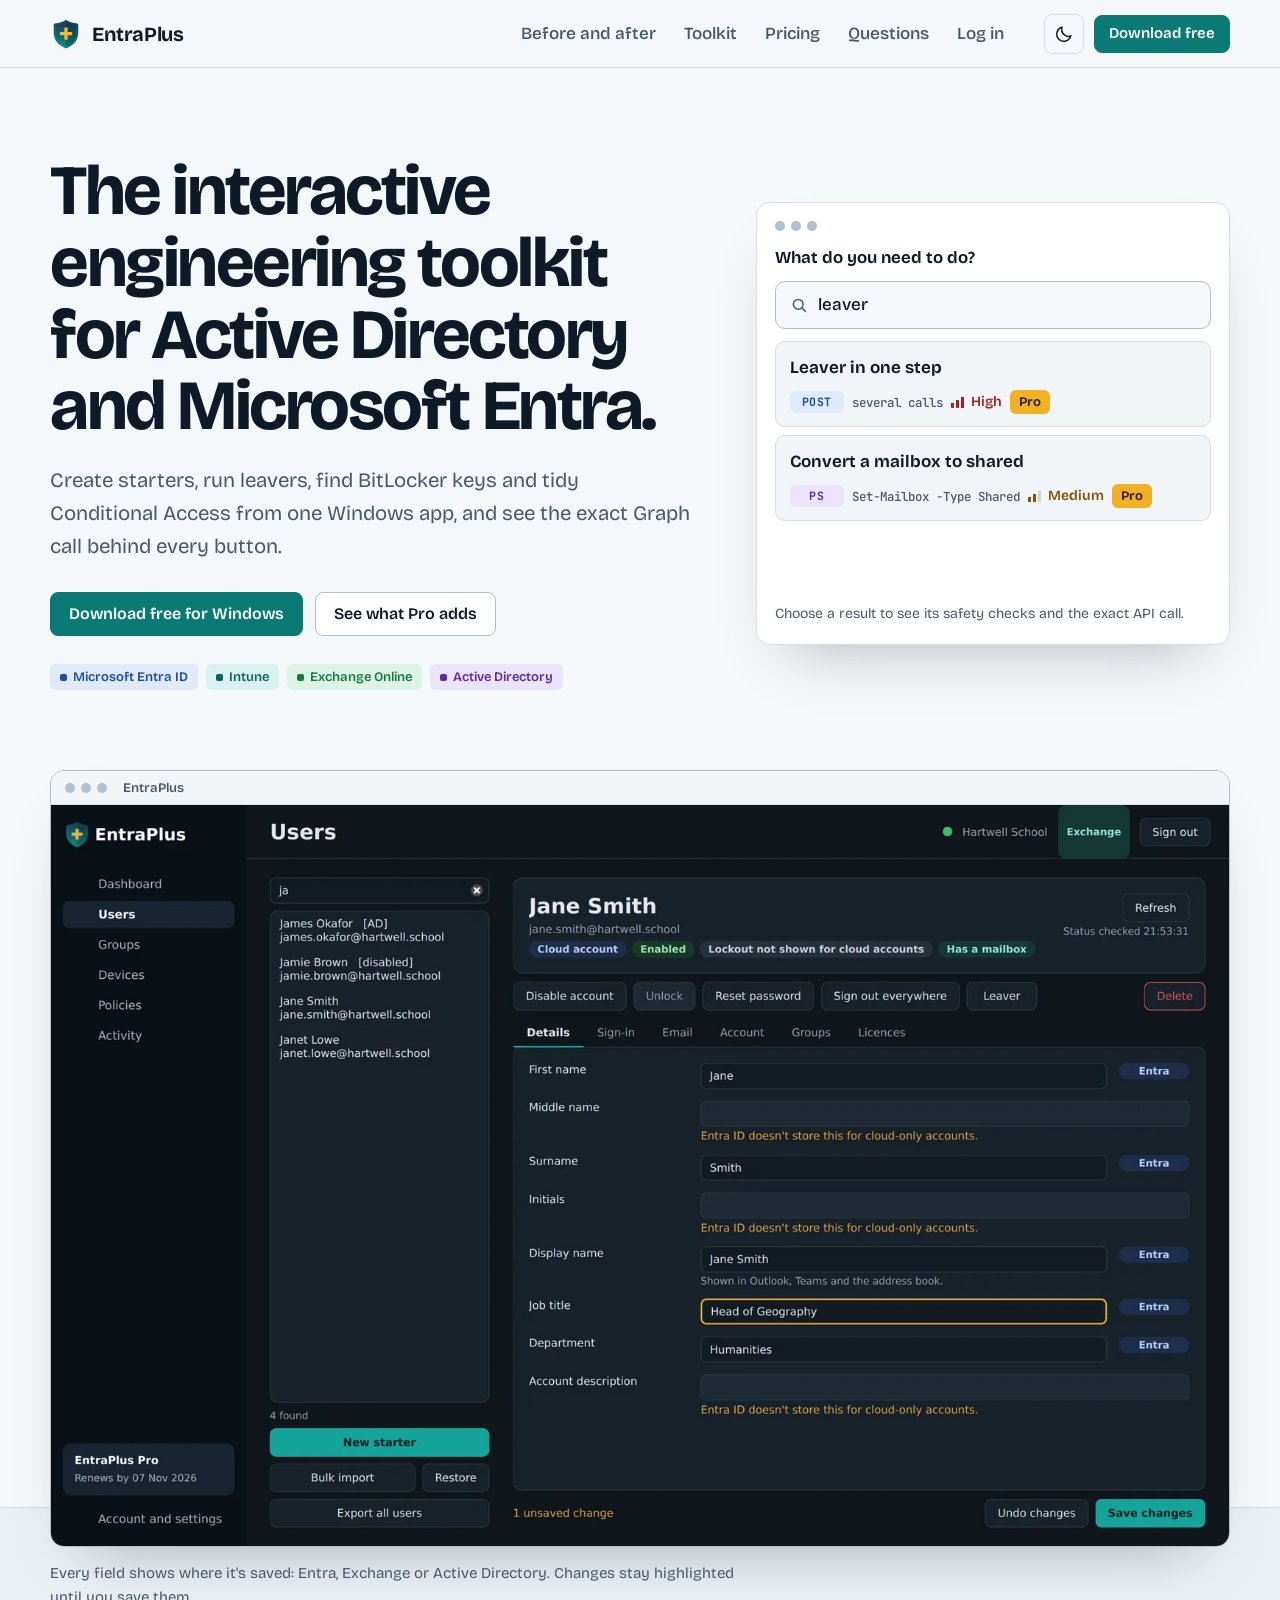
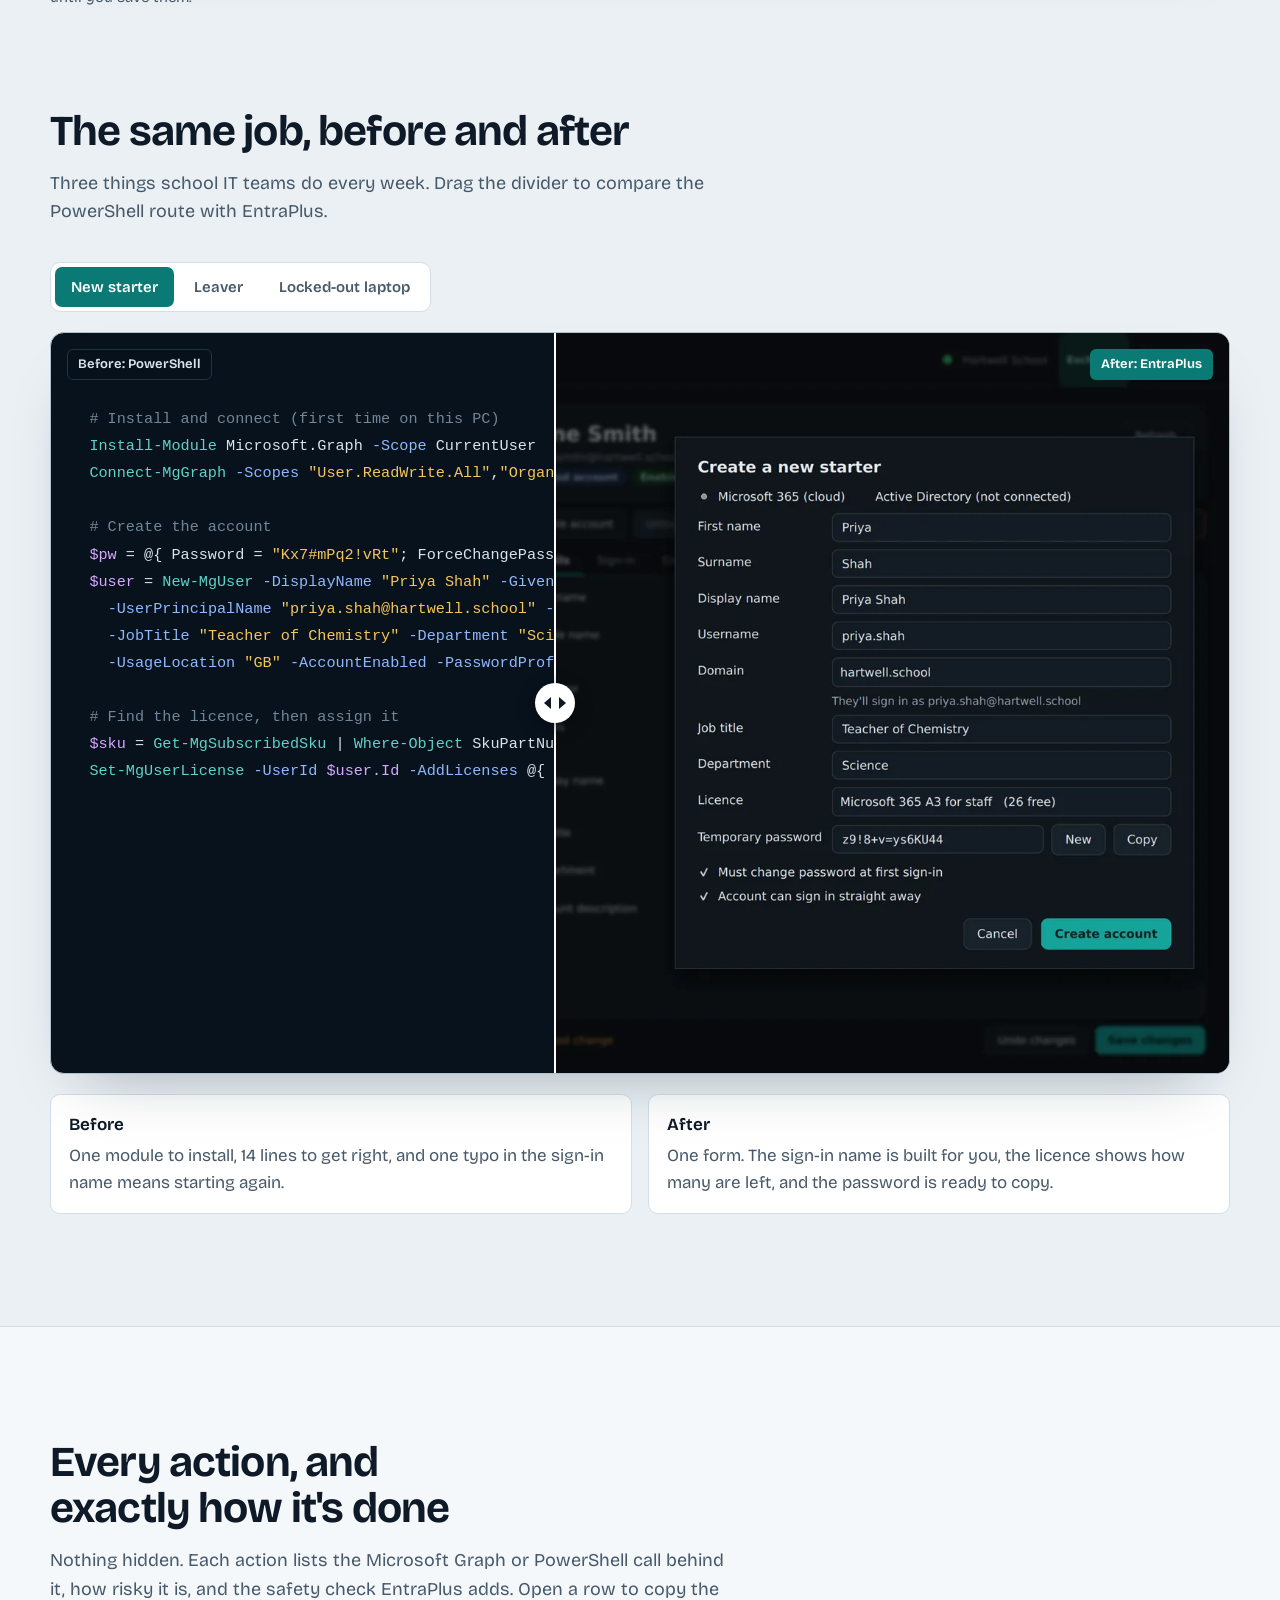
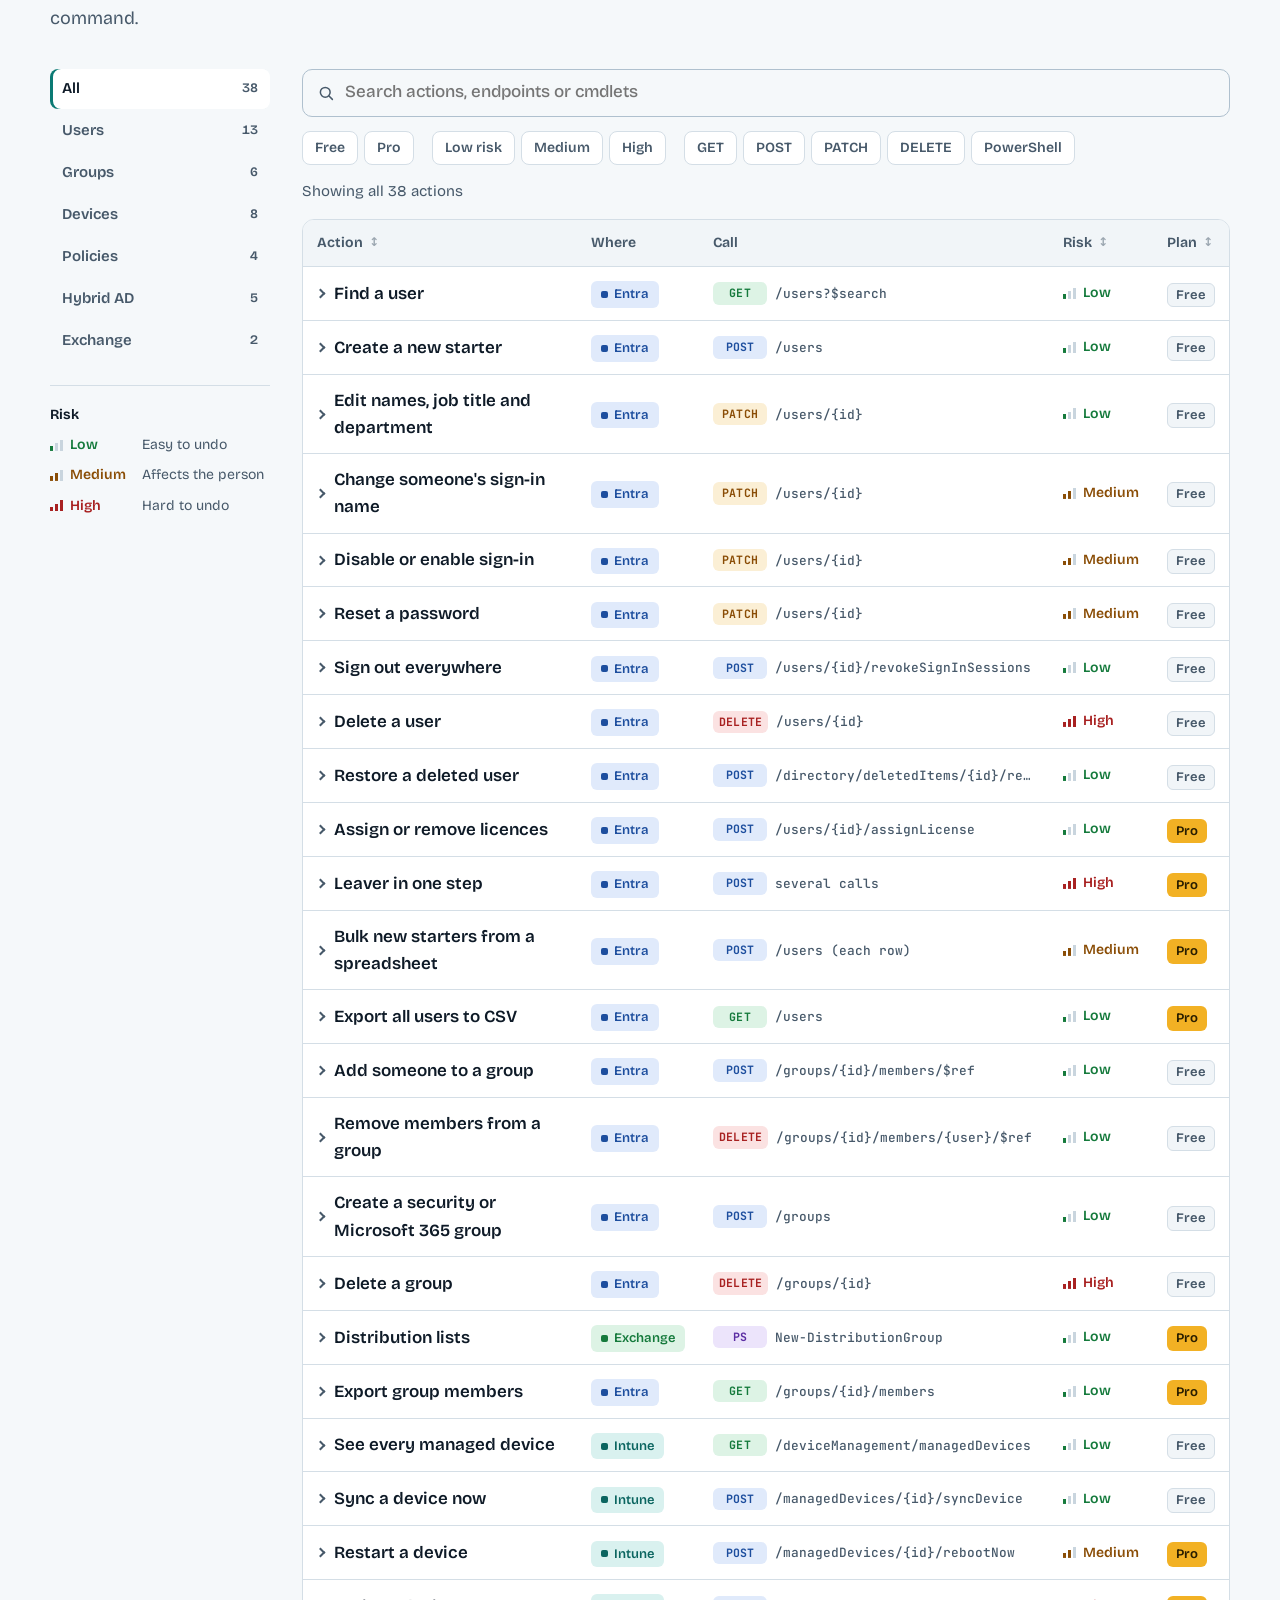
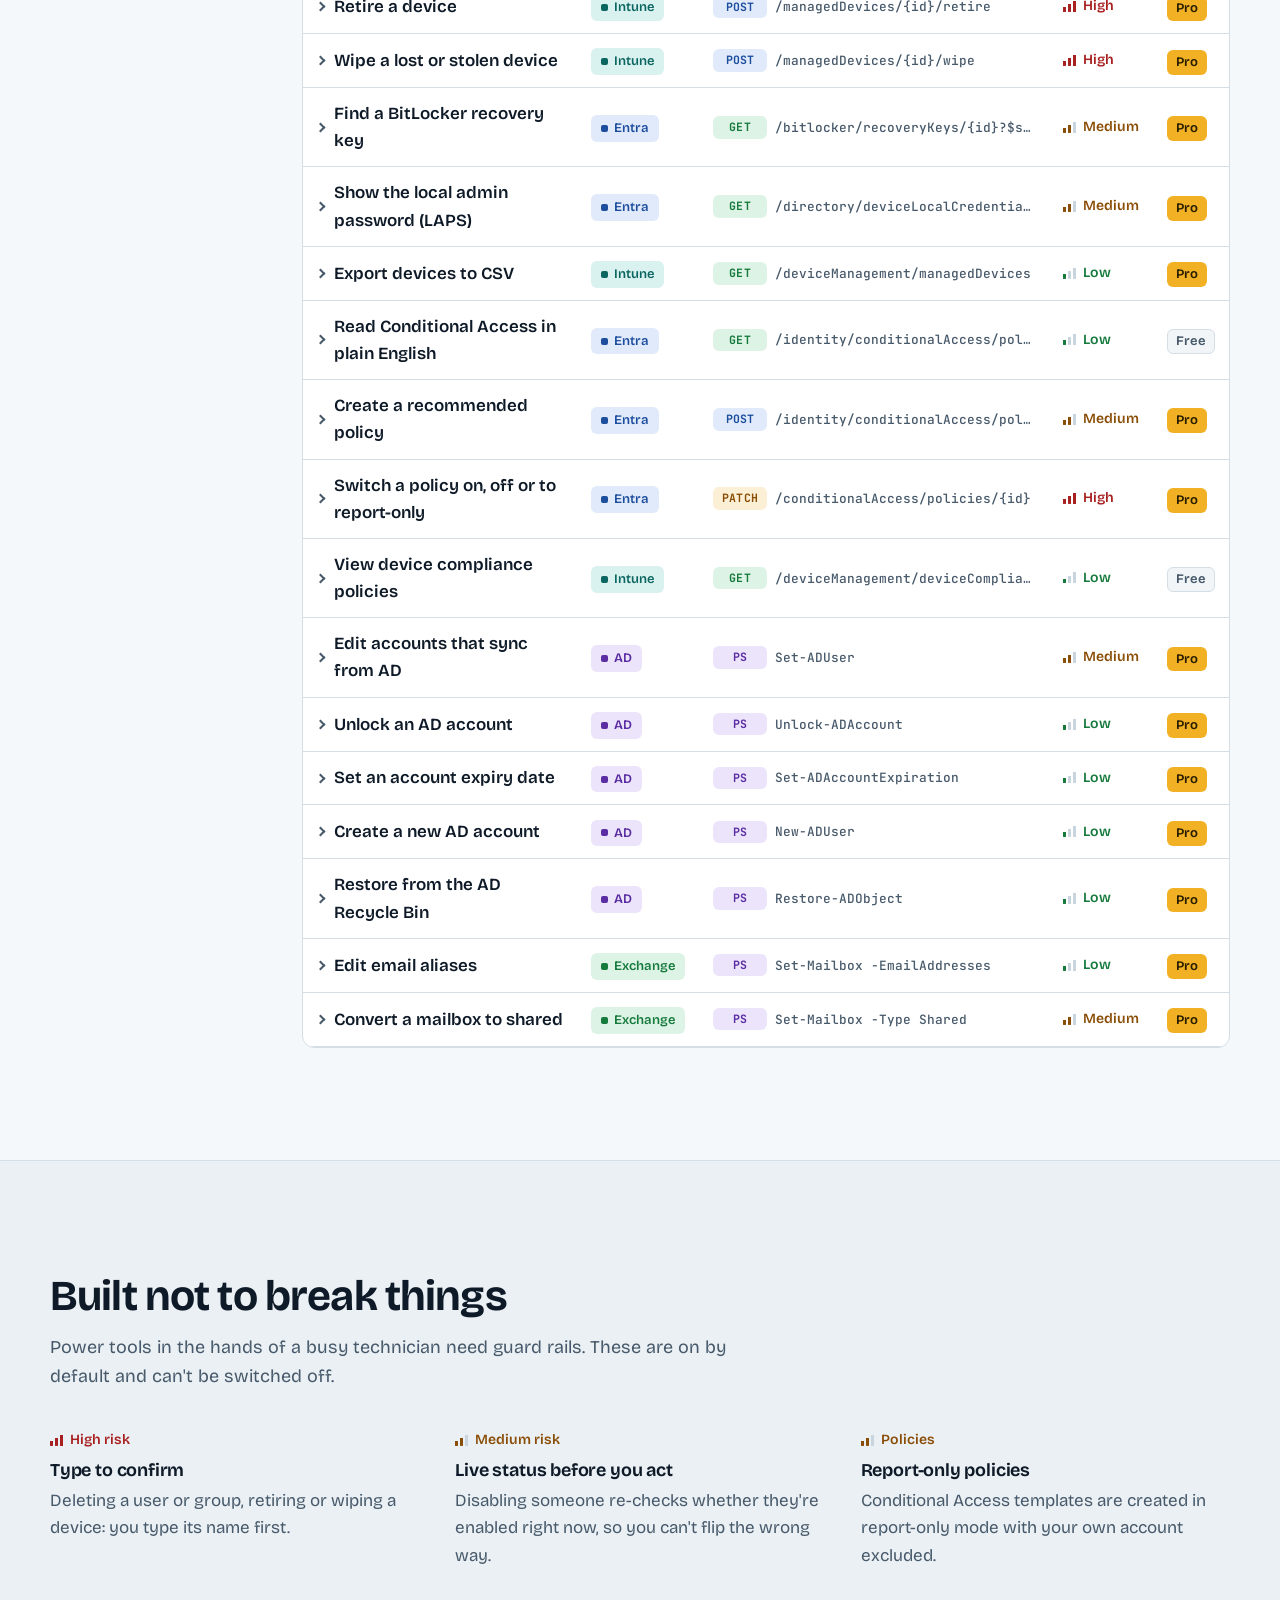
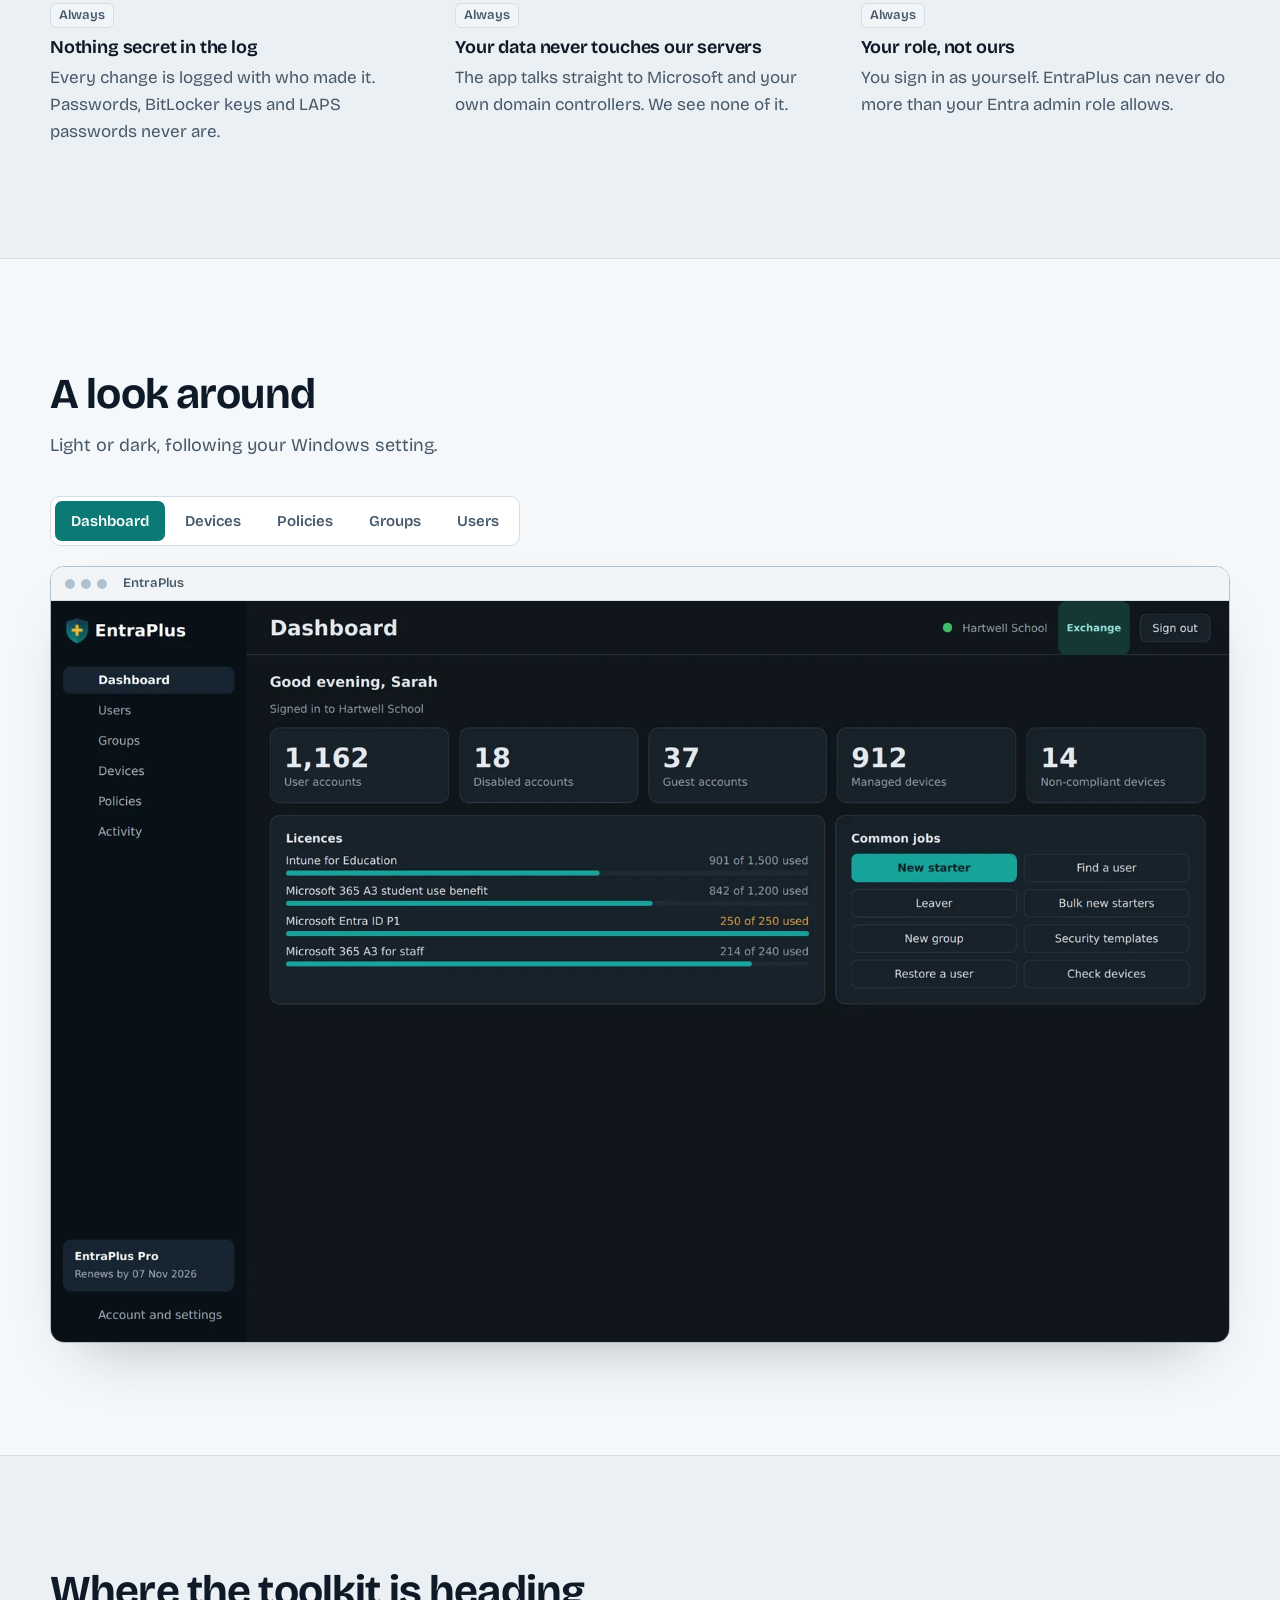
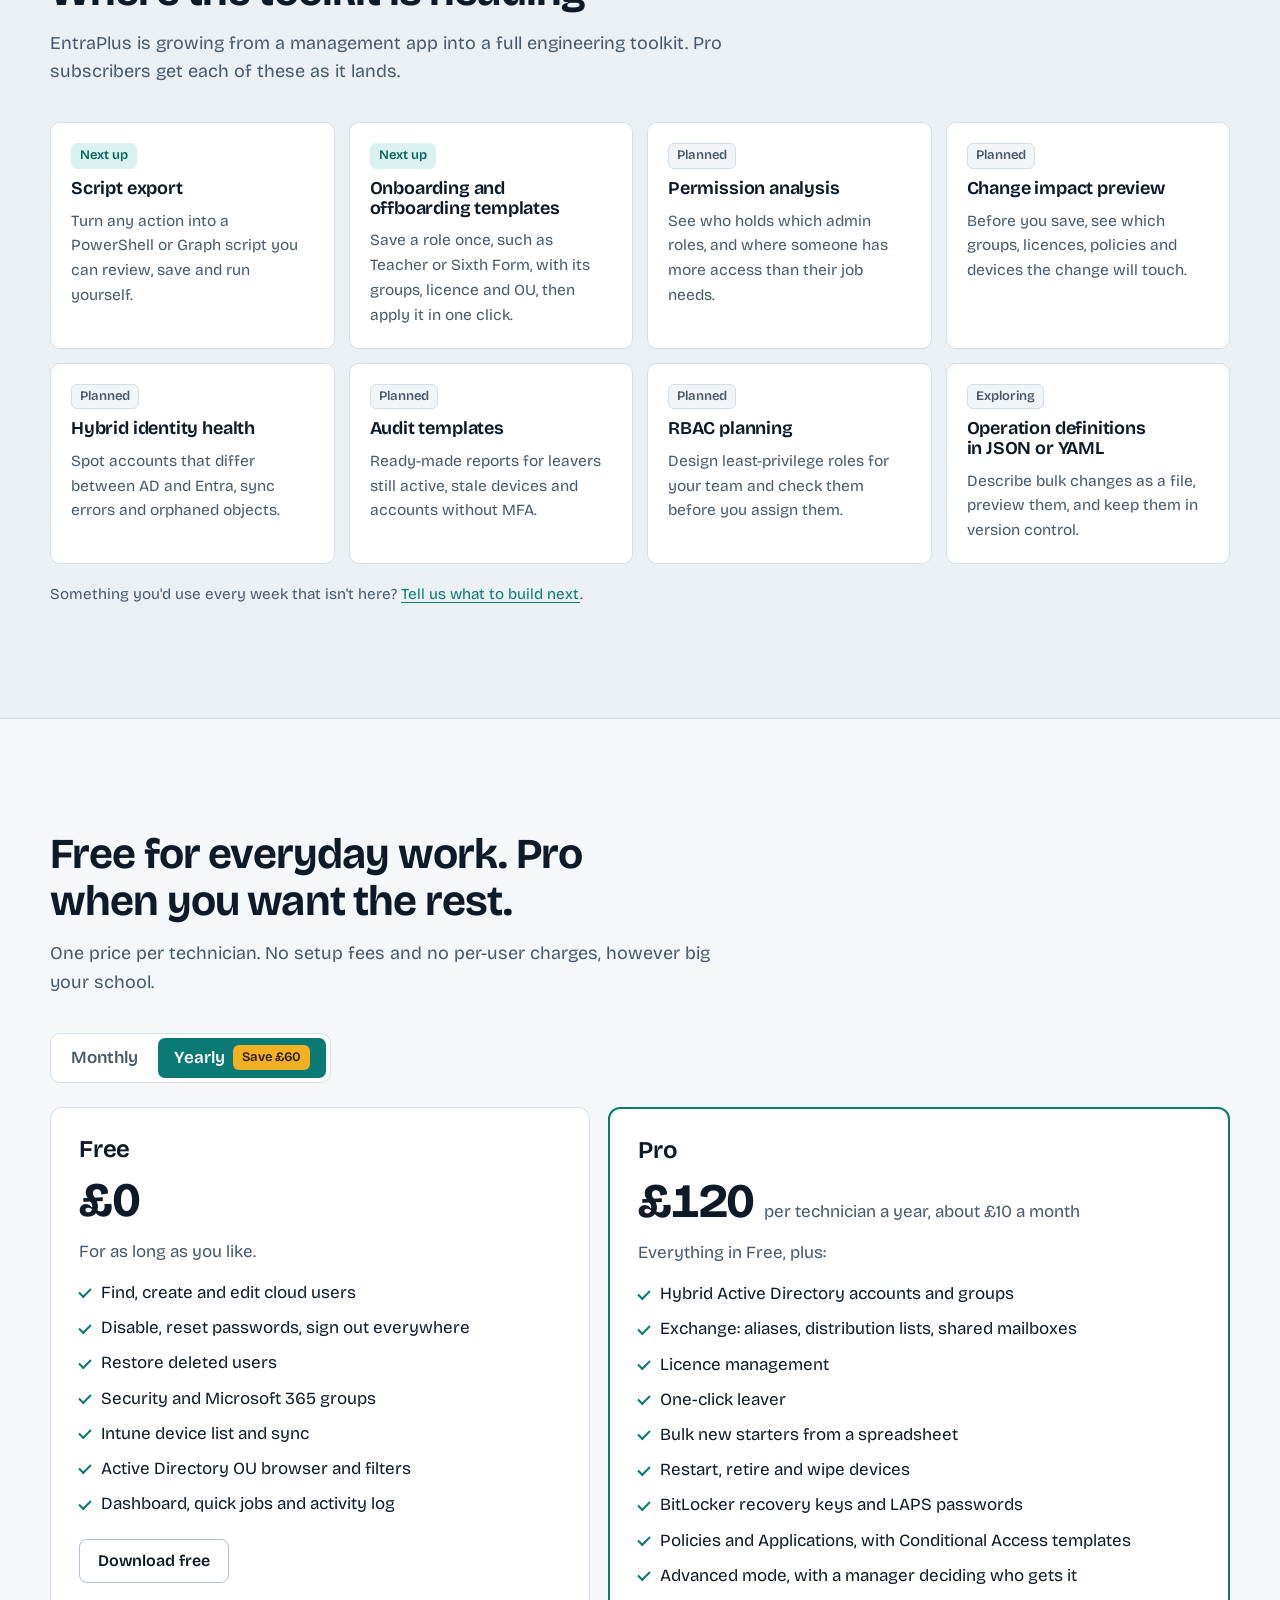
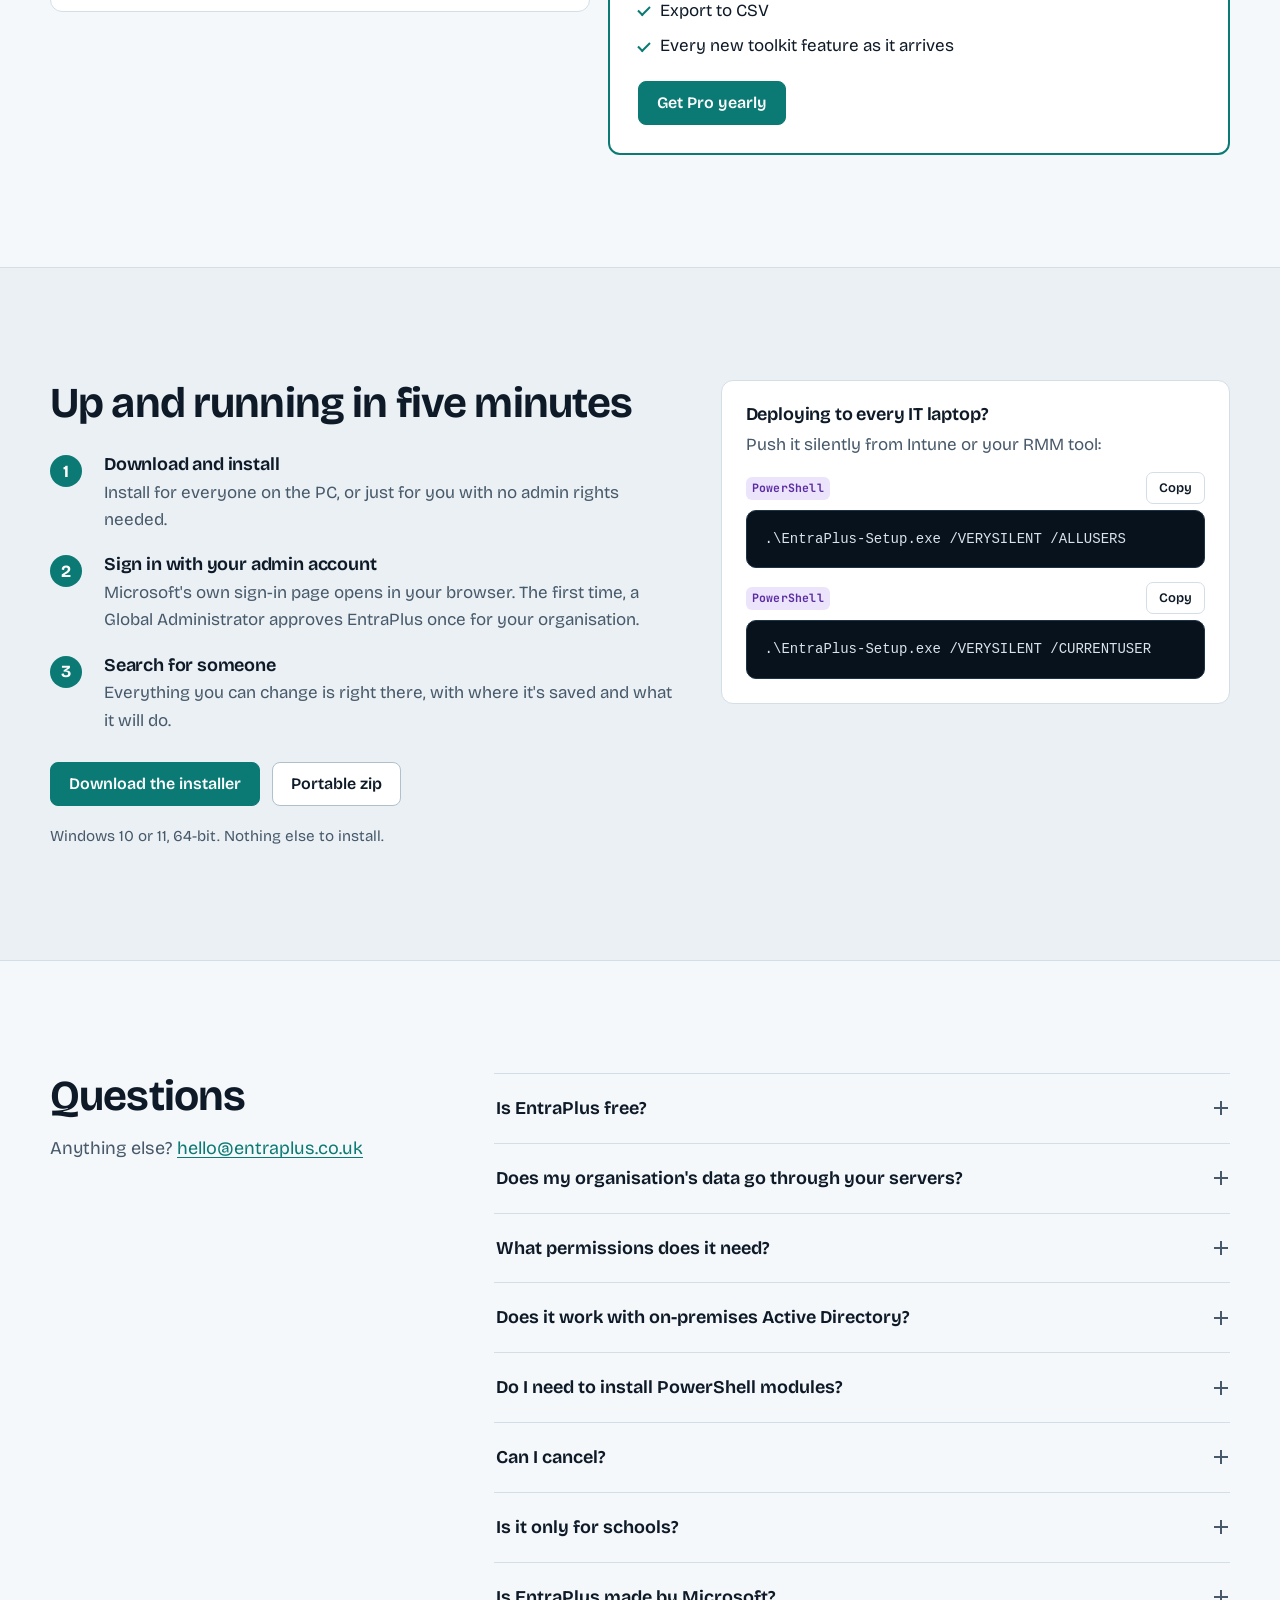
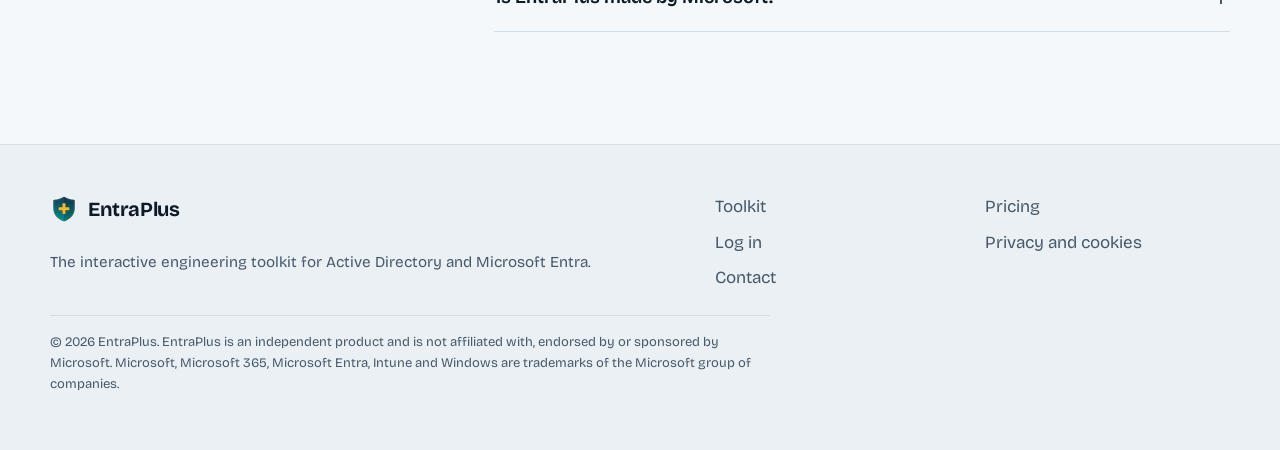
==== index.html @ b5292742 "Website update 0.2.0 Update to the site to add backend functionality." ====
<!doctype html>
<html lang="en-GB">
<head>
  <meta charset="utf-8">
  <meta name="viewport" content="width=device-width, initial-scale=1">
  <title>EntraPlus: Active Directory and Microsoft Entra admin toolkit for schools</title>
  <meta name="description" content="Create starters, run leavers, find BitLocker keys and manage Intune, groups and Conditional Access from one Windows app. See the exact Graph call behind every action. Free to download.">
  <link rel="canonical" href="https://entraplus.co.uk/">
  <meta name="theme-color" content="#0D1824" media="(prefers-color-scheme: dark)">
  <meta name="theme-color" content="#F4F7F9" media="(prefers-color-scheme: light)">
  <meta name="color-scheme" content="dark light">

  <meta property="og:type" content="website">
  <meta property="og:site_name" content="EntraPlus">
  <meta property="og:url" content="https://entraplus.co.uk/">
  <meta property="og:title" content="EntraPlus: the interactive toolkit for Active Directory and Microsoft Entra">
  <meta property="og:description" content="Starters, leavers, devices, groups and Conditional Access in one Windows app, with the exact Graph call behind every action.">
  <meta property="og:image" content="https://entraplus.co.uk/og-image.png">
  <meta property="og:image:width" content="1200">
  <meta property="og:image:height" content="630">
  <meta property="og:image:alt" content="EntraPlus showing a user's details, status badges and account actions">
  <meta property="og:locale" content="en_GB">
  <meta name="twitter:card" content="summary_large_image">

  <link rel="icon" href="/favicon.ico" sizes="32x32">
  <link rel="icon" href="/favicon.svg" type="image/svg+xml">
  <link rel="apple-touch-icon" href="/apple-touch-icon.png">
  <link rel="manifest" href="/site.webmanifest">

  <link rel="preload" href="/assets/fonts/bricolage-grotesque.woff2" as="font" type="font/woff2" crossorigin>
  <link rel="preload" as="image" href="/assets/img/shots/dark-users-1600.webp"
        imagesrcset="/assets/img/shots/dark-users-960.webp 960w, /assets/img/shots/dark-users-1600.webp 1600w"
        imagesizes="(min-width: 1240px) 1160px, 94vw" fetchpriority="high">
  <link rel="stylesheet" href="/assets/css/site.css">
  <script>
    /* Set the theme before the page paints, so there's no flash. */
    (function () {
      try {
        var t = localStorage.getItem("ep-theme");
        if (!t) t = matchMedia("(prefers-color-scheme: light)").matches ? "light" : "dark";
        document.documentElement.dataset.theme = t;
      } catch (e) { document.documentElement.dataset.theme = "dark"; }
    })();
  </script>
  <script src="/assets/js/config.js" defer></script>
  <script src="/assets/js/toolkit-data.js" defer></script>
  <script src="/assets/js/site.js" defer></script>

  <script type="application/ld+json">
  {
    "@context": "https://schema.org",
    "@graph": [
      {
        "@type": "Organization",
        "@id": "https://entraplus.co.uk/#org",
        "name": "EntraPlus",
        "url": "https://entraplus.co.uk/",
        "logo": "https://entraplus.co.uk/assets/img/brand/icon-512.png"
      },
      {
        "@type": "WebSite",
        "@id": "https://entraplus.co.uk/#site",
        "url": "https://entraplus.co.uk/",
        "name": "EntraPlus",
        "publisher": { "@id": "https://entraplus.co.uk/#org" }
      },
      {
        "@type": "SoftwareApplication",
        "name": "EntraPlus",
        "applicationCategory": "BusinessApplication",
        "applicationSubCategory": "IT administration",
        "operatingSystem": "Windows 10, Windows 11",
        "url": "https://entraplus.co.uk/",
        "image": "https://entraplus.co.uk/og-image.png",
        "description": "A Windows app for managing Microsoft Entra ID, Intune, Exchange Online and on-premises Active Directory: new starters, leavers, groups, devices and Conditional Access.",
        "publisher": { "@id": "https://entraplus.co.uk/#org" },
        "offers": [
          { "@type": "Offer", "name": "Free", "price": "0", "priceCurrency": "GBP" },
          { "@type": "Offer", "name": "Pro monthly", "price": "15", "priceCurrency": "GBP",
            "priceSpecification": { "@type": "UnitPriceSpecification", "price": "15", "priceCurrency": "GBP", "billingDuration": "P1M" } },
          { "@type": "Offer", "name": "Pro yearly", "price": "120", "priceCurrency": "GBP",
            "priceSpecification": { "@type": "UnitPriceSpecification", "price": "120", "priceCurrency": "GBP", "billingDuration": "P1Y" } }
        ]
      },
      {
        "@type": "FAQPage",
        "mainEntity": [
          { "@type": "Question", "name": "Is EntraPlus free?",
            "acceptedAnswer": { "@type": "Answer", "text": "Yes. The free version covers everyday user, group and device work for cloud accounts, with no time limit. Pro adds hybrid Active Directory, Exchange, licences, leavers, bulk starters, device actions, BitLocker and LAPS, Policies and Applications, advanced mode and CSV export for £15 a month or £120 a year per technician." } },
          { "@type": "Question", "name": "Does my organisation's data go through EntraPlus servers?",
            "acceptedAnswer": { "@type": "Answer", "text": "No. The app runs on your PC and talks directly to Microsoft and your own domain controllers. Nothing about your users, devices or policies is sent to us." } },
          { "@type": "Question", "name": "Can EntraPlus edit accounts that sync from on-premises Active Directory?",
            "acceptedAnswer": { "@type": "Answer", "text": "Yes, with Pro. EntraPlus detects synced accounts and saves changes to Active Directory, which Microsoft Entra would otherwise refuse." } },
          { "@type": "Question", "name": "What permissions does EntraPlus need?",
            "acceptedAnswer": { "@type": "Answer", "text": "You sign in with your own admin account, and EntraPlus can never do more than your Entra role allows. A Global Administrator approves its permissions once for the organisation." } },
          { "@type": "Question", "name": "Is EntraPlus made by Microsoft?",
            "acceptedAnswer": { "@type": "Answer", "text": "No. EntraPlus is an independent product and is not affiliated with or endorsed by Microsoft." } }
        ]
      }
    ]
  }
  </script>
</head>
<body>
  <a class="skip" href="#main">Skip to content</a>

  <header class="site-header">
    <div class="wrap header-row">
      <a class="brand" href="/" aria-label="EntraPlus home">
        <img src="/favicon.svg" width="32" height="32" alt="">
        <span>EntraPlus</span>
      </a>
      <nav class="site-nav" id="site-nav" aria-label="Main">
        <a href="#compare">Before and after</a>
        <a href="#toolkit">Toolkit</a>
        <a href="#pricing">Pricing</a>
        <a href="#faq">Questions</a>
        <a href="/login.html" class="nav-login">Log in</a>
      </nav>
      <div class="header-actions">
        <button class="icon-btn" type="button" id="theme-toggle" aria-label="Switch to light mode">
          <svg class="i-sun" viewBox="0 0 24 24" aria-hidden="true"><circle cx="12" cy="12" r="4.5"/><path d="M12 2v2.5M12 19.5V22M2 12h2.5M19.5 12H22M4.9 4.9l1.8 1.8M17.3 17.3l1.8 1.8M4.9 19.1l1.8-1.8M17.3 6.7l1.8-1.8"/></svg>
          <svg class="i-moon" viewBox="0 0 24 24" aria-hidden="true"><path d="M20 14.5A8.5 8.5 0 0 1 9.5 4a8.5 8.5 0 1 0 10.5 10.5Z"/></svg>
        </button>
        <a class="btn btn-primary btn-small" href="#download">Download free</a>
        <button class="icon-btn menu-btn" type="button" aria-controls="site-nav" aria-expanded="false" aria-label="Open menu">
          <svg viewBox="0 0 24 24" aria-hidden="true"><path d="M4 7h16M4 12h16M4 17h16"/></svg>
        </button>
      </div>
    </div>
  </header>

  <main id="main">
    <!-- Hero: the headline, and a live search of everything the toolkit can do -->
    <section class="hero" aria-labelledby="hero-title">
      <div class="wrap hero-grid">
        <div class="hero-copy">
          <h1 id="hero-title">The interactive engineering toolkit for Active&nbsp;Directory and Microsoft&nbsp;Entra.</h1>
          <p class="lede">Create starters, run leavers, find BitLocker keys and tidy Conditional Access from one Windows app, and see the exact Graph call behind every button.</p>
          <div class="cta-row">
            <a class="btn btn-primary" href="#download">Download free for Windows</a>
            <a class="btn" href="#pricing">See what Pro adds</a>
          </div>
          <ul class="platform-list" aria-label="Works with">
            <li><span class="pbadge" data-p="Entra">Microsoft Entra ID</span></li>
            <li><span class="pbadge" data-p="Intune">Intune</span></li>
            <li><span class="pbadge" data-p="Exchange">Exchange Online</span></li>
            <li><span class="pbadge" data-p="AD">Active Directory</span></li>
          </ul>
        </div>

        <div class="console" role="search" aria-label="Search the toolkit">
          <div class="console-bar" aria-hidden="true"><span></span><span></span><span></span></div>
          <label class="console-label" for="hero-q">What do you need to do?</label>
          <div class="console-input">
            <svg viewBox="0 0 24 24" aria-hidden="true"><circle cx="11" cy="11" r="6.5"/><path d="m16 16 4.5 4.5"/></svg>
            <input id="hero-q" type="search" autocomplete="off" spellcheck="false" placeholder="Try leaver, bitlocker or password" aria-controls="hero-results" aria-describedby="hero-hint">
          </div>
          <ul id="hero-results" class="console-results" aria-live="polite"></ul>
          <p id="hero-hint" class="console-hint">Choose a result to see its safety checks and the exact API call.</p>
        </div>
      </div>

      <div class="wrap">
        <figure class="stage">
          <div class="window">
            <div class="window-bar" aria-hidden="true"><span></span><span></span><span></span><b>EntraPlus</b></div>
            <img src="/assets/img/shots/dark-users-1600.webp"
                 srcset="/assets/img/shots/dark-users-960.webp 960w, /assets/img/shots/dark-users-1600.webp 1600w"
                 sizes="(min-width: 1240px) 1160px, 94vw" width="1600" height="1006" fetchpriority="high"
                 alt="EntraPlus user screen: Jane Smith's details with live status badges, account actions and an unsaved job title change highlighted">
          </div>
          <figcaption>Every field shows where it's saved: Entra, Exchange or Active Directory. Changes stay highlighted until you save them.</figcaption>
        </figure>
      </div>
    </section>

    <!-- Before and after -->
    <section id="compare" class="band" aria-labelledby="compare-title">
      <div class="wrap">
        <div class="section-head">
          <h2 id="compare-title">The same job, before and after</h2>
          <p>Three things school IT teams do every week. Drag the divider to compare the PowerShell route with EntraPlus.</p>
        </div>
        <div class="tabs" role="tablist" aria-label="Choose a job to compare">
          <button role="tab" id="tab-starter" aria-selected="true" aria-controls="compare-panel" data-job="starter">New starter</button>
          <button role="tab" id="tab-leaver" aria-selected="false" aria-controls="compare-panel" data-job="leaver" tabindex="-1">Leaver</button>
          <button role="tab" id="tab-bitlocker" aria-selected="false" aria-controls="compare-panel" data-job="bitlocker" tabindex="-1">Locked-out laptop</button>
        </div>
        <div id="compare-panel" role="tabpanel" aria-labelledby="tab-starter" tabindex="0">
          <div class="compare" style="--pos: 50%">
            <div class="compare-before">
              <p class="compare-tag">Before: PowerShell</p>
              <pre class="code"><code id="compare-code"></code></pre>
            </div>
            <div class="compare-after">
              <p class="compare-tag compare-tag-after">After: EntraPlus</p>
              <img id="compare-img" src="/assets/img/shots/after-starter-1600.webp"
                   srcset="/assets/img/shots/after-starter-960.webp 960w, /assets/img/shots/after-starter-1600.webp 1600w"
                   sizes="(min-width: 1240px) 1160px, 94vw" width="1600" height="1006" loading="lazy" alt="">
            </div>
            <div class="compare-handle" aria-hidden="true"><span></span></div>
            <input class="compare-range" type="range" min="0" max="100" value="50" aria-label="Divider position: drag left to see more of EntraPlus">
          </div>
          <dl class="compare-facts">
            <div><dt>Before</dt><dd id="fact-before"></dd></div>
            <div><dt>After</dt><dd id="fact-after"></dd></div>
          </dl>
        </div>
      </div>
    </section>

    <!-- Toolkit explorer: search, filters, interactive table, sticky sidebar -->
    <section id="toolkit" aria-labelledby="toolkit-title">
      <div class="wrap">
        <div class="section-head">
          <h2 id="toolkit-title">Every action, and exactly how it's done</h2>
          <p>Nothing hidden. Each action lists the Microsoft Graph or PowerShell call behind it, how risky it is, and the safety check EntraPlus adds. Open a row to copy the command.</p>
        </div>

        <div class="explorer">
          <nav class="explorer-side" aria-label="Toolkit areas">
            <ul id="tk-areas"></ul>
            <div class="legend" aria-label="Risk levels">
              <p class="legend-title">Risk</p>
              <p><span class="risk" data-r="low"><i></i>Low</span> Easy to undo</p>
              <p><span class="risk" data-r="medium"><i></i>Medium</span> Affects the person</p>
              <p><span class="risk" data-r="high"><i></i>High</span> Hard to undo</p>
            </div>
          </nav>

          <div class="explorer-main">
            <div class="explorer-tools">
              <div class="field-search">
                <label for="tk-q" class="sr-only">Search actions</label>
                <svg viewBox="0 0 24 24" aria-hidden="true"><circle cx="11" cy="11" r="6.5"/><path d="m16 16 4.5 4.5"/></svg>
                <input id="tk-q" type="search" placeholder="Search actions, endpoints or cmdlets" autocomplete="off" spellcheck="false">
              </div>
              <div class="filters">
                <div class="filter-group" role="group" aria-label="Plan">
                  <button type="button" class="chip" data-filter="plan" data-value="Free" aria-pressed="false">Free</button>
                  <button type="button" class="chip" data-filter="plan" data-value="Pro" aria-pressed="false">Pro</button>
                </div>
                <div class="filter-group" role="group" aria-label="Risk">
                  <button type="button" class="chip" data-filter="risk" data-value="low" aria-pressed="false">Low risk</button>
                  <button type="button" class="chip" data-filter="risk" data-value="medium" aria-pressed="false">Medium</button>
                  <button type="button" class="chip" data-filter="risk" data-value="high" aria-pressed="false">High</button>
                </div>
                <div class="filter-group" role="group" aria-label="Method">
                  <button type="button" class="chip" data-filter="method" data-value="GET" aria-pressed="false">GET</button>
                  <button type="button" class="chip" data-filter="method" data-value="POST" aria-pressed="false">POST</button>
                  <button type="button" class="chip" data-filter="method" data-value="PATCH" aria-pressed="false">PATCH</button>
                  <button type="button" class="chip" data-filter="method" data-value="DELETE" aria-pressed="false">DELETE</button>
                  <button type="button" class="chip" data-filter="method" data-value="PS" aria-pressed="false">PowerShell</button>
                </div>
              </div>
              <p class="tk-count" id="tk-count" aria-live="polite"></p>
            </div>

            <div class="table-wrap">
              <table class="tk">
                <caption class="sr-only">EntraPlus actions with platform, API call, risk and plan. Open a row for details.</caption>
                <thead>
                  <tr>
                    <th scope="col"><button type="button" class="sort" data-sort="title">Action</button></th>
                    <th scope="col">Where</th>
                    <th scope="col">Call</th>
                    <th scope="col"><button type="button" class="sort" data-sort="risk">Risk</button></th>
                    <th scope="col"><button type="button" class="sort" data-sort="plan">Plan</button></th>
                  </tr>
                </thead>
                <tbody id="tk-body"></tbody>
              </table>
              <noscript><p class="tk-empty">Turn on JavaScript to explore the toolkit.</p></noscript>
              <div class="tk-empty" id="tk-empty" hidden>
                <p>No actions match those filters.</p>
                <button type="button" class="btn btn-small" id="tk-clear">Clear search and filters</button>
              </div>
            </div>
          </div>
        </div>
      </div>
    </section>

    <!-- Safety -->
    <section id="safety" class="band" aria-labelledby="safety-title">
      <div class="wrap safety-grid">
        <div class="section-head">
          <h2 id="safety-title">Built not to break things</h2>
          <p>Power tools in the hands of a busy technician need guard rails. These are on by default and can't be switched off.</p>
        </div>
        <ul class="guards">
          <li><span class="risk" data-r="high"><i></i>High risk</span><div><h3>Type to confirm</h3><p>Deleting a user or group, retiring or wiping a device: you type its name first.</p></div></li>
          <li><span class="risk" data-r="medium"><i></i>Medium risk</span><div><h3>Live status before you act</h3><p>Disabling someone re-checks whether they're enabled right now, so you can't flip the wrong way.</p></div></li>
          <li><span class="risk" data-r="medium"><i></i>Policies</span><div><h3>Report-only policies</h3><p>Conditional Access templates are created in report-only mode with your own account excluded.</p></div></li>
          <li><span class="badge">Always</span><div><h3>Nothing secret in the log</h3><p>Every change is logged with who made it. Passwords, BitLocker keys and LAPS passwords never are.</p></div></li>
          <li><span class="badge">Always</span><div><h3>Your data never touches our servers</h3><p>The app talks straight to Microsoft and your own domain controllers. We see none of it.</p></div></li>
          <li><span class="badge">Always</span><div><h3>Your role, not ours</h3><p>You sign in as yourself. EntraPlus can never do more than your Entra admin role allows.</p></div></li>
        </ul>
      </div>
    </section>

    <!-- Screens -->
    <section id="screens" aria-labelledby="screens-title">
      <div class="wrap">
        <div class="section-head">
          <h2 id="screens-title">A look around</h2>
          <p>Light or dark, following your Windows setting.</p>
        </div>
        <div class="tabs" role="tablist" aria-label="Choose a screen">
          <button role="tab" id="shot-tab-dashboard" aria-selected="true" aria-controls="shot-panel" data-shot="dark-dashboard" data-alt="Dashboard with user, device and compliance counts, licence usage bars and common jobs">Dashboard</button>
          <button role="tab" id="shot-tab-devices" aria-selected="false" aria-controls="shot-panel" data-shot="dark-devices" data-alt="Devices screen listing Intune laptops and iPads with compliance, last check-in, and actions for the selected device" tabindex="-1">Devices</button>
          <button role="tab" id="shot-tab-policies" aria-selected="false" aria-controls="shot-panel" data-shot="dark-policies" data-alt="Conditional Access policies with their state and a plain-English summary of the selected policy" tabindex="-1">Policies</button>
          <button role="tab" id="shot-tab-groups" aria-selected="false" aria-controls="shot-panel" data-shot="light-groups" data-alt="Groups screen in light mode showing a Microsoft 365 group and its members" tabindex="-1">Groups</button>
          <button role="tab" id="shot-tab-users" aria-selected="false" aria-controls="shot-panel" data-shot="light-users" data-alt="User screen in light mode" tabindex="-1">Users</button>
        </div>
        <div id="shot-panel" role="tabpanel" aria-labelledby="shot-tab-dashboard" tabindex="0">
          <div class="window">
            <div class="window-bar" aria-hidden="true"><span></span><span></span><span></span><b>EntraPlus</b></div>
            <img id="shot-img" src="/assets/img/shots/dark-dashboard-1600.webp"
                 srcset="/assets/img/shots/dark-dashboard-960.webp 960w, /assets/img/shots/dark-dashboard-1600.webp 1600w"
                 sizes="(min-width: 1240px) 1160px, 94vw" width="1600" height="1006" loading="lazy"
                 alt="Dashboard with user, device and compliance counts, licence usage bars and common jobs">
          </div>
        </div>
      </div>
    </section>

    <!-- Roadmap -->
    <section id="roadmap" class="band" aria-labelledby="roadmap-title">
      <div class="wrap">
        <div class="section-head">
          <h2 id="roadmap-title">Where the toolkit is heading</h2>
          <p>EntraPlus is growing from a management app into a full engineering toolkit. Pro subscribers get each of these as it lands.</p>
        </div>
        <ul class="cards">
          <li class="card"><span class="badge badge-next">Next up</span><h3>Script export</h3><p>Turn any action into a PowerShell or Graph script you can review, save and run yourself.</p></li>
          <li class="card"><span class="badge badge-next">Next up</span><h3>Onboarding and offboarding templates</h3><p>Save a role once, such as Teacher or Sixth Form, with its groups, licence and OU, then apply it in one click.</p></li>
          <li class="card"><span class="badge">Planned</span><h3>Permission analysis</h3><p>See who holds which admin roles, and where someone has more access than their job needs.</p></li>
          <li class="card"><span class="badge">Planned</span><h3>Change impact preview</h3><p>Before you save, see which groups, licences, policies and devices the change will touch.</p></li>
          <li class="card"><span class="badge">Planned</span><h3>Hybrid identity health</h3><p>Spot accounts that differ between AD and Entra, sync errors and orphaned objects.</p></li>
          <li class="card"><span class="badge">Planned</span><h3>Audit templates</h3><p>Ready-made reports for leavers still active, stale devices and accounts without MFA.</p></li>
          <li class="card"><span class="badge">Planned</span><h3>RBAC planning</h3><p>Design least-privilege roles for your team and check them before you assign them.</p></li>
          <li class="card"><span class="badge">Exploring</span><h3>Operation definitions in JSON or YAML</h3><p>Describe bulk changes as a file, preview them, and keep them in version control.</p></li>
        </ul>
        <p class="aside">Something you'd use every week that isn't here? <a href="mailto:hello@entraplus.co.uk?subject=Toolkit%20idea">Tell us what to build next</a>.</p>
      </div>
    </section>

    <!-- Pricing -->
    <section id="pricing" aria-labelledby="pricing-title">
      <div class="wrap">
        <div class="section-head">
          <h2 id="pricing-title">Free for everyday work. Pro when you want the rest.</h2>
          <p>One price per technician. No setup fees and no per-user charges, however big your school.</p>
        </div>
        <fieldset class="billing">
          <legend class="sr-only">Billing period</legend>
          <input type="radio" name="billing" id="bill-month" value="monthly">
          <label for="bill-month">Monthly</label>
          <input type="radio" name="billing" id="bill-year" value="yearly" checked>
          <label for="bill-year">Yearly <span class="badge badge-pro">Save £60</span></label>
        </fieldset>
        <div class="plans">
          <article class="plan" aria-labelledby="plan-free">
            <h3 id="plan-free">Free</h3>
            <p class="price"><span class="amount">£0</span></p>
            <p class="plan-note">For as long as you like.</p>
            <ul class="ticks">
              <li>Find, create and edit cloud users</li>
              <li>Disable, reset passwords, sign out everywhere</li>
              <li>Restore deleted users</li>
              <li>Security and Microsoft 365 groups</li>
              <li>Intune device list and sync</li>
              <li>Active Directory OU browser and filters</li>
              <li>Dashboard, quick jobs and activity log</li>
            </ul>
            <a class="btn" href="#download">Download free</a>
          </article>
          <article class="plan plan-pro" aria-labelledby="plan-pro">
            <h3 id="plan-pro">Pro</h3>
            <p class="price" aria-live="polite">
              <span class="amount" data-yearly="£120" data-monthly="£15">£120</span>
              <span class="per" data-yearly="per technician a year, about £10 a month" data-monthly="per technician a month, cancel any time">per technician a year, about £10 a month</span>
            </p>
            <p class="plan-note">Everything in Free, plus:</p>
            <ul class="ticks">
              <li>Hybrid Active Directory accounts and groups</li>
              <li>Exchange: aliases, distribution lists, shared mailboxes</li>
              <li>Licence management</li>
              <li>One-click leaver</li>
              <li>Bulk new starters from a spreadsheet</li>
              <li>Restart, retire and wipe devices</li>
              <li>BitLocker recovery keys and LAPS passwords</li>
              <li>Policies and Applications, with Conditional Access templates</li>
              <li>Advanced mode, with a manager deciding who gets it</li>
              <li>Export to CSV</li>
              <li>Every new toolkit feature as it arrives</li>
            </ul>
            <a class="btn btn-primary" id="pro-cta" href="/register.html?plan=yearly">Get Pro yearly</a>
          </article>
        </div>
      </div>
    </section>

    <!-- Download -->
    <section id="download" class="band" aria-labelledby="download-title">
      <div class="wrap download-grid">
        <div>
          <h2 id="download-title">Up and running in five minutes</h2>
          <ol class="steps">
            <li><h3>Download and install</h3><p>Install for everyone on the PC, or just for you with no admin rights needed.</p></li>
            <li><h3>Sign in with your admin account</h3><p>Microsoft's own sign-in page opens in your browser. The first time, a Global Administrator approves EntraPlus once for your organisation.</p></li>
            <li><h3>Search for someone</h3><p>Everything you can change is right there, with where it's saved and what it will do.</p></li>
          </ol>
          <div class="cta-row">
            <a class="btn btn-primary" data-download="installer" href="#download">Download the installer</a>
            <a class="btn" data-download="portable" href="#download">Portable zip</a>
          </div>
          <p class="aside">Windows 10 or 11, 64-bit. Nothing else to install.</p>
        </div>
        <div class="command-card">
          <h3>Deploying to every IT laptop?</h3>
          <p>Push it silently from Intune or your RMM tool:</p>
          <div class="cmd">
            <div class="cmd-head"><span class="mbadge" data-m="PS">PowerShell</span><button type="button" class="copy" data-copy-target="cmd-all">Copy</button></div>
            <pre class="code"><code id="cmd-all">.\EntraPlus-Setup.exe /VERYSILENT /ALLUSERS</code></pre>
          </div>
          <div class="cmd">
            <div class="cmd-head"><span class="mbadge" data-m="PS">PowerShell</span><button type="button" class="copy" data-copy-target="cmd-user">Copy</button></div>
            <pre class="code"><code id="cmd-user">.\EntraPlus-Setup.exe /VERYSILENT /CURRENTUSER</code></pre>
          </div>
        </div>
      </div>
    </section>

    <!-- FAQ -->
    <section id="faq" aria-labelledby="faq-title">
      <div class="wrap faq-grid">
        <div class="section-head">
          <h2 id="faq-title">Questions</h2>
          <p>Anything else? <a href="mailto:hello@entraplus.co.uk">hello@entraplus.co.uk</a></p>
        </div>
        <div class="faq">
          <details>
            <summary>Is EntraPlus free?</summary>
            <p>Yes. The free version covers everyday user, group and device work for cloud accounts, with no time limit. Pro adds hybrid Active Directory, Exchange, licences, leavers, bulk starters, device actions, BitLocker and LAPS, Conditional Access templates and CSV export.</p>
          </details>
          <details>
            <summary>Does my organisation's data go through your servers?</summary>
            <p>No. The app runs on your PC and talks directly to Microsoft and your own domain controllers. Nothing about your users, devices or policies is sent to us. Your EntraPlus account only holds your name, email and subscription.</p>
          </details>
          <details>
            <summary>What permissions does it need?</summary>
            <p>You sign in with your own admin account, and EntraPlus can never do more than your Entra role allows. User Administrator covers users and groups, Intune Administrator covers devices. A Global Administrator approves the app's permissions once for the organisation. Extra permissions for Pro device and policy features are only requested the first time you use them.</p>
          </details>
          <details>
            <summary>Does it work with on-premises Active Directory?</summary>
            <p>Yes, with Pro, including from cloud-only laptops that aren't joined to the domain. EntraPlus connects to your domain controller over the network or VPN, detects accounts that sync from AD and saves their changes there.</p>
          </details>
          <details>
            <summary>Do I need to install PowerShell modules?</summary>
            <p>Not for users, groups, devices or policies. Those talk to Microsoft Graph directly. Exchange and Active Directory features need a module each, and EntraPlus installs them for you with one click.</p>
          </details>
          <details>
            <summary>Can I cancel?</summary>
            <p>Any time from your account page. Pro keeps working until the end of the period you've paid for, then the app carries on as Free.</p>
          </details>
          <details>
            <summary>Is it only for schools?</summary>
            <p>It was built in a school, so the language and defaults suit schools and trusts: academic-year expiry dates, education licences, staff and student groups. It works the same for any organisation on Microsoft 365.</p>
          </details>
          <details>
            <summary>Is EntraPlus made by Microsoft?</summary>
            <p>No. EntraPlus is an independent product and isn't affiliated with or endorsed by Microsoft.</p>
          </details>
        </div>
      </div>
    </section>
  </main>

  <footer class="site-footer">
    <div class="wrap footer-grid">
      <div>
        <a class="brand" href="/" aria-label="EntraPlus home"><img src="/favicon.svg" width="28" height="28" alt=""><span>EntraPlus</span></a>
        <p class="aside">The interactive engineering toolkit for Active Directory and Microsoft Entra.</p>
      </div>
      <nav aria-label="Footer">
        <ul>
          <li><a href="#toolkit">Toolkit</a></li>
          <li><a href="#pricing">Pricing</a></li>
          <li><a href="/login.html">Log in</a></li>
          <li><a href="/privacy.html">Privacy and cookies</a></li>
          <li><a href="mailto:hello@entraplus.co.uk">Contact</a></li>
        </ul>
      </nav>
      <p class="legal">© <span id="year">2026</span> EntraPlus. EntraPlus is an independent product and is not affiliated with, endorsed by or sponsored by Microsoft. Microsoft, Microsoft 365, Microsoft Entra, Intune and Windows are trademarks of the Microsoft group of companies.</p>
    </div>
  </footer>

  <div class="consent" id="consent" role="region" aria-label="Cookie choice" hidden>
    <p>We'd like to use Google Analytics cookies to see which pages help people. Nothing loads unless you agree. <a href="/privacy.html">Privacy and cookies</a></p>
    <div class="consent-actions">
      <button type="button" class="btn btn-small" data-consent="denied">No thanks</button>
      <button type="button" class="btn btn-primary btn-small" data-consent="granted">Allow analytics</button>
    </div>
  </div>
  <div class="toast" id="toast" role="status" aria-live="polite"></div>
</body>
</html>
---- assets/css/site.css ----
/* EntraPlus site
   Palette comes from the logo: ink navy, shield teal, plus gold.
   Type: Bricolage Grotesque for everything people read, JetBrains Mono only for code.
   Radius follows hierarchy: windows 14, panels 12, cards 10, controls 8, badges 6. */

@font-face {
  font-family: "Bricolage Grotesque";
  src: url("/assets/fonts/bricolage-grotesque.woff2") format("woff2");
  font-weight: 200 800;
  font-display: swap;
}
@font-face {
  font-family: "JetBrains Mono";
  src: url("/assets/fonts/jetbrains-mono.woff2") format("woff2");
  font-weight: 100 800;
  font-display: swap;
}

:root {
  --font: "Bricolage Grotesque", "Segoe UI", system-ui, -apple-system, sans-serif;
  --mono: "JetBrains Mono", "Cascadia Code", Consolas, monospace;
  --wrap: 1180px;
  --header-h: 68px;
  --ease: cubic-bezier(.22, .8, .24, 1);

  /* code blocks stay dark in both themes, like a terminal */
  --code-bg: #08121C;
  --code-line: #1E3346;
  --code-text: #D8E3EC;
  --code-dim: #6F869A;
  --code-cmd: #5ED3C9;
  --code-str: #F4C55C;
  --code-param: #8FB8FF;
  --code-var: #D7A8FF;
}

[data-theme="dark"] {
  color-scheme: dark;
  --bg: #0D1824;
  --band: #0A1520;
  --surface: #132233;
  --raised: #192A3C;
  --line: #24394D;
  --line-strong: #35526C;
  --text: #E7EEF4;
  --muted: #9DB0C1;
  --accent: #2BB8AD;
  --accent-hover: #4CCAC0;
  --on-accent: #032320;
  --gold: #F4B731;
  --on-gold: #2B1F00;
  --shadow: 0 30px 60px -30px rgba(0, 0, 0, .7);

  --ok: #49C77A;     --ok-bg: rgba(73, 199, 122, .14);
  --warn: #F2B24B;   --warn-bg: rgba(242, 178, 75, .14);
  --bad: #F07070;    --bad-bg: rgba(240, 112, 112, .14);
  --info: #79A7F7;   --info-bg: rgba(121, 167, 247, .14);
  --violet: #C3A2F7; --violet-bg: rgba(195, 162, 247, .14);
  --teal: #5ED3C9;   --teal-bg: rgba(94, 211, 201, .13);
  --dim: #3A5167;
}

[data-theme="light"] {
  color-scheme: light;
  --bg: #F5F8FA;
  --band: #EAF0F4;
  --surface: #FFFFFF;
  --raised: #F1F5F8;
  --line: #D4DEE6;
  --line-strong: #AFC0CE;
  --text: #0E1A27;
  --muted: #47596A;
  --accent: #0B7A74;
  --accent-hover: #086560;
  --on-accent: #FFFFFF;
  --gold: #F2B124;
  --on-gold: #2B1F00;
  --shadow: 0 30px 60px -34px rgba(14, 26, 39, .35);

  --ok: #157A3C;     --ok-bg: #DDF3E5;
  --warn: #8A4D06;   --warn-bg: #FBEFD5;
  --bad: #A82121;    --bad-bg: #FBE2E2;
  --info: #1D4E9E;   --info-bg: #E0EAFB;
  --violet: #5B2DA3; --violet-bg: #ECE4FB;
  --teal: #0B6560;   --teal-bg: #D9F1EF;
  --dim: #C9D5DE;
}

/* ---------- base ---------- */
*, *::before, *::after { box-sizing: border-box; }
[hidden] { display: none !important; }
html { scroll-behavior: smooth; scroll-padding-top: calc(var(--header-h) + 16px); -webkit-text-size-adjust: 100%; }
body {
  margin: 0;
  font-family: var(--font);
  font-size: 1.0625rem;
  line-height: 1.6;
  font-optical-sizing: auto;
  background: var(--bg);
  color: var(--text);
  text-rendering: optimizeLegibility;
}
img { max-width: 100%; height: auto; display: block; }
a { color: var(--accent); text-underline-offset: .18em; }
a:hover { color: var(--accent-hover); }
h1, h2, h3 { line-height: 1.1; margin: 0; letter-spacing: -.02em; text-wrap: balance; }
h2 { font-size: clamp(1.85rem, 1.3rem + 1.7vw, 2.75rem); font-weight: 680; }
h3 { font-size: 1.125rem; font-weight: 650; letter-spacing: -.01em; }
p { margin: 0; }
ul, ol { margin: 0; padding: 0; }
:focus-visible { outline: 2px solid var(--accent); outline-offset: 3px; border-radius: 4px; }
::selection { background: var(--accent); color: var(--on-accent); }

.wrap { width: min(var(--wrap), 100% - 40px); margin-inline: auto; }
.sr-only { position: absolute; width: 1px; height: 1px; padding: 0; margin: -1px; overflow: hidden; clip: rect(0 0 0 0); white-space: nowrap; border: 0; }
.skip { position: absolute; left: 12px; top: -60px; z-index: 100; background: var(--accent); color: var(--on-accent); padding: 10px 14px; border-radius: 8px; font-weight: 600; }
.skip:focus { top: 12px; }
.aside { color: var(--muted); font-size: .95rem; margin-top: 18px; }

section { padding-block: clamp(64px, 9vw, 112px); }
.band { background: var(--band); border-block: 1px solid var(--line); }
.section-head { max-width: 62ch; margin-bottom: 36px; }
.section-head p { color: var(--muted); margin-top: 14px; font-size: 1.125rem; }

/* ---------- buttons, badges, chips ---------- */
.btn {
  display: inline-flex; align-items: center; justify-content: center; gap: 8px;
  min-height: 44px; padding: 0 18px; border-radius: 8px;
  border: 1px solid var(--line-strong); background: var(--surface); color: var(--text);
  font: 600 1rem/1 var(--font); text-decoration: none; cursor: pointer;
  transition: background .18s var(--ease), border-color .18s var(--ease), transform .18s var(--ease);
}
.btn:hover { background: var(--raised); color: var(--text); }
.btn:active { transform: translateY(1px); }
.btn-primary { background: var(--accent); border-color: var(--accent); color: var(--on-accent); }
.btn-primary:hover { background: var(--accent-hover); border-color: var(--accent-hover); color: var(--on-accent); }
.btn-small { min-height: 38px; padding: 0 14px; font-size: .9375rem; }
.cta-row { display: flex; flex-wrap: wrap; gap: 12px; margin-top: 28px; }

.icon-btn {
  width: 40px; height: 40px; display: inline-grid; place-items: center;
  border-radius: 8px; border: 1px solid var(--line); background: transparent; color: var(--text); cursor: pointer;
}
.icon-btn:hover { background: var(--raised); }
.icon-btn svg { width: 20px; height: 20px; fill: none; stroke: currentColor; stroke-width: 1.8; stroke-linecap: round; }
[data-theme="dark"] .i-moon, [data-theme="light"] .i-sun { display: none; }

.badge {
  display: inline-block; padding: 2px 8px; border-radius: 6px;
  font-size: .8125rem; font-weight: 600; line-height: 1.5;
  background: var(--raised); color: var(--muted); border: 1px solid var(--line);
}
.badge-next { background: var(--teal-bg); color: var(--teal); border-color: transparent; }
.badge-pro, .plan-badge[data-plan="Pro"] { background: var(--gold); color: var(--on-gold); border-color: transparent; }
.plan-badge { display: inline-block; padding: 1px 8px; border-radius: 6px; font-size: .8125rem; font-weight: 650; background: var(--raised); color: var(--muted); border: 1px solid var(--line); }

/* platform badges: where an action happens */
.pbadge {
  display: inline-flex; align-items: center; gap: 6px; padding: 3px 10px; border-radius: 6px;
  font-size: .8125rem; font-weight: 600; white-space: nowrap;
}
.pbadge::before { content: ""; width: 7px; height: 7px; border-radius: 2px; background: currentColor; }
.pbadge[data-p="Entra"] { background: var(--info-bg); color: var(--info); }
.pbadge[data-p="Intune"] { background: var(--teal-bg); color: var(--teal); }
.pbadge[data-p="Exchange"] { background: var(--ok-bg); color: var(--ok); }
.pbadge[data-p="AD"] { background: var(--violet-bg); color: var(--violet); }
.platform-list { list-style: none; display: flex; flex-wrap: wrap; gap: 8px; margin-top: 26px; }

/* API method badges */
.mbadge {
  display: inline-block; min-width: 54px; text-align: center; padding: 2px 6px; border-radius: 6px;
  font: 700 .72rem/1.6 var(--mono); letter-spacing: .02em;
}
.mbadge[data-m="GET"] { background: var(--ok-bg); color: var(--ok); }
.mbadge[data-m="POST"] { background: var(--info-bg); color: var(--info); }
.mbadge[data-m="PATCH"] { background: var(--warn-bg); color: var(--warn); }
.mbadge[data-m="DELETE"] { background: var(--bad-bg); color: var(--bad); }
.mbadge[data-m="PS"] { background: var(--violet-bg); color: var(--violet); }

/* risk indicators: colour AND bar count, so they work without colour vision */
.risk { display: inline-flex; align-items: center; gap: 7px; font-size: .875rem; font-weight: 600; white-space: nowrap; }
.risk i {
  width: 13px; height: 11px; flex: none;
  --b1: var(--dim); --b2: var(--dim); --b3: var(--dim);
  background:
    linear-gradient(var(--b1), var(--b1)) 0 100% / 3px 45% no-repeat,
    linear-gradient(var(--b2), var(--b2)) 5px 100% / 3px 72% no-repeat,
    linear-gradient(var(--b3), var(--b3)) 10px 100% / 3px 100% no-repeat;
}
.risk[data-r="low"] { color: var(--ok); }
.risk[data-r="low"] i { --b1: var(--ok); }
.risk[data-r="medium"] { color: var(--warn); }
.risk[data-r="medium"] i { --b1: var(--warn); --b2: var(--warn); }
.risk[data-r="high"] { color: var(--bad); }
.risk[data-r="high"] i { --b1: var(--bad); --b2: var(--bad); --b3: var(--bad); }

.chip {
  min-height: 34px; padding: 0 12px; border-radius: 8px; cursor: pointer;
  border: 1px solid var(--line); background: var(--surface); color: var(--muted);
  font: 600 .875rem/1 var(--font);
  transition: background .15s, color .15s, border-color .15s;
}
.chip:hover { color: var(--text); border-color: var(--line-strong); }
.chip[aria-pressed="true"] { background: var(--accent); border-color: var(--accent); color: var(--on-accent); }

/* ---------- header ---------- */
.site-header {
  position: sticky; top: 0; z-index: 40; height: var(--header-h);
  background: color-mix(in srgb, var(--bg) 82%, transparent);
  backdrop-filter: saturate(1.4) blur(14px);
  -webkit-backdrop-filter: saturate(1.4) blur(14px);
  border-bottom: 1px solid var(--line);
}
.header-row { height: 100%; display: flex; align-items: center; gap: 28px; }
.brand { display: inline-flex; align-items: center; gap: 10px; color: var(--text); text-decoration: none; font-weight: 700; font-size: 1.25rem; letter-spacing: -.02em; }
.brand:hover { color: var(--text); }
.site-nav { display: flex; gap: 4px; margin-left: auto; }
.site-nav a { color: var(--muted); text-decoration: none; font-weight: 550; padding: 8px 12px; border-radius: 8px; }
.site-nav a:hover { color: var(--text); background: var(--raised); }
.header-actions { display: flex; align-items: center; gap: 10px; margin-left: auto; }
.site-nav + .header-actions { margin-left: 0; }
.menu-btn { display: none; }

/* ---------- hero ---------- */
.hero { padding-top: clamp(48px, 7vw, 88px); padding-bottom: 0; overflow: clip; }
.hero-grid { display: grid; grid-template-columns: minmax(0, 1.15fr) minmax(0, .85fr); gap: clamp(32px, 5vw, 64px); align-items: center; }
.hero h1 {
  font-size: clamp(2.5rem, 1.35rem + 3.9vw, 4.4rem);
  font-weight: 720; line-height: 1.02; letter-spacing: -.035em; max-width: 17ch;
}
.lede { margin-top: 22px; font-size: clamp(1.125rem, 1rem + .35vw, 1.3rem); color: var(--muted); max-width: 52ch; }

.console {
  background: var(--surface); border: 1px solid var(--line); border-radius: 14px;
  padding: 18px; box-shadow: var(--shadow);
}
.console-bar { display: flex; gap: 6px; margin-bottom: 14px; }
.console-bar span { width: 10px; height: 10px; border-radius: 50%; background: var(--line-strong); }
.console-label { display: block; font-weight: 650; font-size: 1.05rem; margin-bottom: 10px; }
.console-input, .field-search {
  display: flex; align-items: center; gap: 10px; padding: 0 14px; min-height: 48px;
  background: var(--bg); border: 1px solid var(--line-strong); border-radius: 10px;
}
.console-input:focus-within, .field-search:focus-within { border-color: var(--accent); box-shadow: 0 0 0 3px color-mix(in srgb, var(--accent) 25%, transparent); }
.console-input svg, .field-search svg { width: 18px; height: 18px; flex: none; fill: none; stroke: var(--muted); stroke-width: 2; stroke-linecap: round; }
.console-input input, .field-search input {
  flex: 1; min-width: 0; border: 0; background: transparent; color: var(--text);
  font: 500 1.0625rem/1.2 var(--font); padding: 12px 0;
}
.console-input input:focus, .field-search input:focus { outline: none; }
.console-results { list-style: none; margin-top: 12px; display: grid; gap: 8px; min-height: 252px; align-content: start; }
.console-results button {
  width: 100%; text-align: left; cursor: pointer; display: grid; gap: 8px;
  padding: 12px 14px; border-radius: 10px; border: 1px solid var(--line); background: var(--raised); color: var(--text);
  font: inherit; transition: border-color .15s, transform .25s var(--ease), opacity .25s var(--ease);
}
.console-results button:hover { border-color: var(--accent); }
.console-results .r-title { font-weight: 650; }
.console-results .r-meta { display: flex; flex-wrap: wrap; align-items: center; gap: 8px; }
.console-results code { font: 500 .78rem var(--mono); color: var(--muted); overflow-wrap: anywhere; }
.console-results li.enter button { opacity: 0; transform: translateY(6px); }
.console-hint { font-size: .875rem; color: var(--muted); margin-top: 10px; }
.console-empty { color: var(--muted); padding: 14px 4px; }

.stage { margin: clamp(48px, 7vw, 80px) 0 0; }
.stage figcaption { color: var(--muted); font-size: .9375rem; margin-top: 14px; max-width: 70ch; }
.window {
  border: 1px solid var(--line-strong); border-radius: 14px; overflow: hidden;
  background: var(--surface); box-shadow: var(--shadow);
}
.window-bar { display: flex; align-items: center; gap: 6px; height: 34px; padding: 0 14px; border-bottom: 1px solid var(--line); background: var(--raised); }
.window-bar span { width: 10px; height: 10px; border-radius: 50%; background: var(--line-strong); }
.window-bar b { margin-left: 10px; font-size: .8125rem; font-weight: 600; color: var(--muted); }
.hero .stage { margin-bottom: clamp(-120px, -8vw, -40px); position: relative; z-index: 1; }
.hero + .band { padding-top: clamp(140px, 16vw, 200px); }

/* ---------- tabs ---------- */
.tabs { display: inline-flex; flex-wrap: wrap; gap: 4px; padding: 4px; border-radius: 10px; background: var(--surface); border: 1px solid var(--line); margin-bottom: 20px; }
.tabs [role="tab"] {
  min-height: 40px; padding: 0 16px; border: 0; border-radius: 7px; cursor: pointer;
  background: transparent; color: var(--muted); font: 600 .9375rem/1 var(--font);
}
.tabs [role="tab"]:hover { color: var(--text); }
.tabs [role="tab"][aria-selected="true"] { background: var(--accent); color: var(--on-accent); }
[role="tabpanel"]:focus-visible { outline-offset: 6px; }

/* ---------- before / after ---------- */
.compare {
  --pos: 50%;
  position: relative; aspect-ratio: 1600 / 1006; border-radius: 14px; overflow: hidden;
  border: 1px solid var(--line-strong); background: var(--code-bg); box-shadow: var(--shadow);
  user-select: none; touch-action: pan-y;
}
.compare:has(.compare-range:focus-visible) { outline: 2px solid var(--accent); outline-offset: 4px; }
.compare-before, .compare-after { position: absolute; inset: 0; }
.compare-before { padding: clamp(18px, 3vw, 40px); padding-top: clamp(48px, 6vw, 72px); overflow: hidden; }
.compare-before .code { font-size: clamp(.62rem, .35rem + .75vw, .95rem); background: none; border: 0; padding: 0; }
.compare-after { clip-path: inset(0 0 0 var(--pos)); }
.compare-after img { width: 100%; height: 100%; object-fit: cover; }
.compare-tag {
  position: absolute; top: 16px; left: 16px; z-index: 2; padding: 4px 10px; border-radius: 6px;
  font-size: .8125rem; font-weight: 650; background: rgba(8, 18, 28, .85); color: #D8E3EC; border: 1px solid var(--code-line);
}
.compare-tag-after { left: auto; right: 16px; background: var(--accent); color: var(--on-accent); border-color: transparent; }
.compare-handle { position: absolute; top: 0; bottom: 0; left: var(--pos); width: 2px; margin-left: -1px; background: #fff; z-index: 3; pointer-events: none; }
.compare-handle span {
  position: absolute; top: 50%; left: 50%; width: 40px; height: 40px; margin: -20px 0 0 -20px; border-radius: 50%;
  background: #fff; box-shadow: 0 4px 18px rgba(0, 0, 0, .45);
}
.compare-handle span::before, .compare-handle span::after {
  content: ""; position: absolute; top: 50%; width: 0; height: 0; margin-top: -6px;
  border-block: 6px solid transparent;
}
.compare-handle span::before { left: 9px; border-right: 7px solid #0D1824; }
.compare-handle span::after { right: 9px; border-left: 7px solid #0D1824; }
.compare-range {
  position: absolute; inset: 0; width: 100%; height: 100%; margin: 0; z-index: 4;
  opacity: 0; cursor: ew-resize; -webkit-appearance: none; appearance: none;
}
.compare-facts { display: grid; grid-template-columns: 1fr 1fr; gap: 16px; margin: 20px 0 0; }
.compare-facts div { padding: 16px 18px; border-radius: 10px; background: var(--surface); border: 1px solid var(--line); }
.compare-facts dt { font-weight: 650; }
.compare-facts dd { margin: 4px 0 0; color: var(--muted); }

/* ---------- code / command blocks ---------- */
.code {
  margin: 0; padding: 16px 18px; border-radius: 10px; overflow-x: auto;
  background: var(--code-bg); color: var(--code-text); border: 1px solid var(--code-line);
  font: 500 .875rem/1.65 var(--mono); tab-size: 2; white-space: pre;
}
.code .c-cmd { color: var(--code-cmd); }
.code .c-str { color: var(--code-str); }
.code .c-param { color: var(--code-param); }
.code .c-var { color: var(--code-var); }
.code .c-dim { color: var(--code-dim); }
.code .c-verb { color: var(--code-cmd); font-weight: 700; }
.cmd { margin-top: 14px; }
.cmd-head { display: flex; align-items: center; justify-content: space-between; gap: 10px; margin-bottom: 6px; }
.cmd-head .label { font-size: .875rem; font-weight: 600; color: var(--muted); }
.copy {
  min-height: 32px; padding: 0 12px; border-radius: 7px; cursor: pointer;
  border: 1px solid var(--line); background: var(--surface); color: var(--text); font: 600 .8125rem/1 var(--font);
}
.copy:hover { border-color: var(--accent); }
.copy[data-done] { background: var(--ok-bg); color: var(--ok); border-color: transparent; }

/* ---------- toolkit explorer ---------- */
.explorer { display: grid; grid-template-columns: 220px minmax(0, 1fr); gap: 32px; align-items: start; }
.explorer-side { position: sticky; top: calc(var(--header-h) + 20px); }
.explorer-side ul { list-style: none; display: grid; gap: 2px; }
.explorer-side li button {
  width: 100%; display: flex; justify-content: space-between; align-items: center; gap: 10px;
  min-height: 40px; padding: 0 12px; border: 0; border-radius: 8px; cursor: pointer;
  background: transparent; color: var(--muted); font: 600 .9375rem/1 var(--font); text-align: left;
}
.explorer-side li button:hover { background: var(--surface); color: var(--text); }
.explorer-side li button[aria-current="true"] { background: var(--surface); color: var(--text); box-shadow: inset 3px 0 0 var(--accent); }
.explorer-side .n { font-size: .8125rem; color: var(--muted); font-variant-numeric: tabular-nums; }
.legend { margin-top: 24px; padding-top: 18px; border-top: 1px solid var(--line); display: grid; gap: 8px; font-size: .875rem; color: var(--muted); }
.legend .legend-title { font-weight: 650; color: var(--text); }
.legend p { display: flex; gap: 10px; align-items: center; }
.legend .risk { min-width: 82px; }

.explorer-tools { display: grid; gap: 14px; margin-bottom: 16px; }
.filters { display: flex; flex-wrap: wrap; gap: 10px 18px; }
.filter-group { display: flex; flex-wrap: wrap; gap: 6px; }
.tk-count { font-size: .9375rem; color: var(--muted); }

.table-wrap { border: 1px solid var(--line); border-radius: 12px; overflow: hidden; background: var(--surface); }
.tk { width: 100%; border-collapse: collapse; }
.tk th { text-align: left; font-size: .875rem; font-weight: 650; color: var(--muted); padding: 12px 14px; background: var(--raised); border-bottom: 1px solid var(--line); }
.tk td { padding: 12px 14px; border-bottom: 1px solid var(--line); vertical-align: middle; }
.tk tbody tr:last-child td { border-bottom: 0; }
.tk .sort { all: unset; cursor: pointer; display: inline-flex; gap: 6px; align-items: center; }
.tk .sort:focus-visible { outline: 2px solid var(--accent); outline-offset: 3px; border-radius: 4px; }
.tk .sort::after { content: "↕"; font-size: .75rem; opacity: .5; }
.tk .sort[data-dir="asc"]::after { content: "↑"; opacity: 1; }
.tk .sort[data-dir="desc"]::after { content: "↓"; opacity: 1; }
.tk .row-toggle {
  all: unset; cursor: pointer; display: flex; align-items: center; gap: 10px; font-weight: 600; color: var(--text);
}
.tk .row-toggle:focus-visible { outline: 2px solid var(--accent); outline-offset: 4px; border-radius: 4px; }
.tk .row-toggle::before {
  content: ""; width: 7px; height: 7px; flex: none; border-right: 2px solid var(--muted); border-bottom: 2px solid var(--muted);
  transform: rotate(-45deg); transition: transform .2s var(--ease);
}
.tk .row-toggle[aria-expanded="true"]::before { transform: rotate(45deg); }
.tk tr.is-open td { background: var(--raised); border-bottom-color: transparent; }
.tk .call { display: flex; align-items: center; gap: 8px; min-width: 0; }
.tk .call code { font: 500 .8rem var(--mono); color: var(--muted); white-space: nowrap; overflow: hidden; text-overflow: ellipsis; max-width: 260px; }
.tk tr.detail td { background: var(--raised); padding: 4px 14px 20px 34px; }
.detail-grid { display: grid; grid-template-columns: minmax(0, 1fr) minmax(0, 1fr); gap: 18px; }
.detail-grid > p { grid-column: 1 / -1; color: var(--muted); max-width: 70ch; }
.detail-grid .guard { grid-column: 1 / -1; display: flex; gap: 10px; align-items: baseline; }
.detail-grid .guard strong { white-space: nowrap; }
.detail-grid .cmd { margin-top: 0; min-width: 0; }
.tk-empty { padding: 28px; display: grid; gap: 12px; justify-items: start; color: var(--muted); }
.tk mark { background: color-mix(in srgb, var(--gold) 40%, transparent); color: inherit; border-radius: 3px; }

/* ---------- safety ---------- */
.safety-grid { display: block; }
.guards { list-style: none; display: grid; grid-template-columns: repeat(3, minmax(0, 1fr)); gap: 32px 36px; }
.guards li > div { max-width: 34ch; }
.guards li { display: grid; gap: 10px; align-content: start; }
.guards li .risk, .guards li .badge { margin-top: 2px; justify-self: start; }
.guards p { color: var(--muted); margin-top: 6px; }

/* ---------- roadmap cards ---------- */
.cards { list-style: none; display: grid; grid-template-columns: repeat(auto-fill, minmax(250px, 1fr)); gap: 14px; }
.card { padding: 20px; border-radius: 10px; border: 1px solid var(--line); background: var(--surface); display: grid; gap: 10px; align-content: start; }
.card .badge { justify-self: start; }
.card p { color: var(--muted); font-size: .9688rem; }

/* ---------- pricing ---------- */
.billing { border: 0; padding: 4px; margin: 0 0 24px; display: inline-flex; gap: 4px; border-radius: 10px; background: var(--surface); border: 1px solid var(--line); }
.billing input { position: absolute; opacity: 0; pointer-events: none; }
.billing label { display: inline-flex; align-items: center; gap: 8px; min-height: 40px; padding: 0 16px; border-radius: 7px; cursor: pointer; font-weight: 600; color: var(--muted); }
.billing input:checked + label { background: var(--accent); color: var(--on-accent); }
.billing input:focus-visible + label { outline: 2px solid var(--accent); outline-offset: 2px; }
.plans { display: grid; grid-template-columns: 1fr 1.15fr; gap: 18px; align-items: start; }
.plan { padding: 28px; border-radius: 12px; border: 1px solid var(--line); background: var(--surface); display: grid; gap: 14px; }
.plan-pro { border: 2px solid var(--accent); }
.plan h3 { font-size: 1.5rem; }
.price { display: flex; align-items: baseline; flex-wrap: wrap; gap: 10px; }
.price .amount { font-size: 3rem; font-weight: 720; letter-spacing: -.03em; line-height: 1; font-variant-numeric: tabular-nums; }
.price .per { color: var(--muted); }
.plan-note { color: var(--muted); }
.ticks { list-style: none; display: grid; gap: 8px; margin-bottom: 8px; }
.ticks li { display: grid; grid-template-columns: 22px 1fr; }
.ticks li::before { content: ""; width: 12px; height: 7px; margin-top: .55em; border-left: 2px solid var(--accent); border-bottom: 2px solid var(--accent); transform: rotate(-45deg); }
.plan .btn { justify-self: start; }

/* ---------- download ---------- */
.download-grid { display: grid; grid-template-columns: minmax(0, 1.1fr) minmax(0, .9fr); gap: 48px; align-items: start; }
.steps { list-style: none; counter-reset: step; display: grid; gap: 22px; margin-top: 28px; }
.steps li { counter-increment: step; display: grid; grid-template-columns: 40px 1fr; gap: 4px 14px; }
.steps li::before {
  content: counter(step); grid-row: span 2; width: 32px; height: 32px; border-radius: 50%;
  display: grid; place-items: center; font-weight: 700; background: var(--accent); color: var(--on-accent);
}
.steps p { color: var(--muted); }
.command-card { padding: 24px; border-radius: 12px; border: 1px solid var(--line); background: var(--surface); }
.command-card > p { color: var(--muted); margin-top: 6px; }

/* ---------- faq ---------- */
.faq-grid { display: grid; grid-template-columns: minmax(0, .7fr) minmax(0, 1.3fr); gap: 48px; align-items: start; }
.faq { border-top: 1px solid var(--line); }
.faq details { border-bottom: 1px solid var(--line); }
.faq summary {
  list-style: none; cursor: pointer; display: flex; justify-content: space-between; gap: 16px; align-items: center;
  padding: 20px 2px; font-weight: 650; font-size: 1.125rem;
}
.faq summary::-webkit-details-marker { display: none; }
.faq summary::after {
  content: ""; width: 14px; height: 14px; flex: none;
  background: linear-gradient(var(--muted), var(--muted)) center / 14px 2px no-repeat,
              linear-gradient(var(--muted), var(--muted)) center / 2px 14px no-repeat;
  transition: transform .25s var(--ease);
}
.faq details[open] summary::after { transform: rotate(45deg); }
.faq details p { color: var(--muted); padding: 0 2px 22px; max-width: 68ch; }
@supports (interpolate-size: allow-keywords) {
  .faq { interpolate-size: allow-keywords; }
  .faq details::details-content { height: 0; overflow: clip; transition: height .3s var(--ease), content-visibility .3s allow-discrete; }
  .faq details[open]::details-content { height: auto; }
}

/* ---------- footer, consent, toast ---------- */
.site-footer { border-top: 1px solid var(--line); padding: 48px 0 56px; background: var(--band); }
.footer-grid { display: grid; grid-template-columns: 1.2fr 1fr; gap: 24px 48px; }
.site-footer nav ul { list-style: none; display: grid; grid-template-columns: repeat(2, minmax(0, 1fr)); gap: 8px 24px; }
.site-footer nav a { color: var(--muted); text-decoration: none; }
.site-footer nav a:hover { color: var(--text); text-decoration: underline; }
.legal { grid-column: 1 / -1; font-size: .8125rem; color: var(--muted); max-width: 90ch; padding-top: 16px; border-top: 1px solid var(--line); }

.consent {
  position: fixed; left: 16px; bottom: 16px; z-index: 60; width: min(420px, calc(100% - 32px));
  padding: 18px; border-radius: 12px; background: var(--surface); border: 1px solid var(--line-strong); box-shadow: var(--shadow);
  font-size: .9375rem;
}
.consent-actions { display: flex; gap: 8px; justify-content: flex-end; margin-top: 12px; }
.toast {
  position: fixed; left: 50%; bottom: 24px; z-index: 70; transform: translate(-50%, 20px); opacity: 0; pointer-events: none;
  padding: 10px 16px; border-radius: 10px; background: var(--text); color: var(--bg); font-weight: 600;
  transition: opacity .2s var(--ease), transform .2s var(--ease);
}
.toast.show { opacity: 1; transform: translate(-50%, 0); }

/* ---------- responsive ---------- */
@media (max-width: 1020px) {
  .hero-grid, .download-grid, .faq-grid { grid-template-columns: 1fr; }
  .guards { grid-template-columns: 1fr 1fr; }
  .explorer { grid-template-columns: 1fr; }
  .explorer-side { position: static; }
  .explorer-side ul { display: flex; flex-wrap: wrap; gap: 6px; }
  .explorer-side li button { min-height: 36px; }
  .legend { display: none; }
  .plans { grid-template-columns: 1fr; }
}
@media (max-width: 860px) {
  .site-nav {
    display: none; position: absolute; top: var(--header-h); left: 0; right: 0; flex-direction: column;
    padding: 12px 20px 20px; background: var(--bg); border-bottom: 1px solid var(--line);
  }
  .site-nav.open { display: flex; }
  .menu-btn { display: inline-grid; }
  .header-actions { margin-left: auto; }
  .guards { grid-template-columns: 1fr; }
  .tk th:nth-child(2), .tk td:nth-child(2), .tk th:nth-child(3), .tk td:nth-child(3) { display: none; }
  .tk tr.detail td { padding-left: 14px; }
  .detail-grid { grid-template-columns: 1fr; }
}
@media (max-width: 640px) {
  .compare { aspect-ratio: auto; display: grid; }
  .compare-before, .compare-after { position: relative; inset: auto; clip-path: none; }
  .compare-before { padding-top: 56px; }
  .compare-after { border-top: 1px solid var(--code-line); }
  .compare-after img { height: auto; }
  .compare-handle, .compare-range { display: none; }
  .compare-facts { grid-template-columns: 1fr; }
  .header-actions .btn { display: none; }
  .tk th:nth-child(5), .tk td:nth-child(5) { display: none; }
}

@media (prefers-reduced-motion: reduce) {
  html { scroll-behavior: auto; }
  *, *::before, *::after { transition-duration: .01ms !important; animation-duration: .01ms !important; }
}

/* ---------- account pages ---------- */
.auth-main { min-height: calc(100vh - var(--header-h) - 120px); display: grid; place-items: start center; padding: clamp(40px, 8vw, 96px) 20px; }
.auth-card { width: min(460px, 100%); padding: 32px; border-radius: 12px; background: var(--surface); border: 1px solid var(--line); box-shadow: var(--shadow); }
.auth-card h1, .account-head h1, .prose h1 { font-size: clamp(1.9rem, 1.5rem + 1.2vw, 2.5rem); font-weight: 700; }
.auth-sub { color: var(--muted); margin: 10px 0 22px; }
.auth-switch { margin-top: 22px; color: var(--muted); }
.field { display: grid; gap: 6px; margin-bottom: 16px; }
.field label { font-weight: 600; }
.field input {
  min-height: 46px; padding: 0 14px; border-radius: 8px; border: 1px solid var(--line-strong);
  background: var(--bg); color: var(--text); font: 500 1rem var(--font);
}
.field input:focus { outline: none; border-color: var(--accent); box-shadow: 0 0 0 3px color-mix(in srgb, var(--accent) 25%, transparent); }
.field input[readonly] { color: var(--muted); background: var(--raised); }
.optional, .hint, .muted { color: var(--muted); font-weight: 400; }
.hint { font-size: .875rem; margin-top: 8px; }
.btn-block { width: 100%; margin-top: 6px; }
.btn-link { all: unset; cursor: pointer; display: inline-block; margin-top: 14px; color: var(--accent); text-decoration: underline; text-underline-offset: .18em; }
.btn-link:focus-visible { outline: 2px solid var(--accent); outline-offset: 3px; border-radius: 4px; }
.btn[aria-disabled="true"] { opacity: .5; pointer-events: none; }
.form-error, .notice-error { padding: 10px 14px; border-radius: 8px; background: var(--bad-bg); color: var(--bad); font-weight: 600; margin-bottom: 16px; }
.notice { padding: 10px 14px; border-radius: 8px; background: var(--warn-bg); color: var(--warn); font-size: .9375rem; margin-bottom: 18px; }
.notice-plan { background: var(--teal-bg); color: var(--teal); }
.check-email h2 { font-size: 1.4rem; margin-bottom: 8px; }
.check-email p { color: var(--muted); }

.account-main { padding-block: clamp(36px, 6vw, 72px); }
.account-head { display: flex; justify-content: space-between; align-items: center; gap: 16px; margin-bottom: 24px; }
.account-grid { display: grid; grid-template-columns: minmax(0, 1.3fr) minmax(0, 1fr); gap: 20px; align-items: start; }
.panel { padding: 28px; border-radius: 12px; background: var(--surface); border: 1px solid var(--line); }
.panel h2 { font-size: 1.35rem; margin-bottom: 16px; }
.plan-line { display: flex; align-items: center; gap: 10px; font-weight: 600; margin-bottom: 8px; }
.key-title { margin-top: 22px; font-size: 1rem; }
.key-box { margin-top: 10px; display: grid; gap: 10px; padding: 14px; border-radius: 10px; background: var(--code-bg); border: 1px solid var(--code-line); }
.key-box code { font: 500 .875rem/1.5 var(--mono); color: var(--code-text); overflow-wrap: anywhere; letter-spacing: .08em; }
.key-box code.is-revealed { letter-spacing: 0; }
.key-actions { display: flex; gap: 8px; }
.activate { margin: 18px 0 0 20px; display: grid; gap: 6px; color: var(--muted); }
.demo-tools { margin-top: 26px; padding-top: 18px; border-top: 1px dashed var(--line-strong); }
.demo-tools .cta-row { margin-top: 10px; }

.prose { max-width: 70ch; padding-block: clamp(40px, 7vw, 88px); }
.prose h2 { font-size: 1.4rem; margin: 32px 0 10px; }
.prose p { margin-top: 12px; }
.site-footer-small { padding: 28px 0; }
.site-footer-small .legal { border-top: 0; padding-top: 0; }
@media (max-width: 860px) { .account-grid { grid-template-columns: 1fr; } }

/* ---------------------------------------------------------------- Microsoft sign-in */
.ms-form { display: grid; gap: 12px; margin-top: 18px; }
.ms-btn {
  display: inline-flex; align-items: center; justify-content: center; gap: 12px; width: 100%;
  min-height: 48px; padding: 0 18px; border-radius: 8px; cursor: pointer;
  background: #fff; color: #1b1b1b; border: 1px solid #8c8c8c;
  font: 600 1rem/1 "Segoe UI", var(--font);
}
.ms-btn:hover { background: #f3f3f3; }
.ms-btn:focus-visible { outline: 3px solid var(--accent); outline-offset: 2px; }
.ms-btn[disabled] { opacity: .6; cursor: progress; }
.ms-hint { margin: 0; }
.demo-signin { display: grid; gap: 6px; padding: 12px; border: 1px dashed var(--line-strong); border-radius: 8px; }
.demo-signin label { font-size: .9rem; color: var(--muted); }
.demo-signin input { min-height: 40px; padding: 0 10px; border-radius: 6px; border: 1px solid var(--line-strong);
  background: var(--surface); color: var(--text); font: inherit; }
.how-it-works { margin: 16px 0 0; padding-left: 20px; display: grid; gap: 8px; color: var(--muted); }
.how-it-works strong { color: var(--text); }

/* ---------------------------------------------------------------- dashboard */
.notice-error { border-color: var(--bad); color: var(--bad); }
.inline-form { display: flex; flex-wrap: wrap; align-items: end; gap: 12px; margin-top: 12px; }
.inline-form .field { flex: 1 1 280px; margin: 0; }
.inline-form .form-error { flex-basis: 100%; }
.panel-head { display: flex; justify-content: space-between; align-items: baseline; gap: 12px; flex-wrap: wrap; }
.panel-head h2 { margin: 0; }
.facts { display: grid; grid-template-columns: repeat(auto-fit, minmax(150px, 1fr)); gap: 12px; margin: 14px 0; }
.facts div { background: var(--raised); border-radius: 8px; padding: 10px 12px; }
.facts dt { font-size: .8rem; color: var(--muted); }
.facts dd { margin: 2px 0 0; font-weight: 600; }
.small-number { width: 72px; min-height: 34px; padding: 0 8px; border-radius: 6px; border: 1px solid var(--line-strong);
  background: var(--surface); color: var(--text); font: inherit; }
a.btn[aria-disabled="true"] { opacity: .5; pointer-events: none; }

table.people { width: 100%; border-collapse: collapse; font-size: .95rem; }
table.people th { text-align: left; font-size: .8rem; text-transform: uppercase; letter-spacing: .04em; color: var(--muted);
  padding: 8px 10px; border-bottom: 1px solid var(--line); }
table.people td { padding: 10px; border-bottom: 1px solid var(--line); vertical-align: middle; }
table.people tr:last-child td { border-bottom: 0; }
table.people select { min-height: 34px; padding: 0 8px; border-radius: 6px; border: 1px solid var(--line-strong);
  background: var(--surface); color: var(--text); font: inherit; }
.row-actions { text-align: right; white-space: nowrap; }

.pill { display: inline-block; padding: 2px 10px; border-radius: 999px; font-size: .8rem; font-weight: 600; }
.pill-green, .pill-amber { color: var(--text); }
.pill-green { background: color-mix(in srgb, var(--ok) 22%, transparent); }
.pill-amber { background: color-mix(in srgb, var(--warn) 26%, transparent); }

.switch { position: relative; display: inline-block; width: 44px; height: 24px; }
.switch input { position: absolute; inset: 0; opacity: 0; margin: 0; cursor: pointer; z-index: 1; }
.switch span { position: absolute; inset: 0; border-radius: 999px; background: var(--line-strong); transition: background .15s var(--ease); }
.switch span::after { content: ""; position: absolute; top: 3px; left: 3px; width: 18px; height: 18px; border-radius: 50%;
  background: #fff; transition: transform .15s var(--ease); }
.switch input:checked + span { background: var(--accent); }
.switch input:checked + span::after { transform: translateX(20px); }
.switch input:focus-visible + span { outline: 3px solid var(--accent); outline-offset: 2px; }
.switch input:disabled + span { opacity: .45; }
@media (prefers-reduced-motion: reduce) { .switch span, .switch span::after { transition: none; } }

.panel > .btn { margin-top: 12px; }

#dashboard > * + * { margin-top: 20px; }
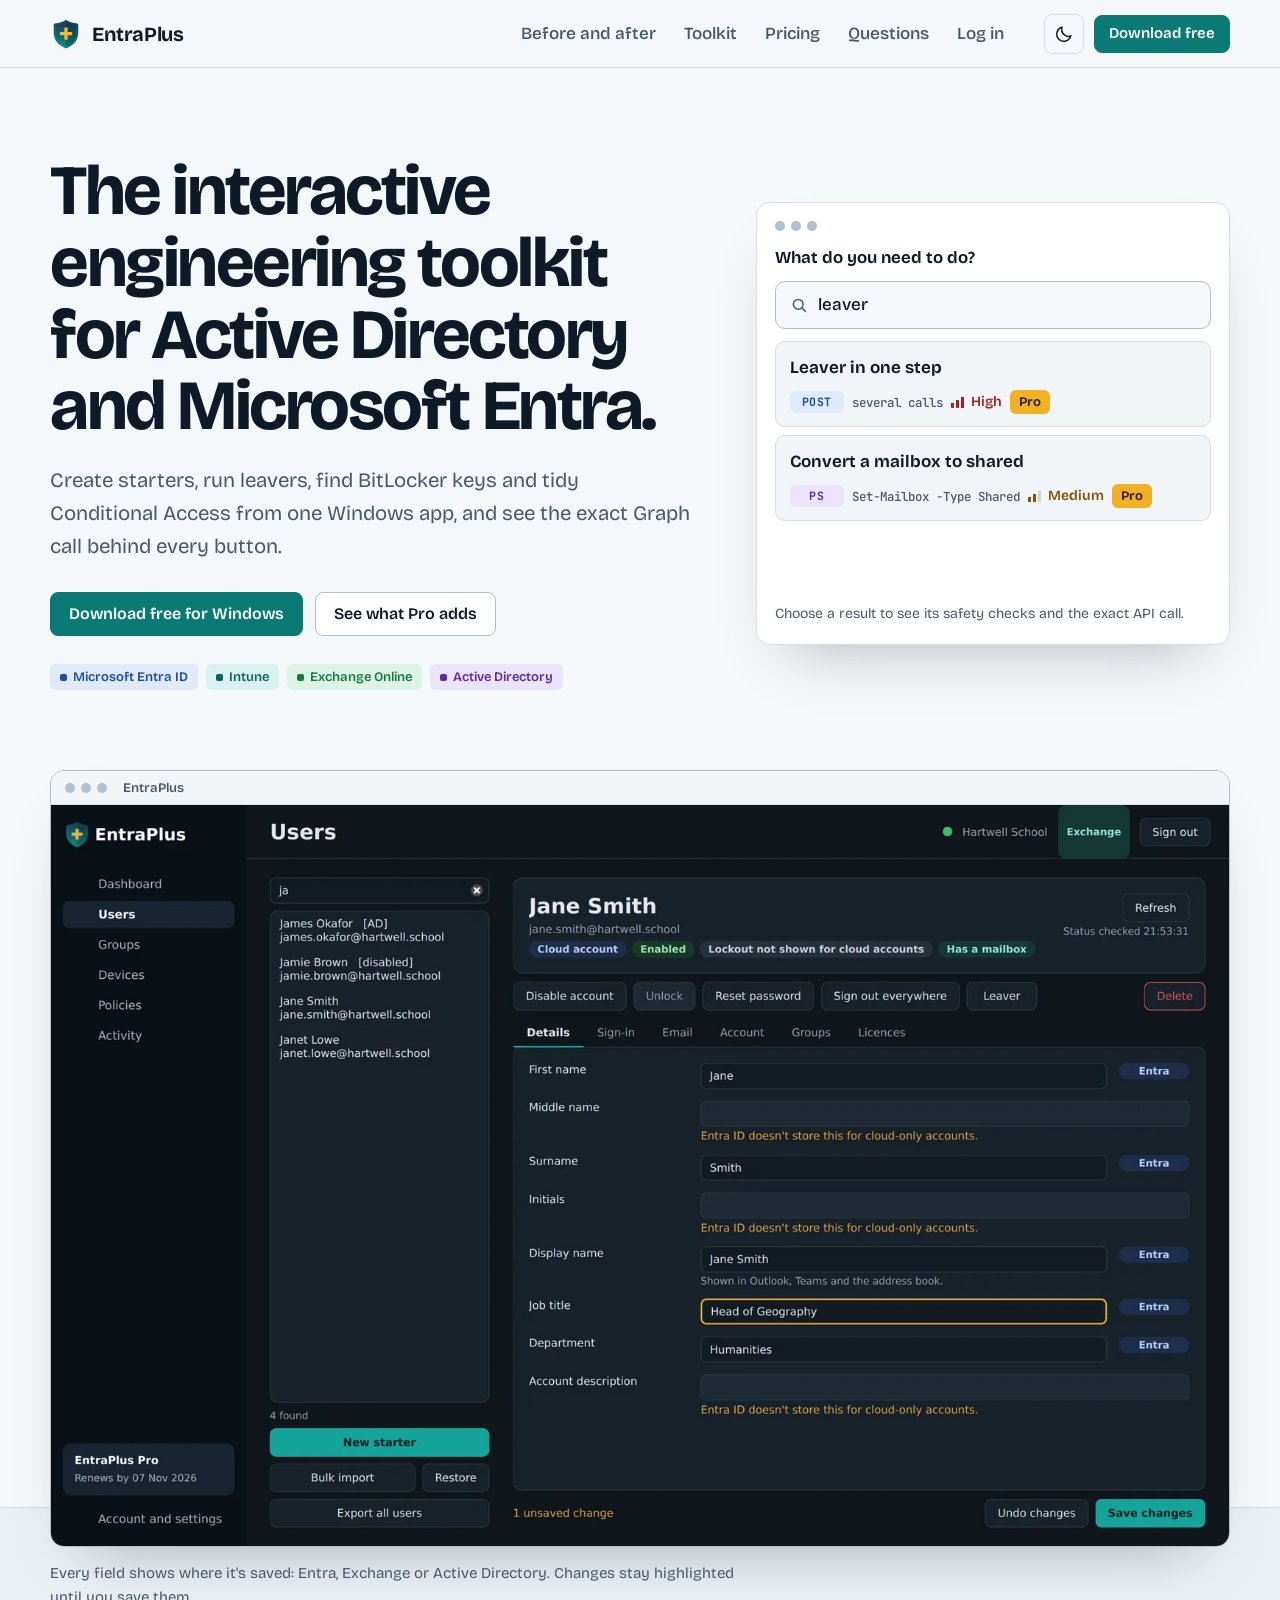
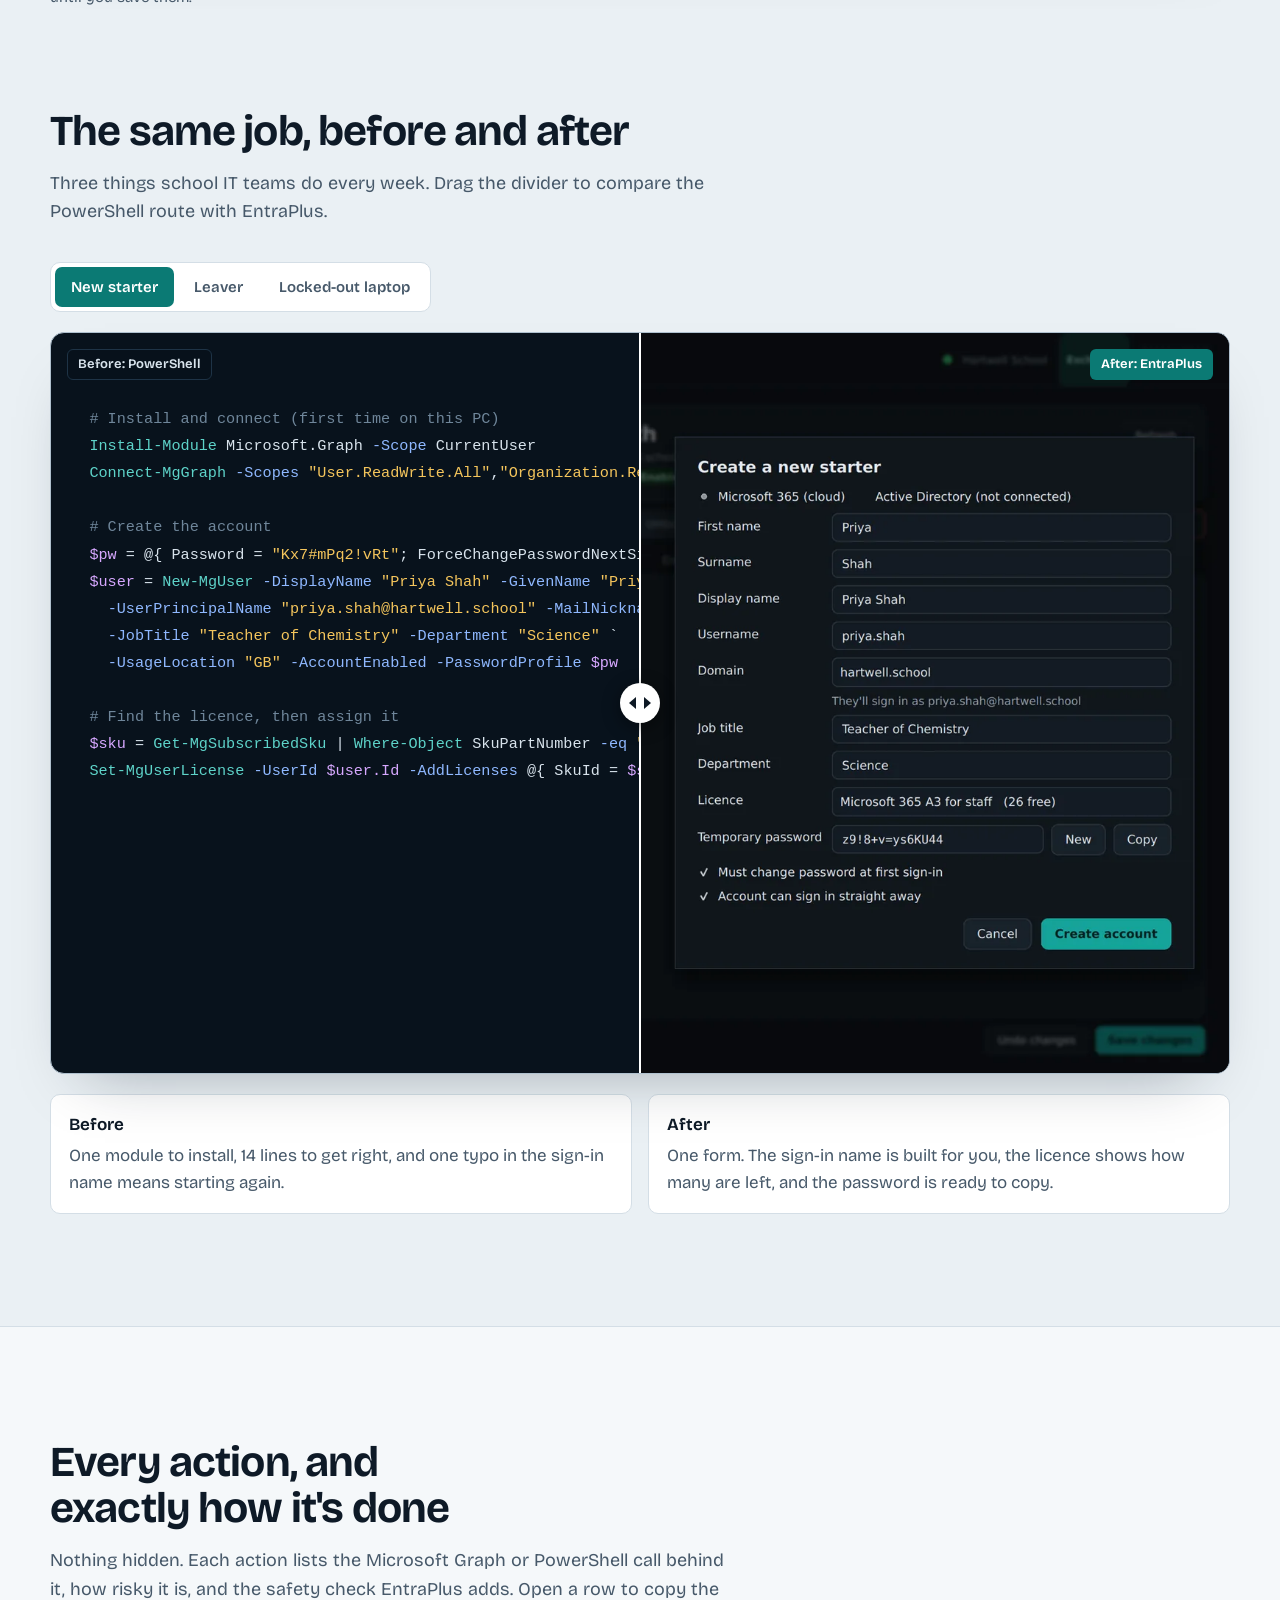
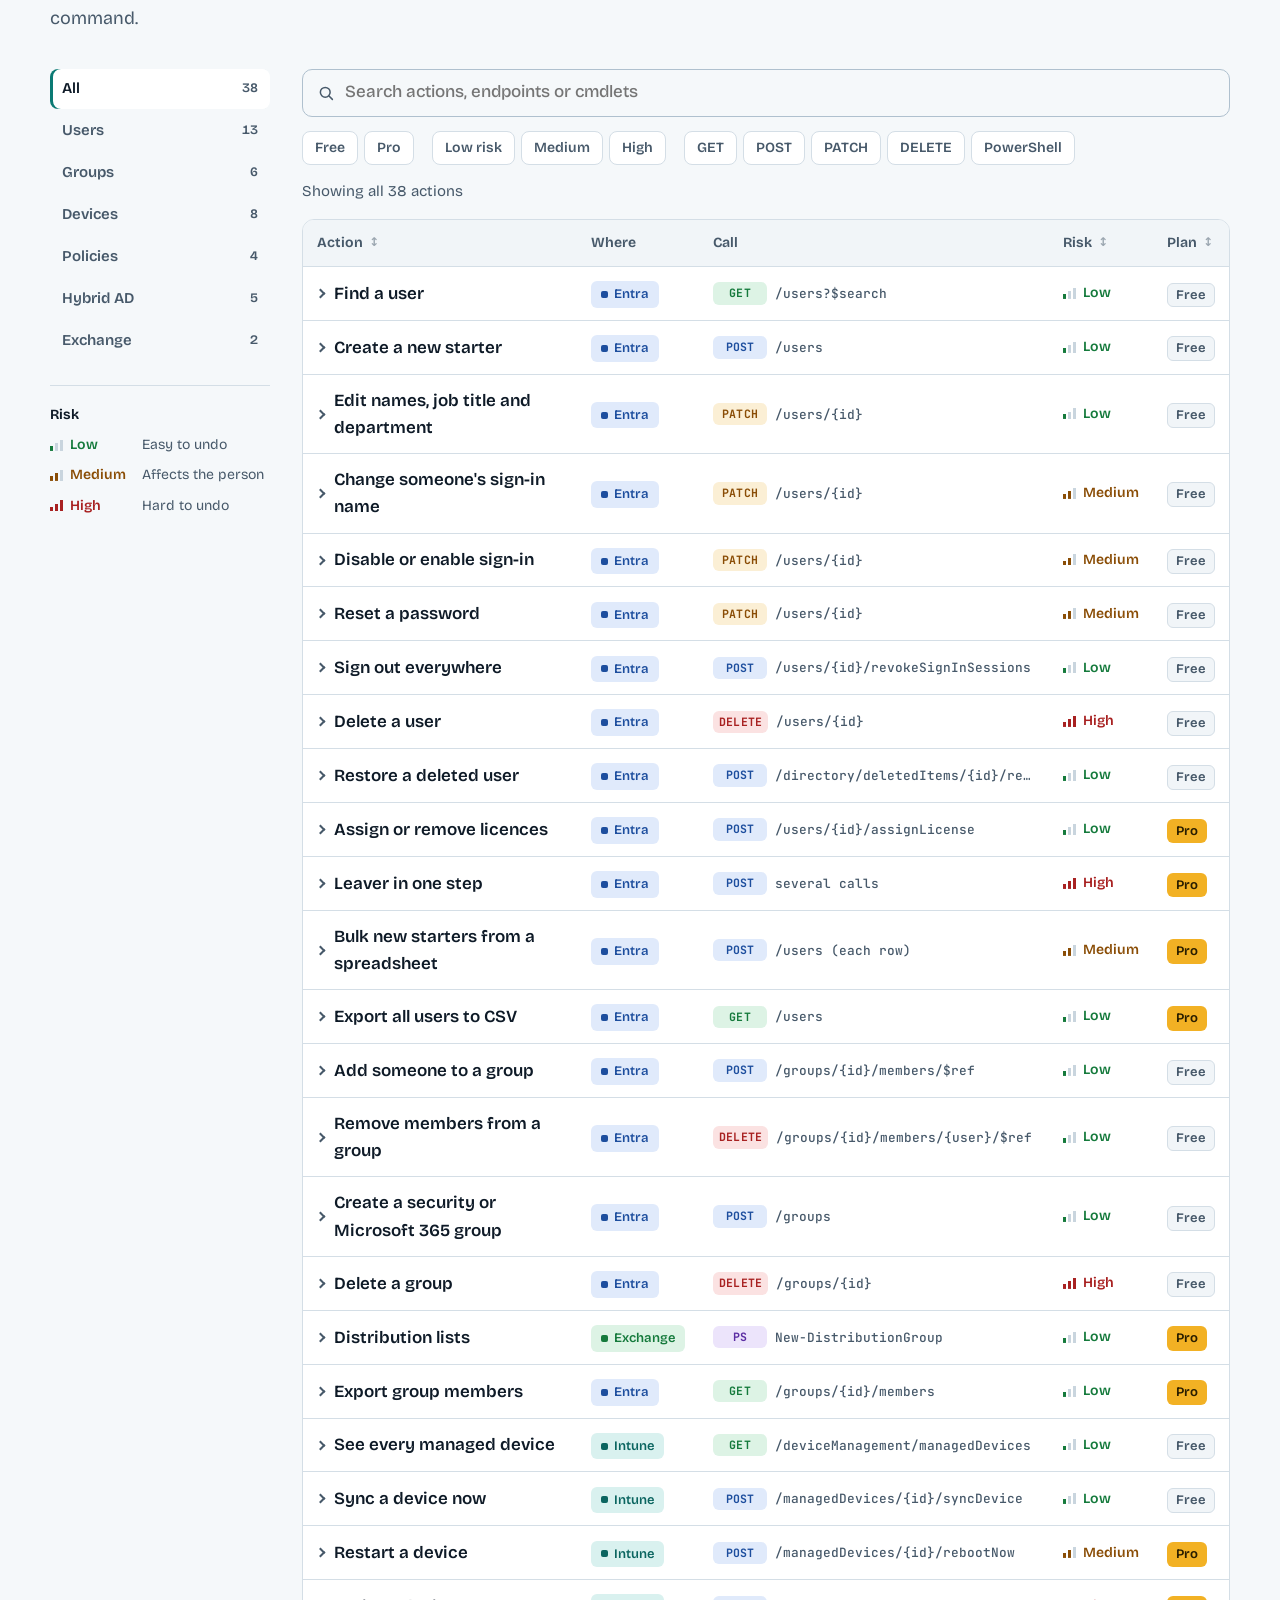
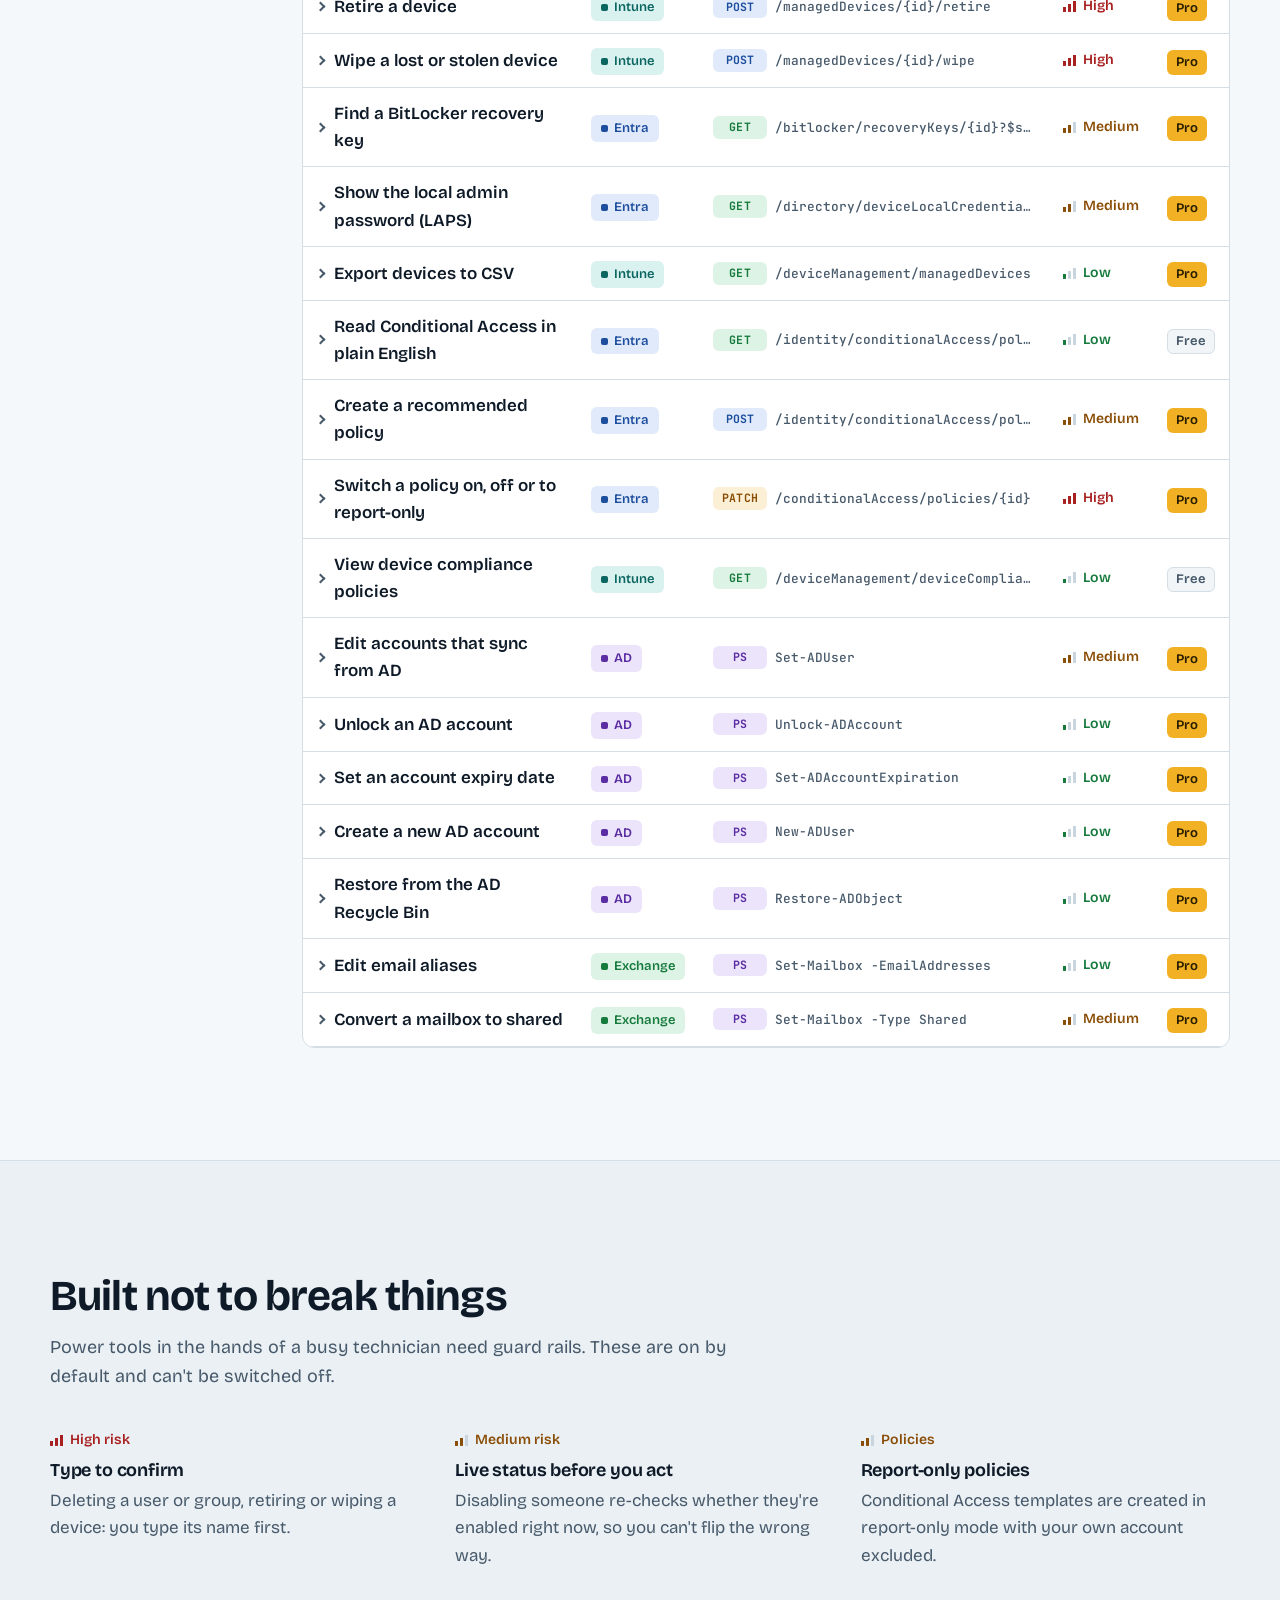
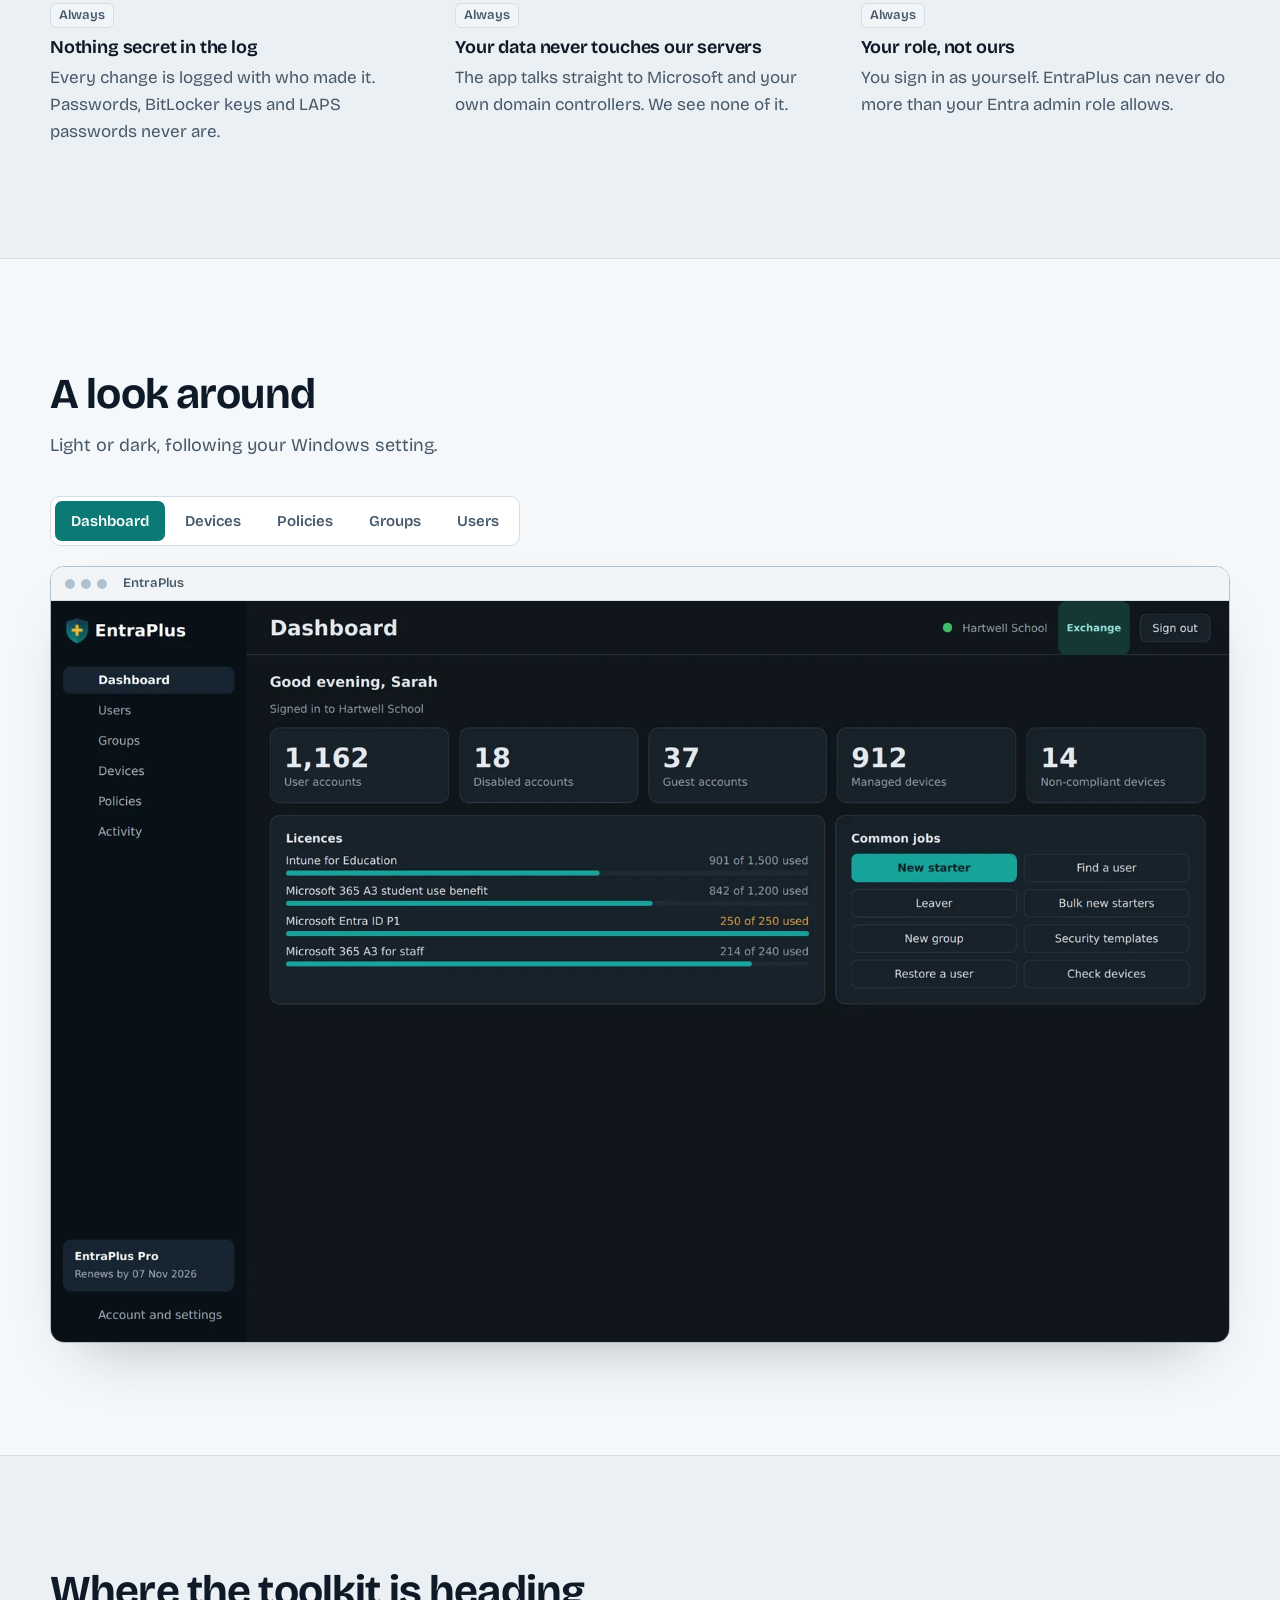
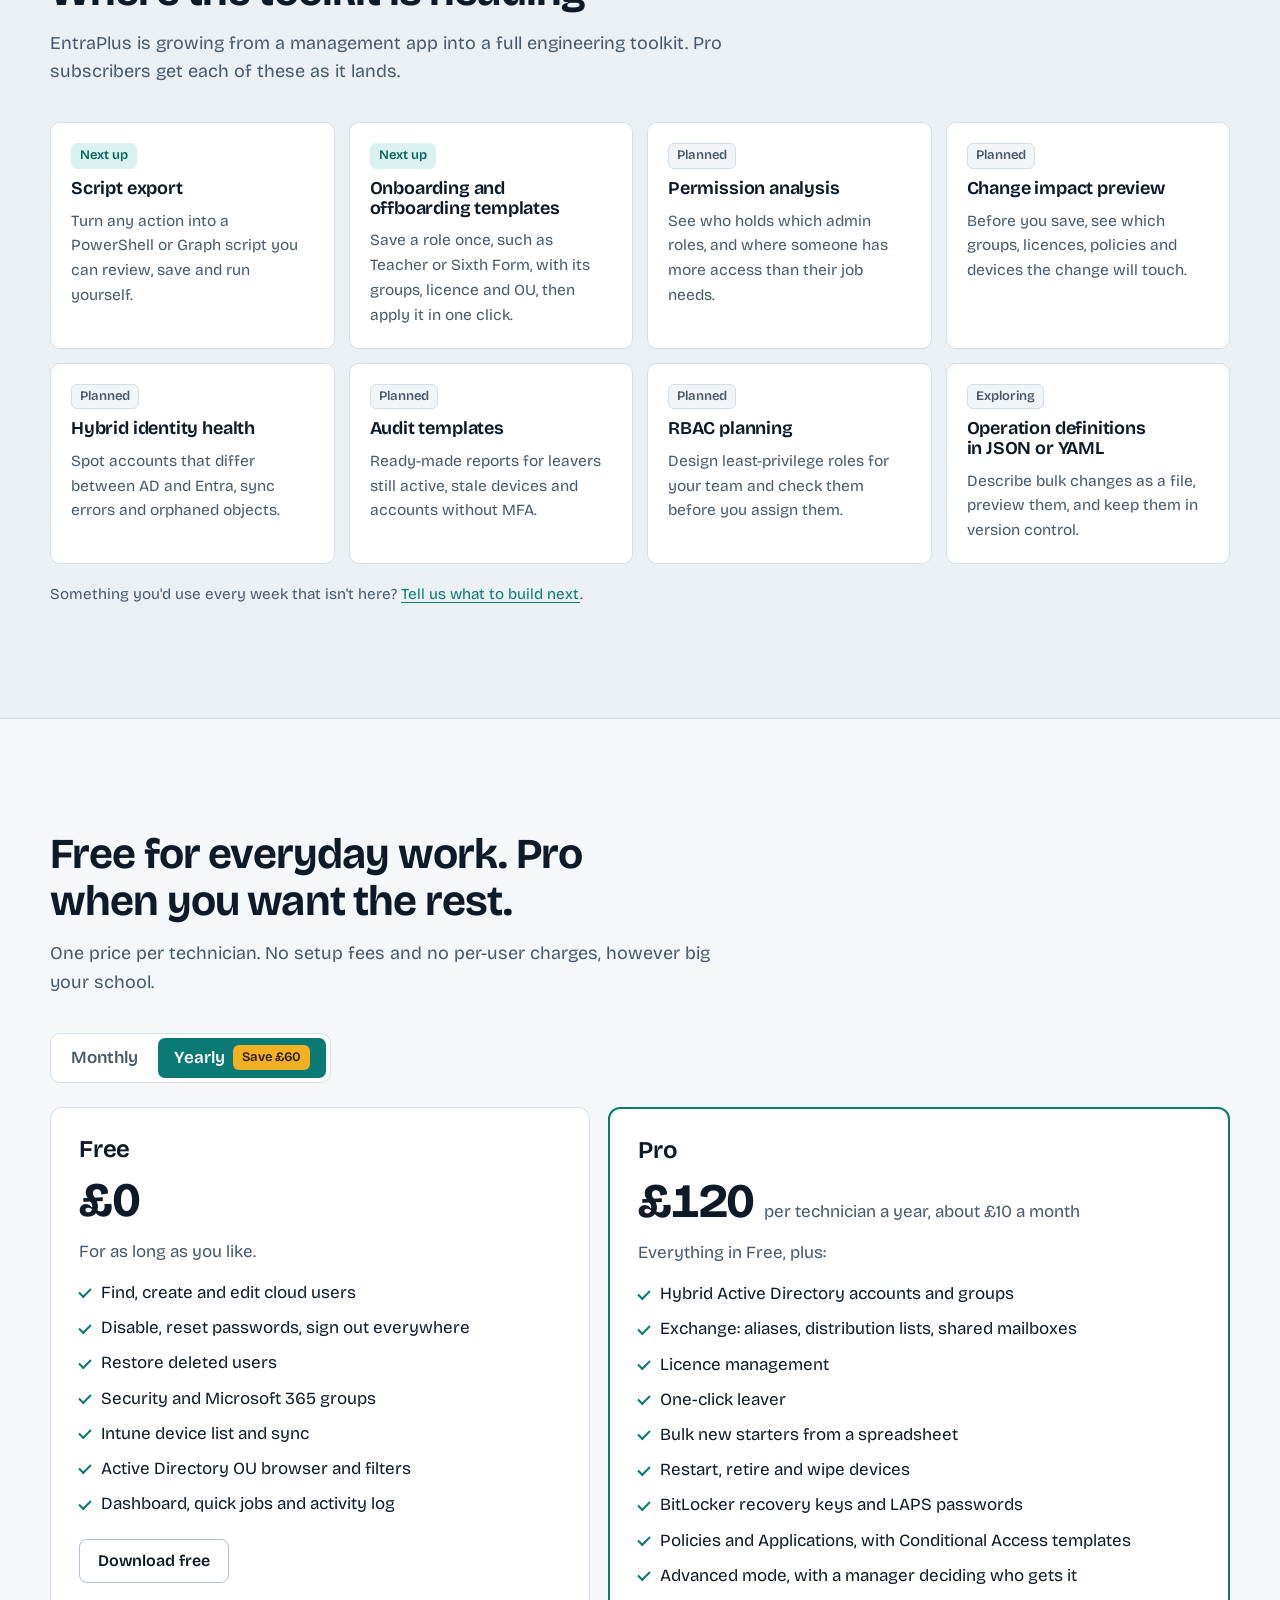
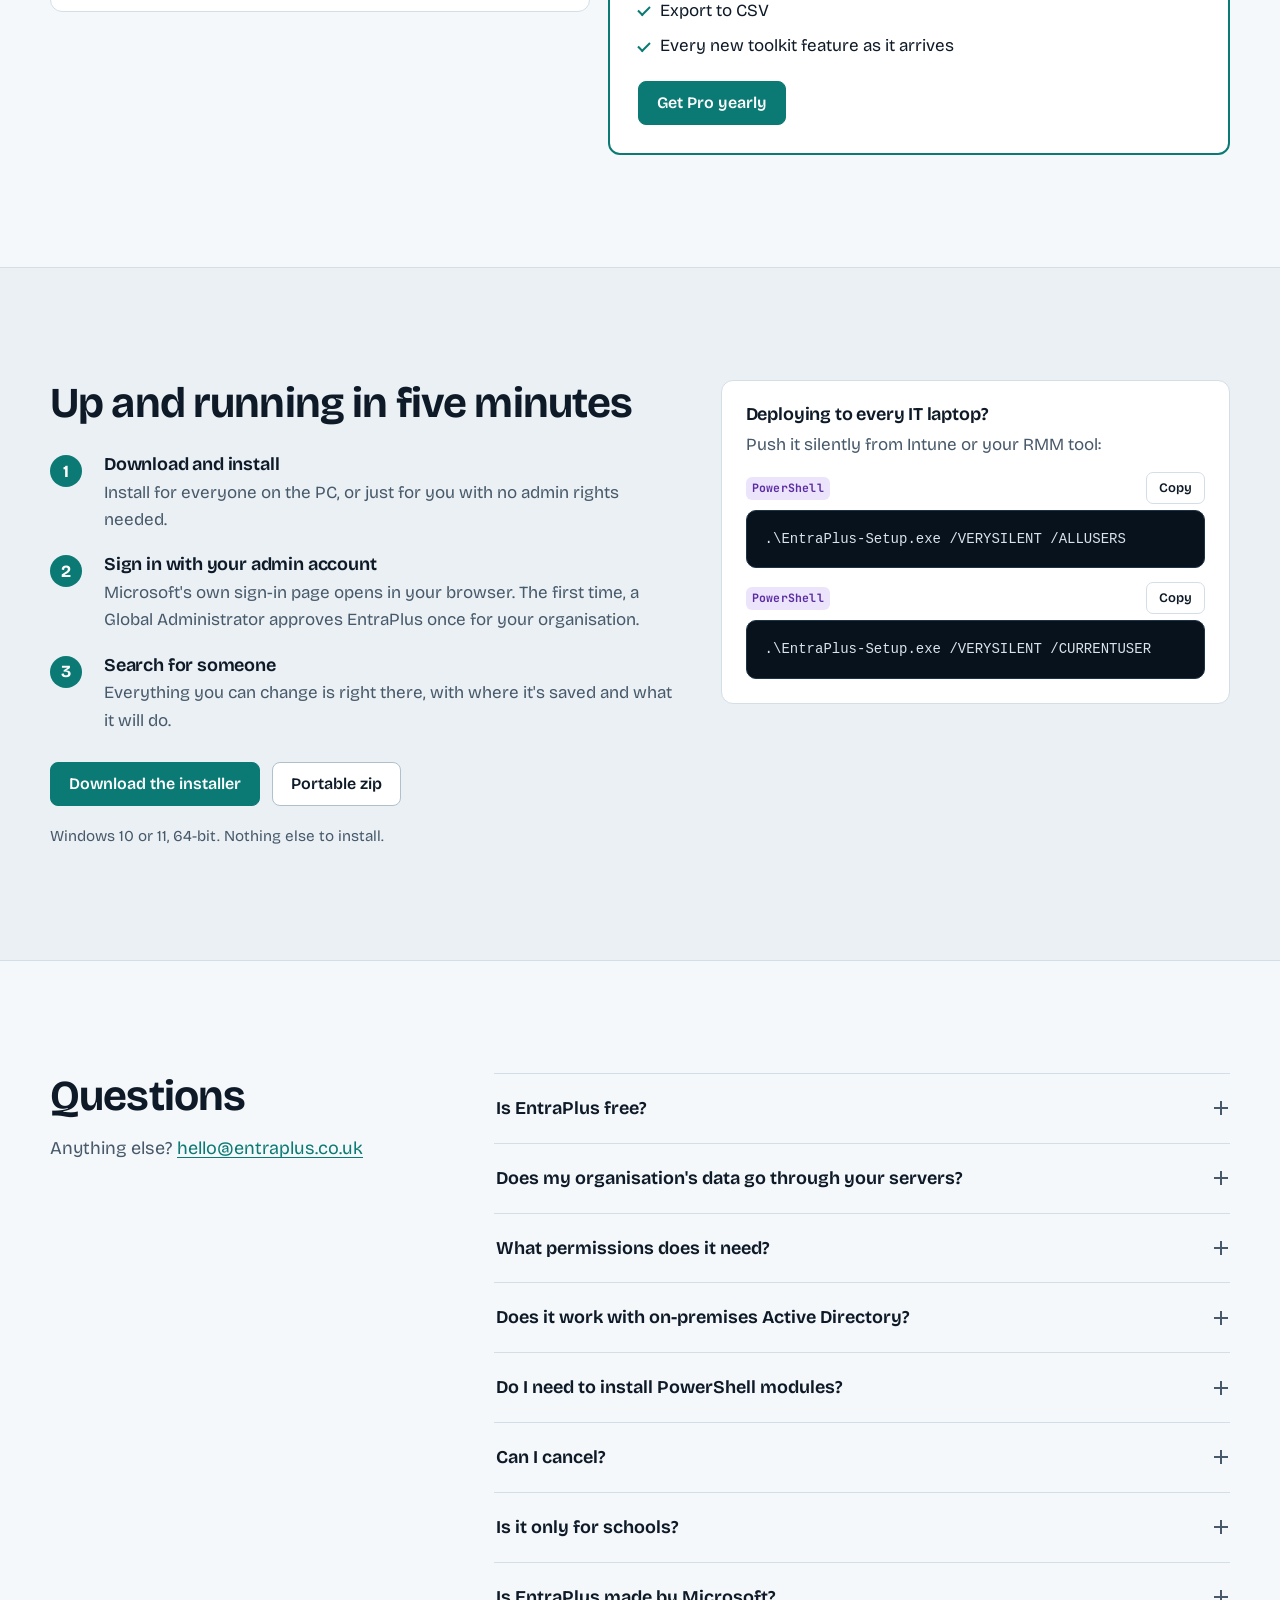
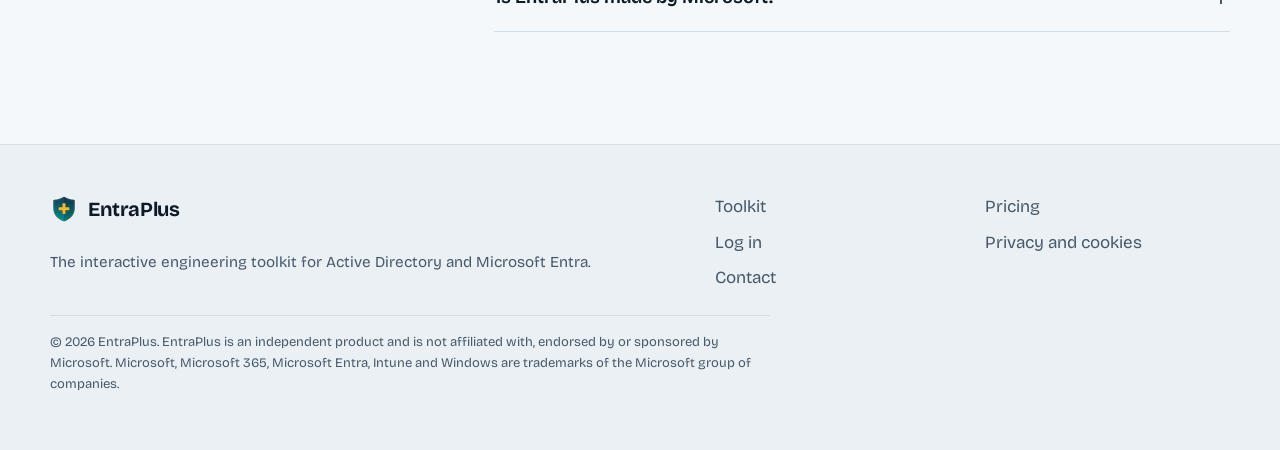
==== commit 47fa46d1: "Backend update 0.4.0" ====
--- a/index.html
+++ b/index.html
@@ -43,6 +43,7 @@
     })();
   </script>
   <script src="/assets/js/config.js" defer></script>
+  <script src="/assets/js/header-account.js" defer></script>
   <script src="/assets/js/toolkit-data.js" defer></script>
   <script src="/assets/js/site.js" defer></script>
 
--- a/assets/css/site.css
+++ b/assets/css/site.css
@@ -637,3 +637,22 @@
 .panel > .btn { margin-top: 12px; }
 
 #dashboard > * + * { margin-top: 20px; }
+
+/* app sign-in: who you're signing in as */
+.who { display: flex; align-items: center; gap: 14px; margin: 18px 0 8px; padding: 14px; border-radius: 10px; background: var(--raised); }
+.who-avatar { flex: none; width: 44px; height: 44px; border-radius: 50%; display: grid; place-items: center;
+  background: var(--accent); color: var(--on-accent); font-weight: 700; }
+.pcs { list-style: none; margin: 8px 0 0; padding: 0; display: grid; gap: 8px; }
+.pcs li { display: flex; justify-content: space-between; align-items: center; gap: 12px; padding: 10px 12px;
+  border-radius: 8px; background: var(--raised); }
+
+/* signed-in badge in the header */
+.avatar-link { display: inline-grid; place-items: center; width: 38px; height: 38px; border-radius: 50%;
+  background: var(--accent); color: var(--on-accent); font-weight: 700; font-size: .9rem; text-decoration: none;
+  letter-spacing: .02em; flex: none; }
+.avatar-link:hover { background: var(--accent-hover); }
+.avatar-link:focus-visible { outline: 3px solid var(--accent); outline-offset: 3px; }
+
+/* destructive button (cancel subscription) */
+.btn-danger { color: var(--bad); border-color: color-mix(in srgb, var(--bad) 55%, transparent); }
+.btn-danger:hover { background: color-mix(in srgb, var(--bad) 10%, transparent); }
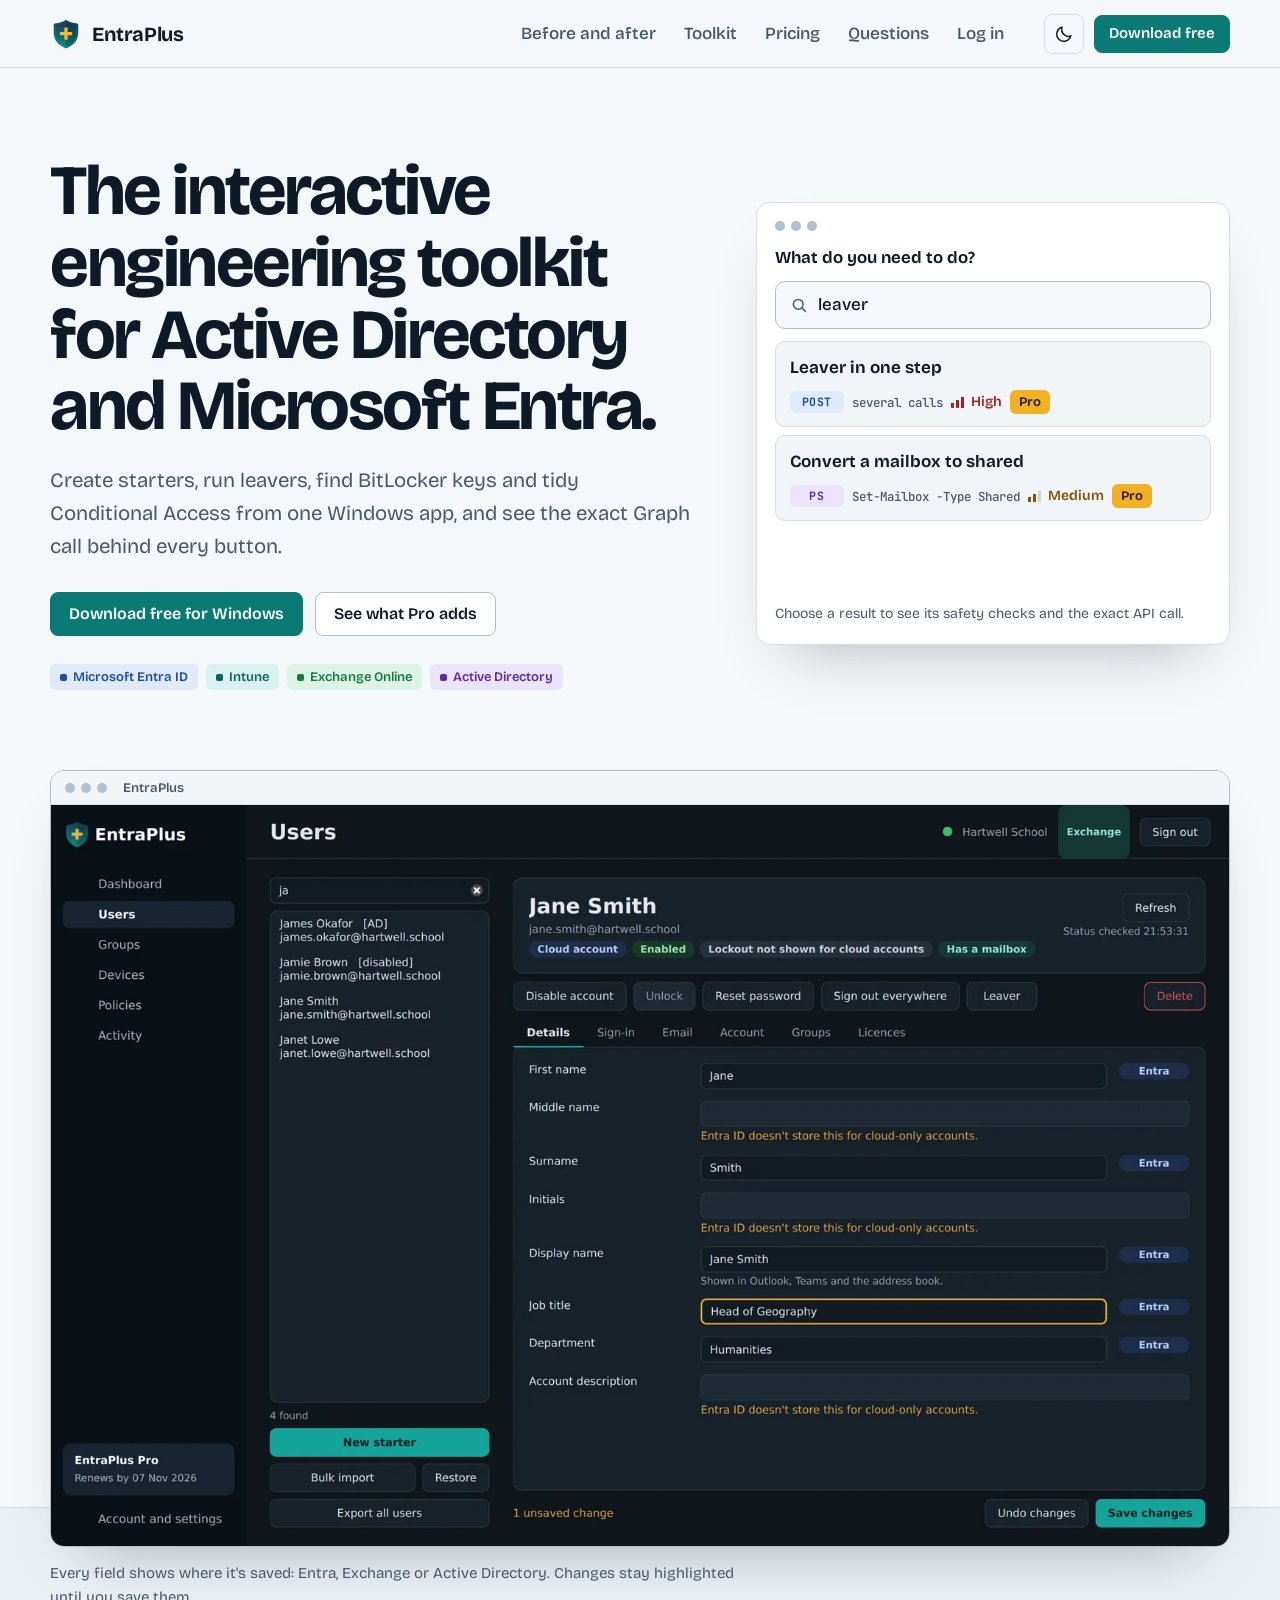
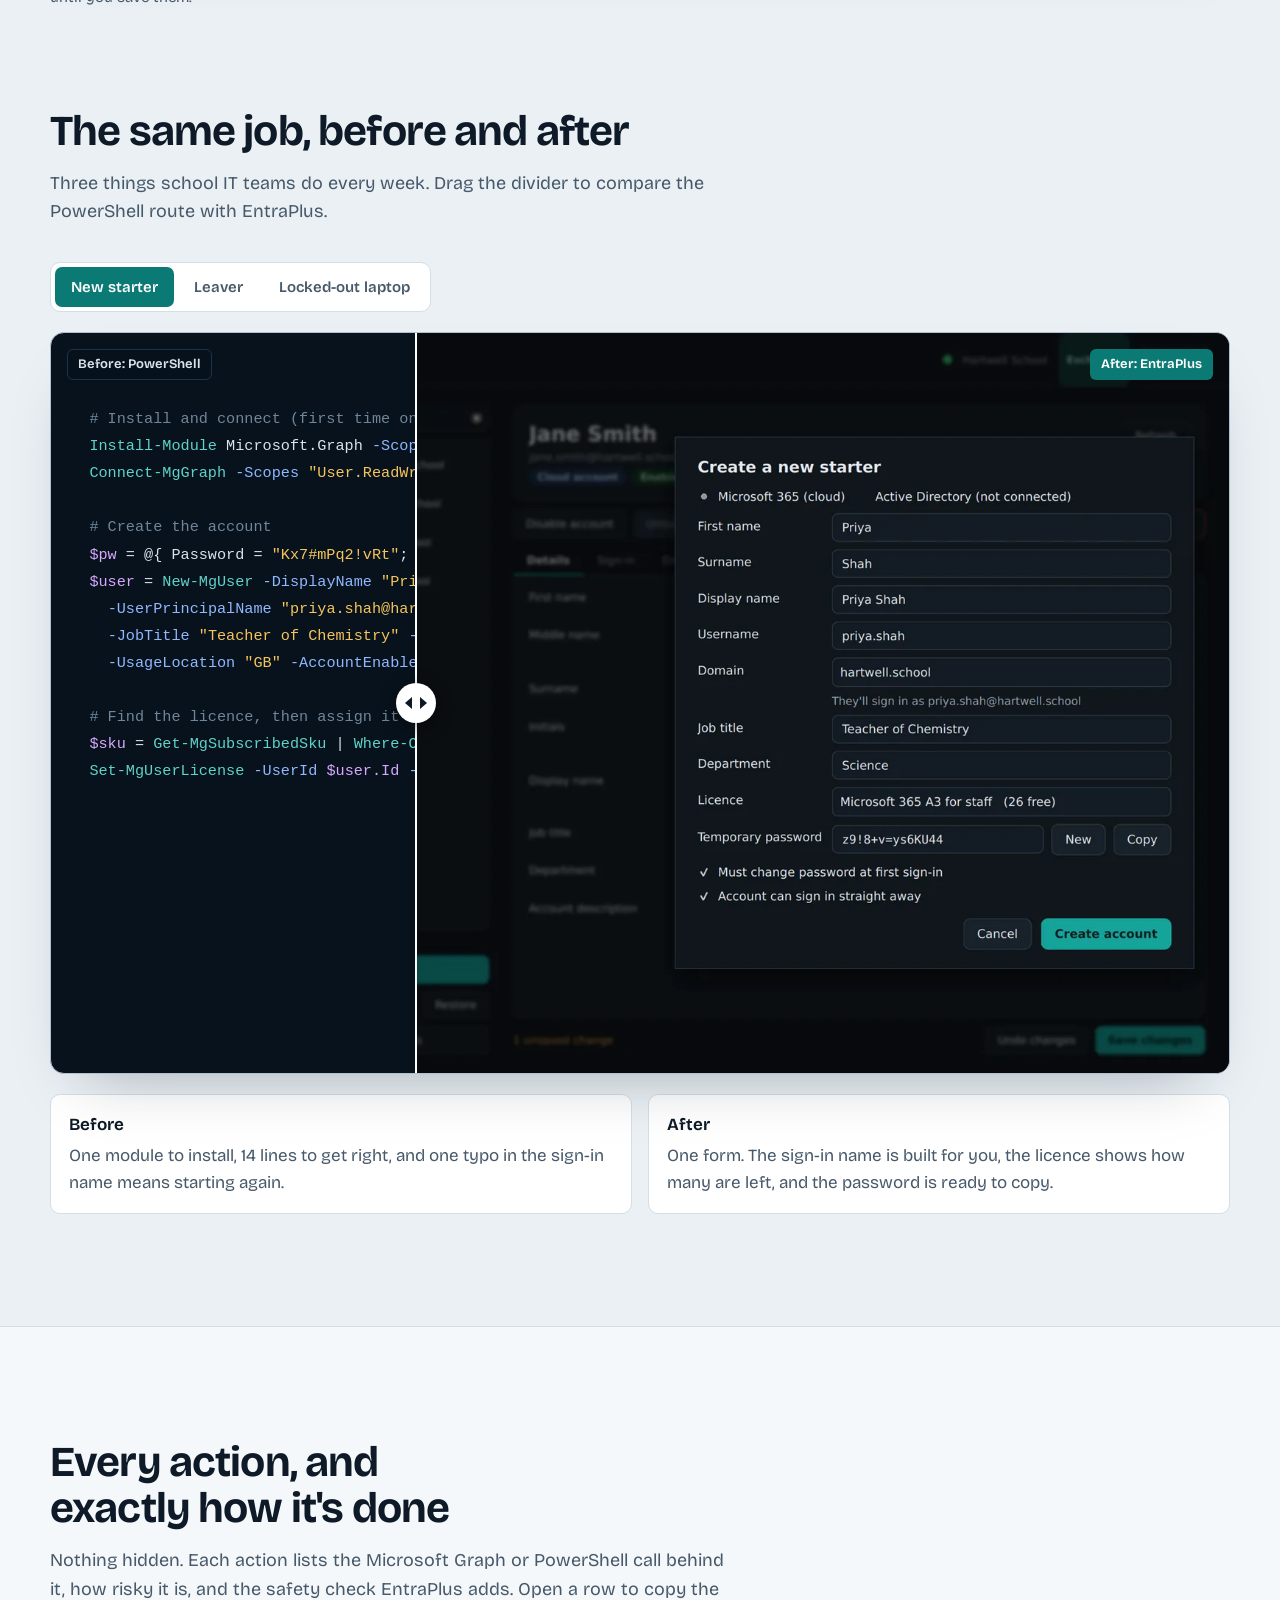
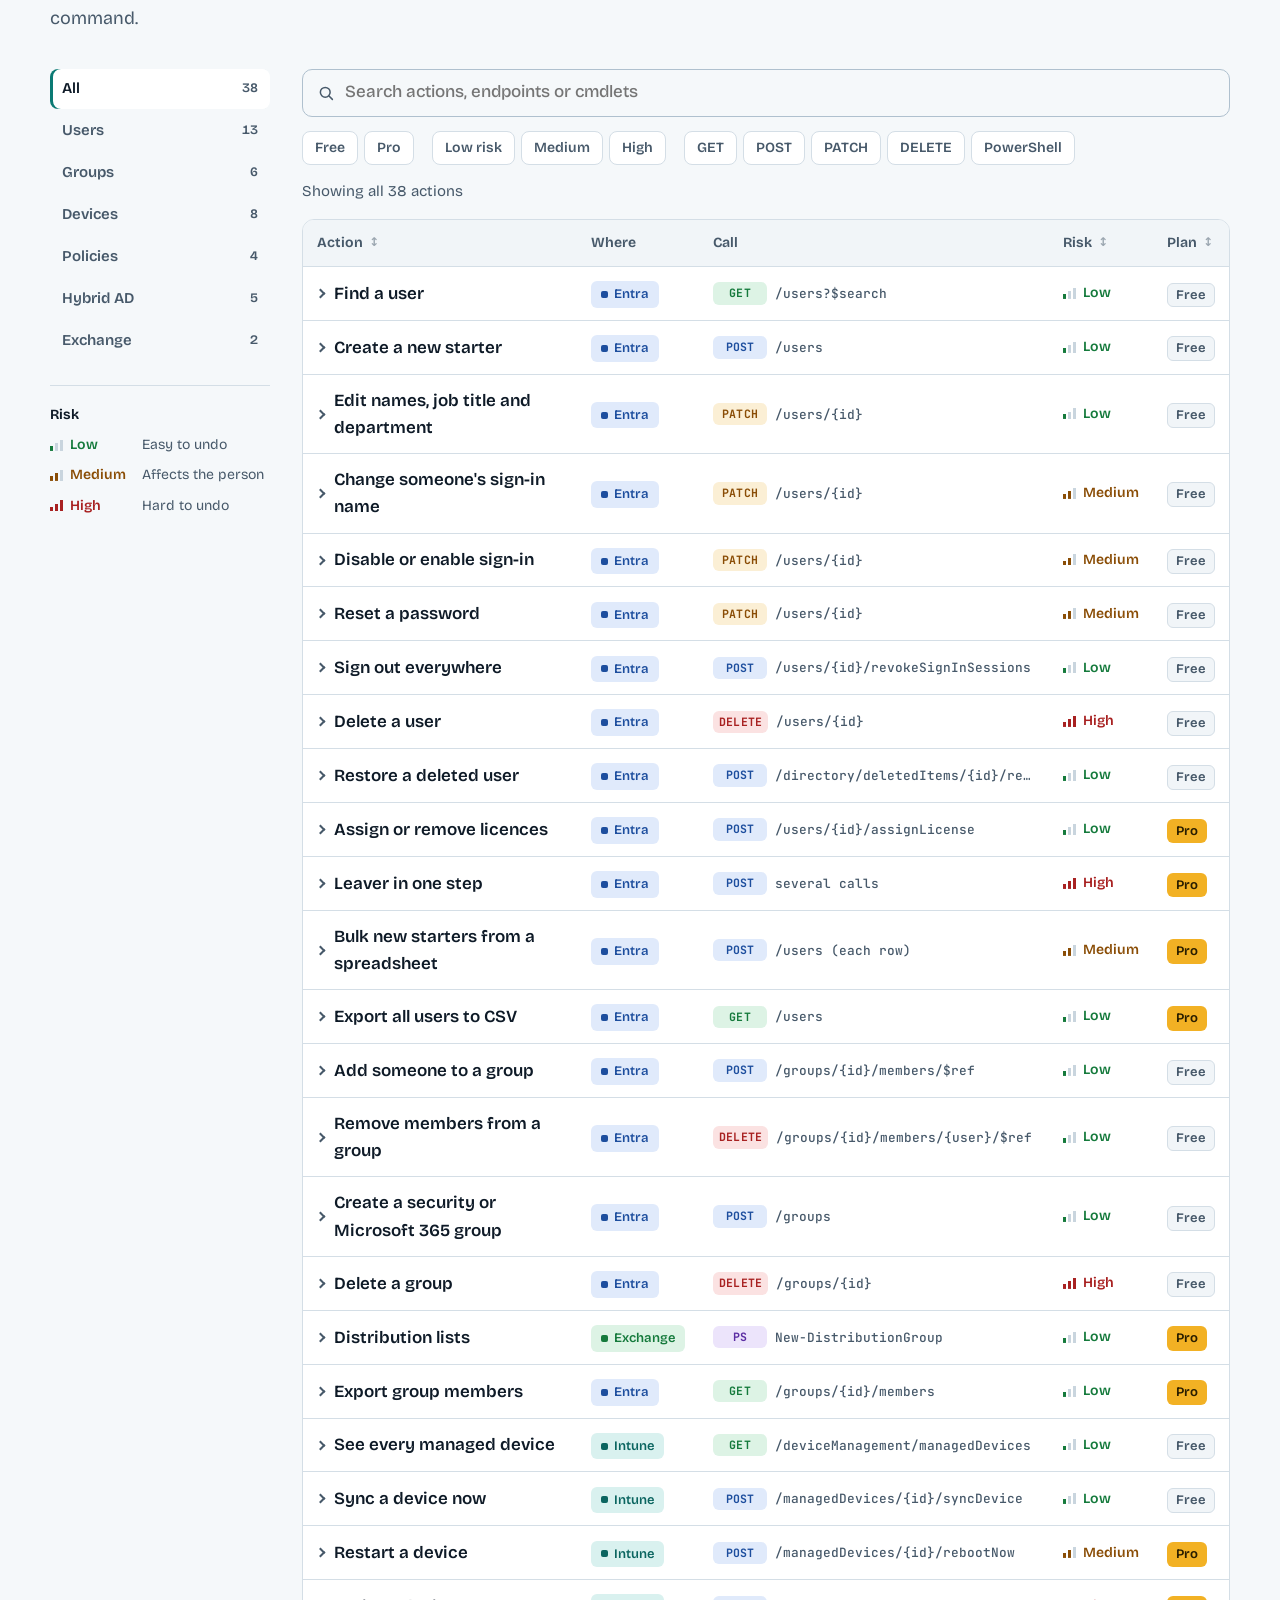
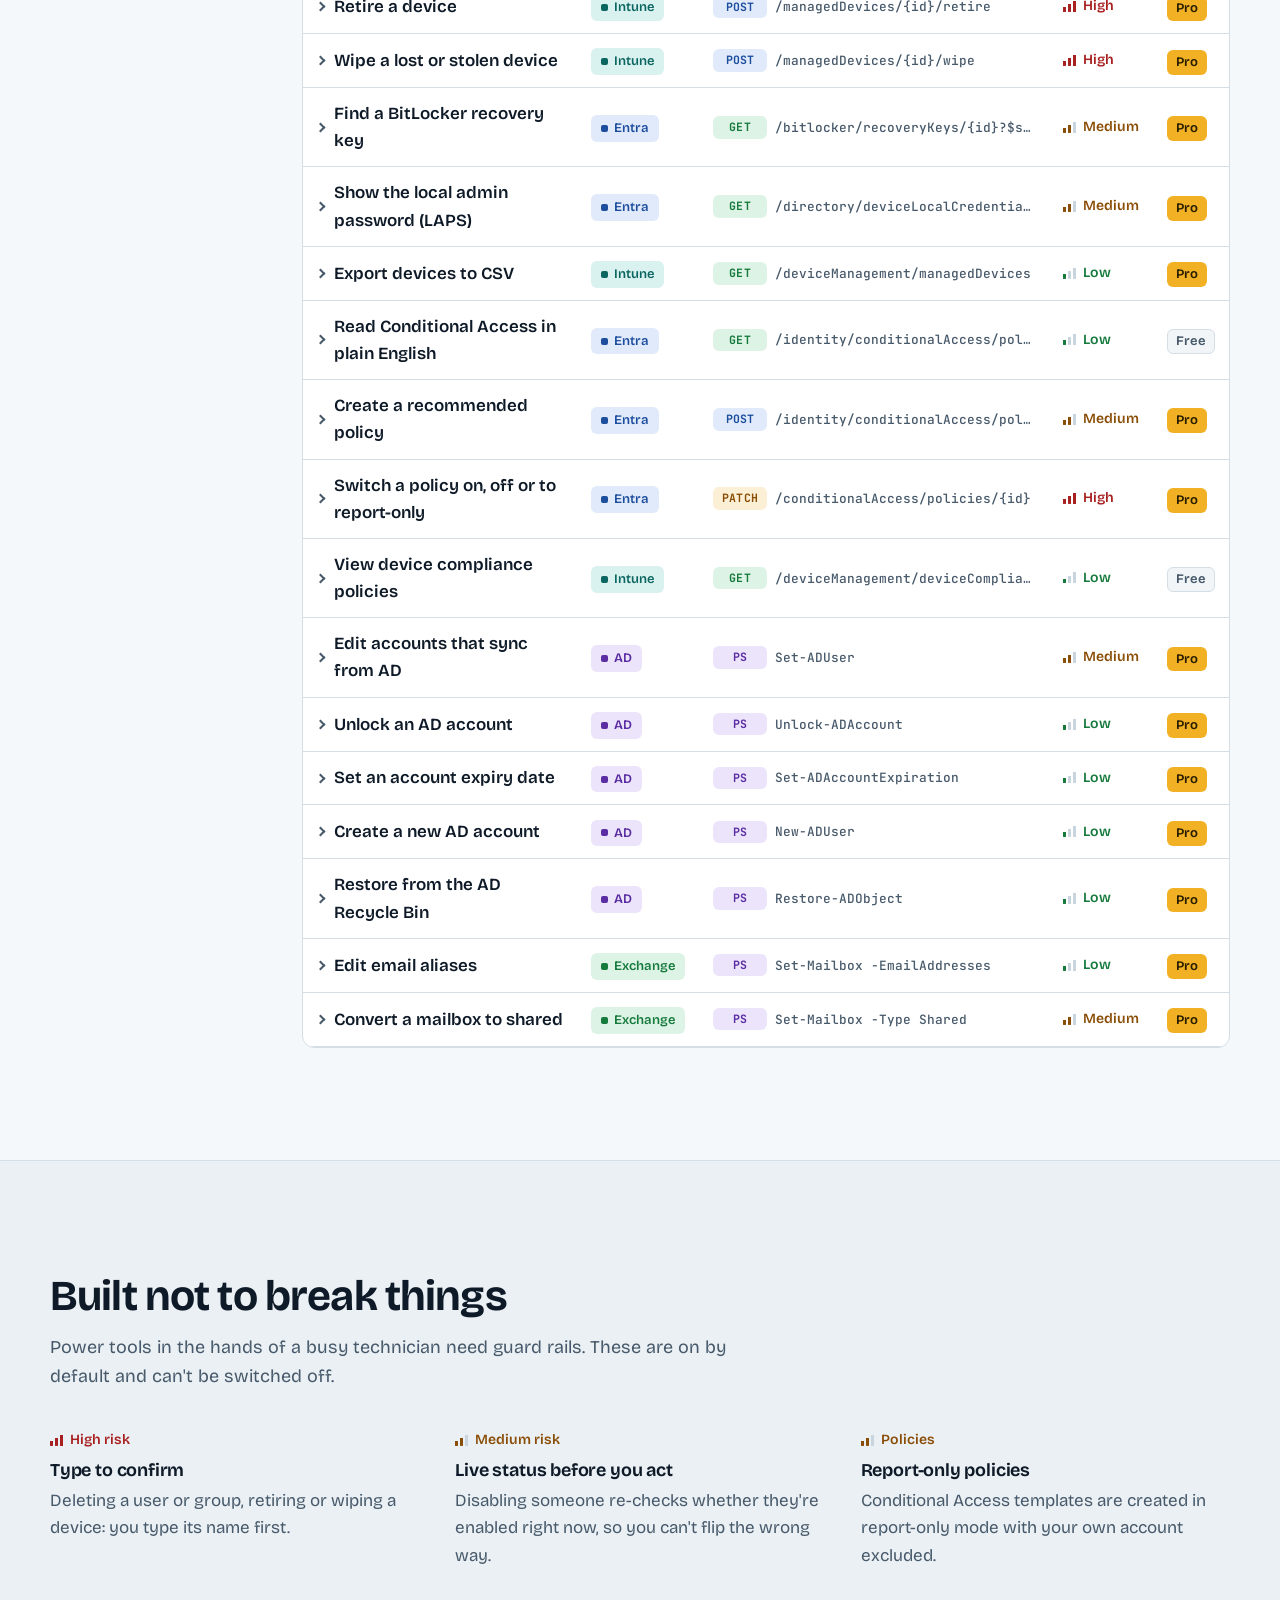
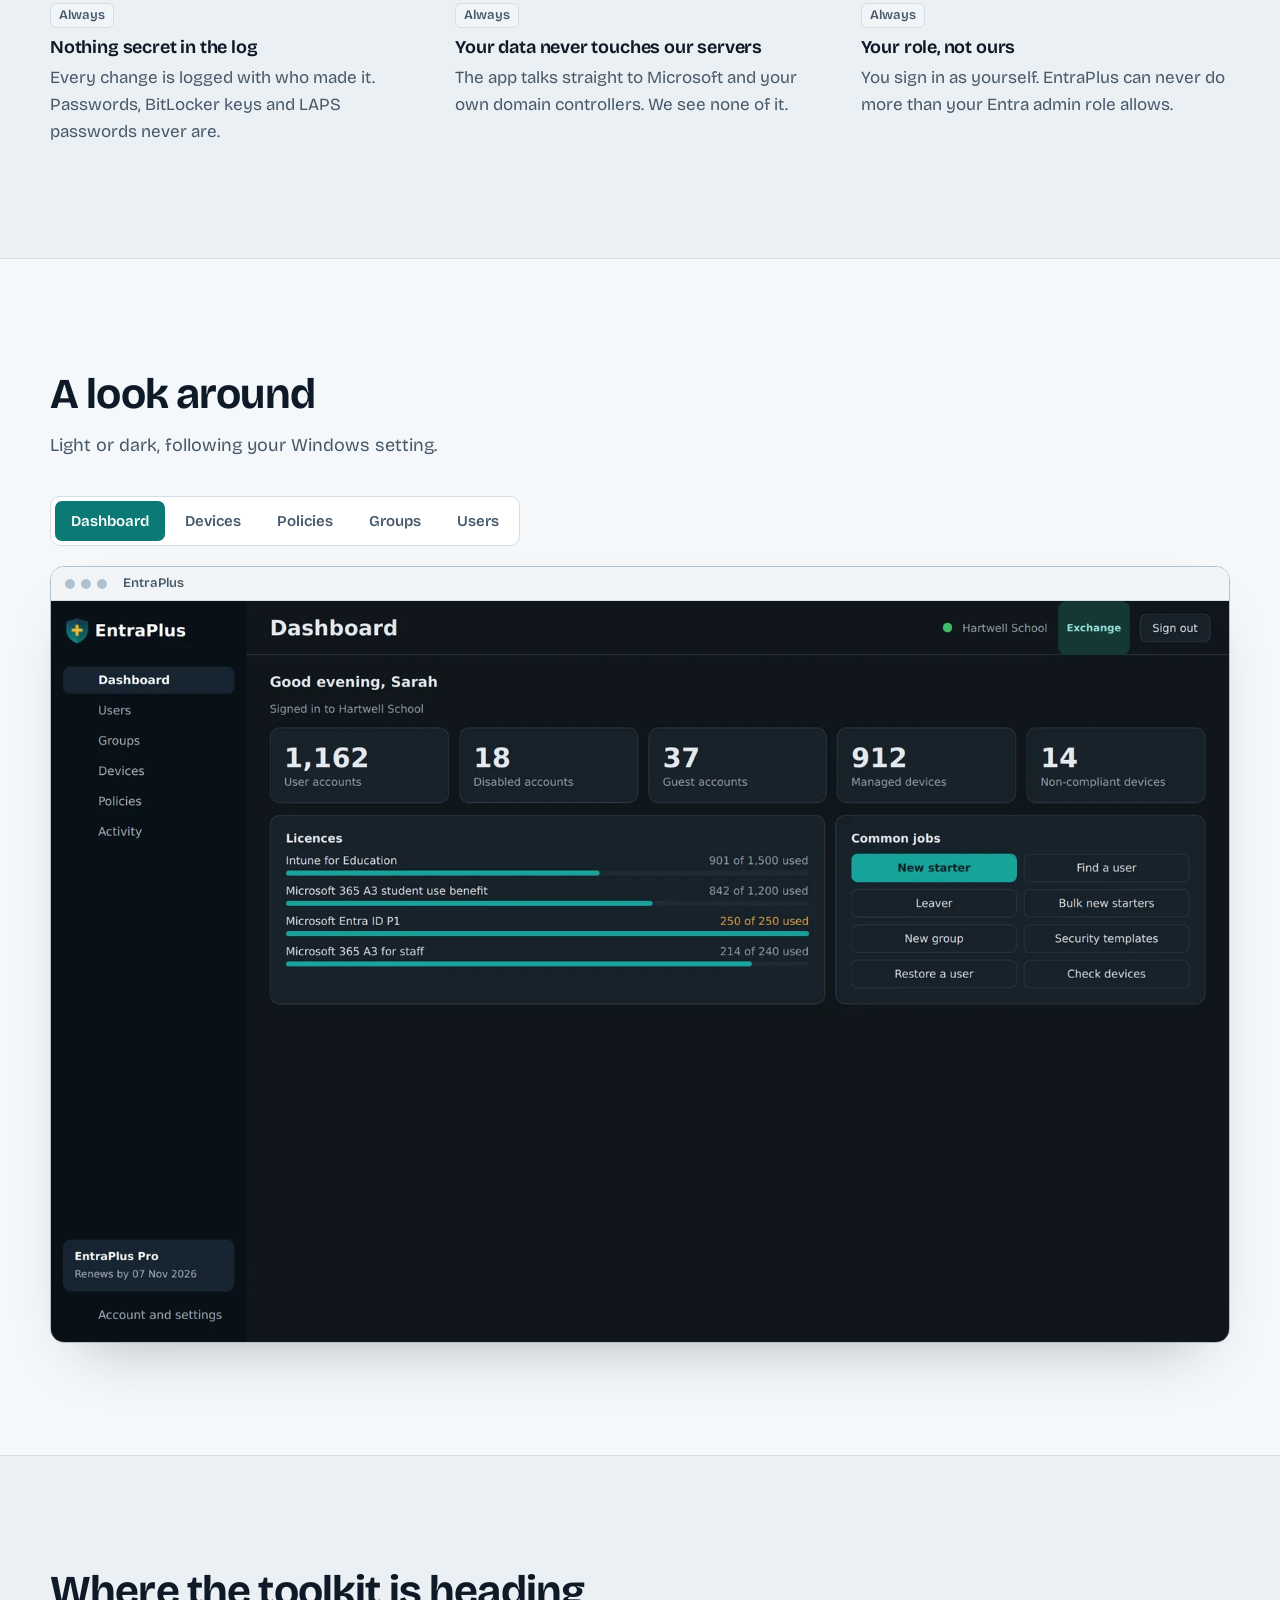
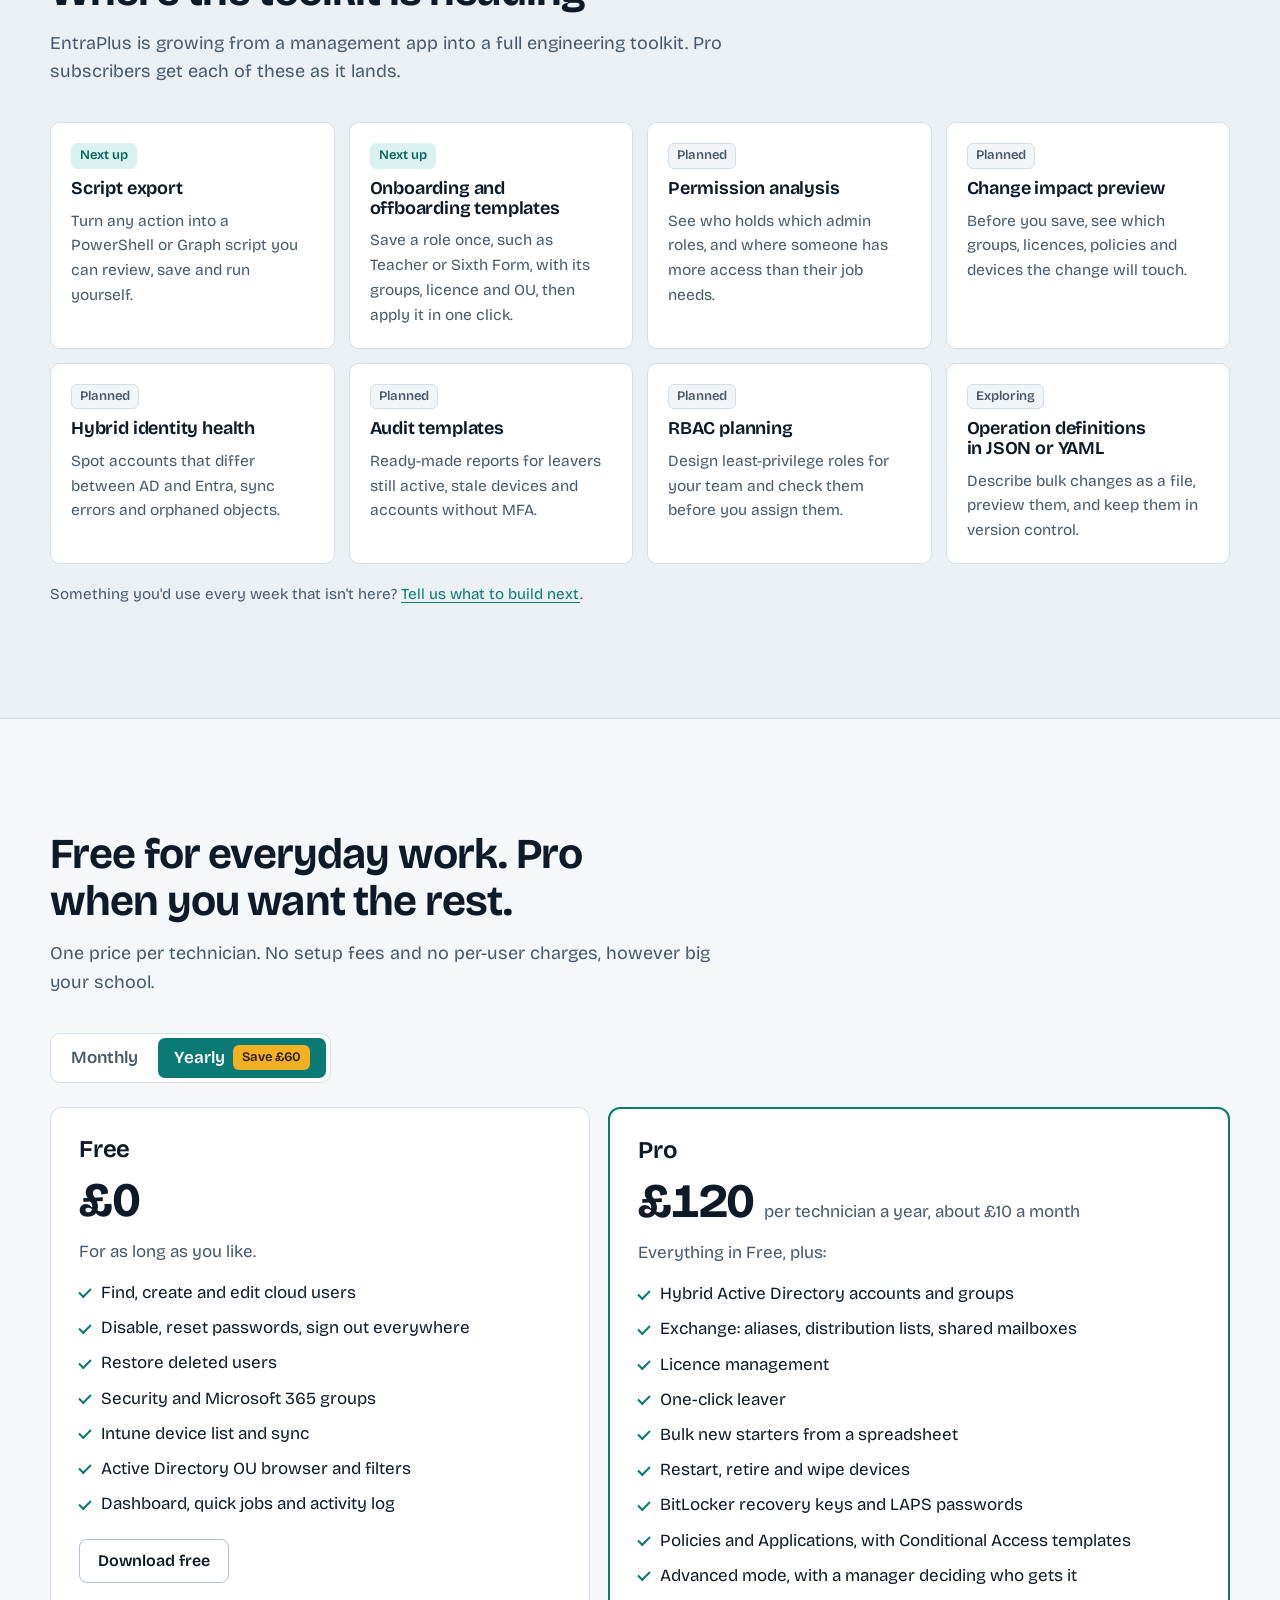
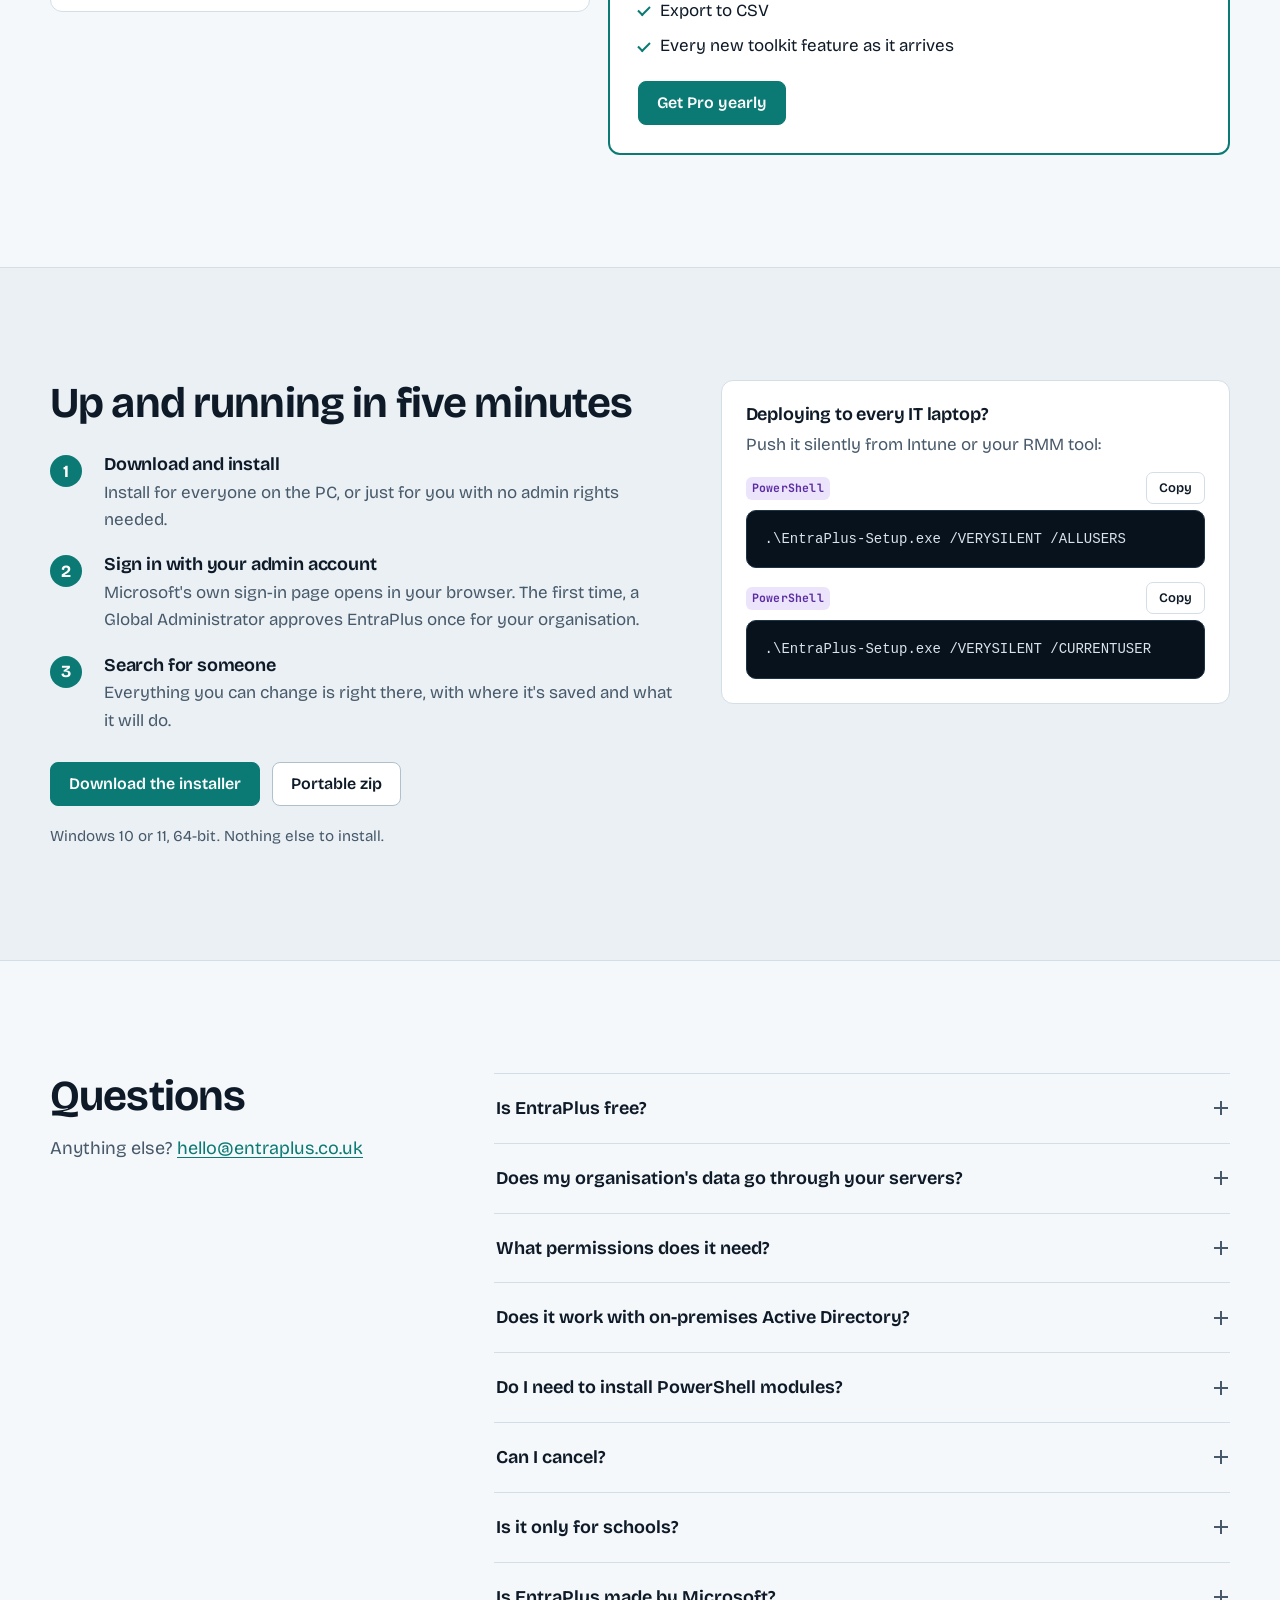
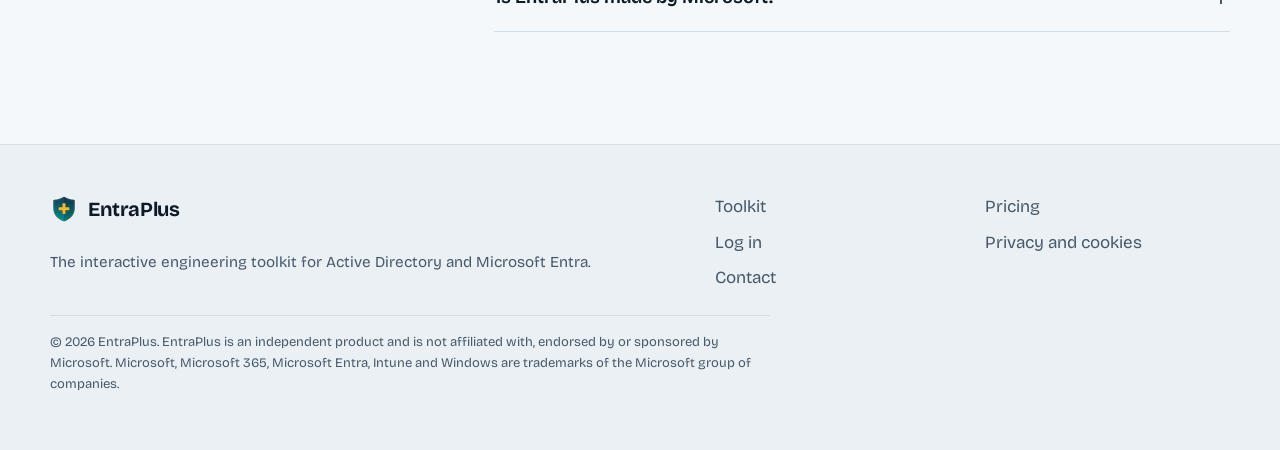
==== commit 6591c7bd: "Website update 0.5.0" ====
--- a/index.html
+++ b/index.html
@@ -192,7 +192,7 @@
           <div class="compare" style="--pos: 50%">
             <div class="compare-before">
               <p class="compare-tag">Before: PowerShell</p>
-              <pre class="code"><code id="compare-code"></code></pre>
+              <pre class="code" tabindex="0" aria-label="PowerShell for this task"><code id="compare-code"></code></pre>
             </div>
             <div class="compare-after">
               <p class="compare-tag compare-tag-after">After: EntraPlus</p>
--- a/assets/css/site.css
+++ b/assets/css/site.css
@@ -646,12 +646,24 @@
 .pcs li { display: flex; justify-content: space-between; align-items: center; gap: 12px; padding: 10px 12px;
   border-radius: 8px; background: var(--raised); }
 
-/* signed-in badge in the header */
-.avatar-link { display: inline-grid; place-items: center; width: 38px; height: 38px; border-radius: 50%;
-  background: var(--accent); color: var(--on-accent); font-weight: 700; font-size: .9rem; text-decoration: none;
-  letter-spacing: .02em; flex: none; }
-.avatar-link:hover { background: var(--accent-hover); }
-.avatar-link:focus-visible { outline: 3px solid var(--accent); outline-offset: 3px; }
+/* signed-in account chip in the header: photo or initials, name, licence status */
+.account-chip { display: inline-flex; align-items: center; gap: 10px; padding: 4px 12px 4px 4px; border-radius: 999px;
+  border: 1px solid var(--line); background: var(--surface); color: var(--text); text-decoration: none; max-width: 260px; }
+.account-chip:hover { border-color: var(--accent); }
+.account-chip:focus-visible { outline: 3px solid var(--accent); outline-offset: 3px; }
+.chip-avatar { flex: none; display: grid; place-items: center; width: 34px; height: 34px; border-radius: 50%; overflow: hidden;
+  background: var(--accent); color: var(--on-accent); font-weight: 700; font-size: .85rem; }
+.chip-avatar img { width: 100%; height: 100%; object-fit: cover; }
+.account-chip.is-pro .chip-avatar { box-shadow: 0 0 0 2px var(--surface), 0 0 0 4px var(--gold, #f2b234); }
+.chip-text { display: grid; line-height: 1.15; min-width: 0; }
+.chip-name { font-weight: 650; font-size: .9rem; white-space: nowrap; overflow: hidden; text-overflow: ellipsis; }
+.chip-status { font-size: .78rem; color: var(--muted); white-space: nowrap; overflow: hidden; text-overflow: ellipsis; }
+.chip-status:empty { display: none; }
+@media (max-width: 720px) {
+  .account-chip { padding: 2px; border: 0; background: none; }
+  /* still read out to screen readers, just not shown on small screens */
+  .chip-text { position: absolute; width: 1px; height: 1px; overflow: hidden; clip: rect(0 0 0 0); white-space: nowrap; }
+}
 
 /* destructive button (cancel subscription) */
 .btn-danger { color: var(--bad); border-color: color-mix(in srgb, var(--bad) 55%, transparent); }
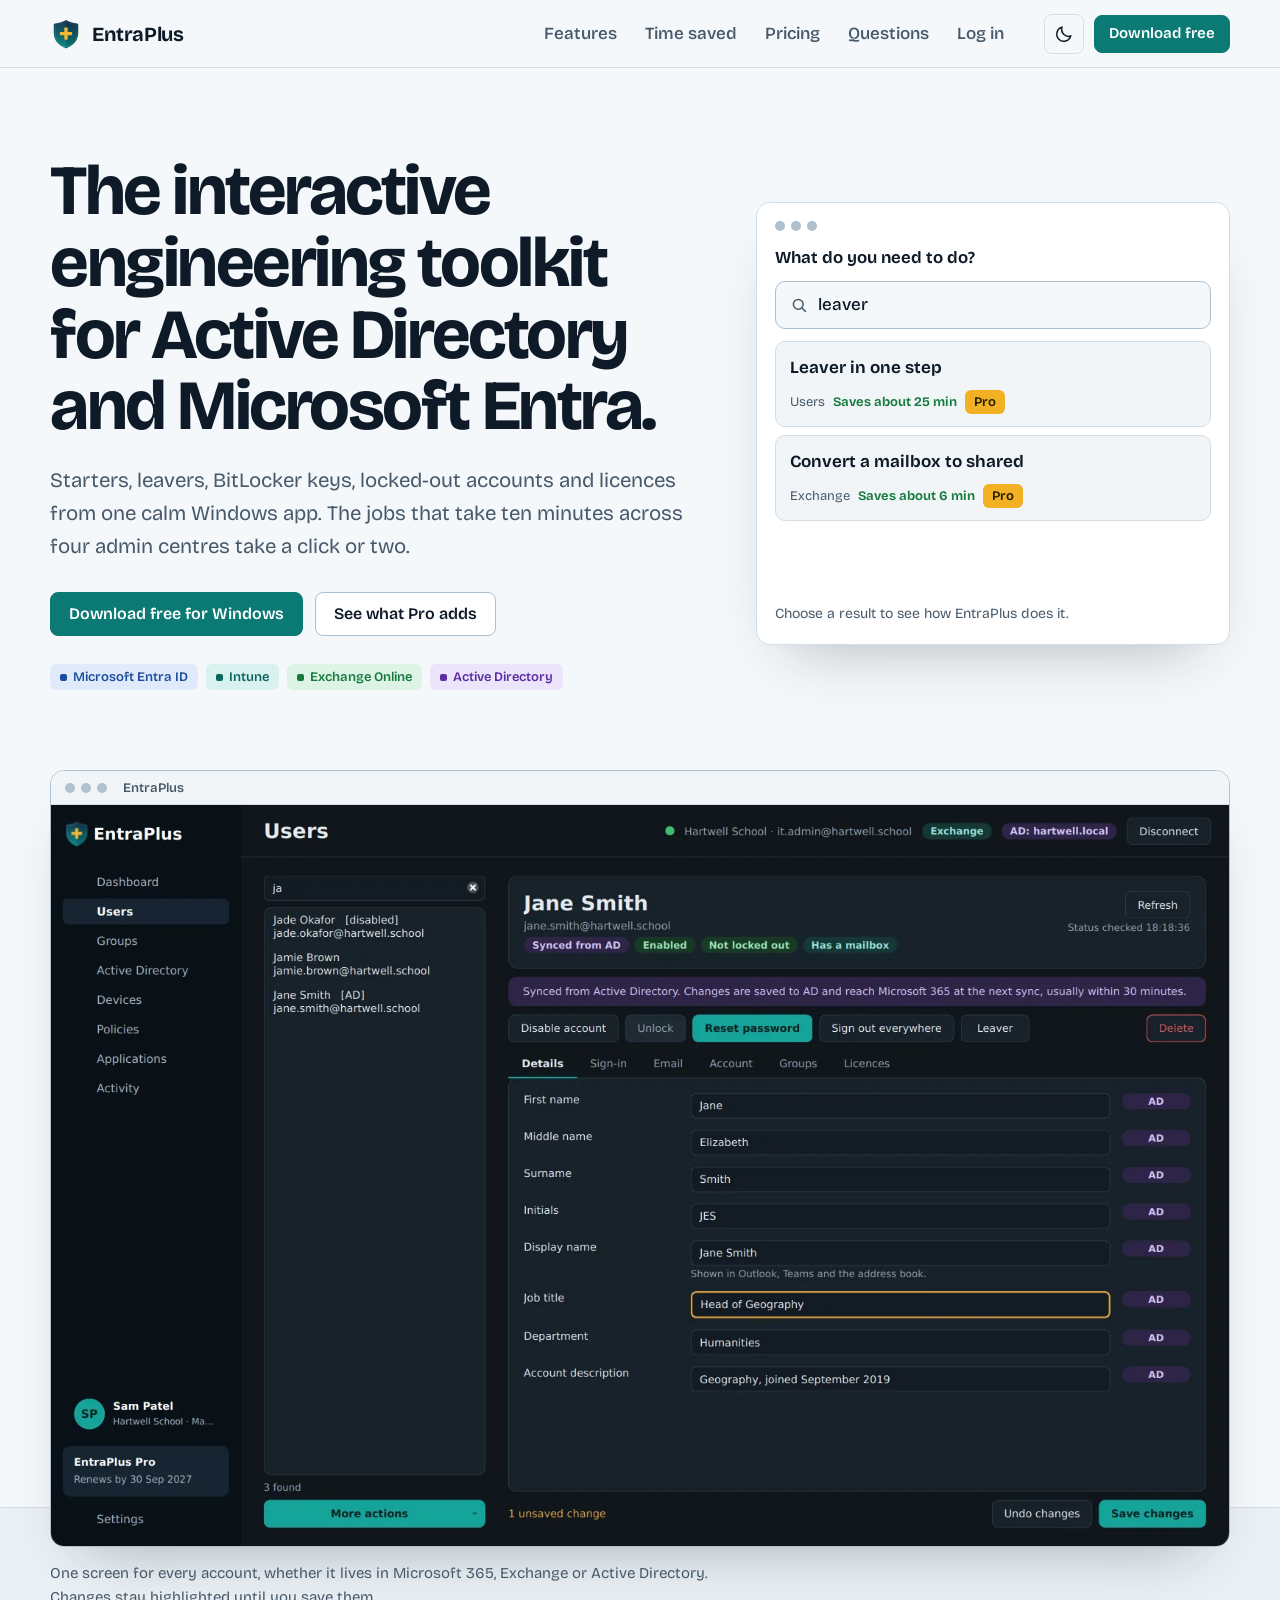
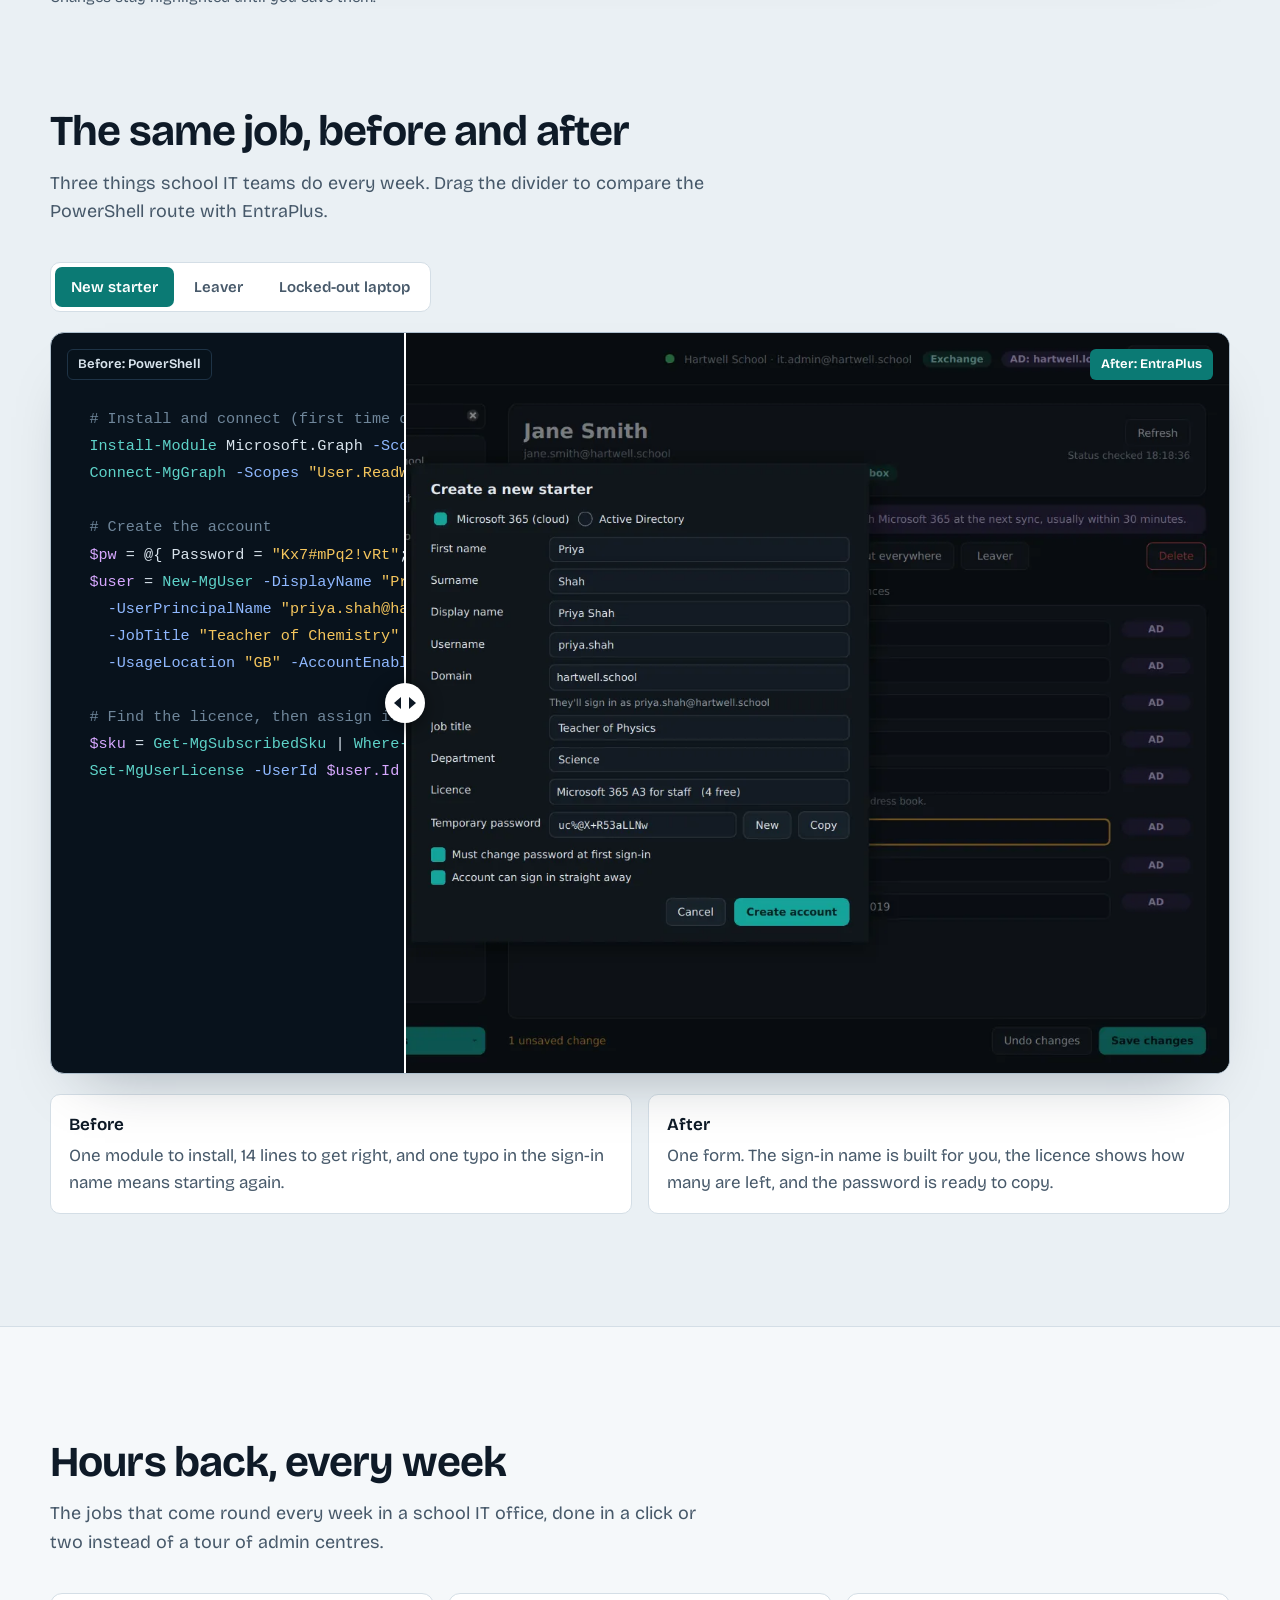
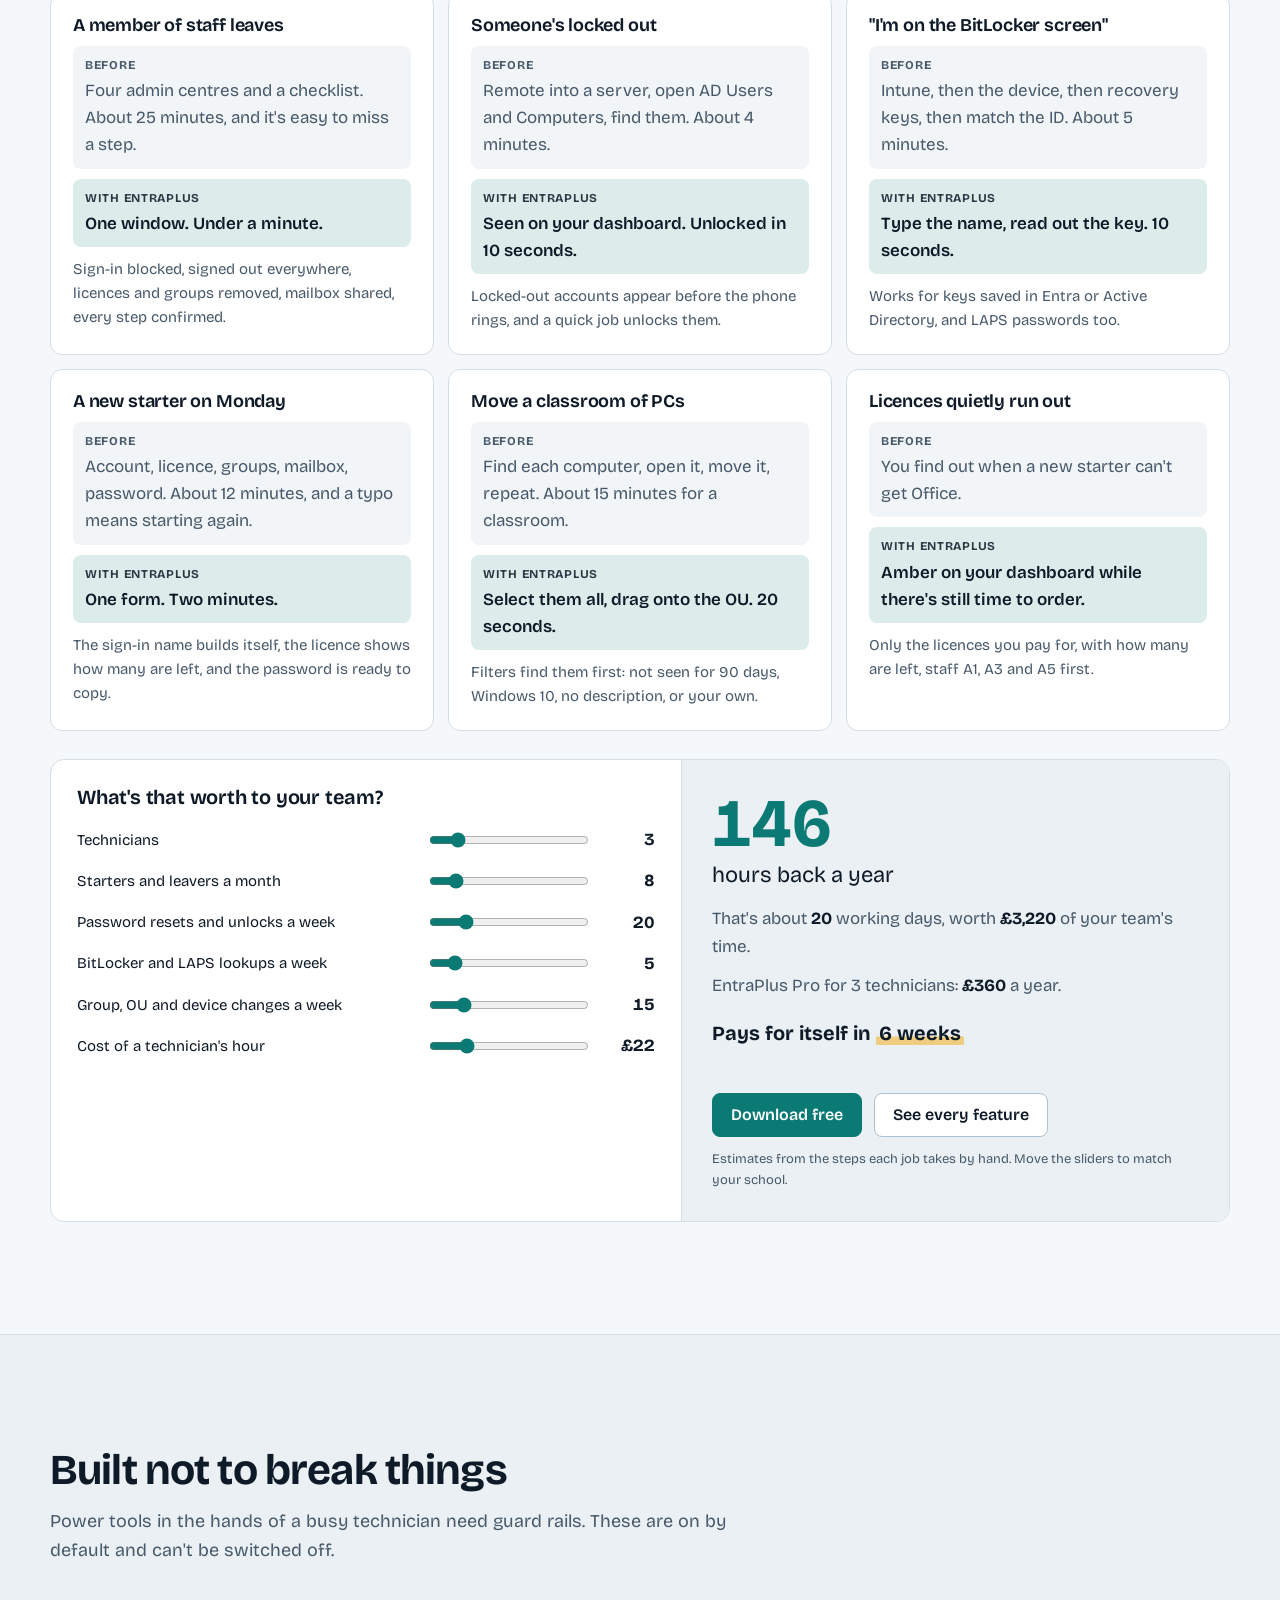
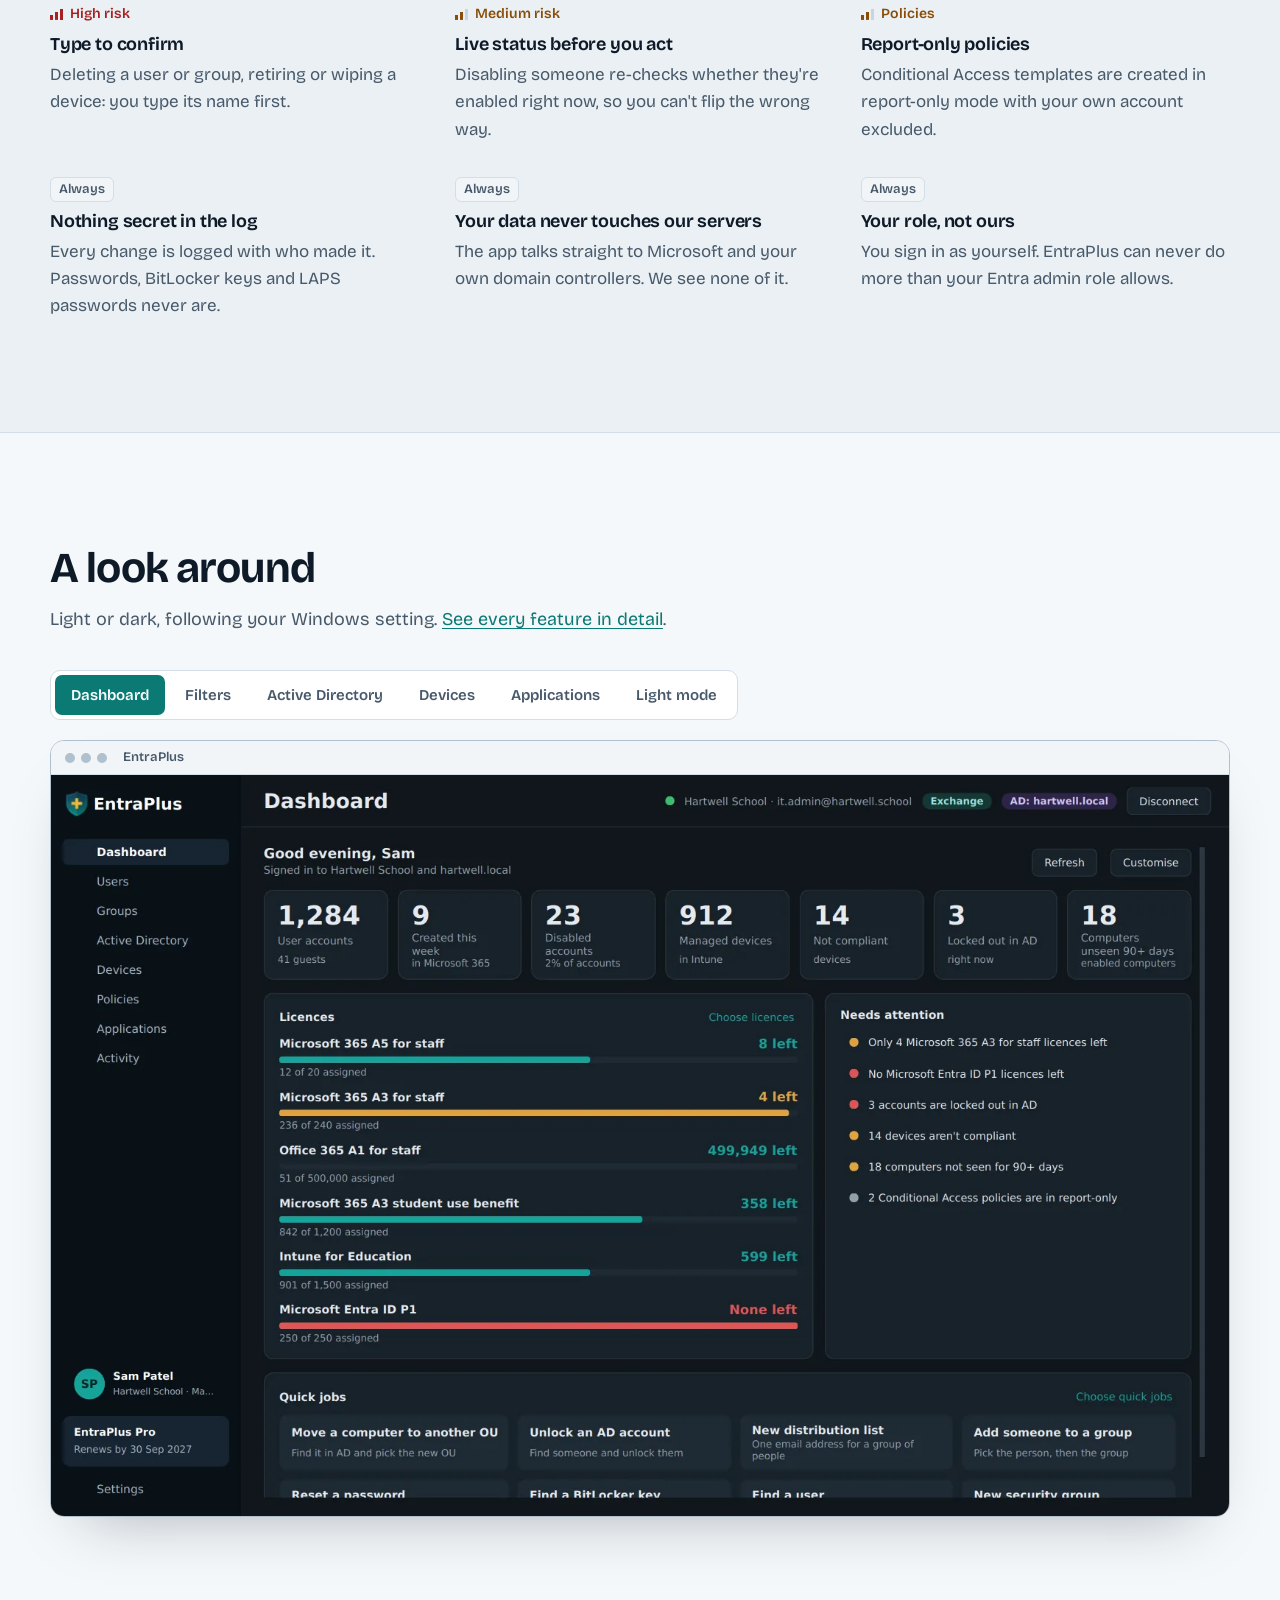
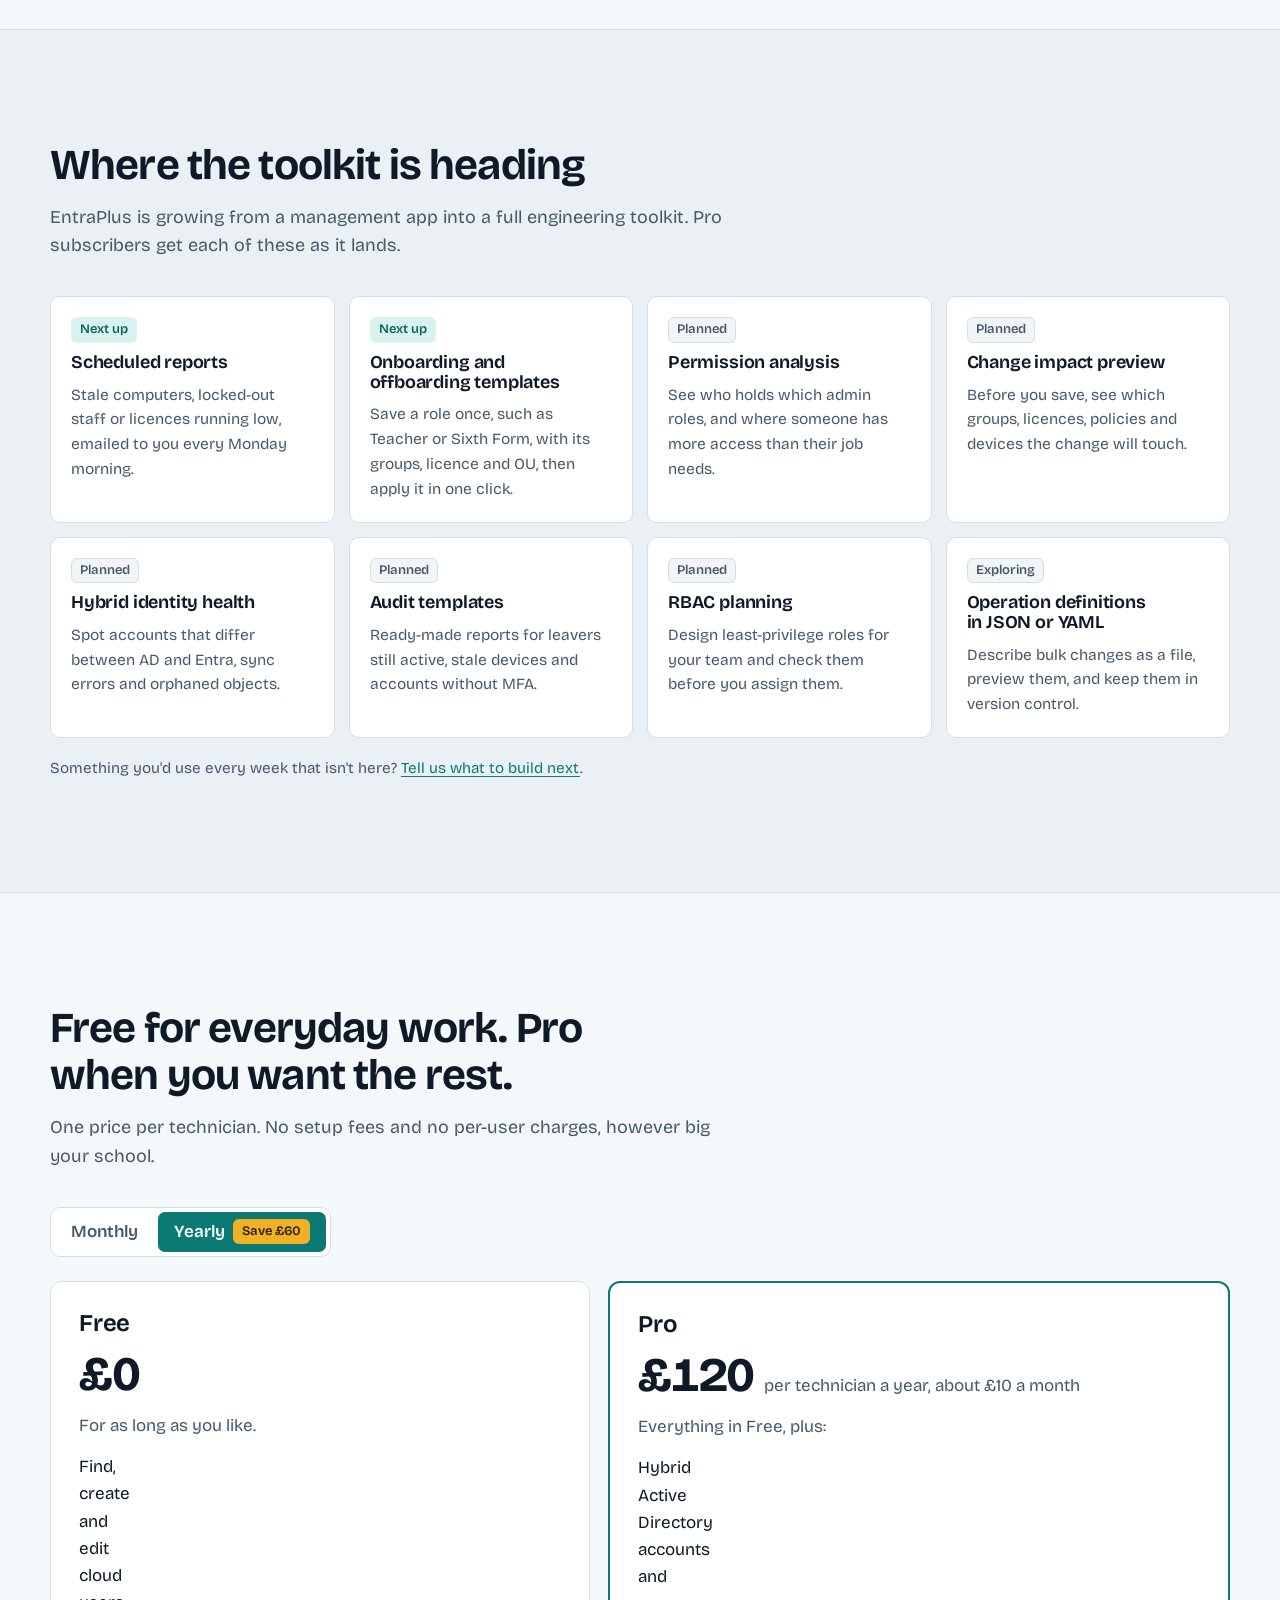
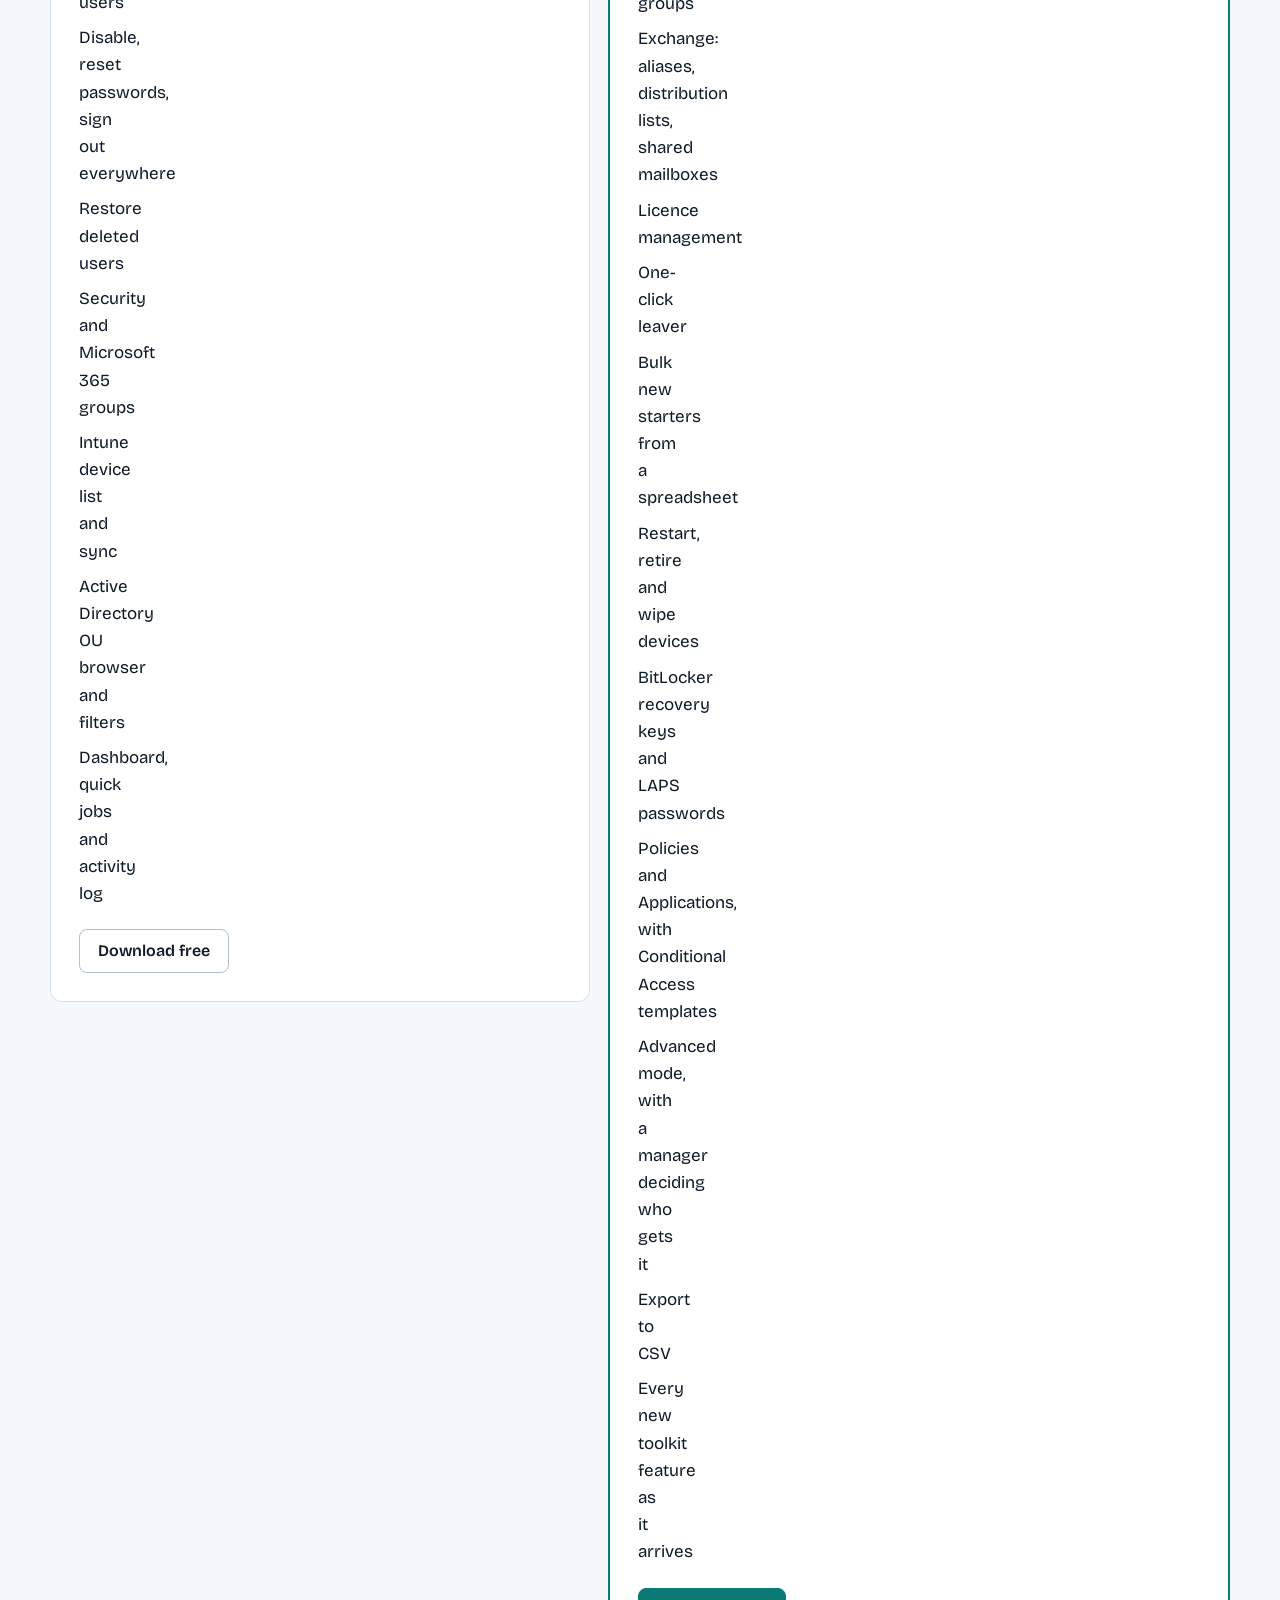
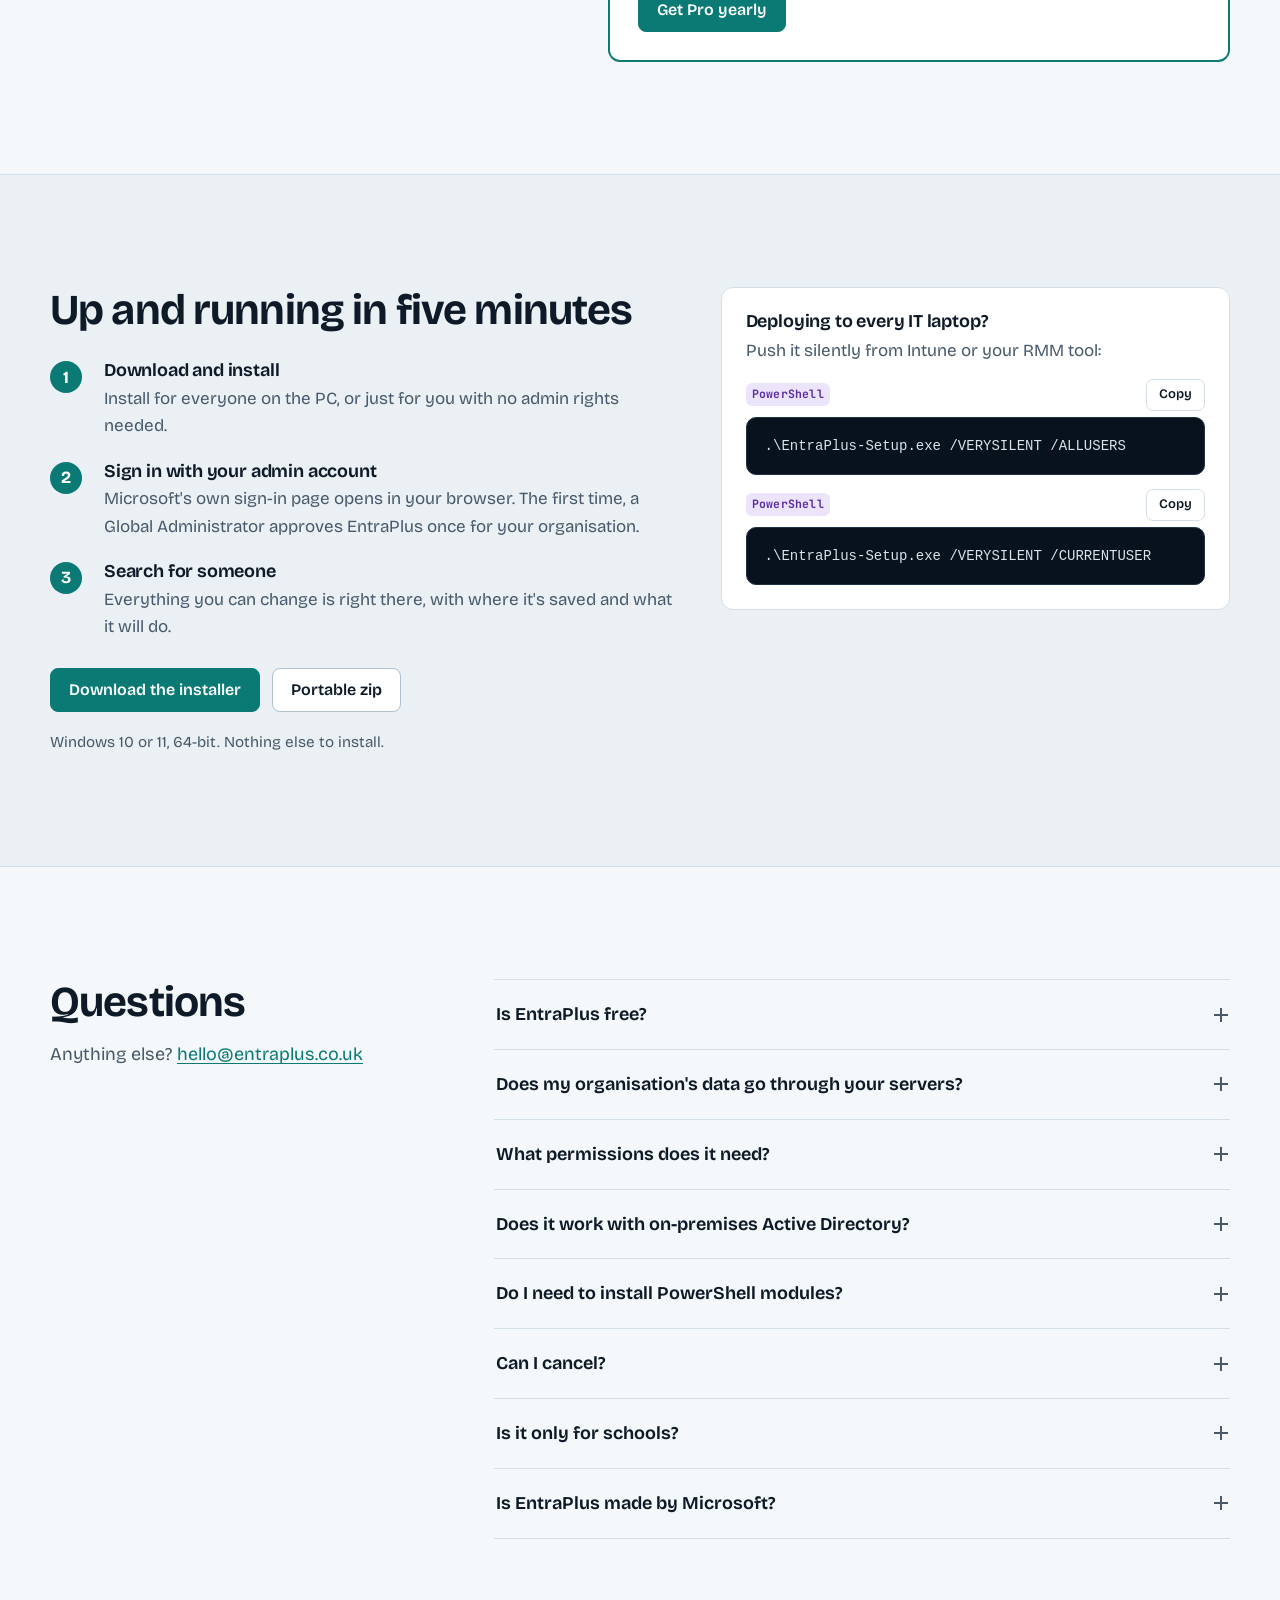
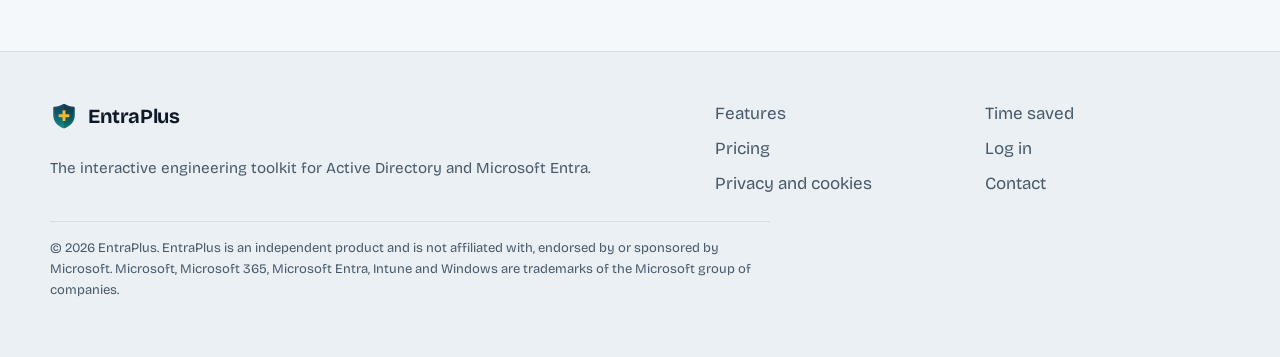
==== commit 1e104ed6: "website update 0.5.0" ====
--- a/index.html
+++ b/index.html
@@ -4,7 +4,7 @@
   <meta charset="utf-8">
   <meta name="viewport" content="width=device-width, initial-scale=1">
   <title>EntraPlus: Active Directory and Microsoft Entra admin toolkit for schools</title>
-  <meta name="description" content="Create starters, run leavers, find BitLocker keys and manage Intune, groups and Conditional Access from one Windows app. See the exact Graph call behind every action. Free to download.">
+  <meta name="description" content="Starters, leavers, BitLocker keys, locked-out accounts, licences and Intune devices from one Windows app built for school IT teams. Get hours back every week. Free to download.">
   <link rel="canonical" href="https://entraplus.co.uk/">
   <meta name="theme-color" content="#0D1824" media="(prefers-color-scheme: dark)">
   <meta name="theme-color" content="#F4F7F9" media="(prefers-color-scheme: light)">
@@ -14,7 +14,7 @@
   <meta property="og:site_name" content="EntraPlus">
   <meta property="og:url" content="https://entraplus.co.uk/">
   <meta property="og:title" content="EntraPlus: the interactive toolkit for Active Directory and Microsoft Entra">
-  <meta property="og:description" content="Starters, leavers, devices, groups and Conditional Access in one Windows app, with the exact Graph call behind every action.">
+  <meta property="og:description" content="Starters, leavers, devices, groups and Active Directory in one calm Windows app. The jobs that eat your week, done in a click or two.">
   <meta property="og:image" content="https://entraplus.co.uk/og-image.png">
   <meta property="og:image:width" content="1200">
   <meta property="og:image:height" content="630">
@@ -112,8 +112,8 @@
         <span>EntraPlus</span>
       </a>
       <nav class="site-nav" id="site-nav" aria-label="Main">
-        <a href="#compare">Before and after</a>
-        <a href="#toolkit">Toolkit</a>
+        <a href="/features.html">Features</a>
+        <a href="#time">Time saved</a>
         <a href="#pricing">Pricing</a>
         <a href="#faq">Questions</a>
         <a href="/login.html" class="nav-login">Log in</a>
@@ -137,7 +137,7 @@
       <div class="wrap hero-grid">
         <div class="hero-copy">
           <h1 id="hero-title">The interactive engineering toolkit for Active&nbsp;Directory and Microsoft&nbsp;Entra.</h1>
-          <p class="lede">Create starters, run leavers, find BitLocker keys and tidy Conditional Access from one Windows app, and see the exact Graph call behind every button.</p>
+          <p class="lede">Starters, leavers, BitLocker keys, locked-out accounts and licences from one calm Windows app. The jobs that take ten minutes across four admin centres take a click or two.</p>
           <div class="cta-row">
             <a class="btn btn-primary" href="#download">Download free for Windows</a>
             <a class="btn" href="#pricing">See what Pro adds</a>
@@ -158,7 +158,7 @@
             <input id="hero-q" type="search" autocomplete="off" spellcheck="false" placeholder="Try leaver, bitlocker or password" aria-controls="hero-results" aria-describedby="hero-hint">
           </div>
           <ul id="hero-results" class="console-results" aria-live="polite"></ul>
-          <p id="hero-hint" class="console-hint">Choose a result to see its safety checks and the exact API call.</p>
+          <p id="hero-hint" class="console-hint">Choose a result to see how EntraPlus does it.</p>
         </div>
       </div>
 
@@ -169,9 +169,9 @@
             <img src="/assets/img/shots/dark-users-1600.webp"
                  srcset="/assets/img/shots/dark-users-960.webp 960w, /assets/img/shots/dark-users-1600.webp 1600w"
                  sizes="(min-width: 1240px) 1160px, 94vw" width="1600" height="1006" fetchpriority="high"
-                 alt="EntraPlus user screen: Jane Smith's details with live status badges, account actions and an unsaved job title change highlighted">
-          </div>
-          <figcaption>Every field shows where it's saved: Entra, Exchange or Active Directory. Changes stay highlighted until you save them.</figcaption>
+                 alt="EntraPlus user screen: Jane Smith, synced from Active Directory, with live status badges, account actions and an unsaved job title change highlighted">
+          </div>
+          <figcaption>One screen for every account, whether it lives in Microsoft 365, Exchange or Active Directory. Changes stay highlighted until you save them.</figcaption>
         </figure>
       </div>
     </section>
@@ -211,73 +211,72 @@
       </div>
     </section>
 
-    <!-- Toolkit explorer: search, filters, interactive table, sticky sidebar -->
-    <section id="toolkit" aria-labelledby="toolkit-title">
+    <!-- Time back: the jobs that eat the week, and what EntraPlus gives back -->
+    <section id="time" aria-labelledby="time-title">
       <div class="wrap">
         <div class="section-head">
-          <h2 id="toolkit-title">Every action, and exactly how it's done</h2>
-          <p>Nothing hidden. Each action lists the Microsoft Graph or PowerShell call behind it, how risky it is, and the safety check EntraPlus adds. Open a row to copy the command.</p>
-        </div>
-
-        <div class="explorer">
-          <nav class="explorer-side" aria-label="Toolkit areas">
-            <ul id="tk-areas"></ul>
-            <div class="legend" aria-label="Risk levels">
-              <p class="legend-title">Risk</p>
-              <p><span class="risk" data-r="low"><i></i>Low</span> Easy to undo</p>
-              <p><span class="risk" data-r="medium"><i></i>Medium</span> Affects the person</p>
-              <p><span class="risk" data-r="high"><i></i>High</span> Hard to undo</p>
+          <h2 id="time-title">Hours back, every week</h2>
+          <p>The jobs that come round every week in a school IT office, done in a click or two instead of a tour of admin centres.</p>
+        </div>
+        <ul class="time-cards">
+          <li class="time-card">
+            <h3>A member of staff leaves</h3>
+            <p class="before"><span>Before</span>Four admin centres and a checklist. About 25 minutes, and it's easy to miss a step.</p>
+            <p class="after"><span>With EntraPlus</span>One window. Under a minute.</p>
+            <p class="detail">Sign-in blocked, signed out everywhere, licences and groups removed, mailbox shared, every step confirmed.</p>
+          </li>
+          <li class="time-card">
+            <h3>Someone's locked out</h3>
+            <p class="before"><span>Before</span>Remote into a server, open AD Users and Computers, find them. About 4 minutes.</p>
+            <p class="after"><span>With EntraPlus</span>Seen on your dashboard. Unlocked in 10 seconds.</p>
+            <p class="detail">Locked-out accounts appear before the phone rings, and a quick job unlocks them.</p>
+          </li>
+          <li class="time-card">
+            <h3>"I'm on the BitLocker screen"</h3>
+            <p class="before"><span>Before</span>Intune, then the device, then recovery keys, then match the ID. About 5 minutes.</p>
+            <p class="after"><span>With EntraPlus</span>Type the name, read out the key. 10 seconds.</p>
+            <p class="detail">Works for keys saved in Entra or Active Directory, and LAPS passwords too.</p>
+          </li>
+          <li class="time-card">
+            <h3>A new starter on Monday</h3>
+            <p class="before"><span>Before</span>Account, licence, groups, mailbox, password. About 12 minutes, and a typo means starting again.</p>
+            <p class="after"><span>With EntraPlus</span>One form. Two minutes.</p>
+            <p class="detail">The sign-in name builds itself, the licence shows how many are left, and the password is ready to copy.</p>
+          </li>
+          <li class="time-card">
+            <h3>Move a classroom of PCs</h3>
+            <p class="before"><span>Before</span>Find each computer, open it, move it, repeat. About 15 minutes for a classroom.</p>
+            <p class="after"><span>With EntraPlus</span>Select them all, drag onto the OU. 20 seconds.</p>
+            <p class="detail">Filters find them first: not seen for 90 days, Windows 10, no description, or your own.</p>
+          </li>
+          <li class="time-card">
+            <h3>Licences quietly run out</h3>
+            <p class="before"><span>Before</span>You find out when a new starter can't get Office.</p>
+            <p class="after"><span>With EntraPlus</span>Amber on your dashboard while there's still time to order.</p>
+            <p class="detail">Only the licences you pay for, with how many are left, staff A1, A3 and A5 first.</p>
+          </li>
+        </ul>
+
+        <div class="calc" id="calc">
+          <div class="calc-inputs">
+            <h3>What's that worth to your team?</h3>
+            <div class="calc-row"><label for="c-techs">Technicians</label><input type="range" id="c-techs" name="techs" min="1" max="15" value="3"><output for="c-techs">3</output></div>
+            <div class="calc-row"><label for="c-changes">Starters and leavers a month</label><input type="range" id="c-changes" name="changes" min="0" max="60" value="8"><output for="c-changes">8</output></div>
+            <div class="calc-row"><label for="c-everyday">Password resets and unlocks a week</label><input type="range" id="c-everyday" name="everyday" min="0" max="100" value="20"><output for="c-everyday">20</output></div>
+            <div class="calc-row"><label for="c-lookups">BitLocker and LAPS lookups a week</label><input type="range" id="c-lookups" name="lookups" min="0" max="40" value="5"><output for="c-lookups">5</output></div>
+            <div class="calc-row"><label for="c-admin">Group, OU and device changes a week</label><input type="range" id="c-admin" name="admin" min="0" max="80" value="15"><output for="c-admin">15</output></div>
+            <div class="calc-row"><label for="c-rate">Cost of a technician's hour</label><input type="range" id="c-rate" name="rate" min="12" max="60" value="22"><output for="c-rate">£22</output></div>
+          </div>
+          <div class="calc-result" aria-live="polite">
+            <p class="calc-big"><strong id="calc-hours">146</strong> hours back a year</p>
+            <p class="calc-sub">That's about <strong id="calc-days">19</strong> working days, worth <strong id="calc-value">£3,212</strong> of your team's time.</p>
+            <p class="calc-sub">EntraPlus Pro for <span id="calc-techs">3 technicians</span>: <strong id="calc-cost">£360</strong> a year.</p>
+            <p class="calc-payback">Pays for itself in <strong id="calc-payback">41 days</strong></p>
+            <div class="cta-row">
+              <a class="btn btn-primary" href="#download">Download free</a>
+              <a class="btn" href="/features.html">See every feature</a>
             </div>
-          </nav>
-
-          <div class="explorer-main">
-            <div class="explorer-tools">
-              <div class="field-search">
-                <label for="tk-q" class="sr-only">Search actions</label>
-                <svg viewBox="0 0 24 24" aria-hidden="true"><circle cx="11" cy="11" r="6.5"/><path d="m16 16 4.5 4.5"/></svg>
-                <input id="tk-q" type="search" placeholder="Search actions, endpoints or cmdlets" autocomplete="off" spellcheck="false">
-              </div>
-              <div class="filters">
-                <div class="filter-group" role="group" aria-label="Plan">
-                  <button type="button" class="chip" data-filter="plan" data-value="Free" aria-pressed="false">Free</button>
-                  <button type="button" class="chip" data-filter="plan" data-value="Pro" aria-pressed="false">Pro</button>
-                </div>
-                <div class="filter-group" role="group" aria-label="Risk">
-                  <button type="button" class="chip" data-filter="risk" data-value="low" aria-pressed="false">Low risk</button>
-                  <button type="button" class="chip" data-filter="risk" data-value="medium" aria-pressed="false">Medium</button>
-                  <button type="button" class="chip" data-filter="risk" data-value="high" aria-pressed="false">High</button>
-                </div>
-                <div class="filter-group" role="group" aria-label="Method">
-                  <button type="button" class="chip" data-filter="method" data-value="GET" aria-pressed="false">GET</button>
-                  <button type="button" class="chip" data-filter="method" data-value="POST" aria-pressed="false">POST</button>
-                  <button type="button" class="chip" data-filter="method" data-value="PATCH" aria-pressed="false">PATCH</button>
-                  <button type="button" class="chip" data-filter="method" data-value="DELETE" aria-pressed="false">DELETE</button>
-                  <button type="button" class="chip" data-filter="method" data-value="PS" aria-pressed="false">PowerShell</button>
-                </div>
-              </div>
-              <p class="tk-count" id="tk-count" aria-live="polite"></p>
-            </div>
-
-            <div class="table-wrap">
-              <table class="tk">
-                <caption class="sr-only">EntraPlus actions with platform, API call, risk and plan. Open a row for details.</caption>
-                <thead>
-                  <tr>
-                    <th scope="col"><button type="button" class="sort" data-sort="title">Action</button></th>
-                    <th scope="col">Where</th>
-                    <th scope="col">Call</th>
-                    <th scope="col"><button type="button" class="sort" data-sort="risk">Risk</button></th>
-                    <th scope="col"><button type="button" class="sort" data-sort="plan">Plan</button></th>
-                  </tr>
-                </thead>
-                <tbody id="tk-body"></tbody>
-              </table>
-              <noscript><p class="tk-empty">Turn on JavaScript to explore the toolkit.</p></noscript>
-              <div class="tk-empty" id="tk-empty" hidden>
-                <p>No actions match those filters.</p>
-                <button type="button" class="btn btn-small" id="tk-clear">Clear search and filters</button>
-              </div>
-            </div>
+            <p class="hint">Estimates from the steps each job takes by hand. Move the sliders to match your school.</p>
           </div>
         </div>
       </div>
@@ -306,14 +305,15 @@
       <div class="wrap">
         <div class="section-head">
           <h2 id="screens-title">A look around</h2>
-          <p>Light or dark, following your Windows setting.</p>
+          <p>Light or dark, following your Windows setting. <a href="/features.html">See every feature in detail</a>.</p>
         </div>
         <div class="tabs" role="tablist" aria-label="Choose a screen">
-          <button role="tab" id="shot-tab-dashboard" aria-selected="true" aria-controls="shot-panel" data-shot="dark-dashboard" data-alt="Dashboard with user, device and compliance counts, licence usage bars and common jobs">Dashboard</button>
-          <button role="tab" id="shot-tab-devices" aria-selected="false" aria-controls="shot-panel" data-shot="dark-devices" data-alt="Devices screen listing Intune laptops and iPads with compliance, last check-in, and actions for the selected device" tabindex="-1">Devices</button>
-          <button role="tab" id="shot-tab-policies" aria-selected="false" aria-controls="shot-panel" data-shot="dark-policies" data-alt="Conditional Access policies with their state and a plain-English summary of the selected policy" tabindex="-1">Policies</button>
-          <button role="tab" id="shot-tab-groups" aria-selected="false" aria-controls="shot-panel" data-shot="light-groups" data-alt="Groups screen in light mode showing a Microsoft 365 group and its members" tabindex="-1">Groups</button>
-          <button role="tab" id="shot-tab-users" aria-selected="false" aria-controls="shot-panel" data-shot="light-users" data-alt="User screen in light mode" tabindex="-1">Users</button>
+          <button role="tab" id="shot-tab-dashboard" aria-selected="true" aria-controls="shot-panel" data-shot="dark-dashboard" data-alt="Dashboard: user and device counts, licences running low, accounts locked out in Active Directory, and quick jobs">Dashboard</button>
+          <button role="tab" id="shot-tab-filters" aria-selected="false" aria-controls="shot-panel" data-shot="dark-filter" data-alt="Building a custom filter: Science staff who haven't signed in for 60 days, saved to use again" tabindex="-1">Filters</button>
+          <button role="tab" id="shot-tab-ad" aria-selected="false" aria-controls="shot-panel" data-shot="dark-ad-computers" data-alt="Active Directory computers filtered to those not seen for 90 days, with the OU tree and actions for the selected computer" tabindex="-1">Active Directory</button>
+          <button role="tab" id="shot-tab-devices" aria-selected="false" aria-controls="shot-panel" data-shot="dark-devices" data-alt="Intune devices filtered to those that aren't compliant, with details and actions for the selected laptop" tabindex="-1">Devices</button>
+          <button role="tab" id="shot-tab-apps" aria-selected="false" aria-controls="shot-panel" data-shot="dark-apps" data-alt="Applications: every enterprise app with who publishes it and when its secrets expire, one expiring in 11 days" tabindex="-1">Applications</button>
+          <button role="tab" id="shot-tab-light" aria-selected="false" aria-controls="shot-panel" data-shot="light-dashboard" data-alt="The dashboard in light mode" tabindex="-1">Light mode</button>
         </div>
         <div id="shot-panel" role="tabpanel" aria-labelledby="shot-tab-dashboard" tabindex="0">
           <div class="window">
@@ -321,7 +321,7 @@
             <img id="shot-img" src="/assets/img/shots/dark-dashboard-1600.webp"
                  srcset="/assets/img/shots/dark-dashboard-960.webp 960w, /assets/img/shots/dark-dashboard-1600.webp 1600w"
                  sizes="(min-width: 1240px) 1160px, 94vw" width="1600" height="1006" loading="lazy"
-                 alt="Dashboard with user, device and compliance counts, licence usage bars and common jobs">
+                 alt="Dashboard: user and device counts, licences running low, accounts locked out in Active Directory, and quick jobs">
           </div>
         </div>
       </div>
@@ -335,7 +335,7 @@
           <p>EntraPlus is growing from a management app into a full engineering toolkit. Pro subscribers get each of these as it lands.</p>
         </div>
         <ul class="cards">
-          <li class="card"><span class="badge badge-next">Next up</span><h3>Script export</h3><p>Turn any action into a PowerShell or Graph script you can review, save and run yourself.</p></li>
+          <li class="card"><span class="badge badge-next">Next up</span><h3>Scheduled reports</h3><p>Stale computers, locked-out staff or licences running low, emailed to you every Monday morning.</p></li>
           <li class="card"><span class="badge badge-next">Next up</span><h3>Onboarding and offboarding templates</h3><p>Save a role once, such as Teacher or Sixth Form, with its groups, licence and OU, then apply it in one click.</p></li>
           <li class="card"><span class="badge">Planned</span><h3>Permission analysis</h3><p>See who holds which admin roles, and where someone has more access than their job needs.</p></li>
           <li class="card"><span class="badge">Planned</span><h3>Change impact preview</h3><p>Before you save, see which groups, licences, policies and devices the change will touch.</p></li>
@@ -488,7 +488,8 @@
       </div>
       <nav aria-label="Footer">
         <ul>
-          <li><a href="#toolkit">Toolkit</a></li>
+          <li><a href="/features.html">Features</a></li>
+          <li><a href="#time">Time saved</a></li>
           <li><a href="#pricing">Pricing</a></li>
           <li><a href="/login.html">Log in</a></li>
           <li><a href="/privacy.html">Privacy and cookies</a></li>
--- a/assets/css/site.css
+++ b/assets/css/site.css
@@ -427,7 +427,7 @@
 .plan-note { color: var(--muted); }
 .ticks { list-style: none; display: grid; gap: 8px; margin-bottom: 8px; }
 .ticks li { display: grid; grid-template-columns: 22px 1fr; }
-.ticks li::before { content: ""; width: 12px; height: 7px; margin-top: .55em; border-left: 2px solid var(--accent); border-bottom: 2px solid var(--accent); transform: rotate(-45deg); }
+.feature-points li::before { content: ""; width: 12px; height: 7px; margin-top: .55em; border-left: 2px solid var(--accent); border-bottom: 2px solid var(--accent); transform: rotate(-45deg); }
 .plan .btn { justify-self: start; }
 
 /* ---------- download ---------- */
@@ -668,3 +668,86 @@
 /* destructive button (cancel subscription) */
 .btn-danger { color: var(--bad); border-color: color-mix(in srgb, var(--bad) 55%, transparent); }
 .btn-danger:hover { background: color-mix(in srgb, var(--bad) 10%, transparent); }
+
+/* invites */
+.invite-form { display: grid; grid-template-columns: 1fr auto auto; gap: 12px; align-items: end; margin: 6px 0 14px; }
+.invite-form .field { margin: 0; }
+.invite-form input, .invite-form select { min-height: 40px; padding: 0 10px; border-radius: 6px; border: 1px solid var(--line-strong);
+  background: var(--surface); color: var(--text); font: inherit; width: 100%; }
+.invite-hint, .invite-result { grid-column: 1 / -1; margin: 0; }
+.invite-outcomes { list-style: none; margin: 0 0 8px; padding: 0; display: grid; gap: 4px; }
+.invite-outcomes li::before { content: "✓ "; color: var(--ok); font-weight: 700; }
+.invite-outcomes li.no::before { content: "✕ "; color: var(--bad); }
+@media (max-width: 720px) { .invite-form { grid-template-columns: 1fr; } }
+
+/* ---------------------------------------------------------------- hero results: plain English */
+.console-results .r-area { font-size: .8125rem; color: var(--muted); }
+.console-results .r-saves { font-size: .8125rem; font-weight: 650; color: var(--ok); }
+
+/* ---------------------------------------------------------------- hours back, every week */
+.time-cards { list-style: none; display: grid; grid-template-columns: repeat(auto-fill, minmax(320px, 1fr)); gap: 14px; }
+.time-card { padding: 22px; border-radius: 12px; border: 1px solid var(--line); background: var(--surface); display: grid; gap: 10px; align-content: start; }
+.time-card h3 { font-size: 1.125rem; }
+.time-card p { margin: 0; }
+.time-card .before, .time-card .after { display: grid; gap: 2px; padding: 10px 12px; border-radius: 8px; }
+.time-card .before { background: var(--raised); color: var(--muted); }
+.time-card .after { background: color-mix(in srgb, var(--accent) 14%, transparent); color: var(--text); font-weight: 600; }
+.time-card .before span, .time-card .after span { font-size: .75rem; text-transform: uppercase; letter-spacing: .06em; font-weight: 700; }
+.time-card .after span { color: var(--text); opacity: .85; }
+.time-card .detail { color: var(--muted); font-size: .9375rem; }
+
+.calc { margin-top: 28px; display: grid; grid-template-columns: 1.15fr 1fr; gap: 0; border: 1px solid var(--line); border-radius: 14px; overflow: hidden; background: var(--surface); }
+.calc-inputs { padding: 26px; display: grid; gap: 14px; align-content: start; }
+.calc-inputs h3 { font-size: 1.25rem; margin-bottom: 4px; }
+.calc-row { display: grid; grid-template-columns: 1fr 160px 56px; align-items: center; gap: 12px; }
+.calc-row label { font-size: .9375rem; }
+.calc-row input[type=range] { width: 100%; accent-color: var(--accent); }
+.calc-row output { font-weight: 700; text-align: right; font-variant-numeric: tabular-nums; }
+.calc-result { padding: 30px; background: var(--band); border-left: 1px solid var(--line); display: grid; gap: 12px; align-content: center; }
+.calc-big { font-size: 1.375rem; margin: 0; }
+.calc-big strong { display: block; font-size: clamp(3rem, 6vw, 4.25rem); line-height: 1; color: var(--accent); font-variant-numeric: tabular-nums; }
+.calc-sub { margin: 0; color: var(--muted); }
+.calc-sub strong { color: var(--text); }
+.calc-payback { margin: 6px 0 4px; font-size: 1.25rem; font-weight: 700; }
+.calc-payback strong { color: var(--text); padding: 0 .15em; box-shadow: inset 0 -.42em 0 color-mix(in srgb, var(--gold) 55%, transparent); }
+.calc .hint { font-size: .8125rem; margin: 0; }
+@media (max-width: 860px) {
+  .calc { grid-template-columns: 1fr; }
+  .calc-result { border-left: 0; border-top: 1px solid var(--line); }
+  .calc-row { grid-template-columns: 1fr 48px; }
+  .calc-row input[type=range] { grid-column: 1 / -1; grid-row: 2; }
+}
+
+/* ---------------------------------------------------------------- features page */
+.features-hero { padding: clamp(56px, 8vw, 96px) 0 clamp(24px, 4vw, 40px); }
+.features-hero h1 { font-size: clamp(2.2rem, 4.6vw, 3.4rem); max-width: 20ch; }
+.features-hero .lede { max-width: 60ch; }
+.feature-jump { list-style: none; display: flex; flex-wrap: wrap; gap: 8px; margin: 26px 0 0; padding: 0; }
+.feature-jump a { display: inline-block; padding: 6px 12px; border-radius: 999px; border: 1px solid var(--line); text-decoration: none; color: var(--text); font-size: .9375rem; }
+.feature-jump a:hover { border-color: var(--accent); }
+.feature { padding: clamp(48px, 7vw, 88px) 0; scroll-margin-top: calc(var(--header-h) + 8px); }
+.feature.flip { background: var(--band); border-block: 1px solid var(--line); }
+.feature-grid { display: grid; grid-template-columns: minmax(0, 5fr) minmax(0, 7fr); gap: clamp(28px, 4vw, 56px); align-items: center; }
+.feature.flip .feature-grid { grid-template-columns: minmax(0, 7fr) minmax(0, 5fr); }
+.feature.flip .feature-copy { order: 2; }
+.feature .kicker { text-transform: uppercase; letter-spacing: .08em; font-size: .8125rem; font-weight: 700; color: var(--accent); margin: 0 0 10px; }
+.feature h2 { font-size: clamp(1.6rem, 3vw, 2.2rem); margin-bottom: 14px; }
+.feature-copy > p { color: var(--muted); font-size: 1.0625rem; }
+.feature-points { list-style: none; padding: 0; margin: 18px 0 0; display: grid; gap: 10px; }
+.feature-points li { padding-left: 28px; position: relative; }
+.feature-points li::before { content: ""; position: absolute; left: 0; top: .3em; width: 18px; height: 18px; border-radius: 50%;
+  background: color-mix(in srgb, var(--accent) 18%, transparent); }
+.feature-points li::after { content: ""; position: absolute; left: 6px; top: calc(.3em + 4px); width: 5px; height: 9px; border: solid var(--accent);
+  border-width: 0 2px 2px 0; transform: rotate(45deg); }
+.saves { margin-top: 20px; padding: 12px 14px; border-radius: 10px; background: var(--raised); border: 1px solid var(--line); }
+.saves strong { color: var(--ok); }
+.feature figure { margin: 0; }
+.feature figcaption { color: var(--muted); font-size: .9375rem; margin-top: 12px; }
+.more-grid { list-style: none; display: grid; grid-template-columns: repeat(auto-fill, minmax(240px, 1fr)); gap: 14px; padding: 0; }
+.more-grid li { padding: 20px; border-radius: 10px; border: 1px solid var(--line); background: var(--surface); }
+.more-grid h3 { font-size: 1.0625rem; margin-bottom: 6px; }
+.more-grid p { color: var(--muted); margin: 0; font-size: .9375rem; }
+@media (max-width: 960px) {
+  .feature-grid, .feature.flip .feature-grid { grid-template-columns: 1fr; }
+  .feature.flip .feature-copy { order: 0; }
+}
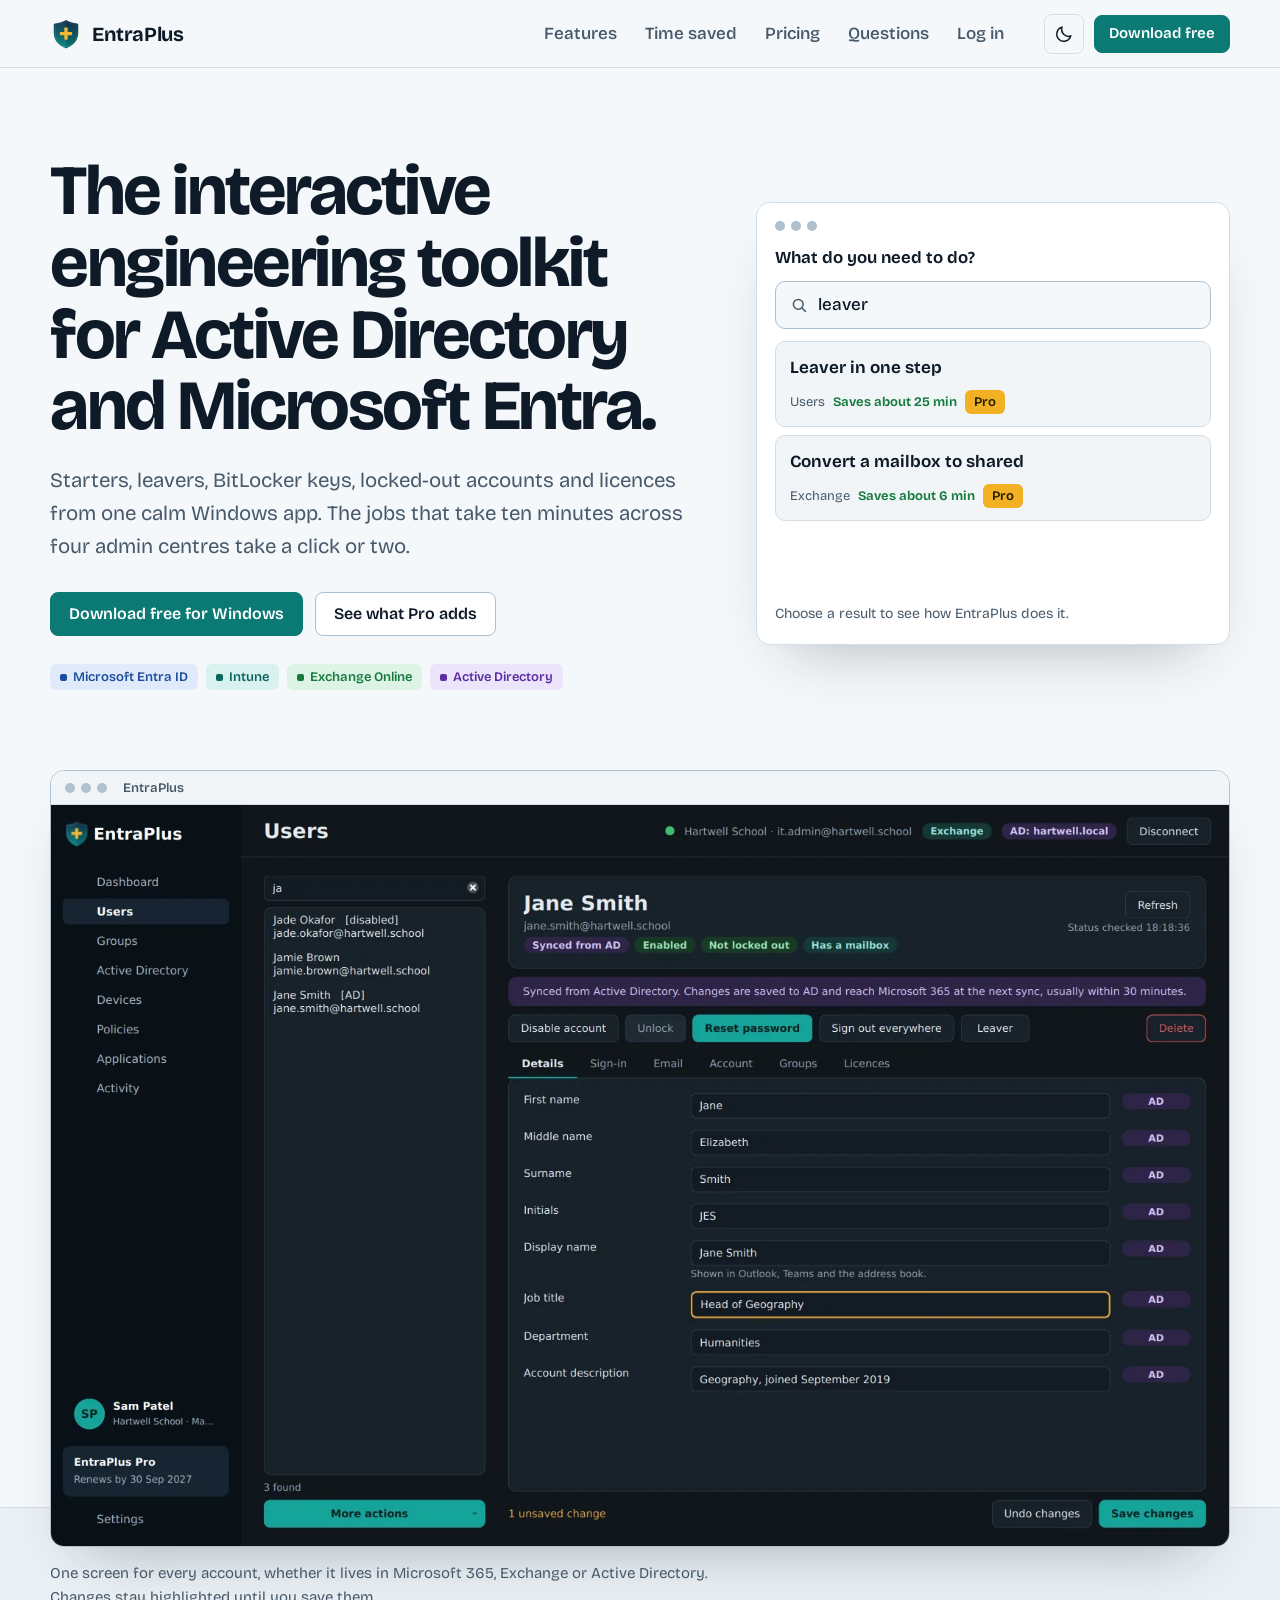
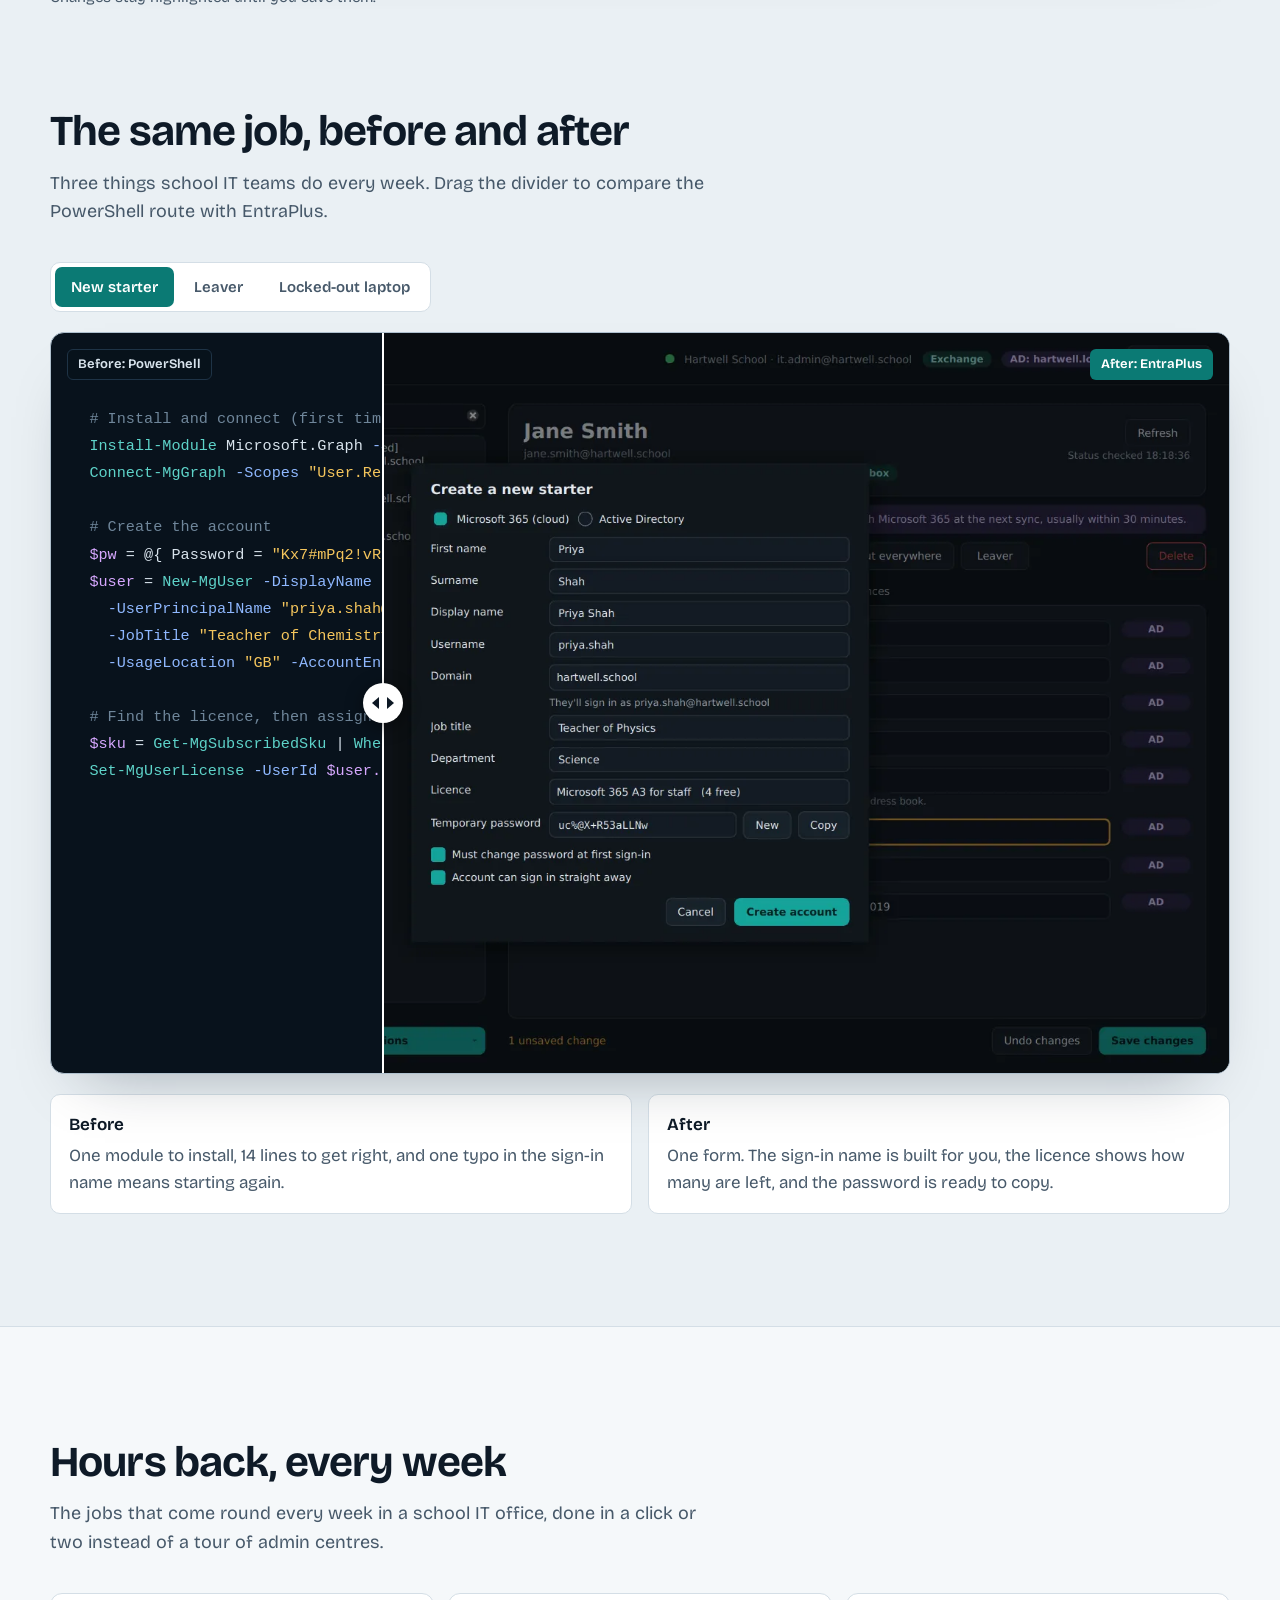
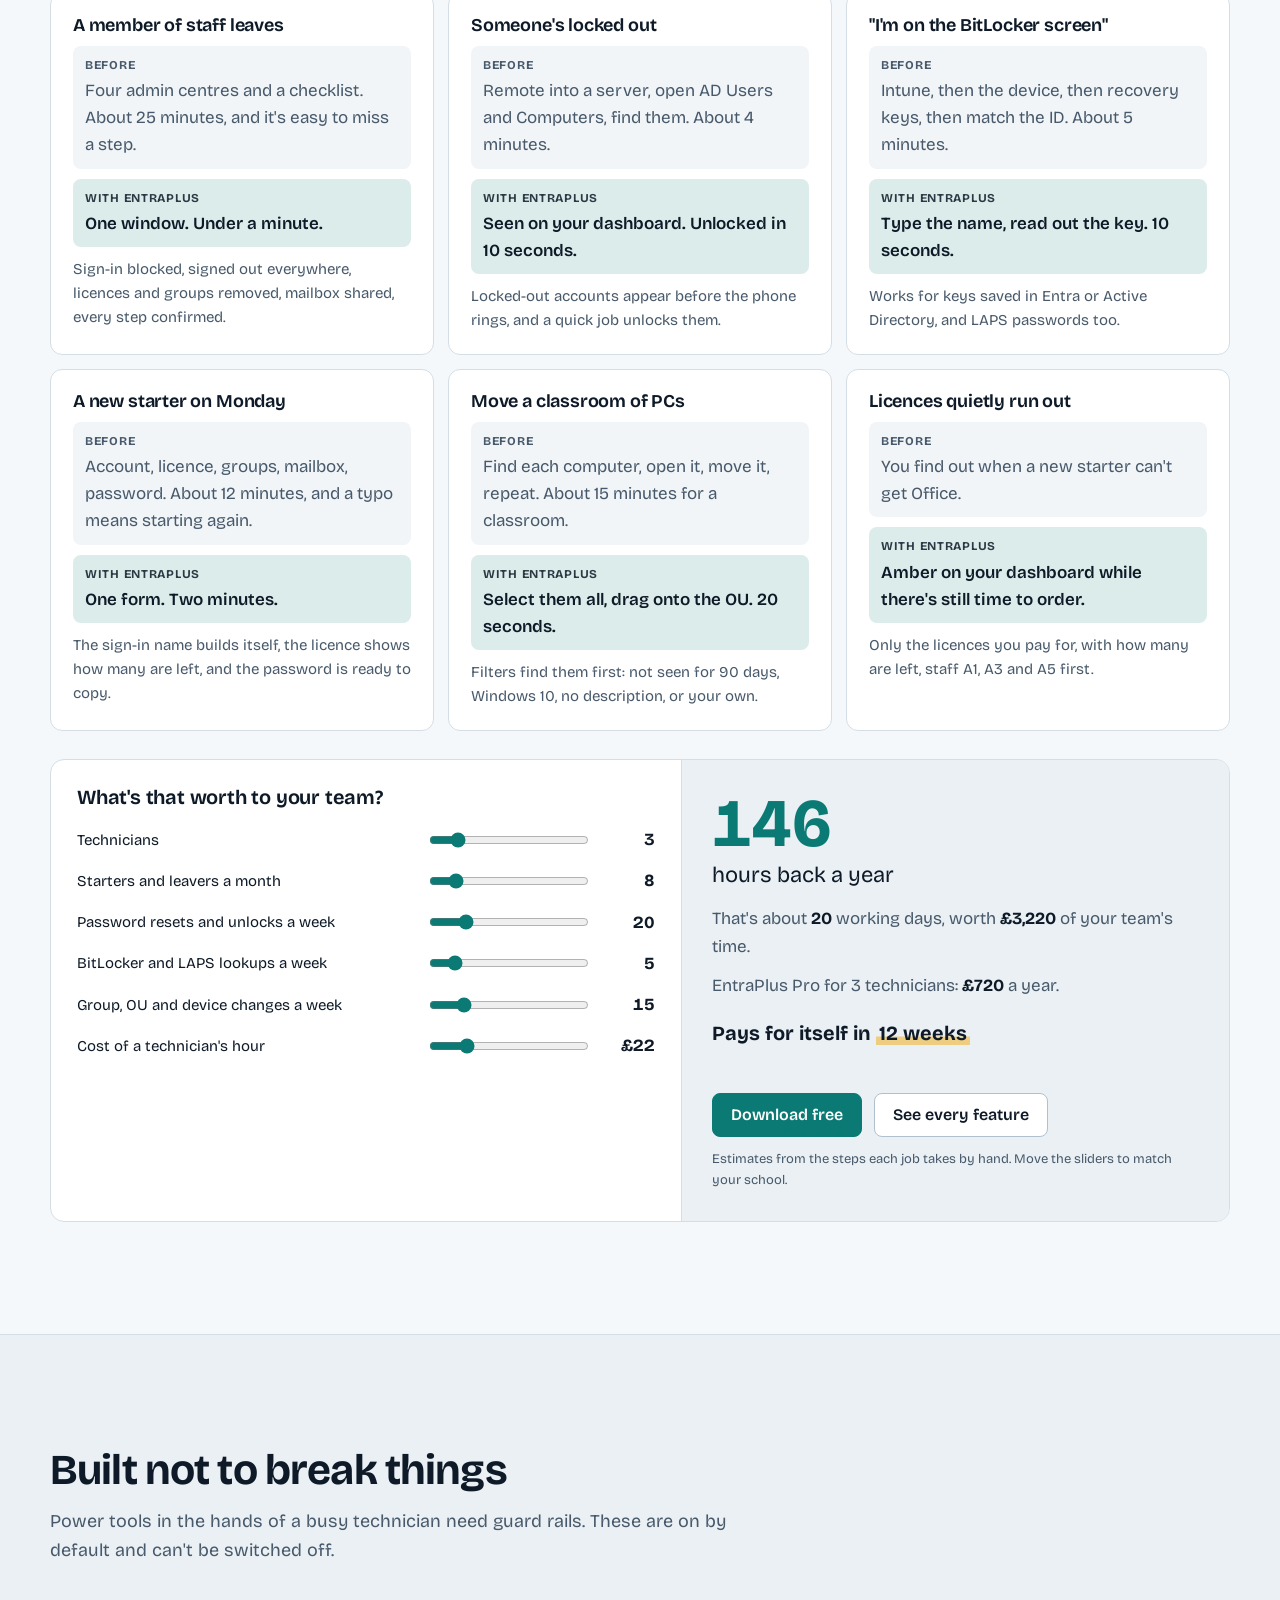
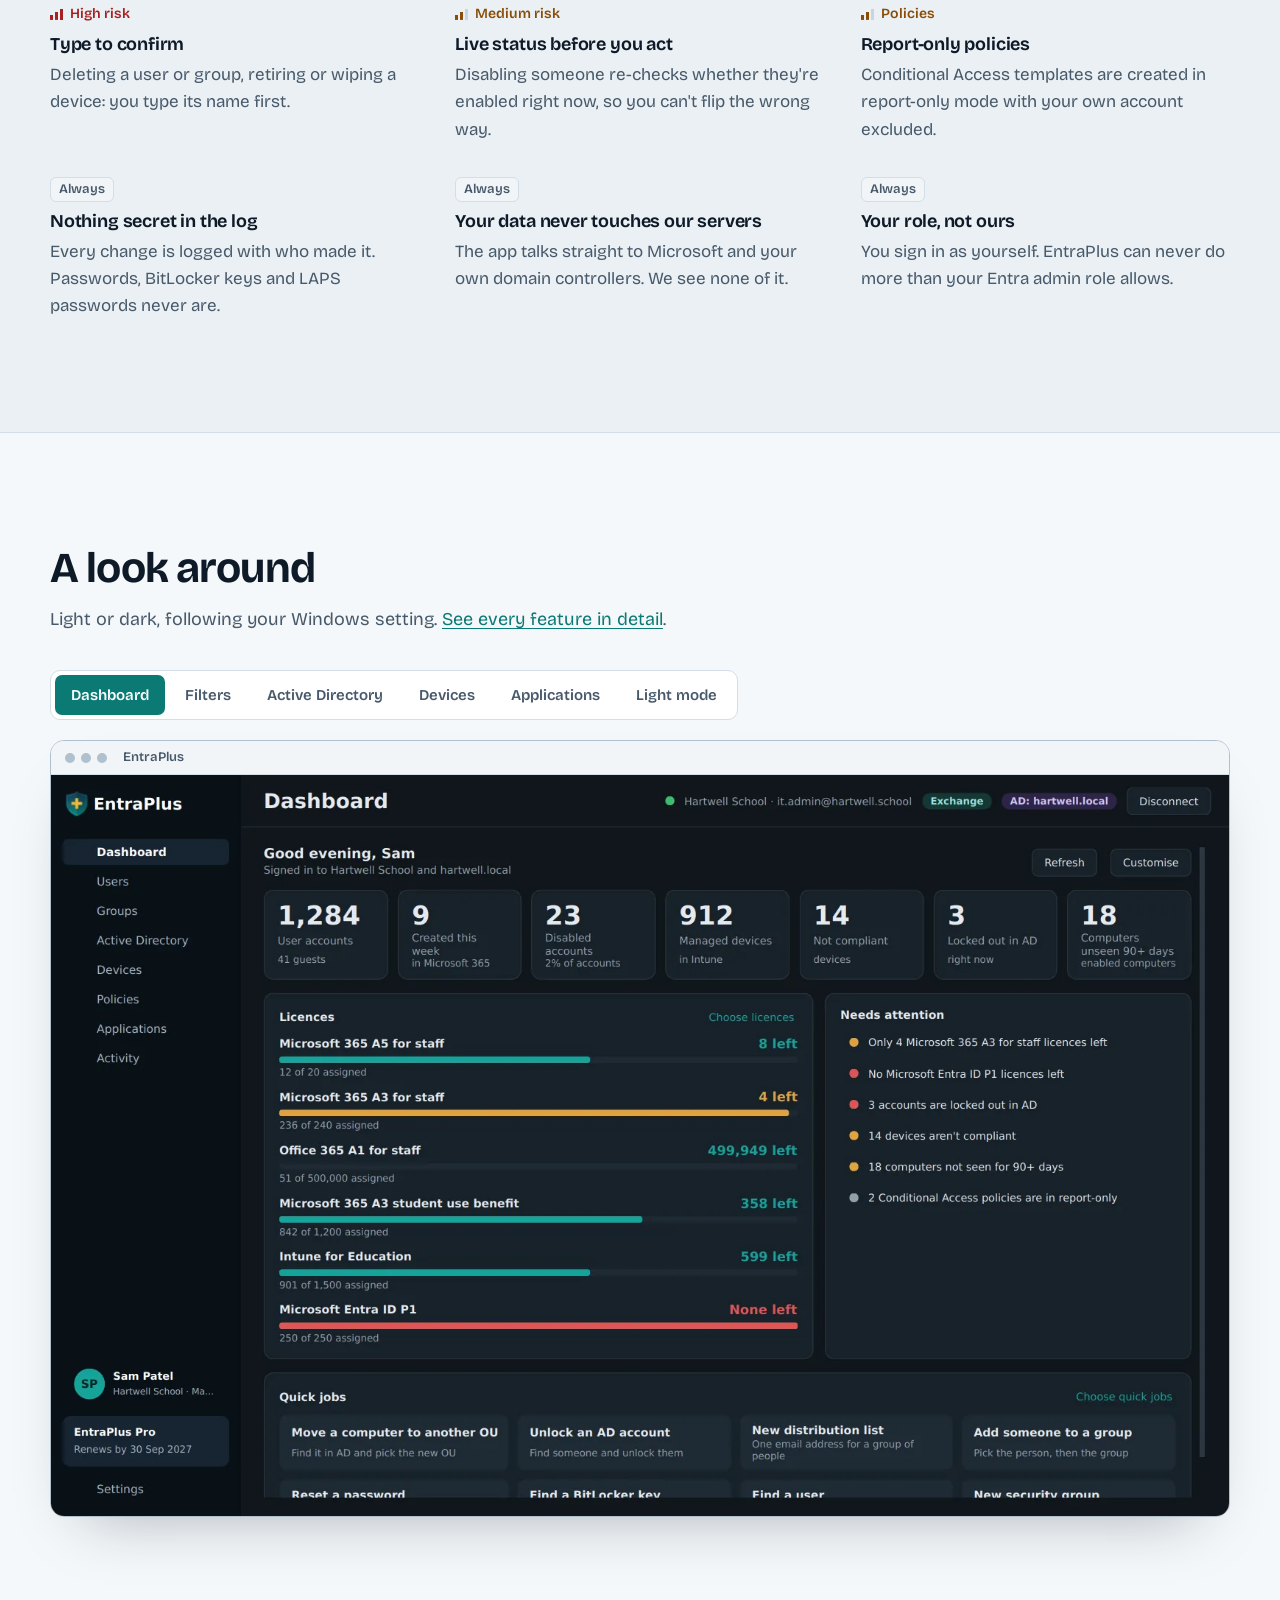
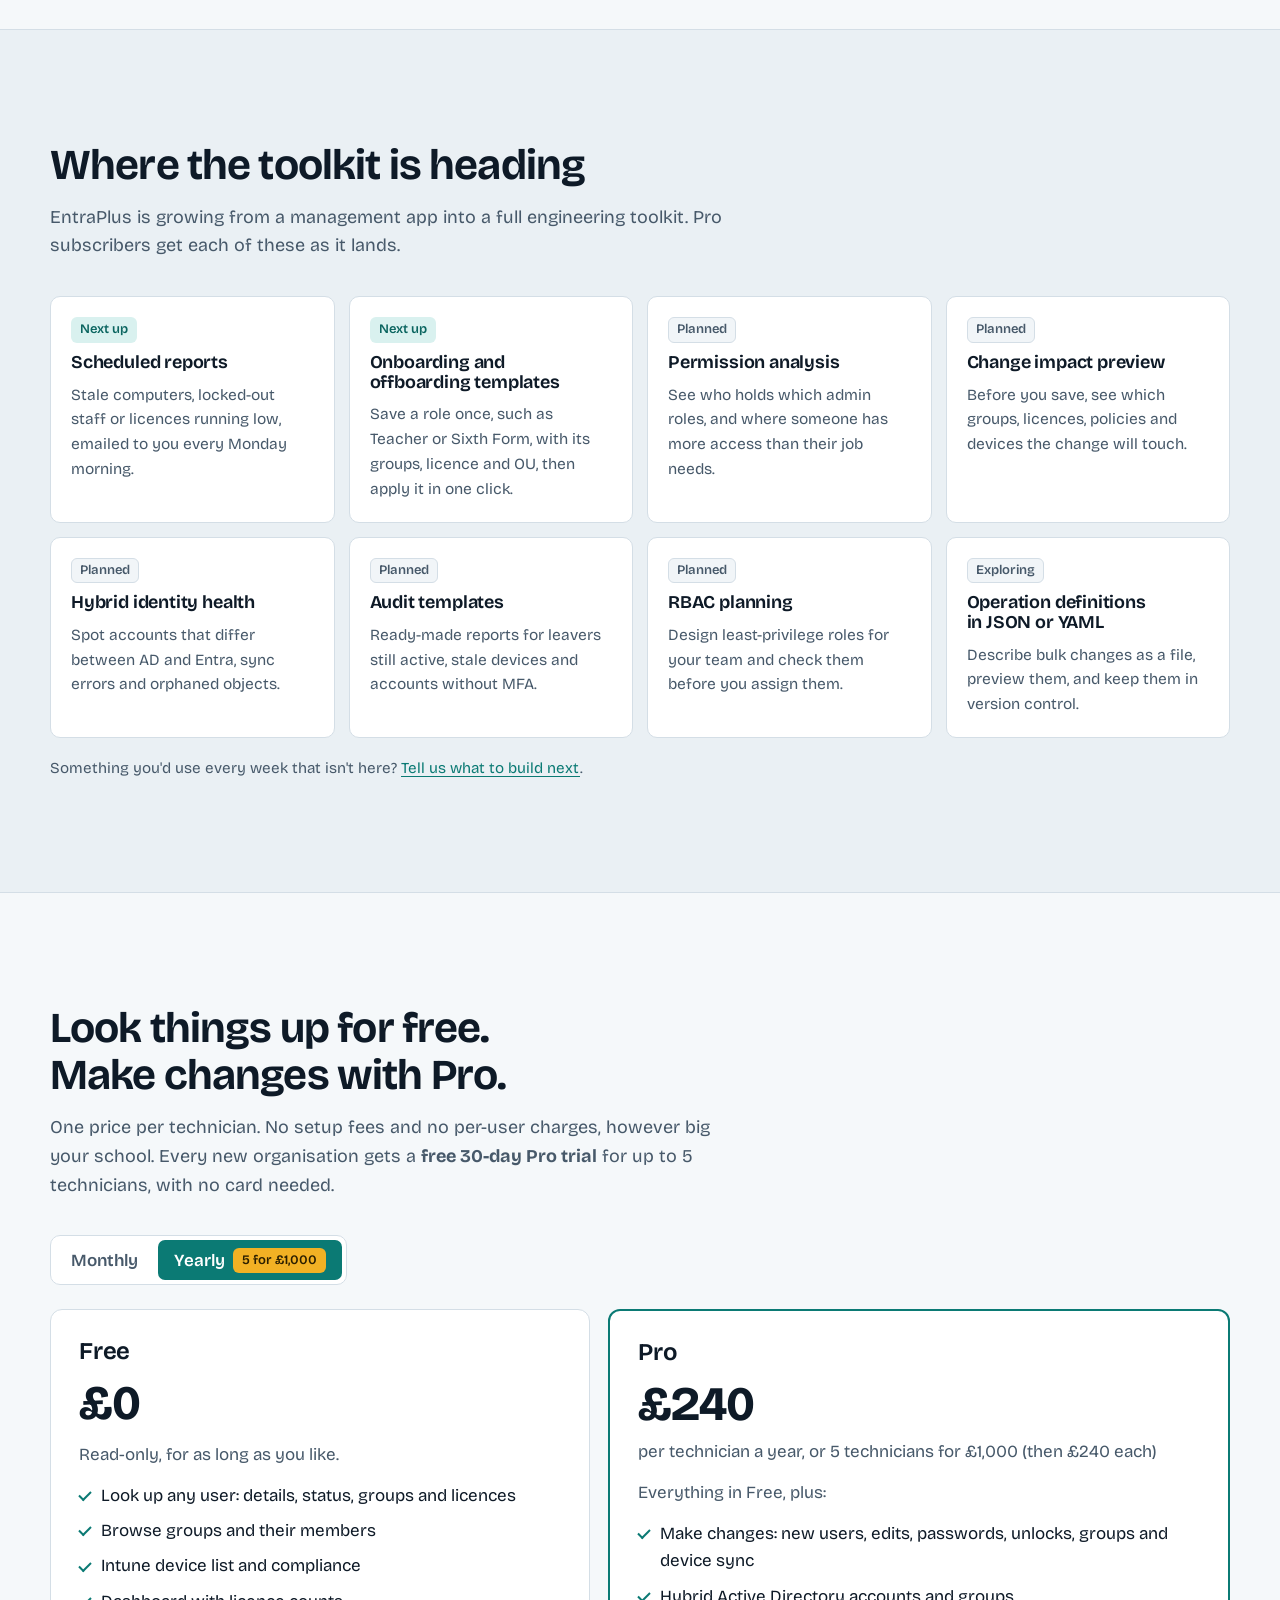
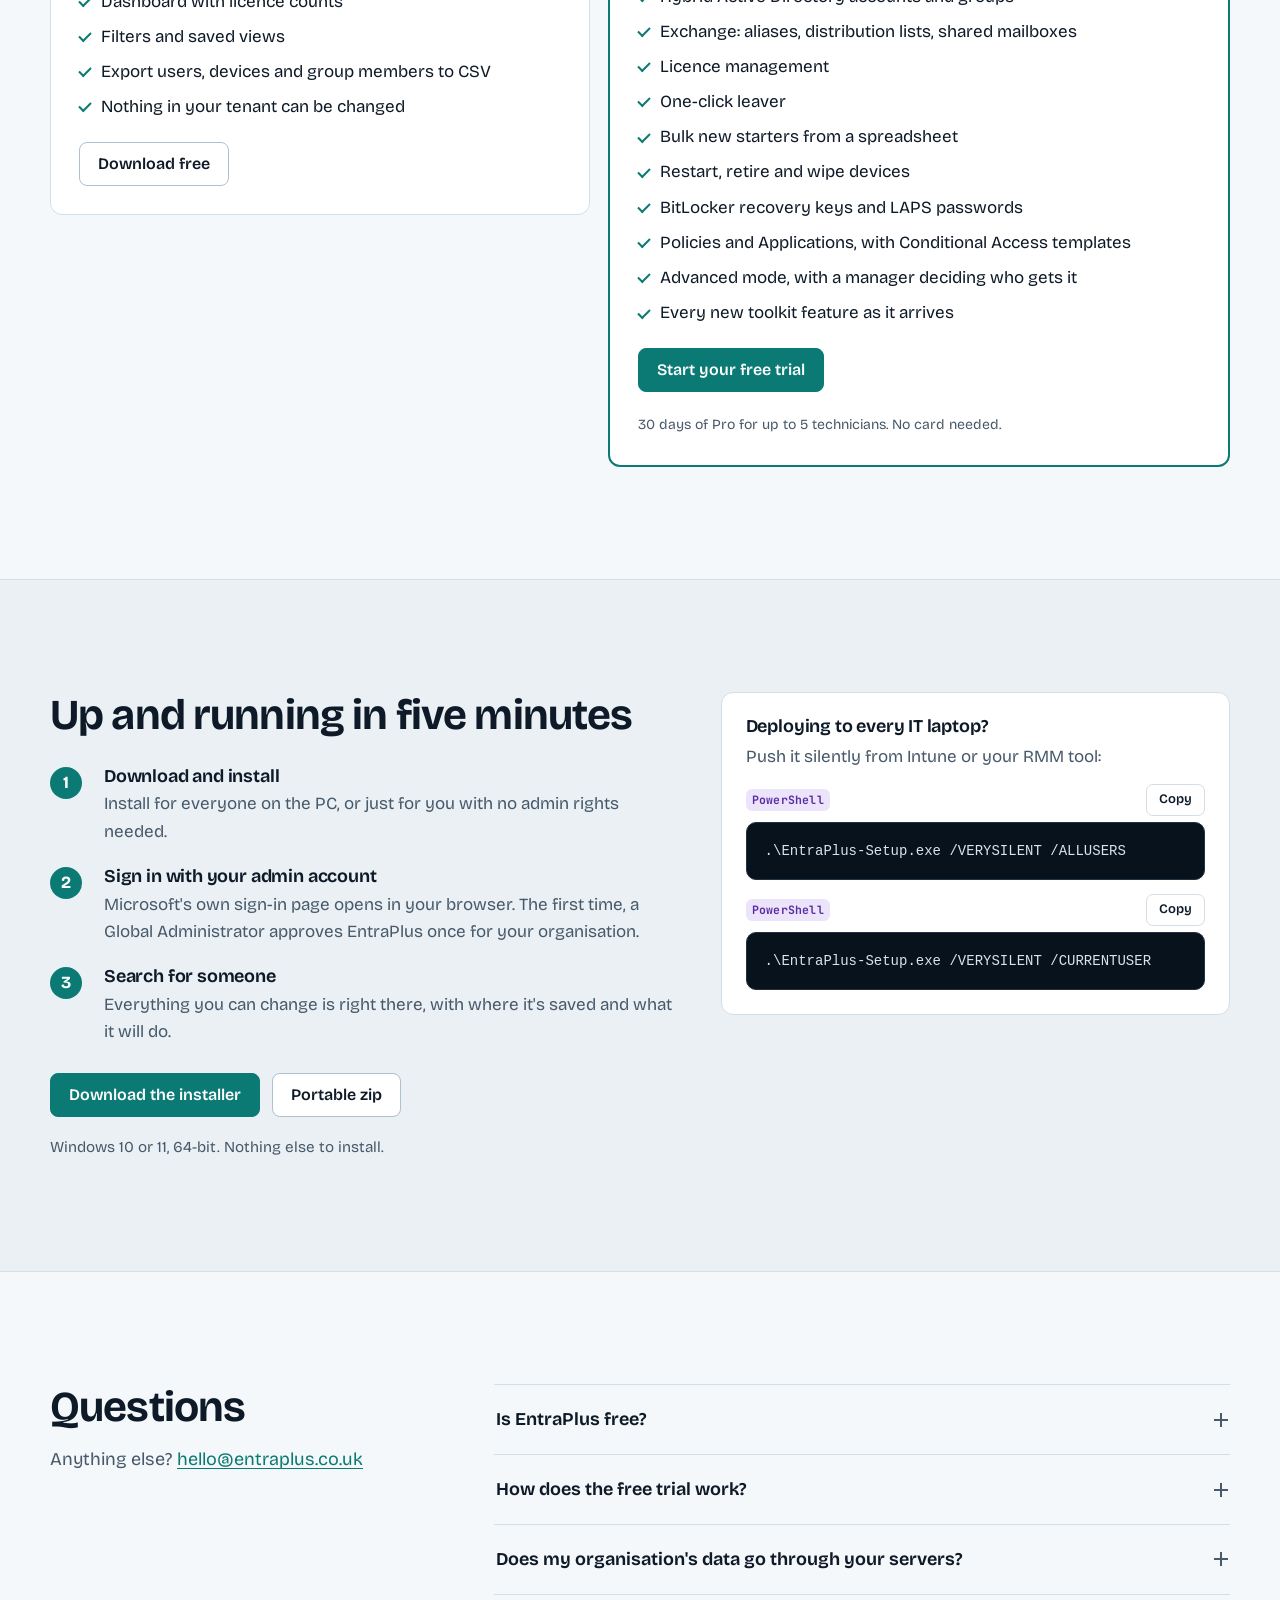
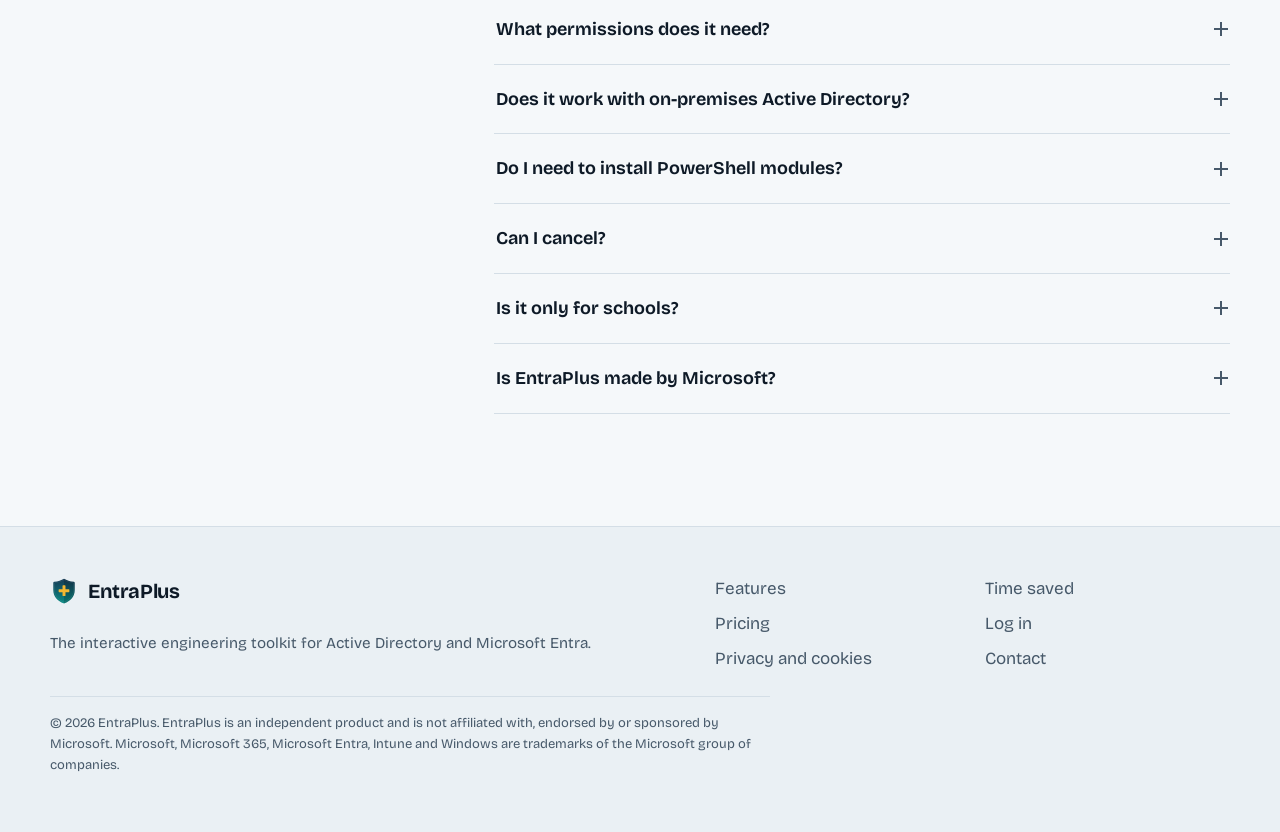
==== commit 8d883599: "Site update 0.6.0" ====
--- a/index.html
+++ b/index.html
@@ -77,17 +77,19 @@
         "publisher": { "@id": "https://entraplus.co.uk/#org" },
         "offers": [
           { "@type": "Offer", "name": "Free", "price": "0", "priceCurrency": "GBP" },
-          { "@type": "Offer", "name": "Pro monthly", "price": "15", "priceCurrency": "GBP",
-            "priceSpecification": { "@type": "UnitPriceSpecification", "price": "15", "priceCurrency": "GBP", "billingDuration": "P1M" } },
-          { "@type": "Offer", "name": "Pro yearly", "price": "120", "priceCurrency": "GBP",
-            "priceSpecification": { "@type": "UnitPriceSpecification", "price": "120", "priceCurrency": "GBP", "billingDuration": "P1Y" } }
+          { "@type": "Offer", "name": "Pro monthly", "price": "20", "priceCurrency": "GBP",
+            "priceSpecification": { "@type": "UnitPriceSpecification", "price": "20", "priceCurrency": "GBP", "billingDuration": "P1M" } },
+          { "@type": "Offer", "name": "Pro yearly", "price": "240", "priceCurrency": "GBP",
+            "priceSpecification": { "@type": "UnitPriceSpecification", "price": "240", "priceCurrency": "GBP", "billingDuration": "P1Y" } },
+          { "@type": "Offer", "name": "Pro yearly, 5 technicians", "price": "1000", "priceCurrency": "GBP",
+            "priceSpecification": { "@type": "UnitPriceSpecification", "price": "1000", "priceCurrency": "GBP", "billingDuration": "P1Y" } }
         ]
       },
       {
         "@type": "FAQPage",
         "mainEntity": [
           { "@type": "Question", "name": "Is EntraPlus free?",
-            "acceptedAnswer": { "@type": "Answer", "text": "Yes. The free version covers everyday user, group and device work for cloud accounts, with no time limit. Pro adds hybrid Active Directory, Exchange, licences, leavers, bulk starters, device actions, BitLocker and LAPS, Policies and Applications, advanced mode and CSV export for £15 a month or £120 a year per technician." } },
+            "acceptedAnswer": { "@type": "Answer", "text": "Yes, to look things up. The Free plan is read-only with no time limit: look up users, groups, devices and licences, and export lists to CSV. Making changes needs Pro, at £20 a month or £240 a year per technician, or 5 technicians for £1,000 a year. Every new organisation gets a free 30-day Pro trial for up to 5 technicians, with no card needed." } },
           { "@type": "Question", "name": "Does my organisation's data go through EntraPlus servers?",
             "acceptedAnswer": { "@type": "Answer", "text": "No. The app runs on your PC and talks directly to Microsoft and your own domain controllers. Nothing about your users, devices or policies is sent to us." } },
           { "@type": "Question", "name": "Can EntraPlus edit accounts that sync from on-premises Active Directory?",
@@ -270,7 +272,7 @@
           <div class="calc-result" aria-live="polite">
             <p class="calc-big"><strong id="calc-hours">146</strong> hours back a year</p>
             <p class="calc-sub">That's about <strong id="calc-days">19</strong> working days, worth <strong id="calc-value">£3,212</strong> of your team's time.</p>
-            <p class="calc-sub">EntraPlus Pro for <span id="calc-techs">3 technicians</span>: <strong id="calc-cost">£360</strong> a year.</p>
+            <p class="calc-sub">EntraPlus Pro for <span id="calc-techs">3 technicians</span>: <strong id="calc-cost">£720</strong> a year.</p>
             <p class="calc-payback">Pays for itself in <strong id="calc-payback">41 days</strong></p>
             <div class="cta-row">
               <a class="btn btn-primary" href="#download">Download free</a>
@@ -352,40 +354,42 @@
     <section id="pricing" aria-labelledby="pricing-title">
       <div class="wrap">
         <div class="section-head">
-          <h2 id="pricing-title">Free for everyday work. Pro when you want the rest.</h2>
-          <p>One price per technician. No setup fees and no per-user charges, however big your school.</p>
+          <h2 id="pricing-title">Look things up for free. Make changes with Pro.</h2>
+          <p>One price per technician. No setup fees and no per-user charges, however big your school. Every new
+            organisation gets a <strong>free 30-day Pro trial</strong> for up to 5 technicians, with no card needed.</p>
         </div>
         <fieldset class="billing">
           <legend class="sr-only">Billing period</legend>
           <input type="radio" name="billing" id="bill-month" value="monthly">
           <label for="bill-month">Monthly</label>
           <input type="radio" name="billing" id="bill-year" value="yearly" checked>
-          <label for="bill-year">Yearly <span class="badge badge-pro">Save £60</span></label>
+          <label for="bill-year">Yearly <span class="badge badge-pro">5 for £1,000</span></label>
         </fieldset>
         <div class="plans">
           <article class="plan" aria-labelledby="plan-free">
             <h3 id="plan-free">Free</h3>
             <p class="price"><span class="amount">£0</span></p>
-            <p class="plan-note">For as long as you like.</p>
+            <p class="plan-note">Read-only, for as long as you like.</p>
             <ul class="ticks">
-              <li>Find, create and edit cloud users</li>
-              <li>Disable, reset passwords, sign out everywhere</li>
-              <li>Restore deleted users</li>
-              <li>Security and Microsoft 365 groups</li>
-              <li>Intune device list and sync</li>
-              <li>Active Directory OU browser and filters</li>
-              <li>Dashboard, quick jobs and activity log</li>
+              <li>Look up any user: details, status, groups and licences</li>
+              <li>Browse groups and their members</li>
+              <li>Intune device list and compliance</li>
+              <li>Dashboard with licence counts</li>
+              <li>Filters and saved views</li>
+              <li>Export users, devices and group members to CSV</li>
+              <li>Nothing in your tenant can be changed</li>
             </ul>
             <a class="btn" href="#download">Download free</a>
           </article>
           <article class="plan plan-pro" aria-labelledby="plan-pro">
             <h3 id="plan-pro">Pro</h3>
             <p class="price" aria-live="polite">
-              <span class="amount" data-yearly="£120" data-monthly="£15">£120</span>
-              <span class="per" data-yearly="per technician a year, about £10 a month" data-monthly="per technician a month, cancel any time">per technician a year, about £10 a month</span>
+              <span class="amount" data-yearly="£240" data-monthly="£20">£240</span>
+              <span class="per" data-yearly="per technician a year, or 5 technicians for £1,000 (then £240 each)" data-monthly="per technician a month, cancel any time">per technician a year, or 5 technicians for £1,000 (then £240 each)</span>
             </p>
             <p class="plan-note">Everything in Free, plus:</p>
             <ul class="ticks">
+              <li>Make changes: new users, edits, passwords, unlocks, groups and device sync</li>
               <li>Hybrid Active Directory accounts and groups</li>
               <li>Exchange: aliases, distribution lists, shared mailboxes</li>
               <li>Licence management</li>
@@ -395,10 +399,10 @@
               <li>BitLocker recovery keys and LAPS passwords</li>
               <li>Policies and Applications, with Conditional Access templates</li>
               <li>Advanced mode, with a manager deciding who gets it</li>
-              <li>Export to CSV</li>
               <li>Every new toolkit feature as it arrives</li>
             </ul>
-            <a class="btn btn-primary" id="pro-cta" href="/register.html?plan=yearly">Get Pro yearly</a>
+            <a class="btn btn-primary" id="pro-cta" href="/register.html?plan=yearly">Start your free trial</a>
+            <p class="hint">30 days of Pro for up to 5 technicians. No card needed.</p>
           </article>
         </div>
       </div>
@@ -425,11 +429,11 @@
           <p>Push it silently from Intune or your RMM tool:</p>
           <div class="cmd">
             <div class="cmd-head"><span class="mbadge" data-m="PS">PowerShell</span><button type="button" class="copy" data-copy-target="cmd-all">Copy</button></div>
-            <pre class="code"><code id="cmd-all">.\EntraPlus-Setup.exe /VERYSILENT /ALLUSERS</code></pre>
+            <pre class="code" tabindex="0" aria-label="Install command for all users"><code id="cmd-all">.\EntraPlus-Setup.exe /VERYSILENT /ALLUSERS</code></pre>
           </div>
           <div class="cmd">
             <div class="cmd-head"><span class="mbadge" data-m="PS">PowerShell</span><button type="button" class="copy" data-copy-target="cmd-user">Copy</button></div>
-            <pre class="code"><code id="cmd-user">.\EntraPlus-Setup.exe /VERYSILENT /CURRENTUSER</code></pre>
+            <pre class="code" tabindex="0" aria-label="Install command for the current user"><code id="cmd-user">.\EntraPlus-Setup.exe /VERYSILENT /CURRENTUSER</code></pre>
           </div>
         </div>
       </div>
@@ -445,7 +449,11 @@
         <div class="faq">
           <details>
             <summary>Is EntraPlus free?</summary>
-            <p>Yes. The free version covers everyday user, group and device work for cloud accounts, with no time limit. Pro adds hybrid Active Directory, Exchange, licences, leavers, bulk starters, device actions, BitLocker and LAPS, Conditional Access templates and CSV export.</p>
+            <p>Yes, to look things up. The Free plan is read-only with no time limit: look up users, groups, devices and licences, and export lists to CSV. Making changes needs Pro, at £20 a month or £240 a year per technician, or 5 technicians for £1,000 a year. Every new organisation gets a free 30-day Pro trial for up to 5 technicians, with no card needed.</p>
+          </details>
+          <details>
+            <summary>How does the free trial work?</summary>
+            <p>The first person from your school to sign in sets up your organisation and becomes its manager. Your organisation then gets 30 days of Pro for up to 5 technicians, with no card needed. The manager hands out the seats. Each organisation gets one trial. When it ends, the app carries on as the read-only Free plan until you choose a plan.</p>
           </details>
           <details>
             <summary>Does my organisation's data go through your servers?</summary>
@@ -465,7 +473,7 @@
           </details>
           <details>
             <summary>Can I cancel?</summary>
-            <p>Any time from your account page. Pro keeps working until the end of the period you've paid for, then the app carries on as Free.</p>
+            <p>Any time from your account page. Pro keeps working until the end of the period you've paid for, then the app carries on as the read-only Free plan.</p>
           </details>
           <details>
             <summary>Is it only for schools?</summary>
--- a/assets/css/site.css
+++ b/assets/css/site.css
@@ -53,7 +53,7 @@
 
   --ok: #49C77A;     --ok-bg: rgba(73, 199, 122, .14);
   --warn: #F2B24B;   --warn-bg: rgba(242, 178, 75, .14);
-  --bad: #F07070;    --bad-bg: rgba(240, 112, 112, .14);
+  --bad: #F58585;    --bad-bg: rgba(240, 112, 112, .14);
   --info: #79A7F7;   --info-bg: rgba(121, 167, 247, .14);
   --violet: #C3A2F7; --violet-bg: rgba(195, 162, 247, .14);
   --teal: #5ED3C9;   --teal-bg: rgba(94, 211, 201, .13);
@@ -427,7 +427,7 @@
 .plan-note { color: var(--muted); }
 .ticks { list-style: none; display: grid; gap: 8px; margin-bottom: 8px; }
 .ticks li { display: grid; grid-template-columns: 22px 1fr; }
-.feature-points li::before { content: ""; width: 12px; height: 7px; margin-top: .55em; border-left: 2px solid var(--accent); border-bottom: 2px solid var(--accent); transform: rotate(-45deg); }
+.ticks li::before { content: ""; width: 12px; height: 7px; margin-top: .55em; border-left: 2px solid var(--accent); border-bottom: 2px solid var(--accent); transform: rotate(-45deg); }
 .plan .btn { justify-self: start; }
 
 /* ---------- download ---------- */
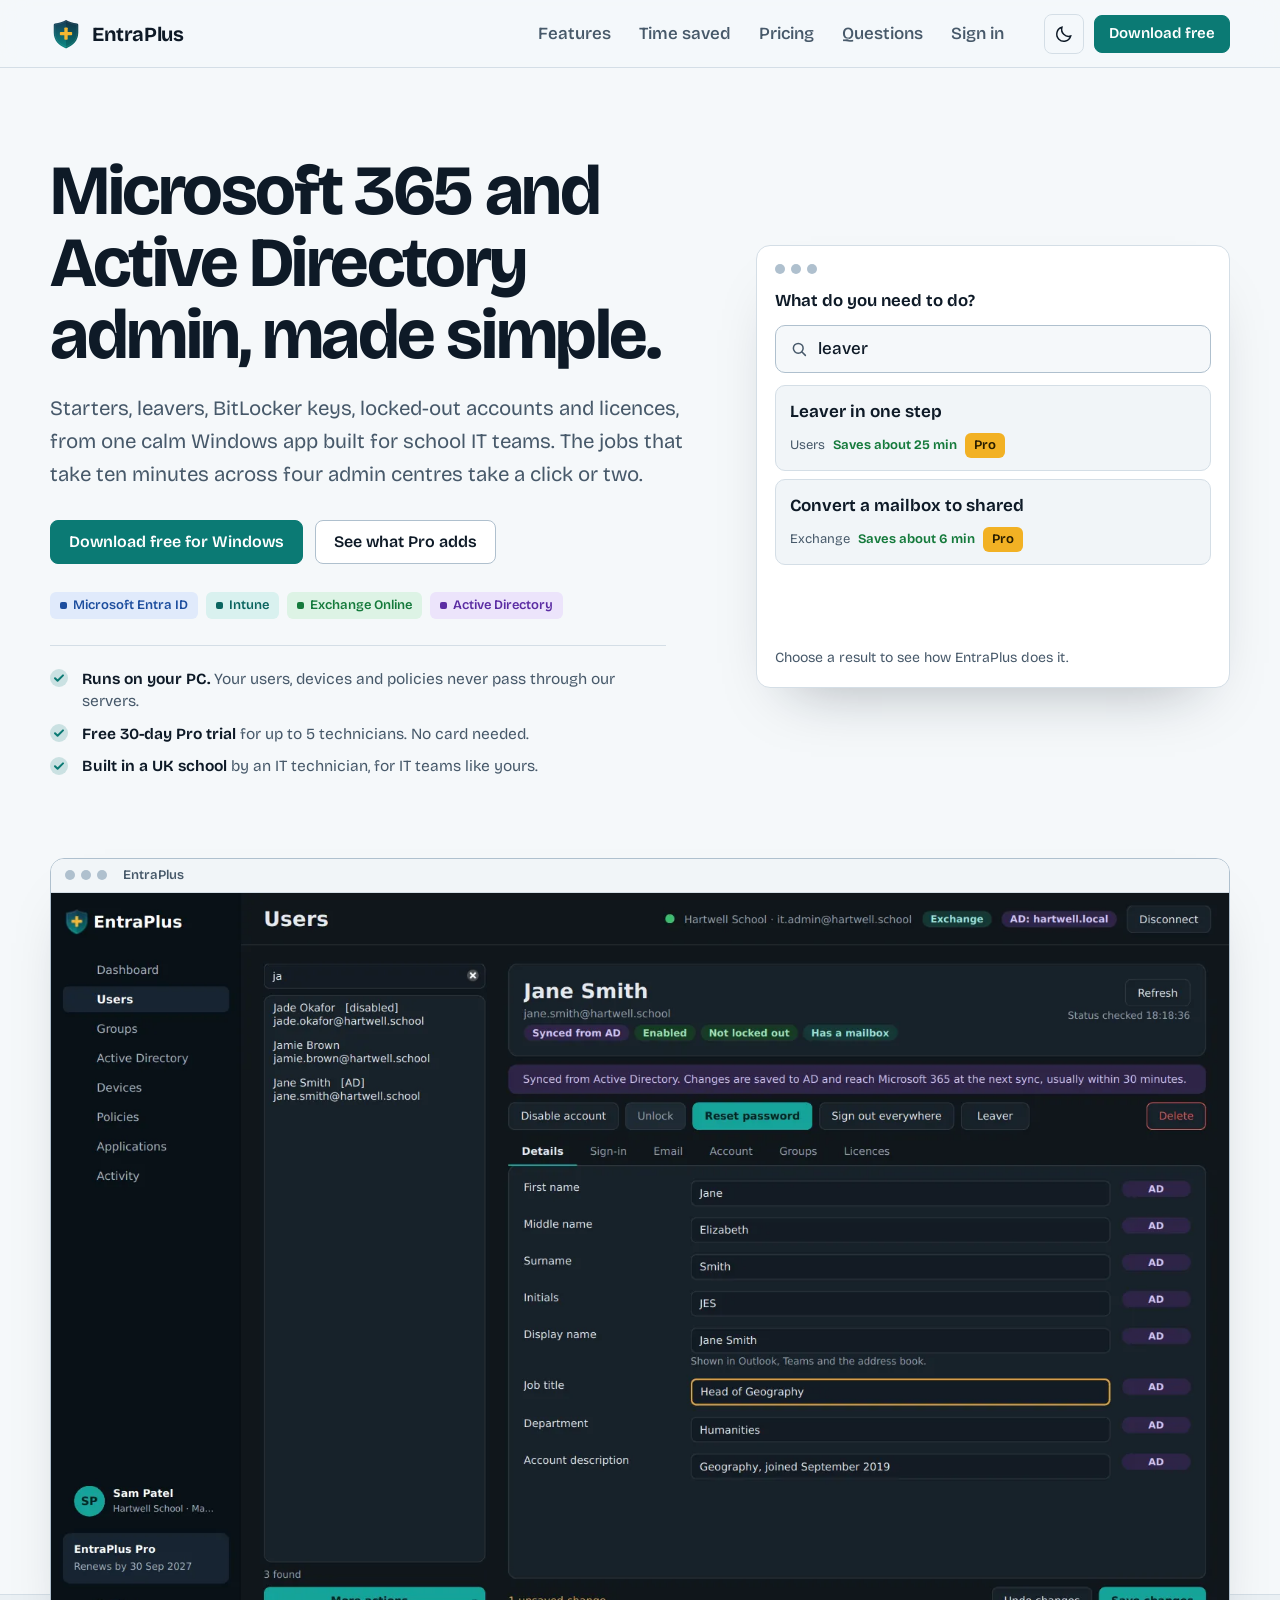
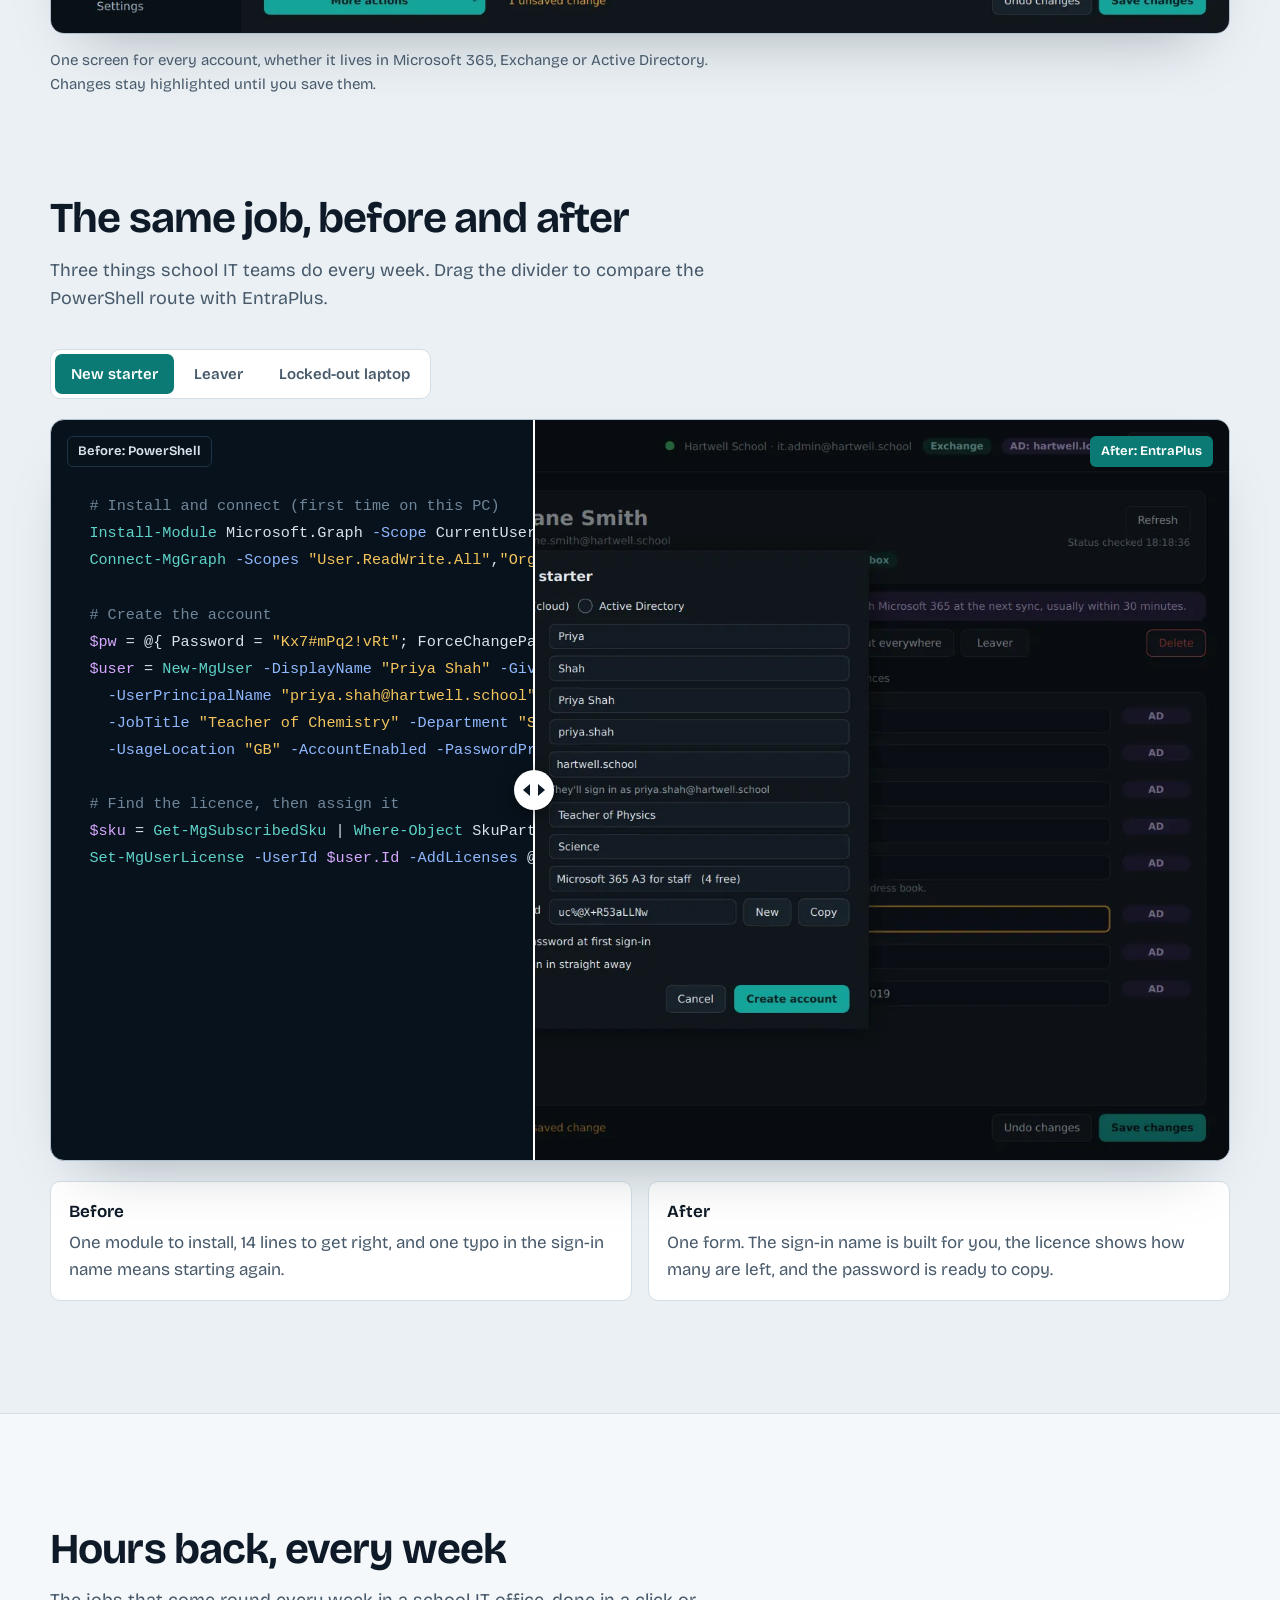
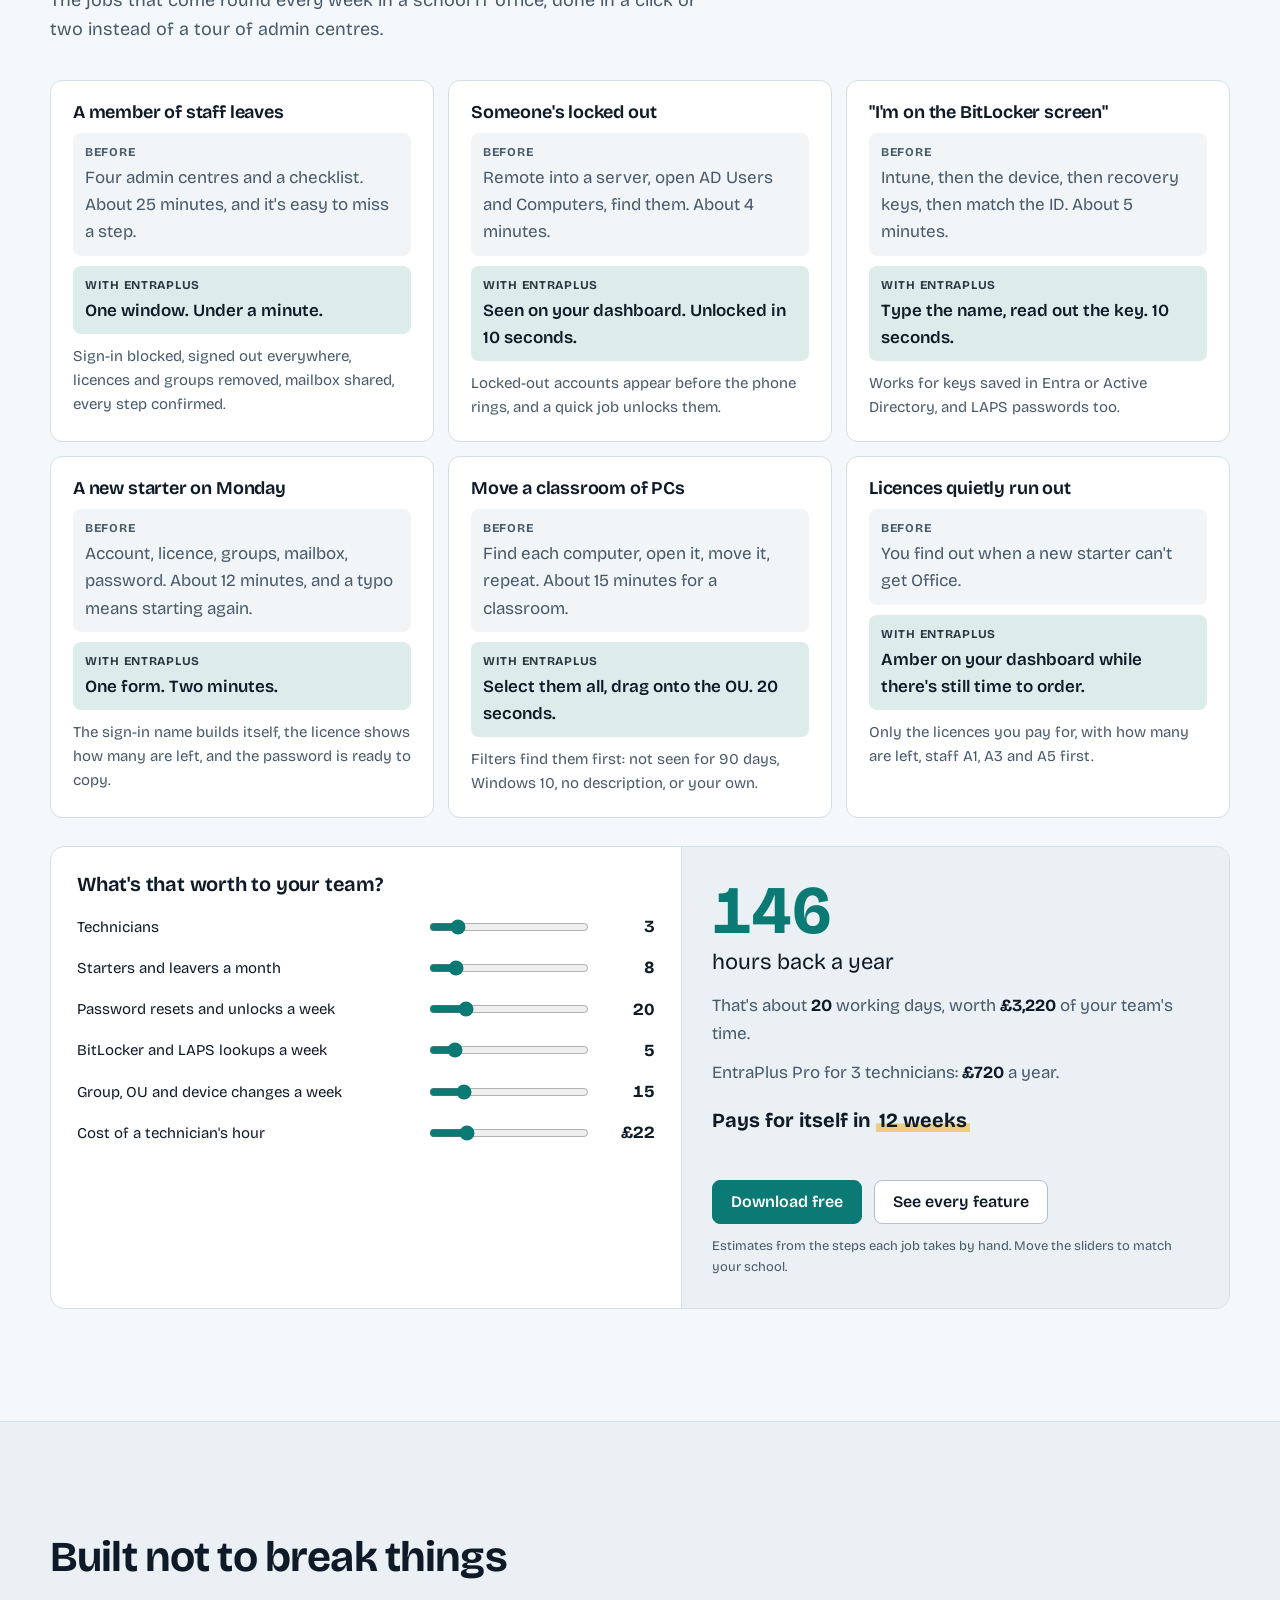
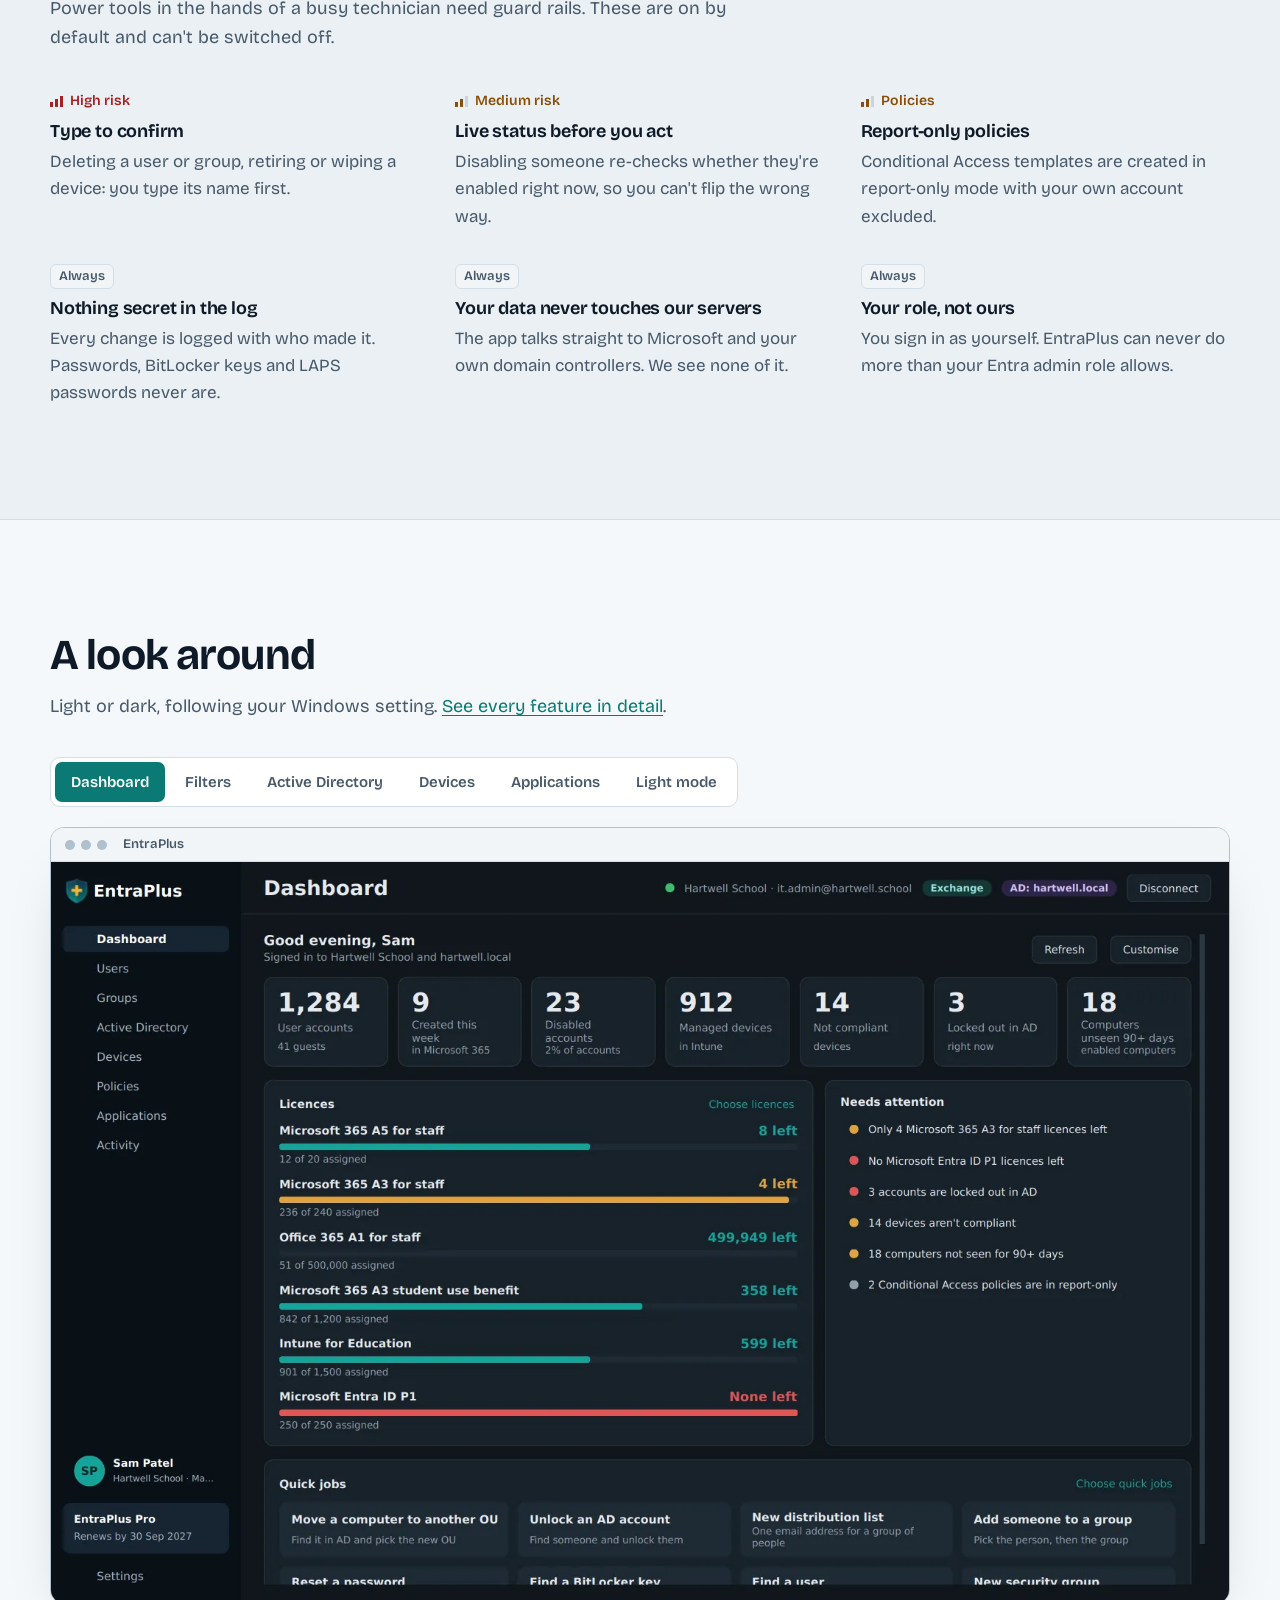
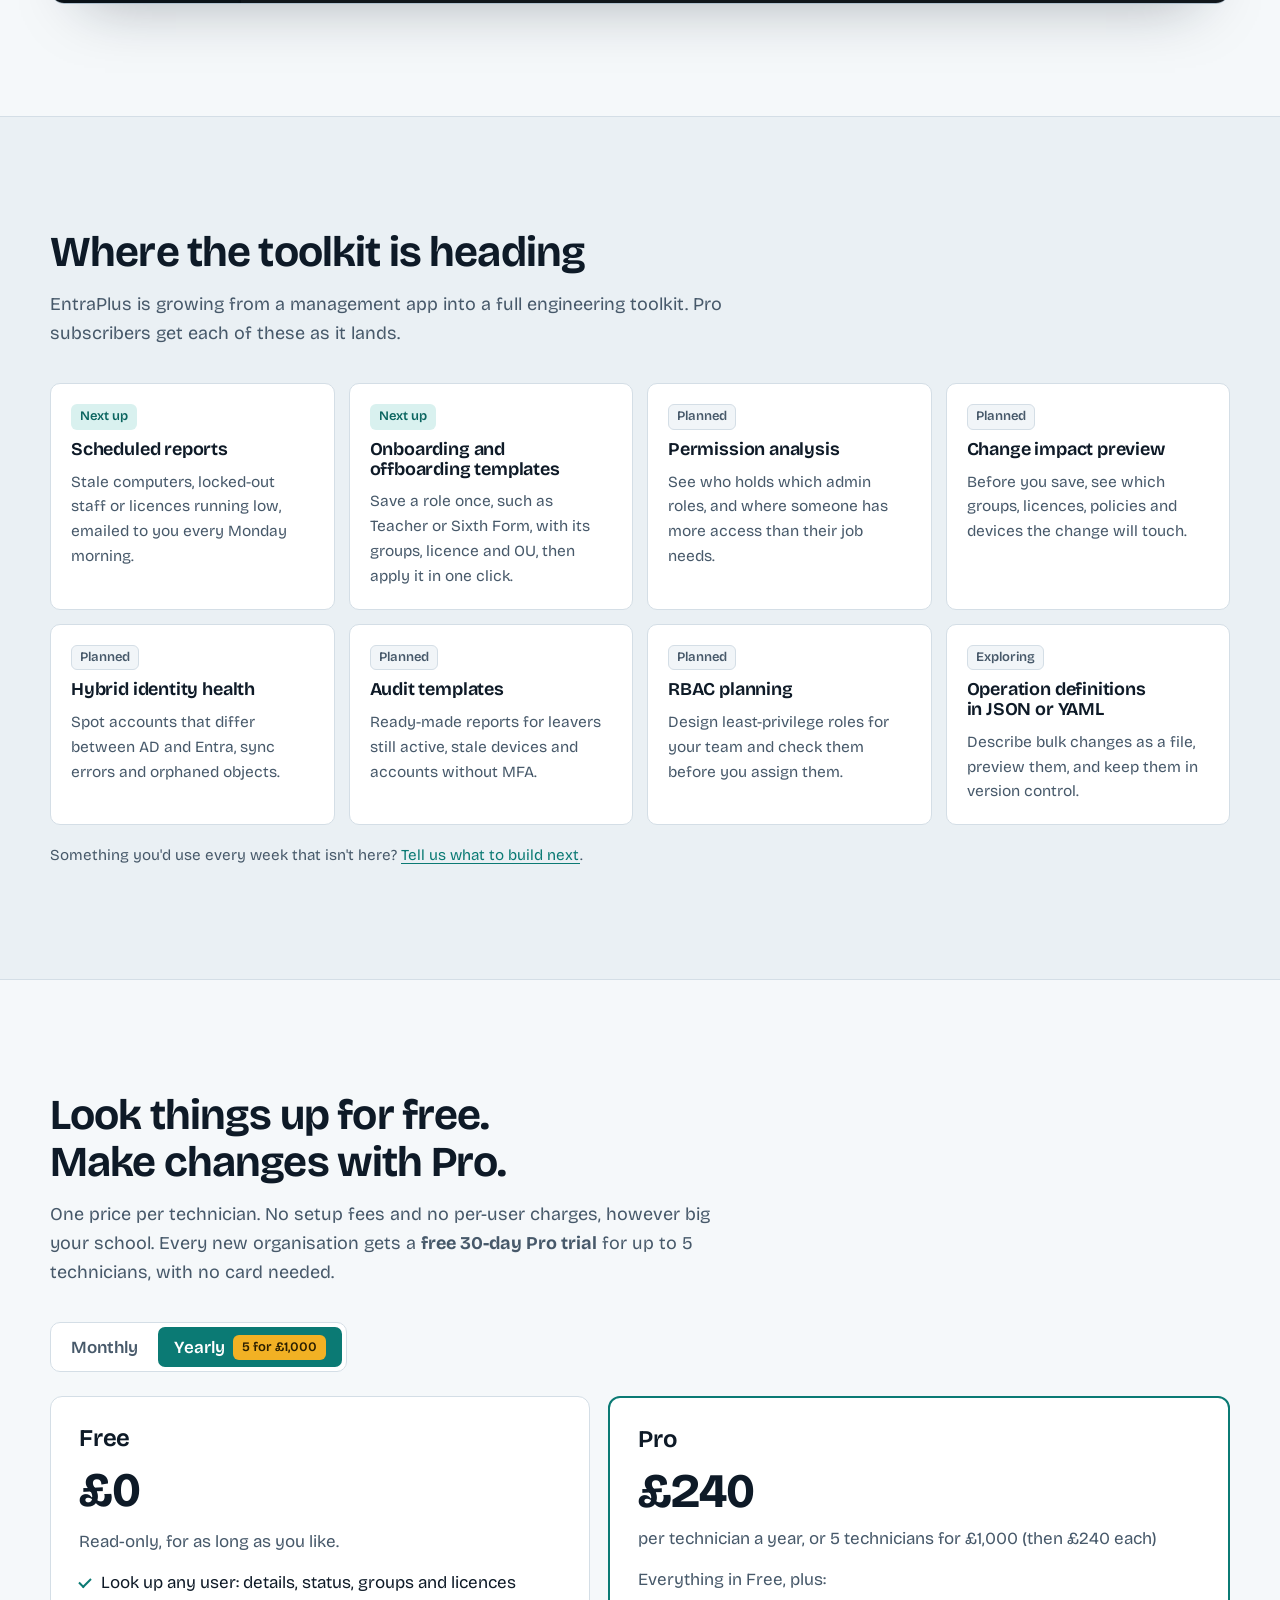
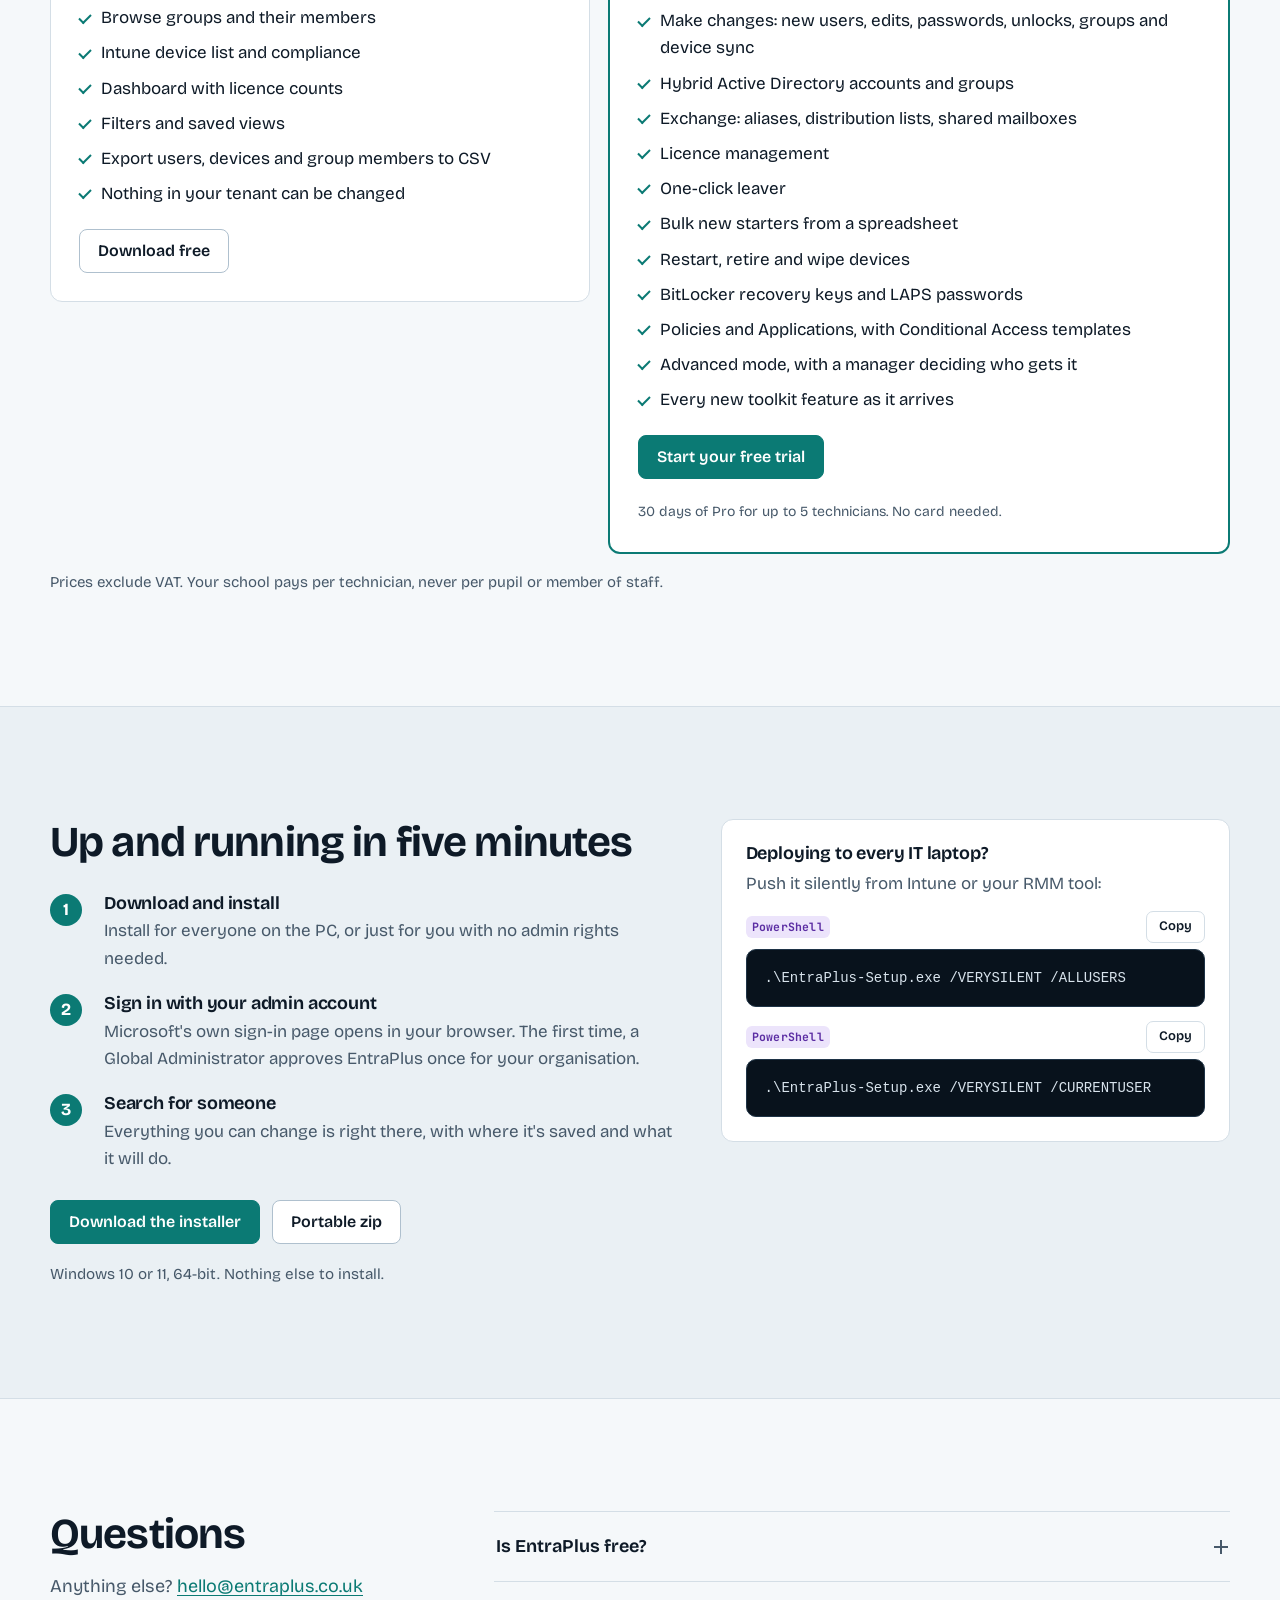
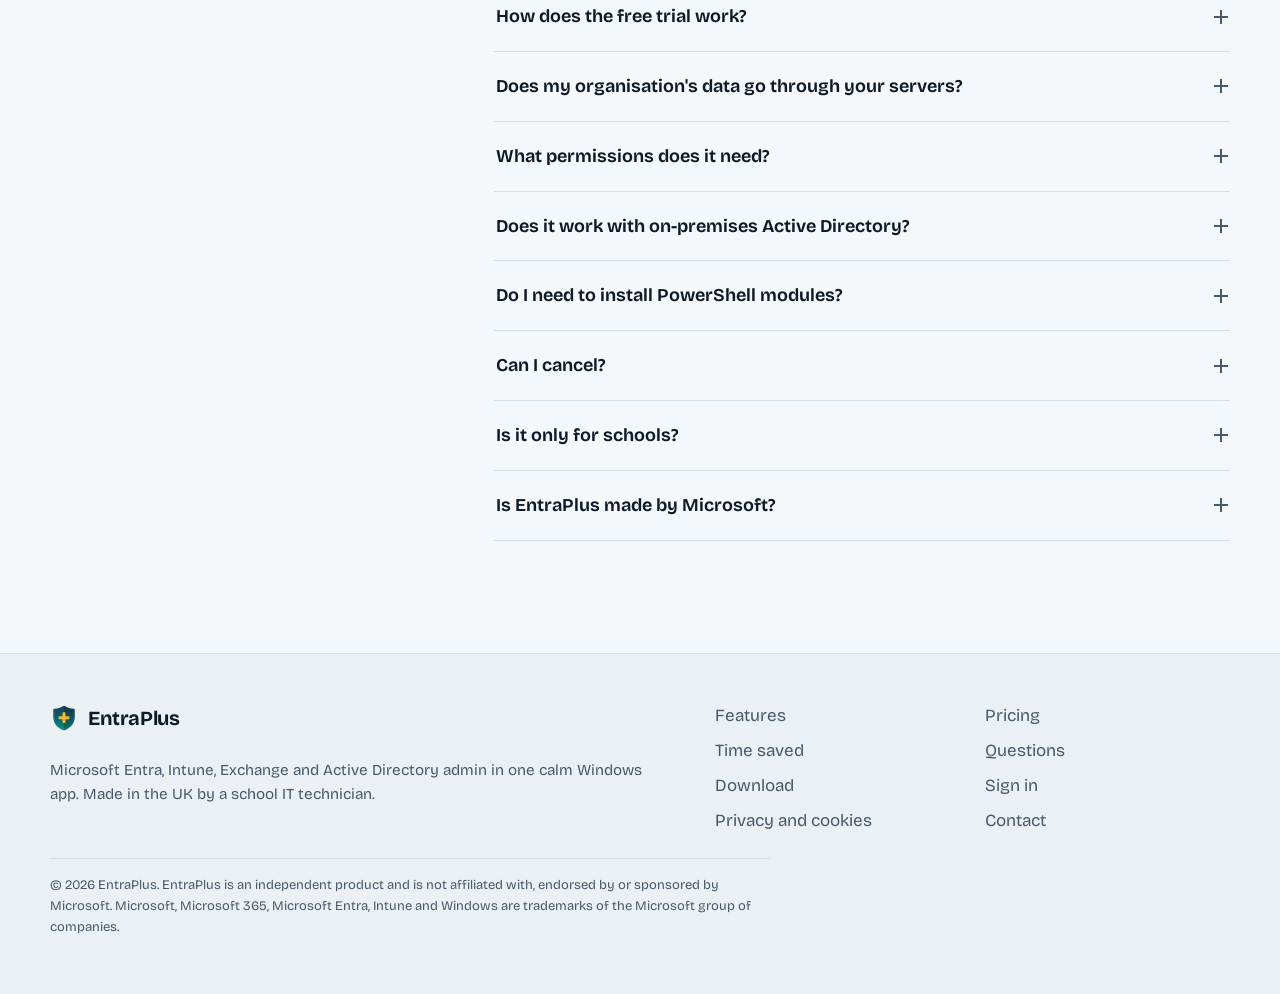
==== commit 2a1455a0: "design update 0.7.0" ====
--- a/index.html
+++ b/index.html
@@ -118,7 +118,7 @@
         <a href="#time">Time saved</a>
         <a href="#pricing">Pricing</a>
         <a href="#faq">Questions</a>
-        <a href="/login.html" class="nav-login">Log in</a>
+        <a href="/login.html" class="nav-login">Sign in</a>
       </nav>
       <div class="header-actions">
         <button class="icon-btn" type="button" id="theme-toggle" aria-label="Switch to light mode">
@@ -138,8 +138,8 @@
     <section class="hero" aria-labelledby="hero-title">
       <div class="wrap hero-grid">
         <div class="hero-copy">
-          <h1 id="hero-title">The interactive engineering toolkit for Active&nbsp;Directory and Microsoft&nbsp;Entra.</h1>
-          <p class="lede">Starters, leavers, BitLocker keys, locked-out accounts and licences from one calm Windows app. The jobs that take ten minutes across four admin centres take a click or two.</p>
+          <h1 id="hero-title">Microsoft&nbsp;365 and Active&nbsp;Directory admin, made&nbsp;simple.</h1>
+          <p class="lede">Starters, leavers, BitLocker keys, locked-out accounts and licences, from one calm Windows app built for school IT teams. The jobs that take ten minutes across four admin centres take a click or two.</p>
           <div class="cta-row">
             <a class="btn btn-primary" href="#download">Download free for Windows</a>
             <a class="btn" href="#pricing">See what Pro adds</a>
@@ -149,6 +149,11 @@
             <li><span class="pbadge" data-p="Intune">Intune</span></li>
             <li><span class="pbadge" data-p="Exchange">Exchange Online</span></li>
             <li><span class="pbadge" data-p="AD">Active Directory</span></li>
+          </ul>
+          <ul class="trust">
+            <li><span><strong>Runs on your PC.</strong> Your users, devices and policies never pass through our servers.</span></li>
+            <li><span><strong>Free 30-day Pro trial</strong> for up to 5 technicians. No card needed.</span></li>
+            <li><span><strong>Built in a UK school</strong> by an IT technician, for IT teams like yours.</span></li>
           </ul>
         </div>
 
@@ -405,6 +410,7 @@
             <p class="hint">30 days of Pro for up to 5 technicians. No card needed.</p>
           </article>
         </div>
+        <p class="plans-note">Prices exclude VAT. Your school pays per technician, never per pupil or member of staff.</p>
       </div>
     </section>
 
@@ -492,14 +498,16 @@
     <div class="wrap footer-grid">
       <div>
         <a class="brand" href="/" aria-label="EntraPlus home"><img src="/favicon.svg" width="28" height="28" alt=""><span>EntraPlus</span></a>
-        <p class="aside">The interactive engineering toolkit for Active Directory and Microsoft Entra.</p>
+        <p class="aside">Microsoft Entra, Intune, Exchange and Active Directory admin in one calm Windows app. Made in the UK by a school IT technician.</p>
       </div>
       <nav aria-label="Footer">
         <ul>
           <li><a href="/features.html">Features</a></li>
+          <li><a href="#pricing">Pricing</a></li>
           <li><a href="#time">Time saved</a></li>
-          <li><a href="#pricing">Pricing</a></li>
-          <li><a href="/login.html">Log in</a></li>
+          <li><a href="#faq">Questions</a></li>
+          <li><a href="#download">Download</a></li>
+          <li><a href="/login.html">Sign in</a></li>
           <li><a href="/privacy.html">Privacy and cookies</a></li>
           <li><a href="mailto:hello@entraplus.co.uk">Contact</a></li>
         </ul>
--- a/assets/css/site.css
+++ b/assets/css/site.css
@@ -34,7 +34,8 @@
   --code-var: #D7A8FF;
 }
 
-[data-theme="dark"] {
+/* Dark is the default, so the page keeps its colours even if the theme script is blocked. */
+:root, [data-theme="dark"] {
   color-scheme: dark;
   --bg: #0D1824;
   --band: #0A1520;
@@ -166,6 +167,16 @@
 .pbadge[data-p="AD"] { background: var(--violet-bg); color: var(--violet); }
 .platform-list { list-style: none; display: flex; flex-wrap: wrap; gap: 8px; margin-top: 26px; }
 
+/* why schools can trust it: three short facts under the hero */
+.trust { list-style: none; display: grid; gap: 10px; margin-top: 26px; padding-top: 22px; border-top: 1px solid var(--line); max-width: 56ch; }
+.trust li { display: grid; grid-template-columns: 22px 1fr; gap: 10px; color: var(--muted); font-size: .9688rem; line-height: 1.45; }
+.trust li::before { content: ""; width: 18px; height: 18px; margin-top: .1em; border-radius: 50%;
+  background: color-mix(in srgb, var(--accent) 18%, transparent)
+    url("data:image/svg+xml,%3Csvg xmlns='http://www.w3.org/2000/svg' viewBox='0 0 18 18'%3E%3Cpath d='M5 9.2l2.6 2.6L13 6.4' fill='none' stroke='%232BB8AD' stroke-width='2' stroke-linecap='round' stroke-linejoin='round'/%3E%3C/svg%3E") center / 18px no-repeat; }
+[data-theme="light"] .trust li::before {
+  background-image: url("data:image/svg+xml,%3Csvg xmlns='http://www.w3.org/2000/svg' viewBox='0 0 18 18'%3E%3Cpath d='M5 9.2l2.6 2.6L13 6.4' fill='none' stroke='%230B7A74' stroke-width='2' stroke-linecap='round' stroke-linejoin='round'/%3E%3C/svg%3E"); }
+.trust strong { color: var(--text); font-weight: 650; }
+
 /* API method badges */
 .mbadge {
   display: inline-block; min-width: 54px; text-align: center; padding: 2px 6px; border-radius: 6px;
@@ -217,6 +228,7 @@
 .site-nav { display: flex; gap: 4px; margin-left: auto; }
 .site-nav a { color: var(--muted); text-decoration: none; font-weight: 550; padding: 8px 12px; border-radius: 8px; }
 .site-nav a:hover { color: var(--text); background: var(--raised); }
+.site-nav a[aria-current="page"] { color: var(--text); box-shadow: inset 0 -2px 0 var(--accent); border-radius: 8px 8px 0 0; }
 .header-actions { display: flex; align-items: center; gap: 10px; margin-left: auto; }
 .site-nav + .header-actions { margin-left: 0; }
 .menu-btn { display: none; }
@@ -406,7 +418,7 @@
 .guards p { color: var(--muted); margin-top: 6px; }
 
 /* ---------- roadmap cards ---------- */
-.cards { list-style: none; display: grid; grid-template-columns: repeat(auto-fill, minmax(250px, 1fr)); gap: 14px; }
+.cards { list-style: none; display: grid; grid-template-columns: repeat(auto-fill, minmax(min(250px, 100%), 1fr)); gap: 14px; }
 .card { padding: 20px; border-radius: 10px; border: 1px solid var(--line); background: var(--surface); display: grid; gap: 10px; align-content: start; }
 .card .badge { justify-self: start; }
 .card p { color: var(--muted); font-size: .9688rem; }
@@ -429,6 +441,7 @@
 .ticks li { display: grid; grid-template-columns: 22px 1fr; }
 .ticks li::before { content: ""; width: 12px; height: 7px; margin-top: .55em; border-left: 2px solid var(--accent); border-bottom: 2px solid var(--accent); transform: rotate(-45deg); }
 .plan .btn { justify-self: start; }
+.plans-note { margin-top: 16px; color: var(--muted); font-size: .9375rem; }
 
 /* ---------- download ---------- */
 .download-grid { display: grid; grid-template-columns: minmax(0, 1.1fr) minmax(0, .9fr); gap: 48px; align-items: start; }
@@ -488,7 +501,7 @@
 
 /* ---------- responsive ---------- */
 @media (max-width: 1020px) {
-  .hero-grid, .download-grid, .faq-grid { grid-template-columns: 1fr; }
+  .hero-grid, .download-grid, .faq-grid { grid-template-columns: minmax(0, 1fr); }
   .guards { grid-template-columns: 1fr 1fr; }
   .explorer { grid-template-columns: 1fr; }
   .explorer-side { position: static; }
@@ -504,16 +517,18 @@
   }
   .site-nav.open { display: flex; }
   .menu-btn { display: inline-grid; }
-  .header-actions { margin-left: auto; }
+  .header-actions, .site-nav + .header-actions { margin-left: auto; }
+  .site-nav a[aria-current="page"] { box-shadow: inset 3px 0 0 var(--accent); border-radius: 0 8px 8px 0; }
   .guards { grid-template-columns: 1fr; }
+  .footer-grid { grid-template-columns: minmax(0, 1fr); }
   .tk th:nth-child(2), .tk td:nth-child(2), .tk th:nth-child(3), .tk td:nth-child(3) { display: none; }
   .tk tr.detail td { padding-left: 14px; }
   .detail-grid { grid-template-columns: 1fr; }
 }
 @media (max-width: 640px) {
-  .compare { aspect-ratio: auto; display: grid; }
+  .compare { aspect-ratio: auto; display: grid; grid-template-columns: minmax(0, 1fr); }
   .compare-before, .compare-after { position: relative; inset: auto; clip-path: none; }
-  .compare-before { padding-top: 56px; }
+  .compare-before { padding-top: 56px; max-height: 340px; }
   .compare-after { border-top: 1px solid var(--code-line); }
   .compare-after img { height: auto; }
   .compare-handle, .compare-range { display: none; }
@@ -529,7 +544,8 @@
 
 /* ---------- account pages ---------- */
 .auth-main { min-height: calc(100vh - var(--header-h) - 120px); display: grid; place-items: start center; padding: clamp(40px, 8vw, 96px) 20px; }
-.auth-card { width: min(460px, 100%); padding: 32px; border-radius: 12px; background: var(--surface); border: 1px solid var(--line); box-shadow: var(--shadow); }
+.auth-main { grid-template-columns: minmax(0, 1fr); justify-items: center; }
+.auth-card { width: min(460px, 100%); padding: clamp(20px, 6vw, 32px); border-radius: 12px; background: var(--surface); border: 1px solid var(--line); box-shadow: var(--shadow); }
 .auth-card h1, .account-head h1, .prose h1 { font-size: clamp(1.9rem, 1.5rem + 1.2vw, 2.5rem); font-weight: 700; }
 .auth-sub { color: var(--muted); margin: 10px 0 22px; }
 .auth-switch { margin-top: 22px; color: var(--muted); }
@@ -685,7 +701,7 @@
 .console-results .r-saves { font-size: .8125rem; font-weight: 650; color: var(--ok); }
 
 /* ---------------------------------------------------------------- hours back, every week */
-.time-cards { list-style: none; display: grid; grid-template-columns: repeat(auto-fill, minmax(320px, 1fr)); gap: 14px; }
+.time-cards { list-style: none; display: grid; grid-template-columns: repeat(auto-fill, minmax(min(320px, 100%), 1fr)); gap: 14px; }
 .time-card { padding: 22px; border-radius: 12px; border: 1px solid var(--line); background: var(--surface); display: grid; gap: 10px; align-content: start; }
 .time-card h3 { font-size: 1.125rem; }
 .time-card p { margin: 0; }
@@ -743,7 +759,7 @@
 .saves strong { color: var(--ok); }
 .feature figure { margin: 0; }
 .feature figcaption { color: var(--muted); font-size: .9375rem; margin-top: 12px; }
-.more-grid { list-style: none; display: grid; grid-template-columns: repeat(auto-fill, minmax(240px, 1fr)); gap: 14px; padding: 0; }
+.more-grid { list-style: none; display: grid; grid-template-columns: repeat(auto-fill, minmax(min(240px, 100%), 1fr)); gap: 14px; padding: 0; }
 .more-grid li { padding: 20px; border-radius: 10px; border: 1px solid var(--line); background: var(--surface); }
 .more-grid h3 { font-size: 1.0625rem; margin-bottom: 6px; }
 .more-grid p { color: var(--muted); margin: 0; font-size: .9375rem; }
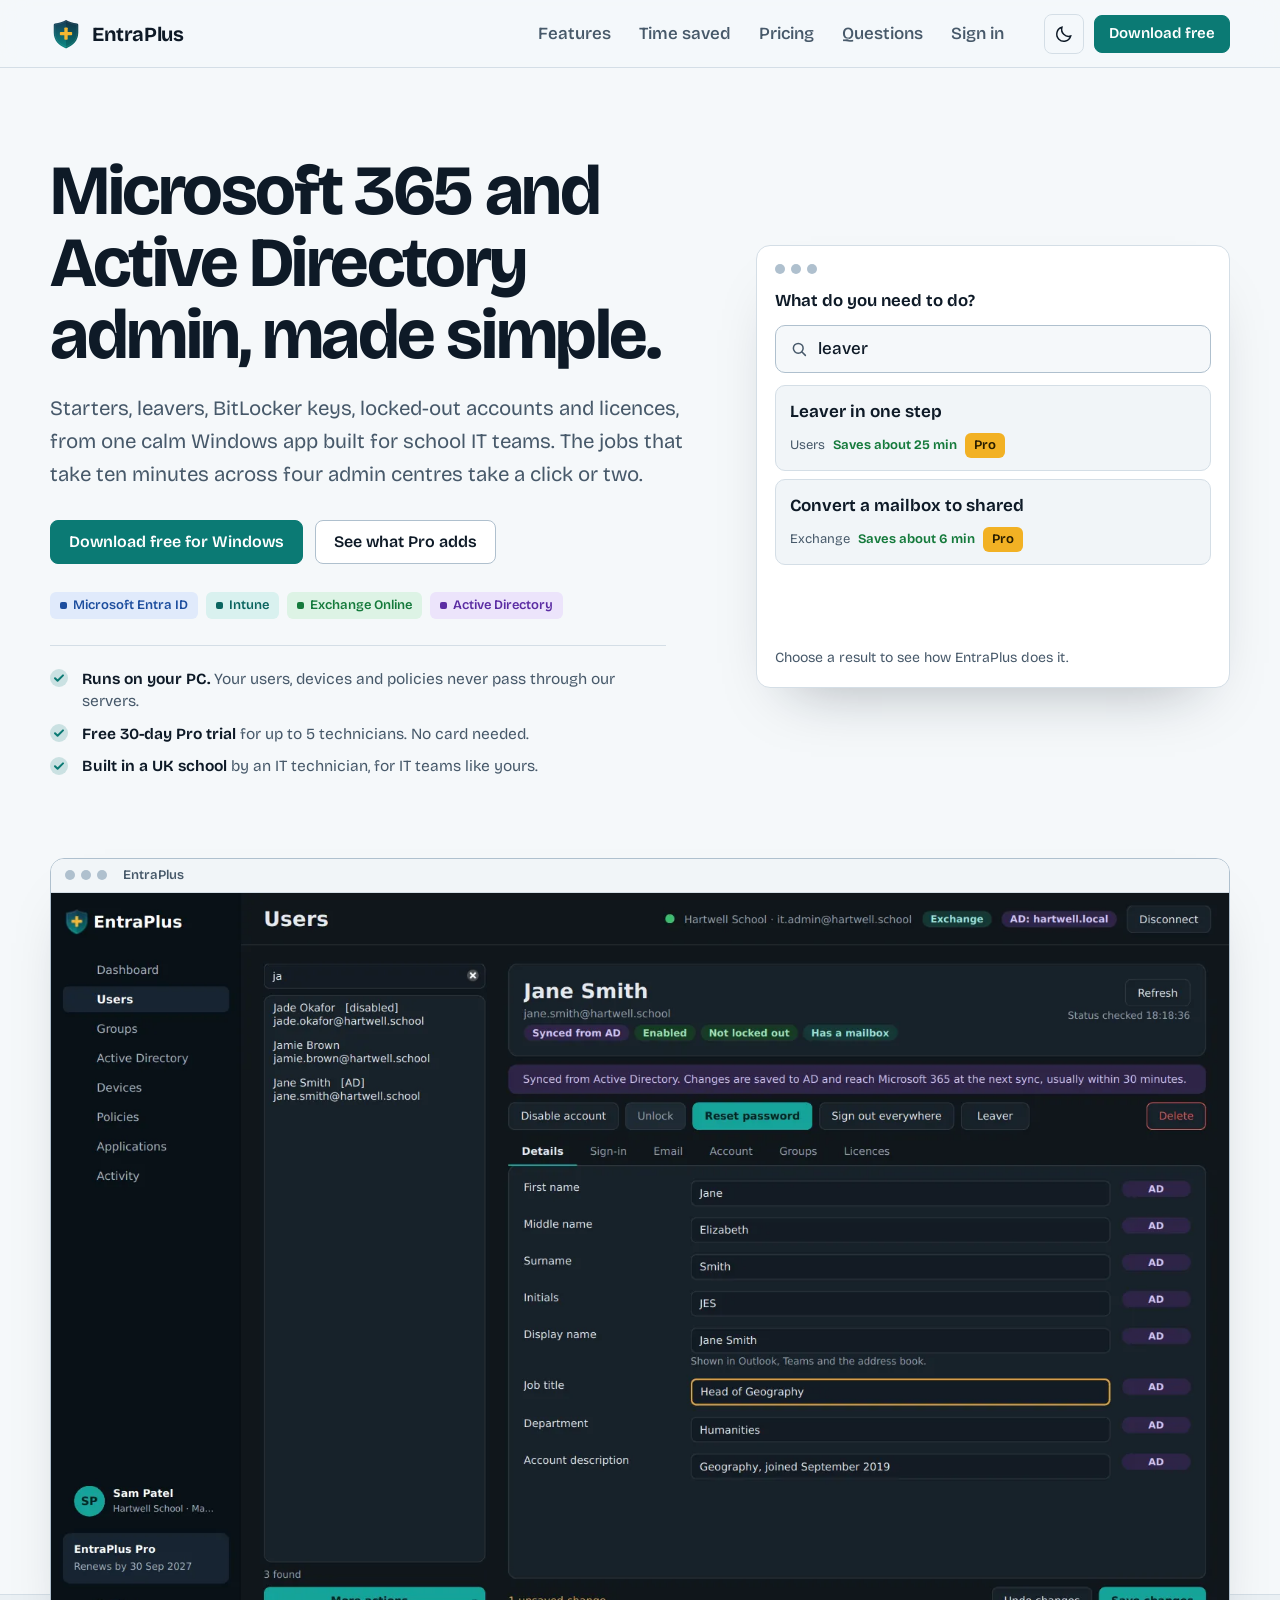
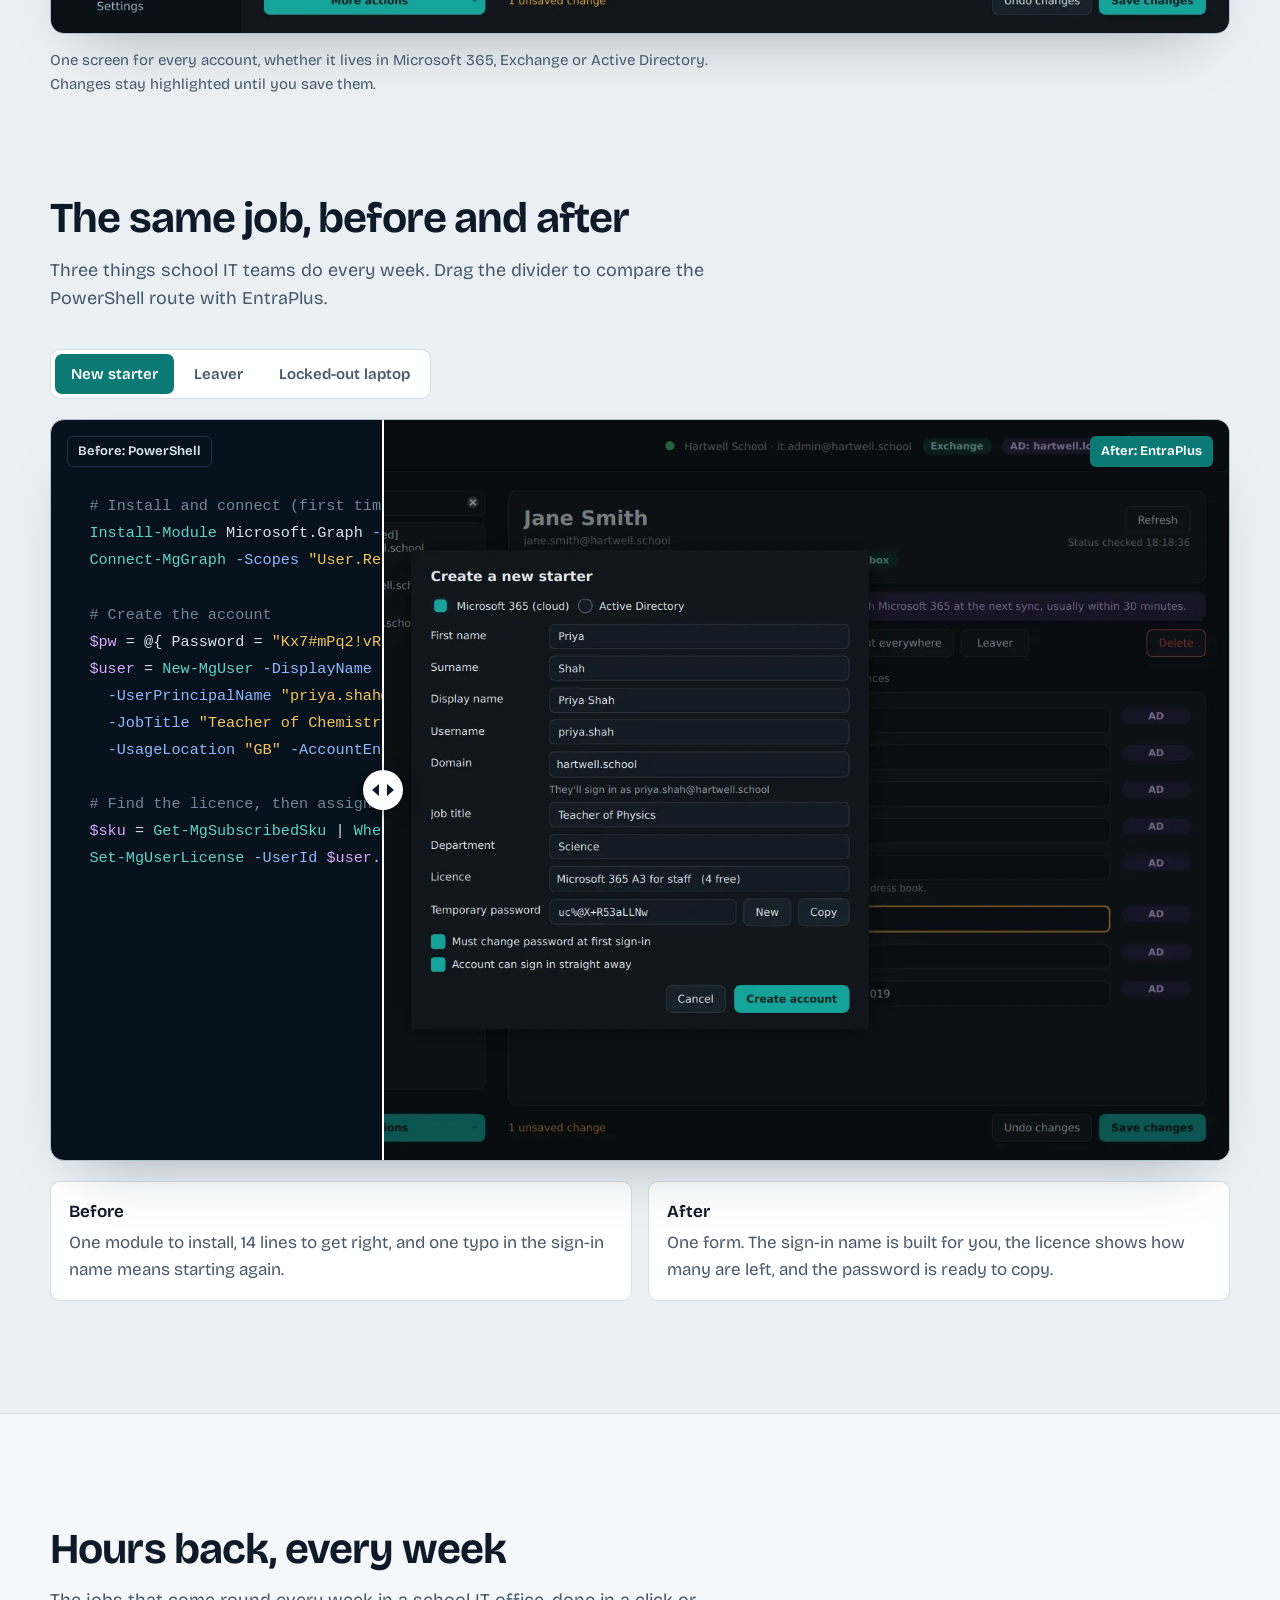
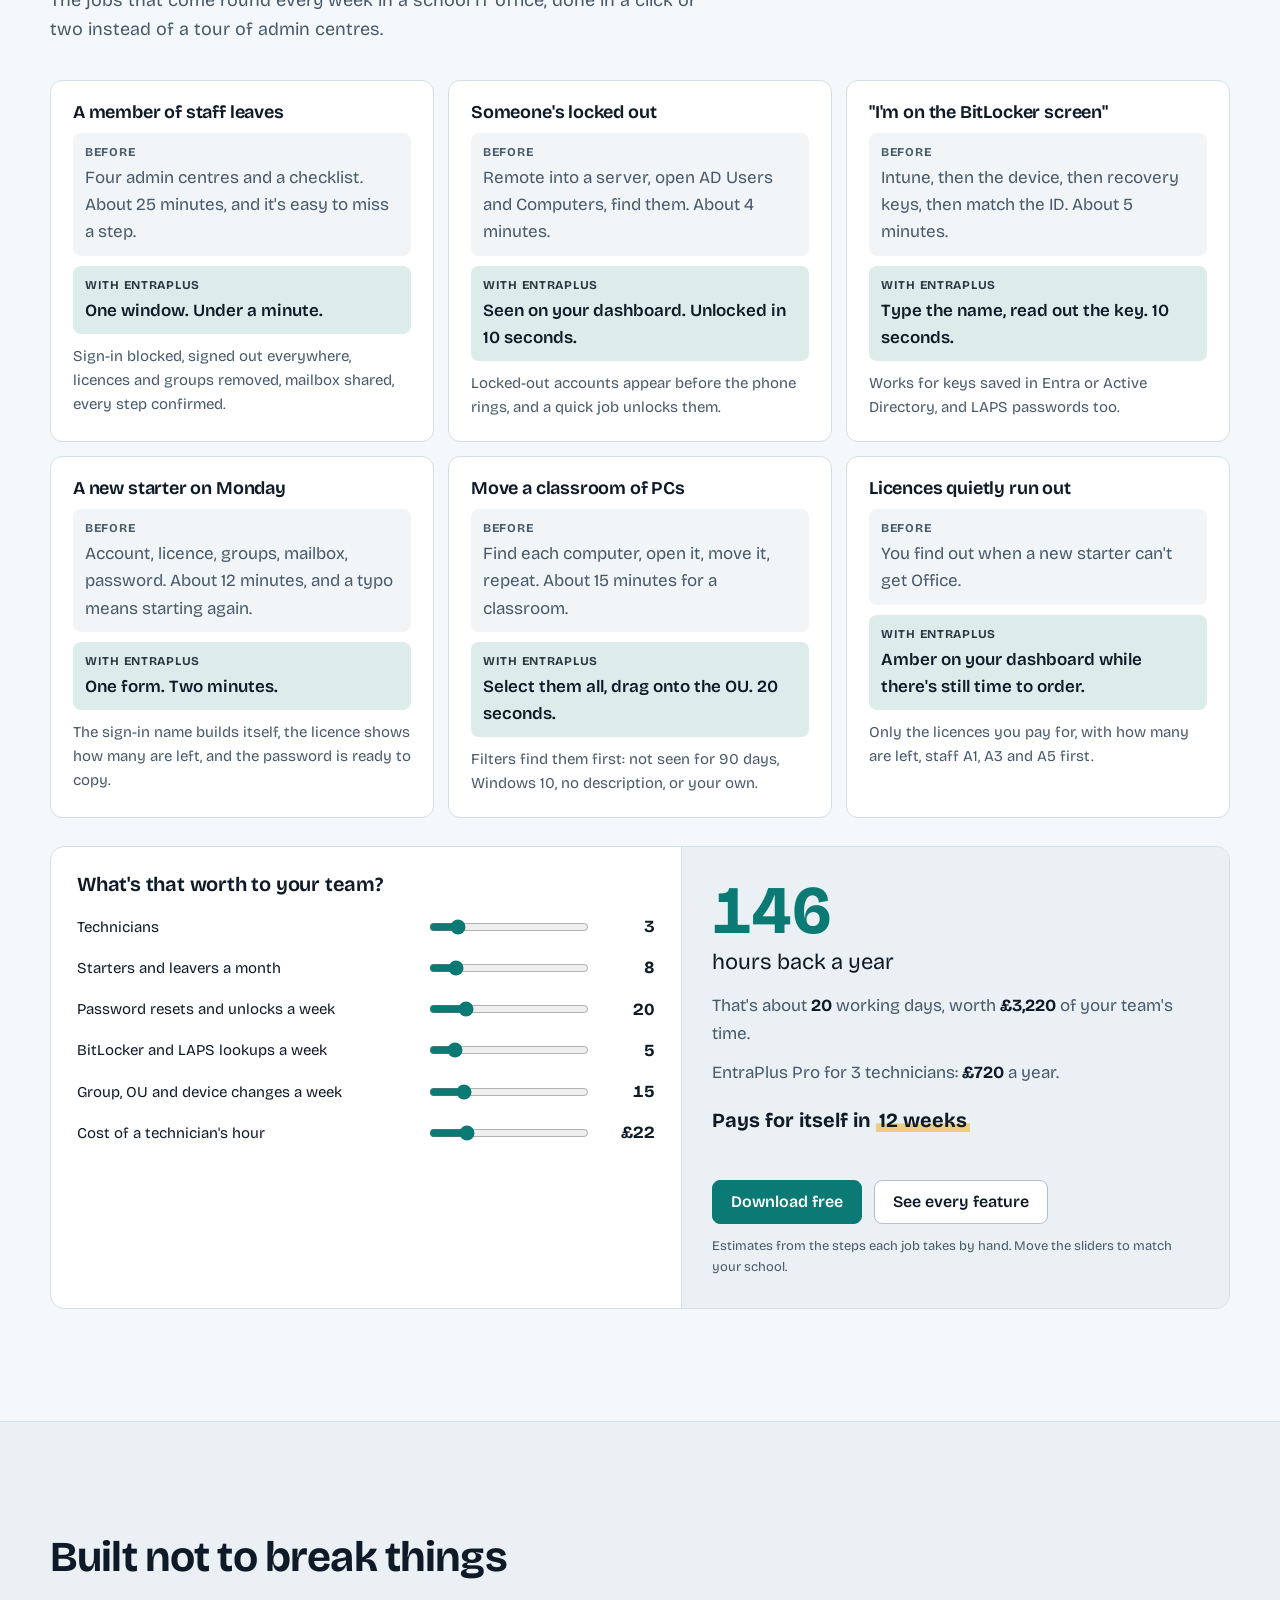
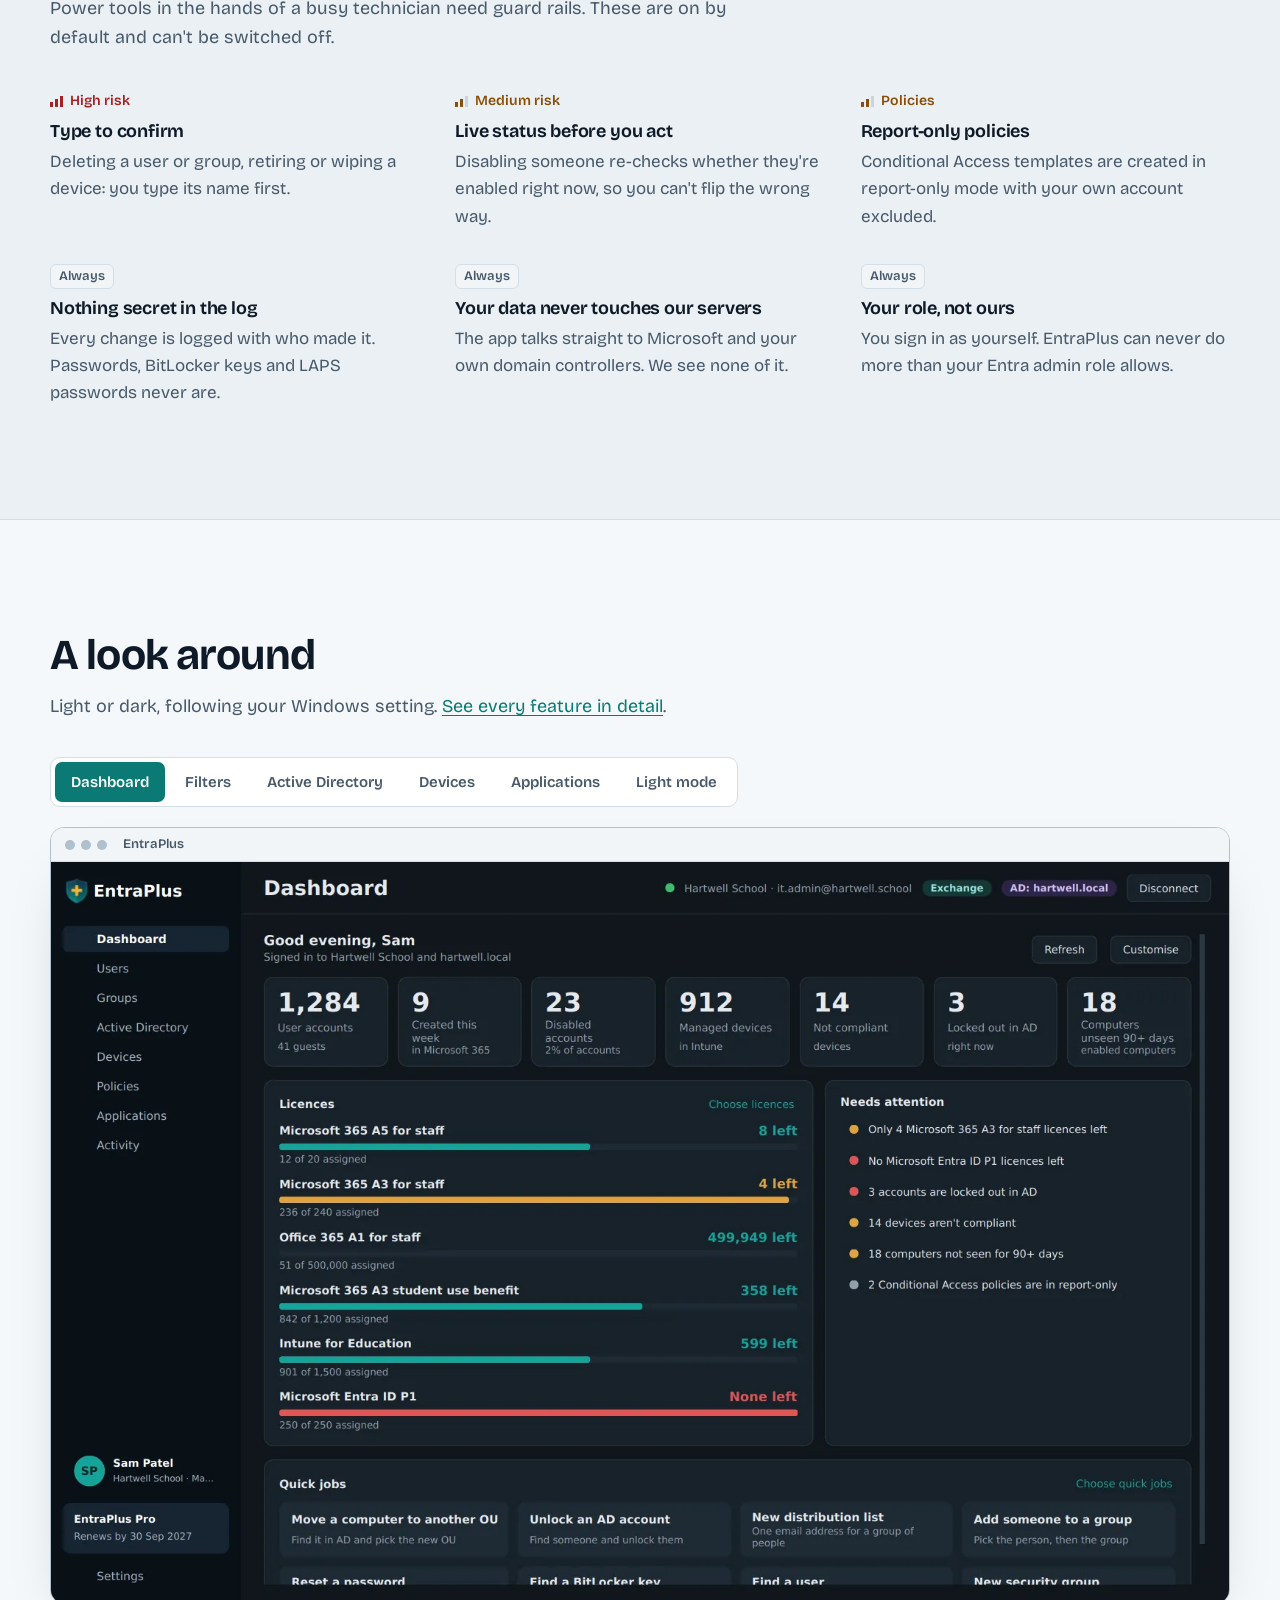
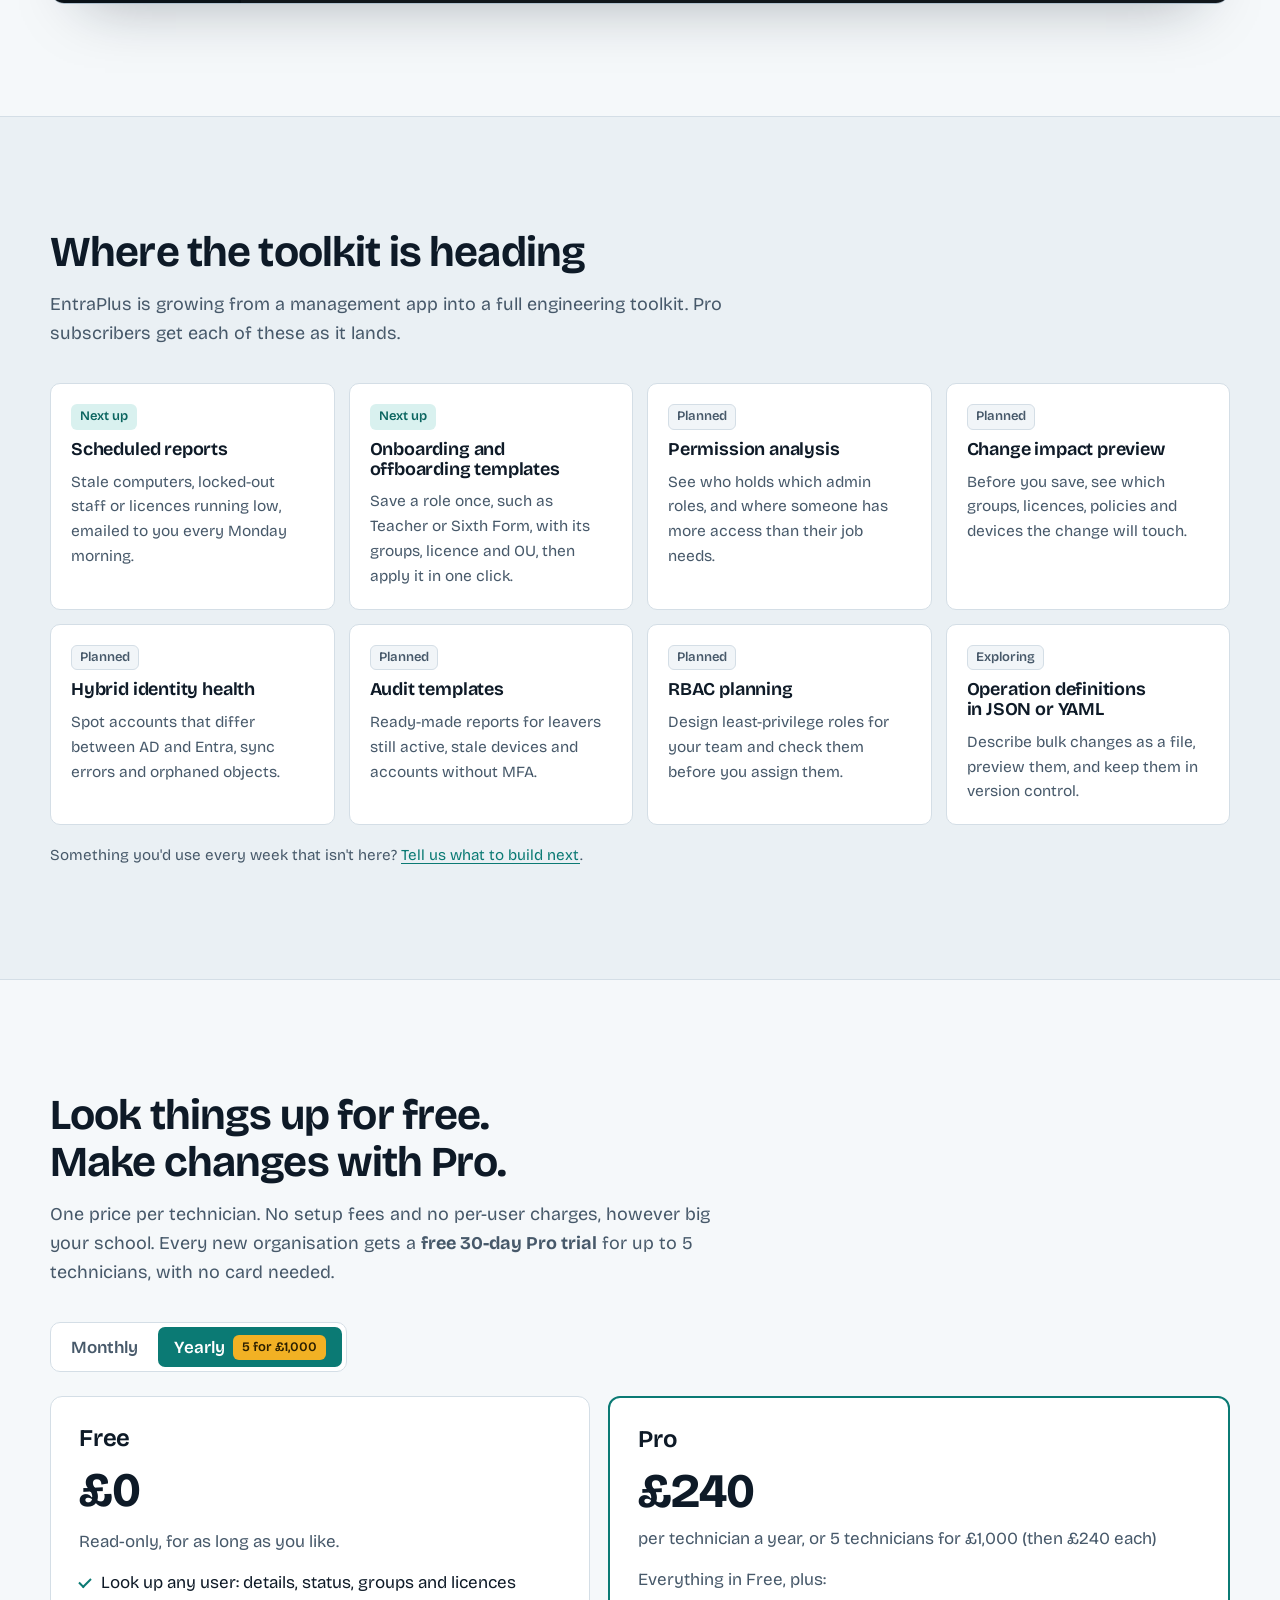
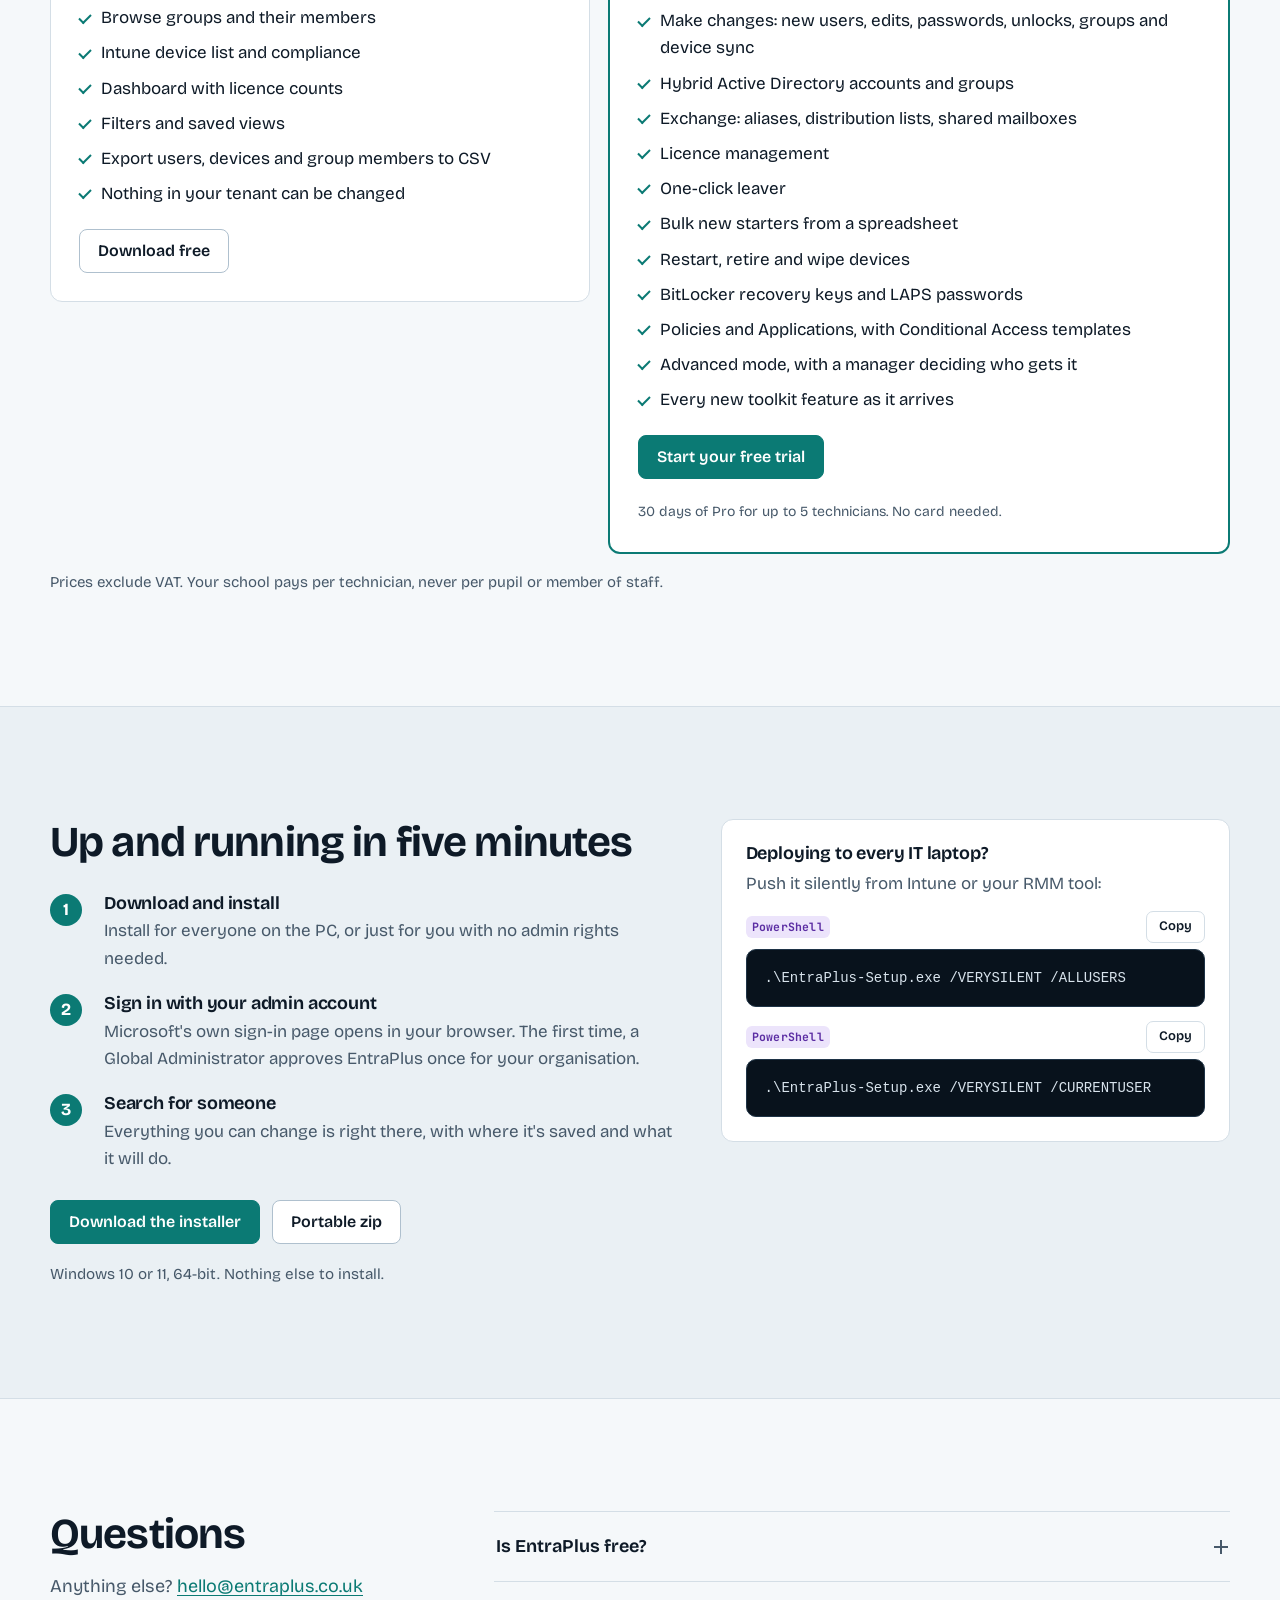
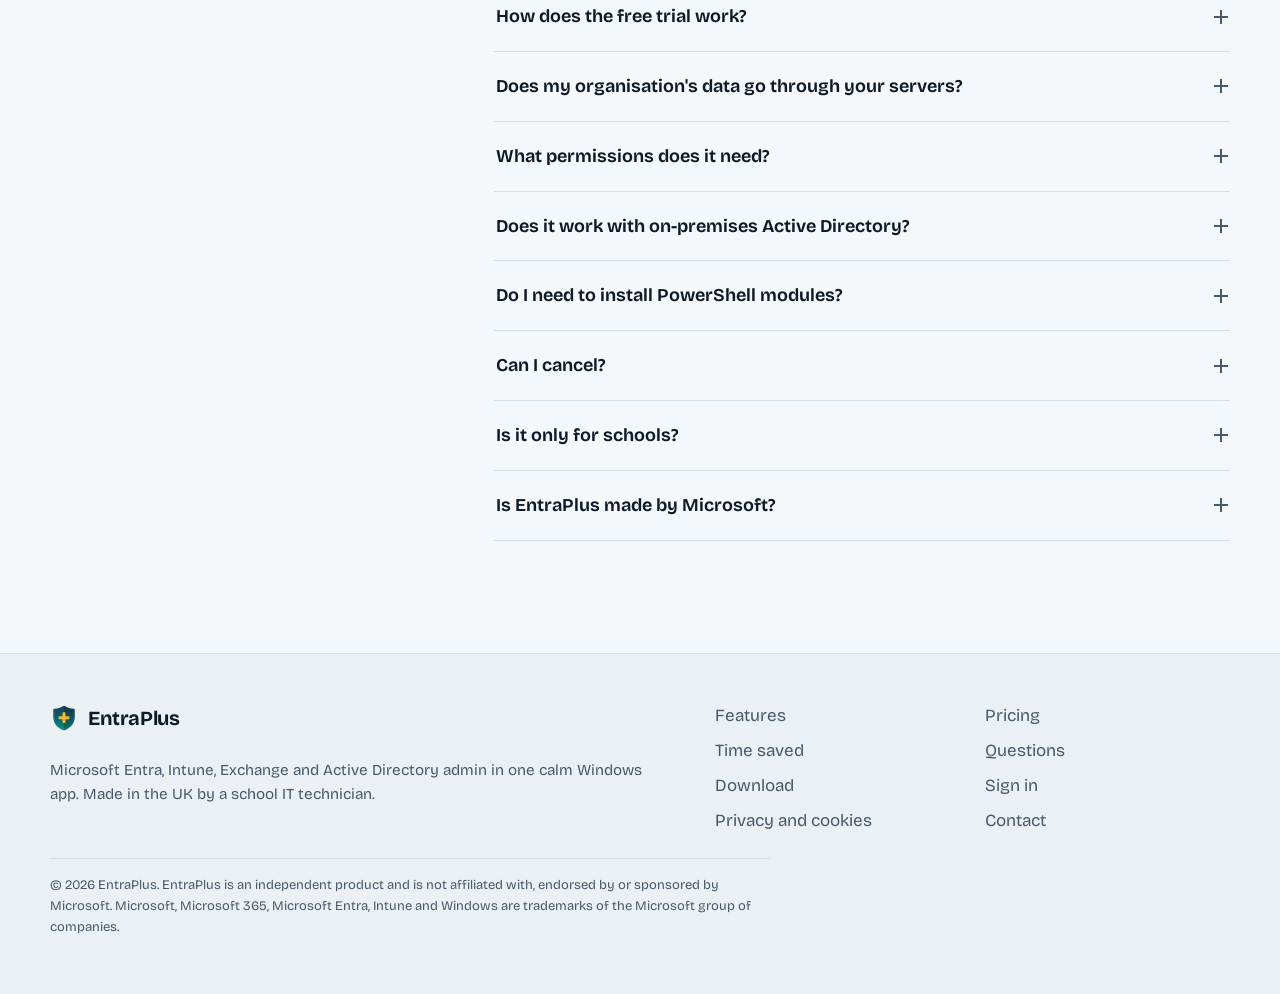
==== commit 94755e46: "design 0.8.0 official" ====
--- a/index.html
+++ b/index.html
@@ -29,7 +29,7 @@
 
   <link rel="preload" href="/assets/fonts/bricolage-grotesque.woff2" as="font" type="font/woff2" crossorigin>
   <link rel="preload" as="image" href="/assets/img/shots/dark-users-1600.webp"
-        imagesrcset="/assets/img/shots/dark-users-960.webp 960w, /assets/img/shots/dark-users-1600.webp 1600w"
+        imagesrcset="/assets/img/shots/dark-users-640.webp 640w, /assets/img/shots/dark-users-960.webp 960w, /assets/img/shots/dark-users-1600.webp 1600w"
         imagesizes="(min-width: 1240px) 1160px, 94vw" fetchpriority="high">
   <link rel="stylesheet" href="/assets/css/site.css">
   <script>
@@ -174,7 +174,7 @@
           <div class="window">
             <div class="window-bar" aria-hidden="true"><span></span><span></span><span></span><b>EntraPlus</b></div>
             <img src="/assets/img/shots/dark-users-1600.webp"
-                 srcset="/assets/img/shots/dark-users-960.webp 960w, /assets/img/shots/dark-users-1600.webp 1600w"
+                 srcset="/assets/img/shots/dark-users-640.webp 640w, /assets/img/shots/dark-users-960.webp 960w, /assets/img/shots/dark-users-1600.webp 1600w"
                  sizes="(min-width: 1240px) 1160px, 94vw" width="1600" height="1006" fetchpriority="high"
                  alt="EntraPlus user screen: Jane Smith, synced from Active Directory, with live status badges, account actions and an unsaved job title change highlighted">
           </div>
@@ -204,7 +204,7 @@
             <div class="compare-after">
               <p class="compare-tag compare-tag-after">After: EntraPlus</p>
               <img id="compare-img" src="/assets/img/shots/after-starter-1600.webp"
-                   srcset="/assets/img/shots/after-starter-960.webp 960w, /assets/img/shots/after-starter-1600.webp 1600w"
+                   srcset="/assets/img/shots/after-starter-640.webp 640w, /assets/img/shots/after-starter-960.webp 960w, /assets/img/shots/after-starter-1600.webp 1600w"
                    sizes="(min-width: 1240px) 1160px, 94vw" width="1600" height="1006" loading="lazy" alt="">
             </div>
             <div class="compare-handle" aria-hidden="true"><span></span></div>
@@ -326,7 +326,7 @@
           <div class="window">
             <div class="window-bar" aria-hidden="true"><span></span><span></span><span></span><b>EntraPlus</b></div>
             <img id="shot-img" src="/assets/img/shots/dark-dashboard-1600.webp"
-                 srcset="/assets/img/shots/dark-dashboard-960.webp 960w, /assets/img/shots/dark-dashboard-1600.webp 1600w"
+                 srcset="/assets/img/shots/dark-dashboard-640.webp 640w, /assets/img/shots/dark-dashboard-960.webp 960w, /assets/img/shots/dark-dashboard-1600.webp 1600w"
                  sizes="(min-width: 1240px) 1160px, 94vw" width="1600" height="1006" loading="lazy"
                  alt="Dashboard: user and device counts, licences running low, accounts locked out in Active Directory, and quick jobs">
           </div>
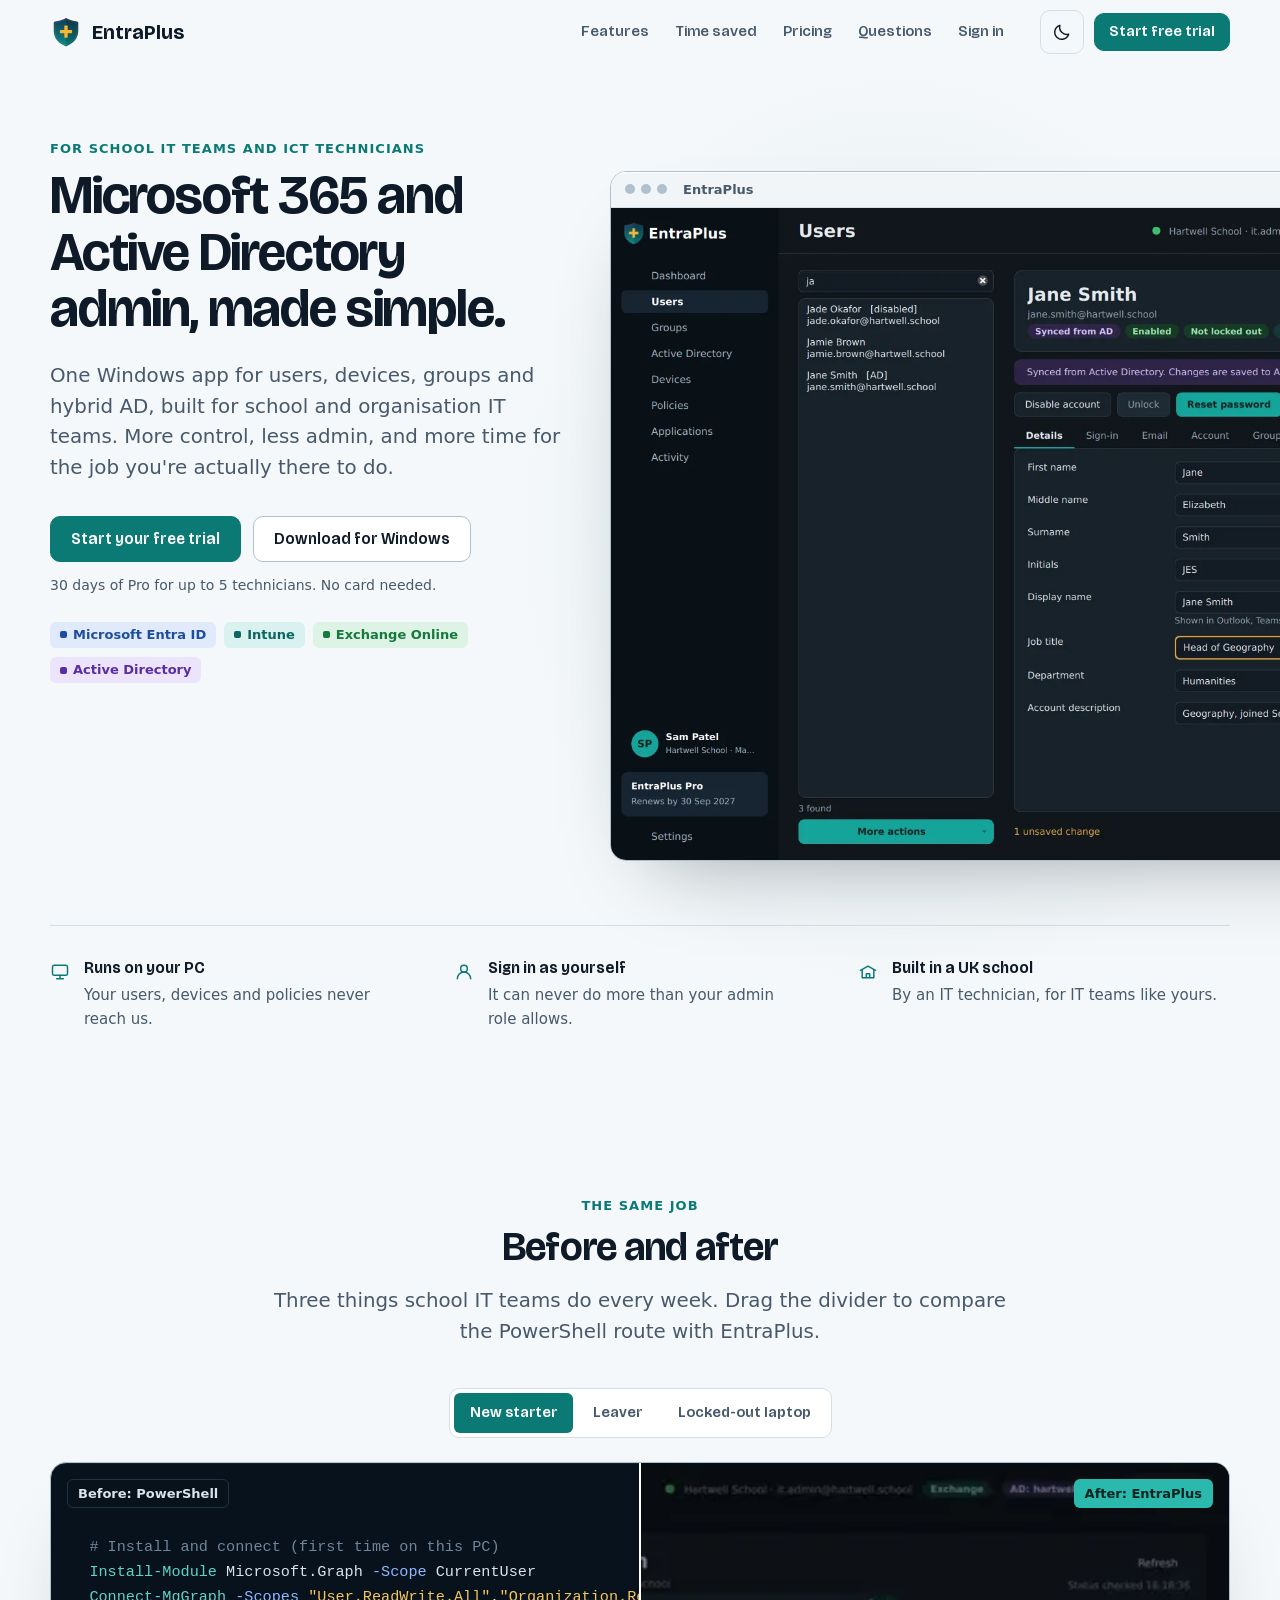
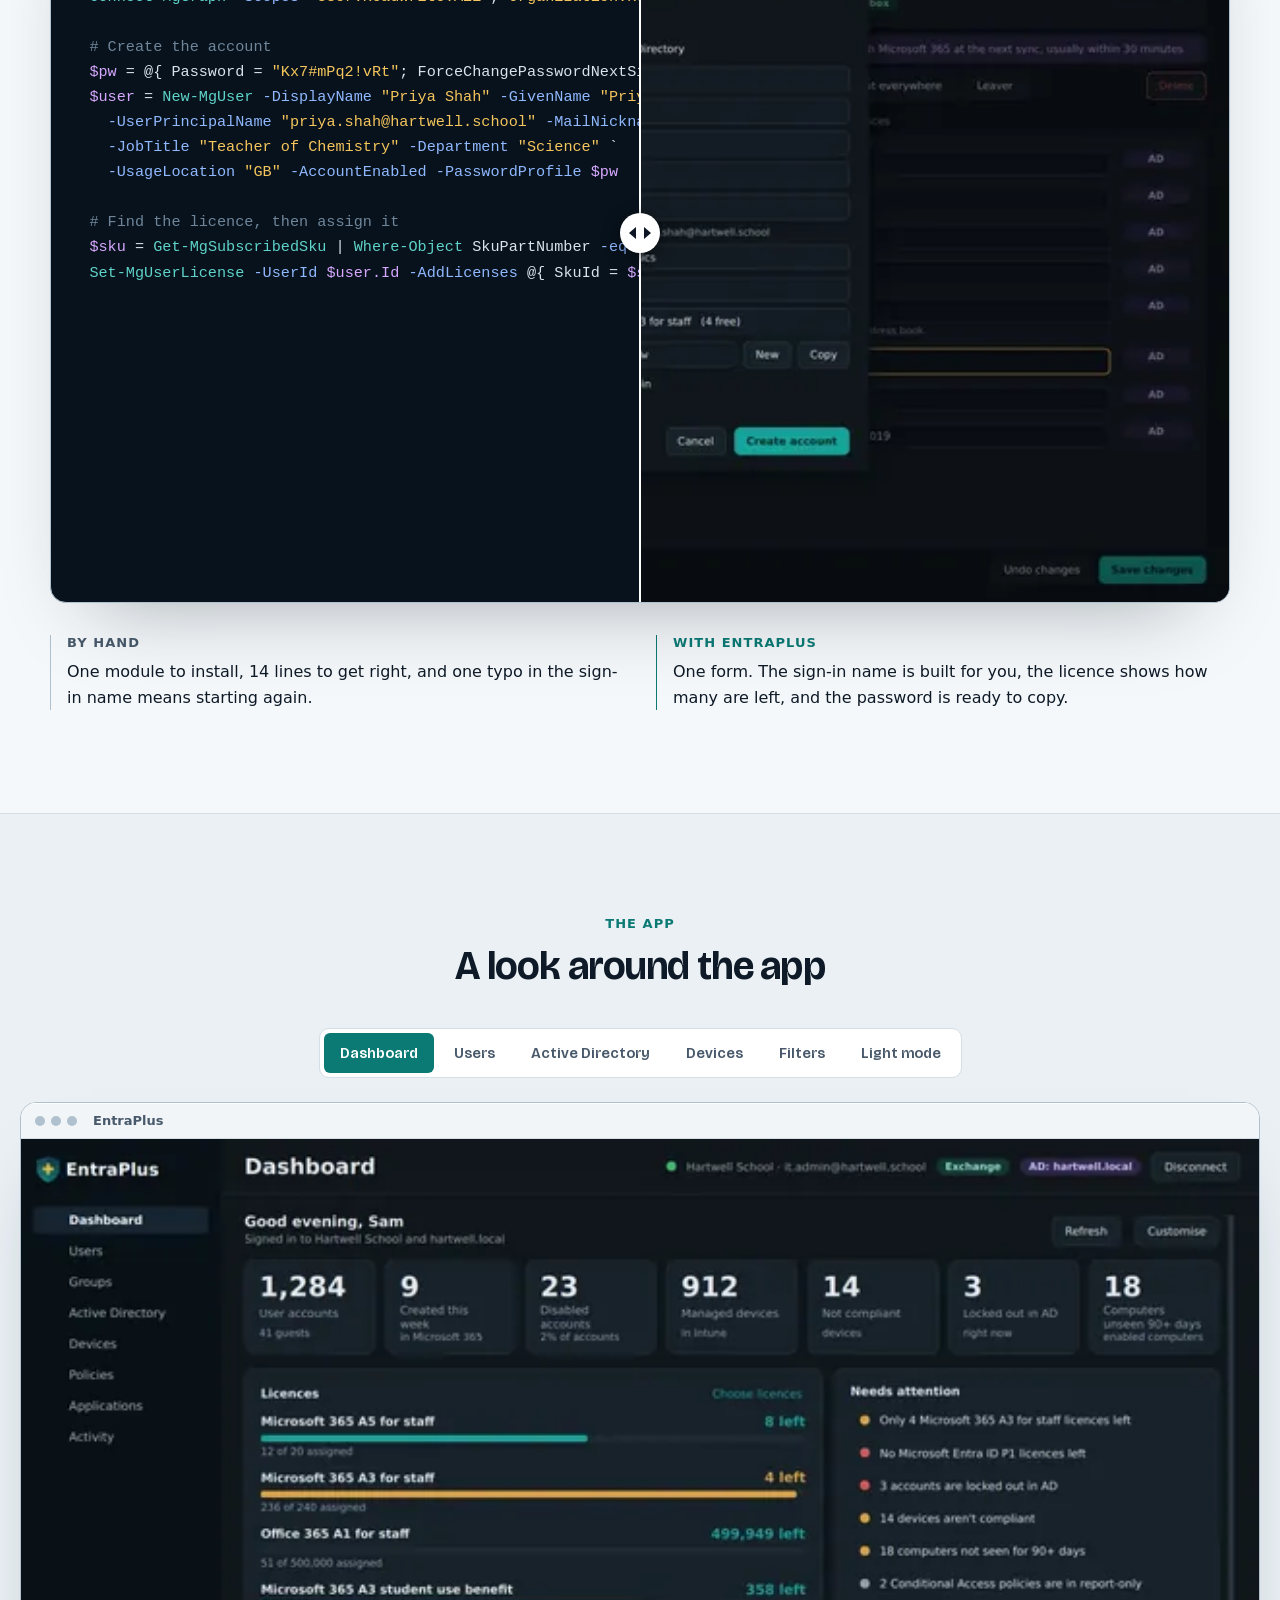
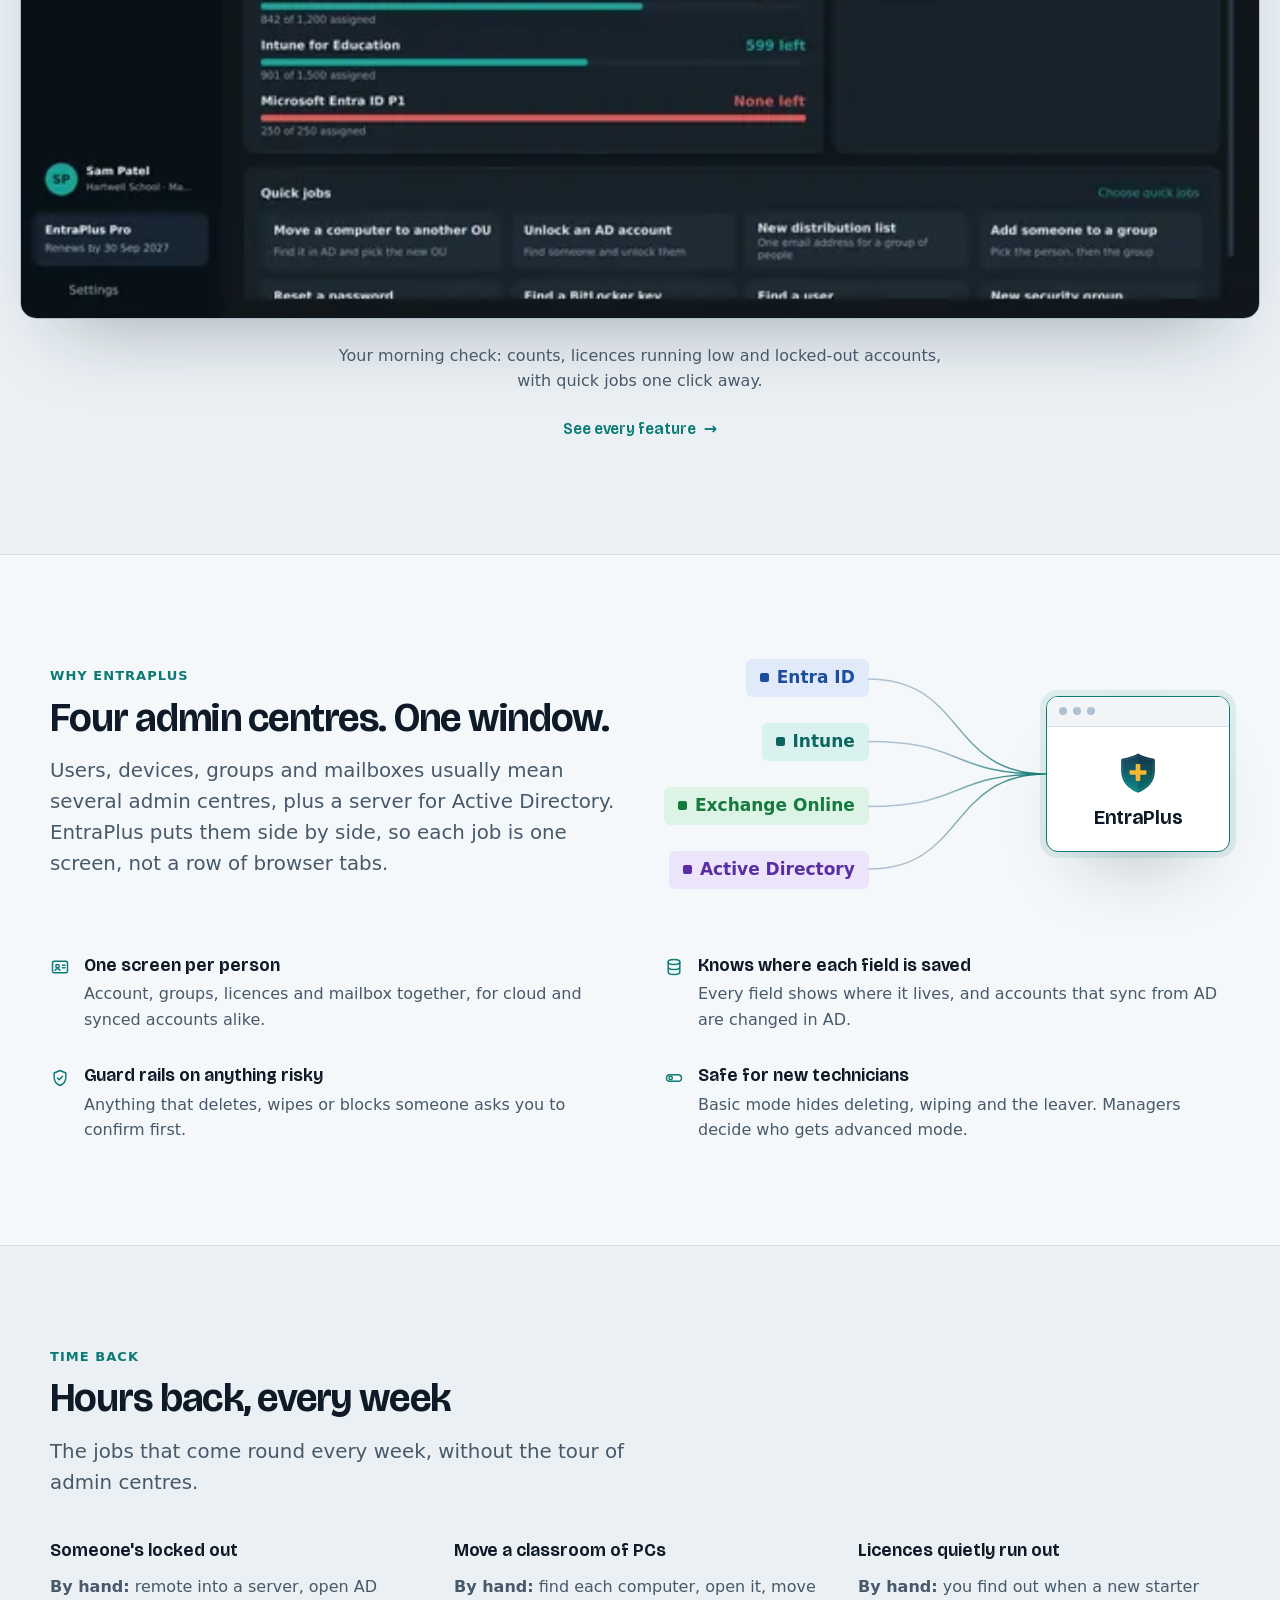
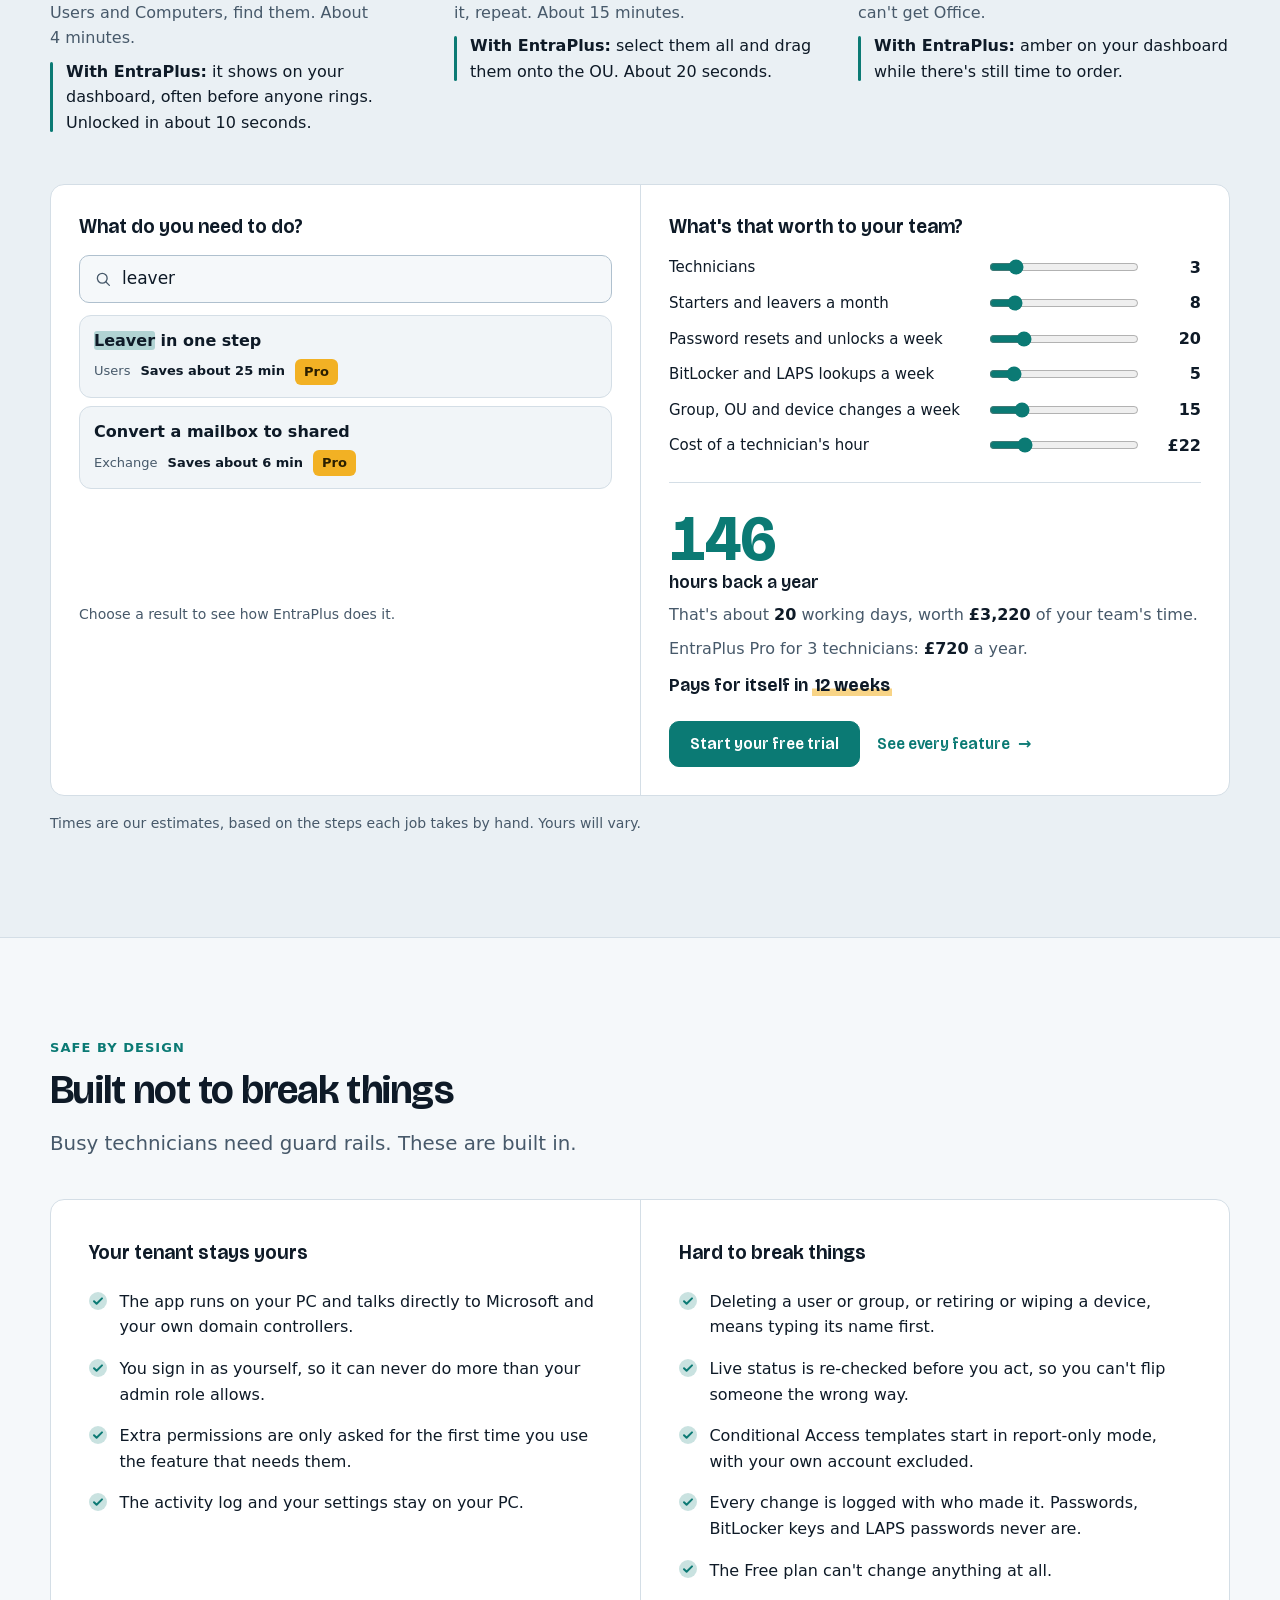
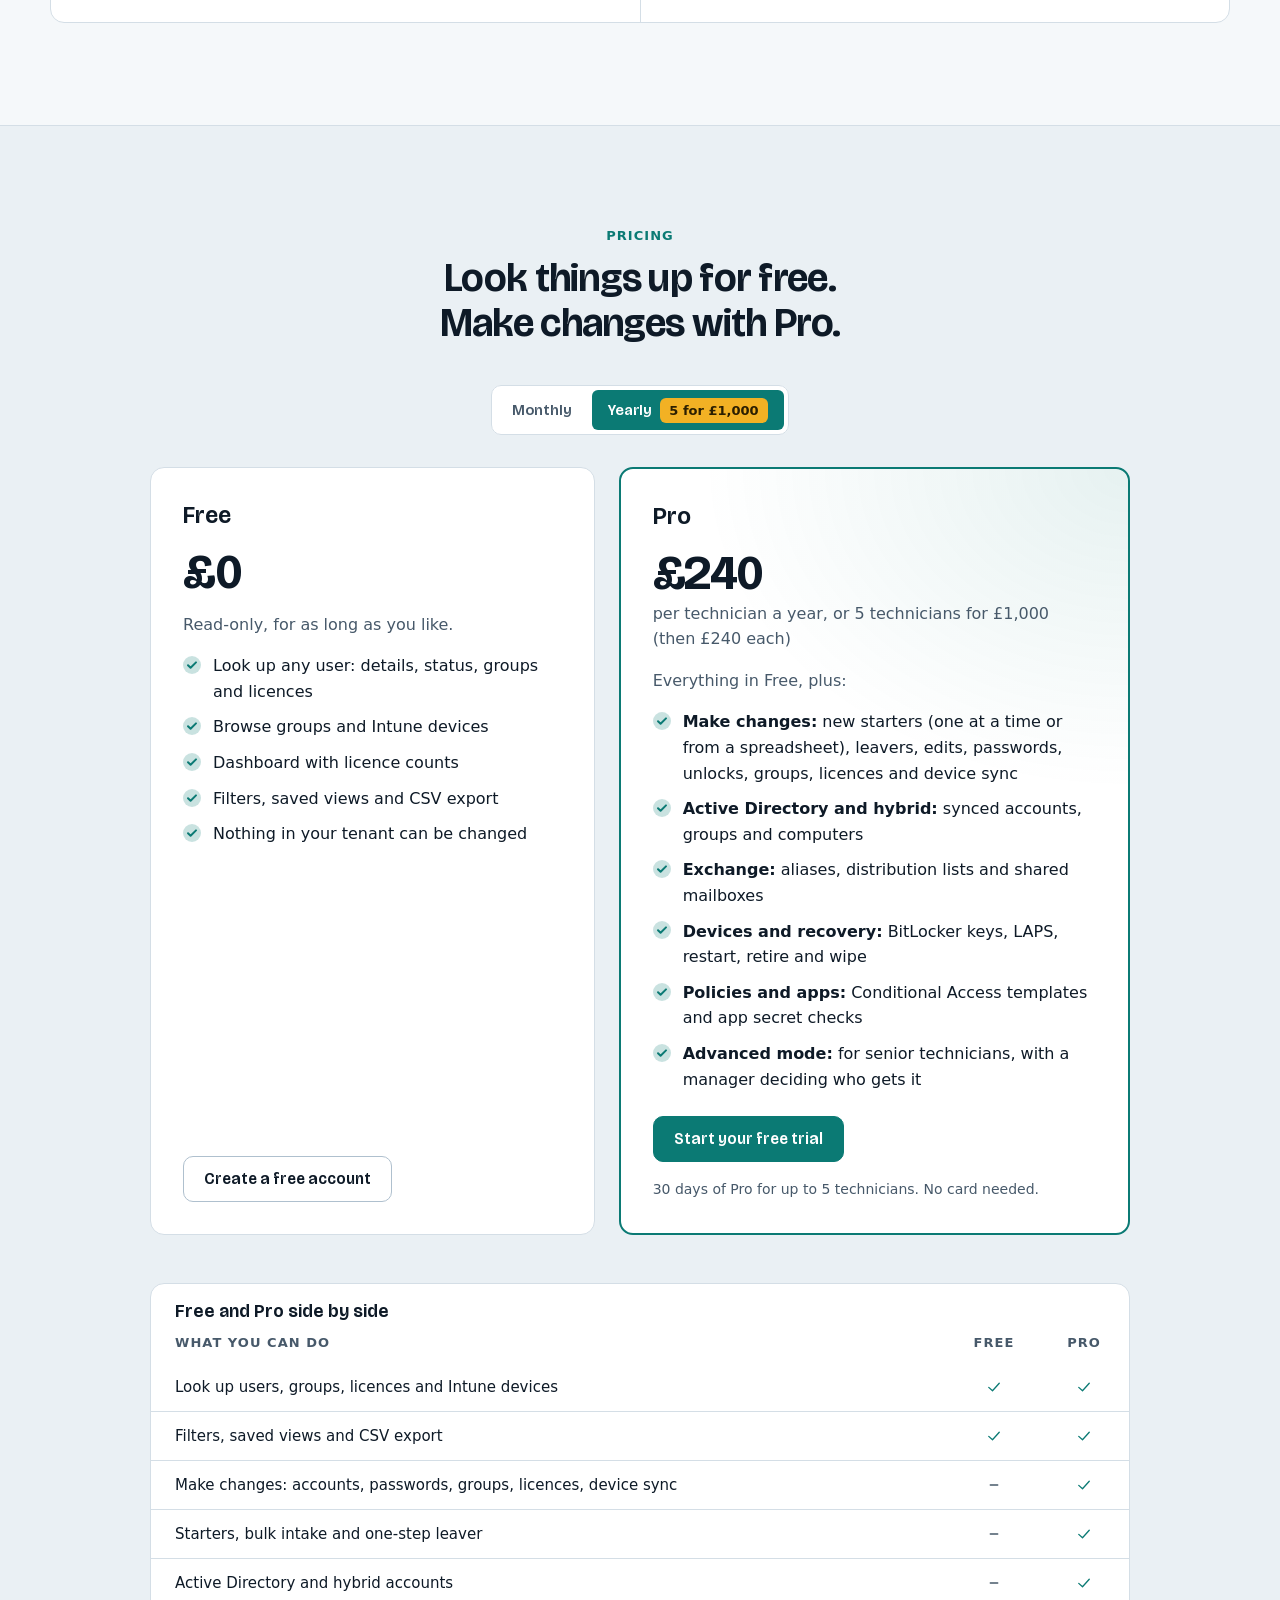
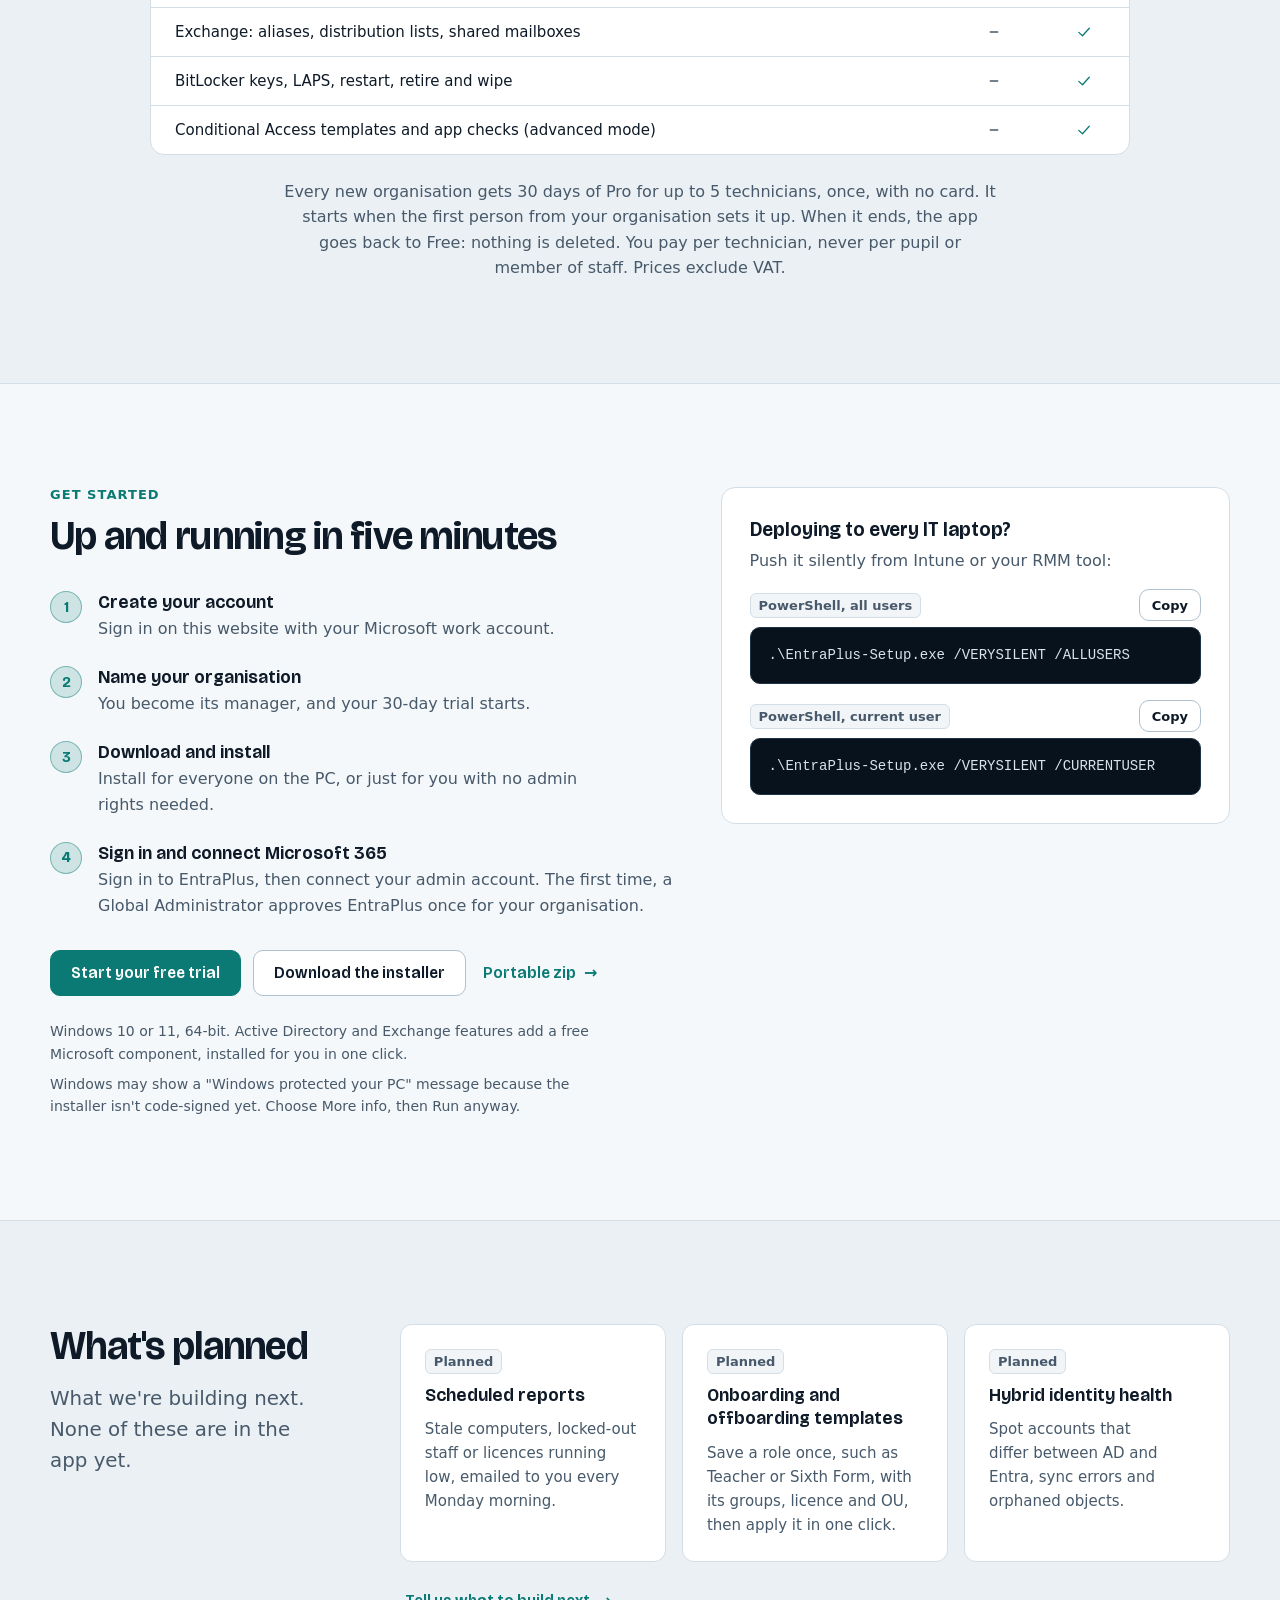
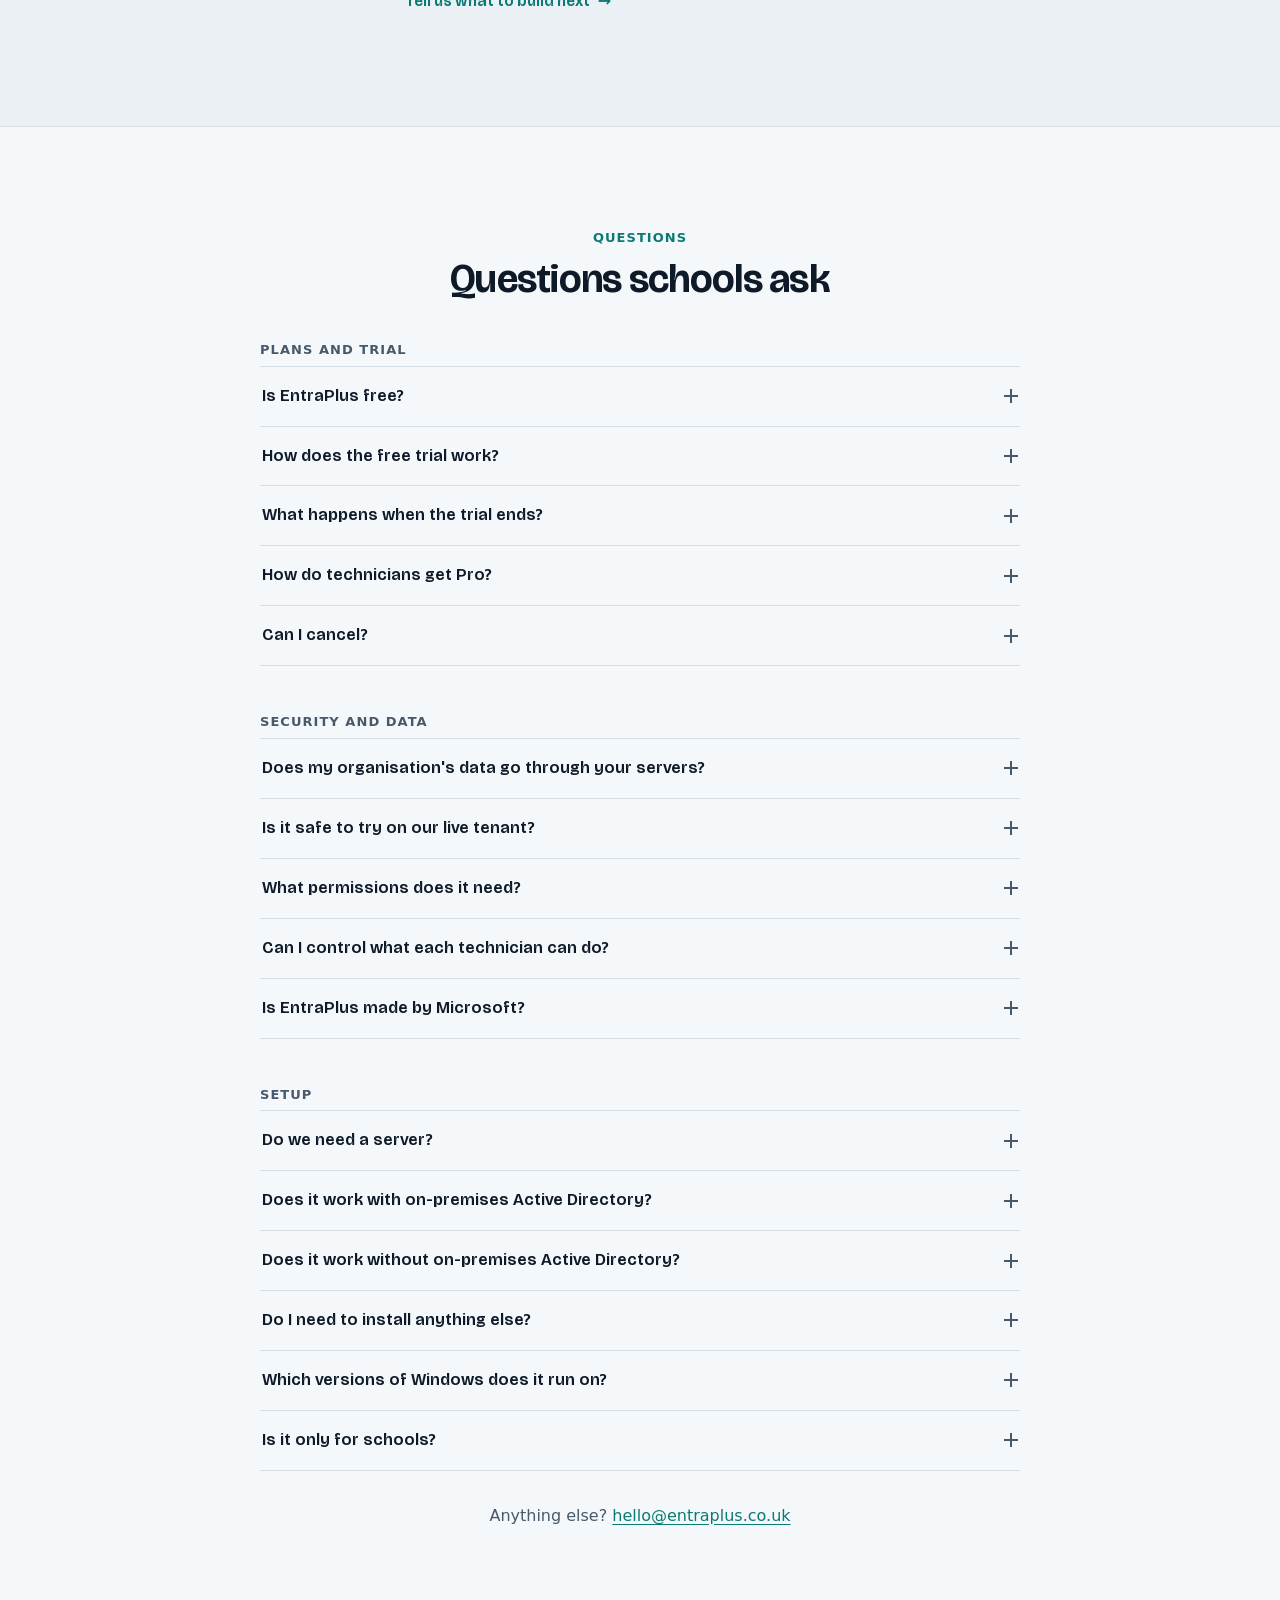
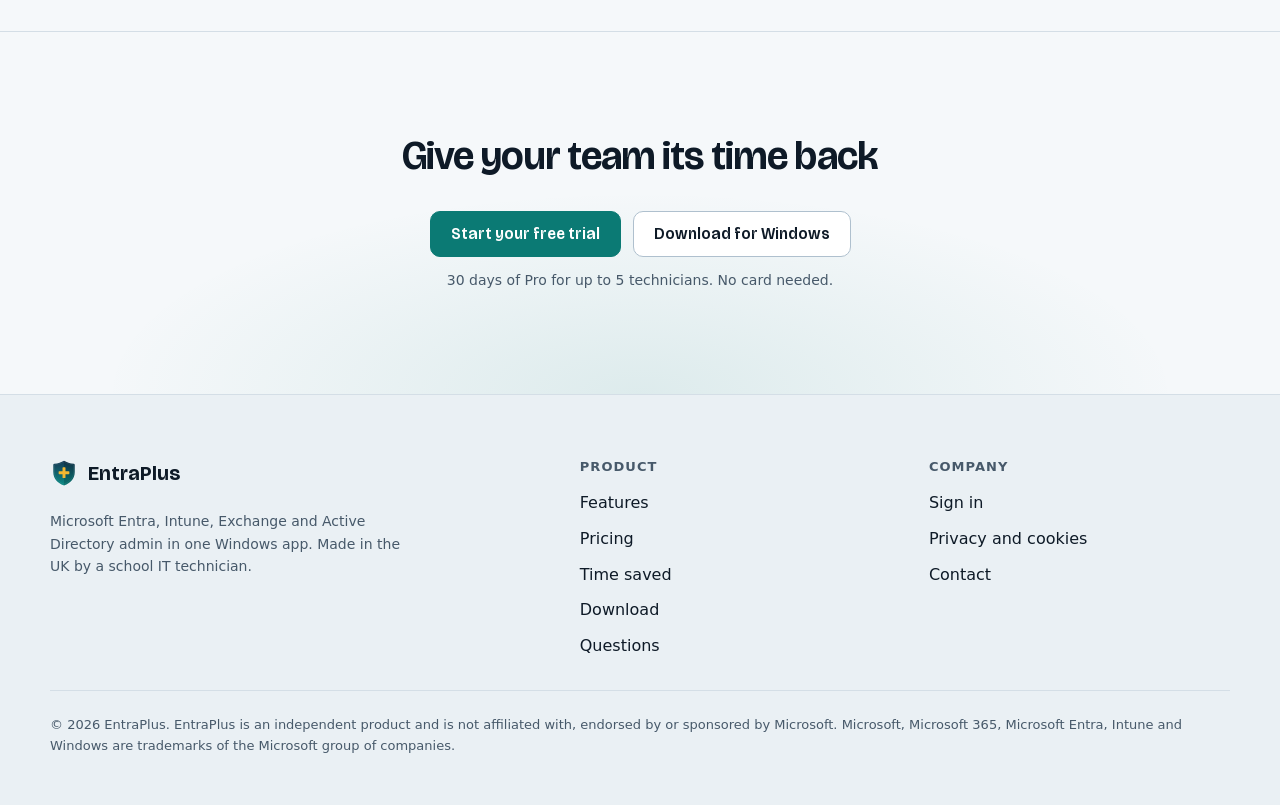
==== commit ace0deba: "Website redesign 0.9.0: new homepage and features page, trial-first journey, faster fonts Co-Authore" ====
--- a/index.html
+++ b/index.html
@@ -3,18 +3,18 @@
 <head>
   <meta charset="utf-8">
   <meta name="viewport" content="width=device-width, initial-scale=1">
-  <title>EntraPlus: Active Directory and Microsoft Entra admin toolkit for schools</title>
-  <meta name="description" content="Starters, leavers, BitLocker keys, locked-out accounts, licences and Intune devices from one Windows app built for school IT teams. Get hours back every week. Free to download.">
+  <title>EntraPlus: Entra ID and Active Directory admin for schools</title>
+  <meta name="description" content="Starters, leavers, BitLocker keys, unlocks and licences across Entra ID, Intune, Exchange and AD, in one Windows app. Free read-only plan, 30-day Pro trial.">
   <link rel="canonical" href="https://entraplus.co.uk/">
-  <meta name="theme-color" content="#0D1824" media="(prefers-color-scheme: dark)">
-  <meta name="theme-color" content="#F4F7F9" media="(prefers-color-scheme: light)">
+  <meta name="theme-color" content="#0B1622" media="(prefers-color-scheme: dark)">
+  <meta name="theme-color" content="#F5F8FA" media="(prefers-color-scheme: light)">
   <meta name="color-scheme" content="dark light">
 
   <meta property="og:type" content="website">
   <meta property="og:site_name" content="EntraPlus">
   <meta property="og:url" content="https://entraplus.co.uk/">
-  <meta property="og:title" content="EntraPlus: the interactive toolkit for Active Directory and Microsoft Entra">
-  <meta property="og:description" content="Starters, leavers, devices, groups and Active Directory in one calm Windows app. The jobs that eat your week, done in a click or two.">
+  <meta property="og:title" content="EntraPlus: Microsoft 365 and Active Directory admin, made simple">
+  <meta property="og:description" content="Starters, leavers, BitLocker keys, unlocks and licences across Entra ID, Intune, Exchange and Active Directory, in one Windows app built in a UK school.">
   <meta property="og:image" content="https://entraplus.co.uk/og-image.png">
   <meta property="og:image:width" content="1200">
   <meta property="og:image:height" content="630">
@@ -27,10 +27,10 @@
   <link rel="apple-touch-icon" href="/apple-touch-icon.png">
   <link rel="manifest" href="/site.webmanifest">
 
-  <link rel="preload" href="/assets/fonts/bricolage-grotesque.woff2" as="font" type="font/woff2" crossorigin>
+  <link rel="preload" href="/assets/fonts/bricolage-display.woff2" as="font" type="font/woff2" crossorigin>
   <link rel="preload" as="image" href="/assets/img/shots/dark-users-1600.webp"
         imagesrcset="/assets/img/shots/dark-users-640.webp 640w, /assets/img/shots/dark-users-960.webp 960w, /assets/img/shots/dark-users-1600.webp 1600w"
-        imagesizes="(min-width: 1240px) 1160px, 94vw" fetchpriority="high">
+        imagesizes="(min-width: 1021px) 1040px, (max-width: 640px) 320px, calc(100vw - 40px)" fetchpriority="high">
   <link rel="stylesheet" href="/assets/css/site.css">
   <script>
     /* Set the theme before the page paints, so there's no flash. */
@@ -47,66 +47,240 @@
   <script src="/assets/js/toolkit-data.js" defer></script>
   <script src="/assets/js/site.js" defer></script>
 
+  <!-- JSON-LD: the FAQPage entries must match the visible FAQ word for word -->
   <script type="application/ld+json">
   {
-    "@context": "https://schema.org",
-    "@graph": [
-      {
-        "@type": "Organization",
-        "@id": "https://entraplus.co.uk/#org",
-        "name": "EntraPlus",
-        "url": "https://entraplus.co.uk/",
-        "logo": "https://entraplus.co.uk/assets/img/brand/icon-512.png"
-      },
-      {
-        "@type": "WebSite",
-        "@id": "https://entraplus.co.uk/#site",
-        "url": "https://entraplus.co.uk/",
-        "name": "EntraPlus",
-        "publisher": { "@id": "https://entraplus.co.uk/#org" }
-      },
-      {
-        "@type": "SoftwareApplication",
-        "name": "EntraPlus",
-        "applicationCategory": "BusinessApplication",
-        "applicationSubCategory": "IT administration",
-        "operatingSystem": "Windows 10, Windows 11",
-        "url": "https://entraplus.co.uk/",
-        "image": "https://entraplus.co.uk/og-image.png",
-        "description": "A Windows app for managing Microsoft Entra ID, Intune, Exchange Online and on-premises Active Directory: new starters, leavers, groups, devices and Conditional Access.",
-        "publisher": { "@id": "https://entraplus.co.uk/#org" },
-        "offers": [
-          { "@type": "Offer", "name": "Free", "price": "0", "priceCurrency": "GBP" },
-          { "@type": "Offer", "name": "Pro monthly", "price": "20", "priceCurrency": "GBP",
-            "priceSpecification": { "@type": "UnitPriceSpecification", "price": "20", "priceCurrency": "GBP", "billingDuration": "P1M" } },
-          { "@type": "Offer", "name": "Pro yearly", "price": "240", "priceCurrency": "GBP",
-            "priceSpecification": { "@type": "UnitPriceSpecification", "price": "240", "priceCurrency": "GBP", "billingDuration": "P1Y" } },
-          { "@type": "Offer", "name": "Pro yearly, 5 technicians", "price": "1000", "priceCurrency": "GBP",
-            "priceSpecification": { "@type": "UnitPriceSpecification", "price": "1000", "priceCurrency": "GBP", "billingDuration": "P1Y" } }
-        ]
-      },
-      {
-        "@type": "FAQPage",
-        "mainEntity": [
-          { "@type": "Question", "name": "Is EntraPlus free?",
-            "acceptedAnswer": { "@type": "Answer", "text": "Yes, to look things up. The Free plan is read-only with no time limit: look up users, groups, devices and licences, and export lists to CSV. Making changes needs Pro, at £20 a month or £240 a year per technician, or 5 technicians for £1,000 a year. Every new organisation gets a free 30-day Pro trial for up to 5 technicians, with no card needed." } },
-          { "@type": "Question", "name": "Does my organisation's data go through EntraPlus servers?",
-            "acceptedAnswer": { "@type": "Answer", "text": "No. The app runs on your PC and talks directly to Microsoft and your own domain controllers. Nothing about your users, devices or policies is sent to us." } },
-          { "@type": "Question", "name": "Can EntraPlus edit accounts that sync from on-premises Active Directory?",
-            "acceptedAnswer": { "@type": "Answer", "text": "Yes, with Pro. EntraPlus detects synced accounts and saves changes to Active Directory, which Microsoft Entra would otherwise refuse." } },
-          { "@type": "Question", "name": "What permissions does EntraPlus need?",
-            "acceptedAnswer": { "@type": "Answer", "text": "You sign in with your own admin account, and EntraPlus can never do more than your Entra role allows. A Global Administrator approves its permissions once for the organisation." } },
-          { "@type": "Question", "name": "Is EntraPlus made by Microsoft?",
-            "acceptedAnswer": { "@type": "Answer", "text": "No. EntraPlus is an independent product and is not affiliated with or endorsed by Microsoft." } }
-        ]
+   "@context": "https://schema.org",
+   "@graph": [
+    {
+     "@type": "Organization",
+     "@id": "https://entraplus.co.uk/#org",
+     "name": "EntraPlus",
+     "url": "https://entraplus.co.uk/",
+     "logo": "https://entraplus.co.uk/assets/img/brand/icon-512.png",
+     "email": "hello@entraplus.co.uk"
+    },
+    {
+     "@type": "WebSite",
+     "@id": "https://entraplus.co.uk/#site",
+     "url": "https://entraplus.co.uk/",
+     "name": "EntraPlus",
+     "inLanguage": "en-GB",
+     "publisher": {
+      "@id": "https://entraplus.co.uk/#org"
+     }
+    },
+    {
+     "@type": "SoftwareApplication",
+     "@id": "https://entraplus.co.uk/#app",
+     "name": "EntraPlus",
+     "applicationCategory": "BusinessApplication",
+     "applicationSubCategory": "IT administration",
+     "operatingSystem": "Windows 10, Windows 11 (64-bit)",
+     "url": "https://entraplus.co.uk/",
+     "image": "https://entraplus.co.uk/og-image.png",
+     "screenshot": "https://entraplus.co.uk/assets/img/shots/dark-dashboard-1600.webp",
+     "description": "A Windows app for managing Microsoft Entra ID, Intune, Exchange Online and on-premises Active Directory: new starters, leavers, groups, devices, BitLocker and LAPS, and Conditional Access.",
+     "publisher": {
+      "@id": "https://entraplus.co.uk/#org"
+     },
+     "offers": [
+      {
+       "@type": "Offer",
+       "name": "Free",
+       "description": "Read-only: look up users, groups, devices and licences, and export to CSV.",
+       "price": "0",
+       "priceCurrency": "GBP"
+      },
+      {
+       "@type": "Offer",
+       "name": "Pro, monthly, per technician",
+       "price": "20.00",
+       "priceCurrency": "GBP",
+       "priceSpecification": {
+        "@type": "UnitPriceSpecification",
+        "price": "20.00",
+        "priceCurrency": "GBP",
+        "valueAddedTaxIncluded": false,
+        "billingDuration": "P1M",
+        "unitText": "technician"
+       }
+      },
+      {
+       "@type": "Offer",
+       "name": "Pro, yearly, per technician",
+       "price": "240.00",
+       "priceCurrency": "GBP",
+       "priceSpecification": {
+        "@type": "UnitPriceSpecification",
+        "price": "240.00",
+        "priceCurrency": "GBP",
+        "valueAddedTaxIncluded": false,
+        "billingDuration": "P1Y",
+        "unitText": "technician"
+       }
+      },
+      {
+       "@type": "Offer",
+       "name": "Pro, yearly, 5 technicians",
+       "price": "1000.00",
+       "priceCurrency": "GBP",
+       "priceSpecification": {
+        "@type": "UnitPriceSpecification",
+        "price": "1000.00",
+        "priceCurrency": "GBP",
+        "valueAddedTaxIncluded": false,
+        "billingDuration": "P1Y"
+       },
+       "eligibleQuantity": {
+        "@type": "QuantitativeValue",
+        "value": 5,
+        "unitText": "technician"
+       }
       }
-    ]
+     ]
+    },
+    {
+     "@type": "FAQPage",
+     "mainEntity": [
+      {
+       "@type": "Question",
+       "name": "Is EntraPlus free?",
+       "acceptedAnswer": {
+        "@type": "Answer",
+        "text": "Yes, to look things up. The Free plan is read-only with no time limit: look up users, groups, devices and licences, and export lists to CSV. Making changes needs Pro, at £20 a month or £240 a year per technician, or 5 technicians for £1,000 a year. Every new organisation gets a free 30-day Pro trial for up to 5 technicians, with no card needed."
+       }
+      },
+      {
+       "@type": "Question",
+       "name": "How does the free trial work?",
+       "acceptedAnswer": {
+        "@type": "Answer",
+        "text": "The first person from your school to sign in sets up your organisation and becomes its manager. Your organisation then gets 30 days of Pro for up to 5 technicians, with no card needed. The manager hands out the seats. Each organisation gets one trial."
+       }
+      },
+      {
+       "@type": "Question",
+       "name": "What happens when the trial ends?",
+       "acceptedAnswer": {
+        "@type": "Answer",
+        "text": "The app carries on as the read-only Free plan until you choose a plan. Nothing in your tenant is changed or removed."
+       }
+      },
+      {
+       "@type": "Question",
+       "name": "How do technicians get Pro?",
+       "acceptedAnswer": {
+        "@type": "Answer",
+        "text": "Your manager buys seats on the EntraPlus website and gives one to each technician under People. Pro switches on the next time that technician signs in to the app."
+       }
+      },
+      {
+       "@type": "Question",
+       "name": "Can I cancel?",
+       "acceptedAnswer": {
+        "@type": "Answer",
+        "text": "Any time from your account page. Pro keeps working until the end of the period you've paid for, then the app carries on as the read-only Free plan."
+       }
+      },
+      {
+       "@type": "Question",
+       "name": "Does my organisation's data go through your servers?",
+       "acceptedAnswer": {
+        "@type": "Answer",
+        "text": "No. The app runs on your PC and talks directly to Microsoft and your own domain controllers. Nothing about your users, devices or policies is sent to us. Your EntraPlus account only holds your name, email and subscription."
+       }
+      },
+      {
+       "@type": "Question",
+       "name": "Is it safe to try on our live tenant?",
+       "acceptedAnswer": {
+        "@type": "Answer",
+        "text": "Yes. The Free plan is read-only, so nothing in your tenant can be changed. With Pro, risky actions are hidden in basic mode, and deleting or wiping needs the name typed first."
+       }
+      },
+      {
+       "@type": "Question",
+       "name": "What permissions does it need?",
+       "acceptedAnswer": {
+        "@type": "Answer",
+        "text": "You sign in with your own admin account, and EntraPlus can never do more than your Entra role allows. User Administrator covers users and groups, Intune Administrator covers devices. A Global Administrator approves the app's permissions once for the organisation. Extra permissions for Pro device and policy features are only requested the first time you use them."
+       }
+      },
+      {
+       "@type": "Question",
+       "name": "Can I control what each technician can do?",
+       "acceptedAnswer": {
+        "@type": "Answer",
+        "text": "Yes. Managers choose each person's role. Technicians use basic mode, which hides deleting, wiping and the leaver. Senior technicians can switch on advanced mode."
+       }
+      },
+      {
+       "@type": "Question",
+       "name": "Is EntraPlus made by Microsoft?",
+       "acceptedAnswer": {
+        "@type": "Answer",
+        "text": "No. EntraPlus is an independent product and isn't affiliated with or endorsed by Microsoft."
+       }
+      },
+      {
+       "@type": "Question",
+       "name": "Do we need a server?",
+       "acceptedAnswer": {
+        "@type": "Answer",
+        "text": "No. EntraPlus is a Windows app on your PC. For Active Directory features, the PC needs to reach a domain controller over your network or VPN."
+       }
+      },
+      {
+       "@type": "Question",
+       "name": "Does it work with on-premises Active Directory?",
+       "acceptedAnswer": {
+        "@type": "Answer",
+        "text": "Yes, with Pro, including from cloud-only laptops that aren't joined to the domain. EntraPlus connects to your domain controller over the network or VPN, detects accounts that sync from AD and saves their changes there."
+       }
+      },
+      {
+       "@type": "Question",
+       "name": "Does it work without on-premises Active Directory?",
+       "acceptedAnswer": {
+        "@type": "Answer",
+        "text": "Yes. Cloud-only schools get everything except the Active Directory features."
+       }
+      },
+      {
+       "@type": "Question",
+       "name": "Do I need to install anything else?",
+       "acceptedAnswer": {
+        "@type": "Answer",
+        "text": "Not for users, groups, devices or policies. Exchange and Active Directory features each need a free Microsoft module, and EntraPlus installs it for you with one click."
+       }
+      },
+      {
+       "@type": "Question",
+       "name": "Which versions of Windows does it run on?",
+       "acceptedAnswer": {
+        "@type": "Answer",
+        "text": "Windows 10 and 11, 64-bit. It doesn't run on a Mac. Windows may warn you the first time you run the installer because it isn't code-signed yet: choose More info, then Run anyway."
+       }
+      },
+      {
+       "@type": "Question",
+       "name": "Is it only for schools?",
+       "acceptedAnswer": {
+        "@type": "Answer",
+        "text": "It was built in a school, so the language and defaults suit schools and trusts: academic-year expiry dates, education licences, staff and student groups. It works the same for any organisation on Microsoft 365."
+       }
+      }
+     ]
+    }
+   ]
   }
   </script>
 </head>
 <body>
   <a class="skip" href="#main">Skip to content</a>
 
+  <!-- shared header: keep identical on every page -->
   <header class="site-header">
     <div class="wrap header-row">
       <a class="brand" href="/" aria-label="EntraPlus home">
@@ -119,75 +293,80 @@
         <a href="#pricing">Pricing</a>
         <a href="#faq">Questions</a>
         <a href="/login.html" class="nav-login">Sign in</a>
+        <a class="btn btn-primary nav-cta" href="/register.html?plan=yearly">Start your free trial</a>
+        <a class="btn nav-cta" href="#download">Download for Windows</a>
       </nav>
       <div class="header-actions">
-        <button class="icon-btn" type="button" id="theme-toggle" aria-label="Switch to light mode">
+        <button class="icon-btn" type="button" id="theme-toggle" aria-label="Switch theme">
           <svg class="i-sun" viewBox="0 0 24 24" aria-hidden="true"><circle cx="12" cy="12" r="4.5"/><path d="M12 2v2.5M12 19.5V22M2 12h2.5M19.5 12H22M4.9 4.9l1.8 1.8M17.3 17.3l1.8 1.8M4.9 19.1l1.8-1.8M17.3 6.7l1.8-1.8"/></svg>
           <svg class="i-moon" viewBox="0 0 24 24" aria-hidden="true"><path d="M20 14.5A8.5 8.5 0 0 1 9.5 4a8.5 8.5 0 1 0 10.5 10.5Z"/></svg>
         </button>
-        <a class="btn btn-primary btn-small" href="#download">Download free</a>
+        <a class="btn btn-primary btn-small header-cta" href="/register.html?plan=yearly">Start free trial</a>
         <button class="icon-btn menu-btn" type="button" aria-controls="site-nav" aria-expanded="false" aria-label="Open menu">
           <svg viewBox="0 0 24 24" aria-hidden="true"><path d="M4 7h16M4 12h16M4 17h16"/></svg>
         </button>
       </div>
     </div>
   </header>
+  <!-- /shared header -->
 
   <main id="main">
-    <!-- Hero: the headline, and a live search of everything the toolkit can do -->
+    <!-- 1. Hero -->
     <section class="hero" aria-labelledby="hero-title">
-      <div class="wrap hero-grid">
-        <div class="hero-copy">
-          <h1 id="hero-title">Microsoft&nbsp;365 and Active&nbsp;Directory admin, made&nbsp;simple.</h1>
-          <p class="lede">Starters, leavers, BitLocker keys, locked-out accounts and licences, from one calm Windows app built for school IT teams. The jobs that take ten minutes across four admin centres take a click or two.</p>
-          <div class="cta-row">
-            <a class="btn btn-primary" href="#download">Download free for Windows</a>
-            <a class="btn" href="#pricing">See what Pro adds</a>
-          </div>
-          <ul class="platform-list" aria-label="Works with">
-            <li><span class="pbadge" data-p="Entra">Microsoft Entra ID</span></li>
-            <li><span class="pbadge" data-p="Intune">Intune</span></li>
-            <li><span class="pbadge" data-p="Exchange">Exchange Online</span></li>
-            <li><span class="pbadge" data-p="AD">Active Directory</span></li>
-          </ul>
-          <ul class="trust">
-            <li><span><strong>Runs on your PC.</strong> Your users, devices and policies never pass through our servers.</span></li>
-            <li><span><strong>Free 30-day Pro trial</strong> for up to 5 technicians. No card needed.</span></li>
-            <li><span><strong>Built in a UK school</strong> by an IT technician, for IT teams like yours.</span></li>
-          </ul>
-        </div>
-
-        <div class="console" role="search" aria-label="Search the toolkit">
-          <div class="console-bar" aria-hidden="true"><span></span><span></span><span></span></div>
-          <label class="console-label" for="hero-q">What do you need to do?</label>
-          <div class="console-input">
-            <svg viewBox="0 0 24 24" aria-hidden="true"><circle cx="11" cy="11" r="6.5"/><path d="m16 16 4.5 4.5"/></svg>
-            <input id="hero-q" type="search" autocomplete="off" spellcheck="false" placeholder="Try leaver, bitlocker or password" aria-controls="hero-results" aria-describedby="hero-hint">
-          </div>
-          <ul id="hero-results" class="console-results" aria-live="polite"></ul>
-          <p id="hero-hint" class="console-hint">Choose a result to see how EntraPlus does it.</p>
-        </div>
-      </div>
-
       <div class="wrap">
-        <figure class="stage">
-          <div class="window">
-            <div class="window-bar" aria-hidden="true"><span></span><span></span><span></span><b>EntraPlus</b></div>
-            <img src="/assets/img/shots/dark-users-1600.webp"
-                 srcset="/assets/img/shots/dark-users-640.webp 640w, /assets/img/shots/dark-users-960.webp 960w, /assets/img/shots/dark-users-1600.webp 1600w"
-                 sizes="(min-width: 1240px) 1160px, 94vw" width="1600" height="1006" fetchpriority="high"
-                 alt="EntraPlus user screen: Jane Smith, synced from Active Directory, with live status badges, account actions and an unsaved job title change highlighted">
-          </div>
-          <figcaption>One screen for every account, whether it lives in Microsoft 365, Exchange or Active Directory. Changes stay highlighted until you save them.</figcaption>
-        </figure>
-      </div>
-    </section>
-
-    <!-- Before and after -->
-    <section id="compare" class="band" aria-labelledby="compare-title">
+        <div class="hero-grid">
+          <div class="hero-copy">
+            <p class="eyebrow">For school IT teams and ICT technicians</p>
+            <h1 id="hero-title">Microsoft&nbsp;365 and Active Directory admin, made simple.</h1>
+            <p class="lede">One Windows app for users, devices, groups and hybrid AD, built for school and organisation IT teams. More control, less admin, and more time for the job you're actually there to do.</p>
+            <div class="cta-row">
+              <a class="btn btn-primary" href="/register.html?plan=yearly">Start your free trial</a>
+              <a class="btn" href="#download">Download for Windows</a>
+            </div>
+            <p class="microcopy">30 days of Pro for up to 5 technicians. No card needed.</p>
+            <ul class="platform-list" aria-label="Works with">
+              <li><span class="pbadge" data-p="Entra">Microsoft Entra ID</span></li>
+              <li><span class="pbadge" data-p="Intune">Intune</span></li>
+              <li><span class="pbadge" data-p="Exchange">Exchange Online</span></li>
+              <li><span class="pbadge" data-p="AD">Active Directory</span></li>
+            </ul>
+          </div>
+          <div class="hero-shot">
+            <div class="window">
+              <div class="window-bar" aria-hidden="true"><span></span><span></span><span></span><b>EntraPlus</b></div>
+              <img src="/assets/img/shots/dark-users-1600.webp"
+                   srcset="/assets/img/shots/dark-users-640.webp 640w, /assets/img/shots/dark-users-960.webp 960w, /assets/img/shots/dark-users-1600.webp 1600w"
+                   sizes="(min-width: 1021px) 1040px, (max-width: 640px) 320px, calc(100vw - 40px)" width="1600" height="1006" fetchpriority="high"
+                   alt="EntraPlus user screen: Jane Smith, synced from Active Directory, with live status badges, account actions and an unsaved job title change highlighted">
+            </div>
+          </div>
+        </div>
+        <ul class="points hero-points">
+          <li class="point">
+            <svg class="ico" viewBox="0 0 24 24" aria-hidden="true"><rect x="3" y="4" width="18" height="12" rx="2"/><path d="M8 20h8M12 16v4"/></svg>
+            <strong>Runs on your PC</strong>
+            <p>Your users, devices and policies never reach us.</p>
+          </li>
+          <li class="point">
+            <svg class="ico" viewBox="0 0 24 24" aria-hidden="true"><circle cx="12" cy="8" r="4"/><path d="M4 20a8 8 0 0 1 16 0"/></svg>
+            <strong>Sign in as yourself</strong>
+            <p>It can never do more than your admin role allows.</p>
+          </li>
+          <li class="point">
+            <svg class="ico" viewBox="0 0 24 24" aria-hidden="true"><path d="M3 10l9-5 9 5M5 10v9h14v-9M10 19v-5h4v5"/></svg>
+            <strong>Built in a UK school</strong>
+            <p>By an IT technician, for IT teams like yours.</p>
+          </li>
+        </ul>
+      </div>
+    </section>
+
+    <!-- 2. Before and after -->
+    <section id="compare" aria-labelledby="compare-title">
       <div class="wrap">
-        <div class="section-head">
-          <h2 id="compare-title">The same job, before and after</h2>
+        <div class="section-head is-centred" data-reveal>
+          <p class="eyebrow">The same job</p>
+          <h2 id="compare-title">Before and after</h2>
           <p>Three things school IT teams do every week. Drag the divider to compare the PowerShell route with EntraPlus.</p>
         </div>
         <div class="tabs" role="tablist" aria-label="Choose a job to compare">
@@ -196,7 +375,7 @@
           <button role="tab" id="tab-bitlocker" aria-selected="false" aria-controls="compare-panel" data-job="bitlocker" tabindex="-1">Locked-out laptop</button>
         </div>
         <div id="compare-panel" role="tabpanel" aria-labelledby="tab-starter" tabindex="0">
-          <div class="compare" style="--pos: 50%">
+          <div class="compare">
             <div class="compare-before">
               <p class="compare-tag">Before: PowerShell</p>
               <pre class="code" tabindex="0" aria-label="PowerShell for this task"><code id="compare-code"></code></pre>
@@ -205,163 +384,199 @@
               <p class="compare-tag compare-tag-after">After: EntraPlus</p>
               <img id="compare-img" src="/assets/img/shots/after-starter-1600.webp"
                    srcset="/assets/img/shots/after-starter-640.webp 640w, /assets/img/shots/after-starter-960.webp 960w, /assets/img/shots/after-starter-1600.webp 1600w"
-                   sizes="(min-width: 1240px) 1160px, 94vw" width="1600" height="1006" loading="lazy" alt="">
+                   sizes="(min-width: 1220px) 1180px, calc(100vw - 40px)" width="1600" height="1006" loading="lazy"
+                   alt="EntraPlus new starter form for Priya Shah: names, a username built for you, domain, job title, department, the staff licence, and a temporary password ready to copy">
             </div>
             <div class="compare-handle" aria-hidden="true"><span></span></div>
-            <input class="compare-range" type="range" min="0" max="100" value="50" aria-label="Divider position: drag left to see more of EntraPlus">
+            <input class="compare-range" type="range" min="0" max="100" value="50" aria-label="Divider position: drag left to see more of EntraPlus" aria-valuetext="Half PowerShell, half EntraPlus">
           </div>
           <dl class="compare-facts">
-            <div><dt>Before</dt><dd id="fact-before"></dd></div>
-            <div><dt>After</dt><dd id="fact-after"></dd></div>
+            <div><dt>By hand</dt><dd id="fact-before">One module to install, 14 lines to get right, and one typo in the sign-in name means starting again.</dd></div>
+            <div><dt>With EntraPlus</dt><dd id="fact-after">One form. The sign-in name is built for you, the licence shows how many are left, and the password is ready to copy.</dd></div>
           </dl>
         </div>
       </div>
     </section>
 
-    <!-- Time back: the jobs that eat the week, and what EntraPlus gives back -->
-    <section id="time" aria-labelledby="time-title">
+    <!-- 3. A look around -->
+    <section id="screens" class="band shots" aria-labelledby="screens-title">
       <div class="wrap">
-        <div class="section-head">
+        <div class="section-head is-centred" data-reveal>
+          <p class="eyebrow">The app</p>
+          <h2 id="screens-title">A look around the app</h2>
+        </div>
+        <div class="tabs" role="tablist" aria-label="Choose a screen">
+          <button role="tab" id="shot-tab-dashboard" aria-selected="true" aria-controls="shot-panel" data-shot="dark-dashboard" data-alt="Dashboard: user and device counts, licences running low, accounts locked out in Active Directory, and quick jobs" data-caption="Your morning check: counts, licences running low and locked-out accounts, with quick jobs one click away.">Dashboard</button>
+          <button role="tab" id="shot-tab-users" aria-selected="false" aria-controls="shot-panel" data-shot="dark-users" data-alt="EntraPlus user screen: Jane Smith, synced from Active Directory, with live status badges, account actions and an unsaved job title change highlighted" data-caption="One screen for every account, wherever it lives. Changes stay highlighted until you save them." tabindex="-1">Users</button>
+          <button role="tab" id="shot-tab-ad" aria-selected="false" aria-controls="shot-panel" data-shot="dark-ad-computers" data-alt="Active Directory computers filtered to those not seen for 90 days, with the OU tree and actions for the selected computer" data-caption="Active Directory computers not seen for 90 days, with the OU tree beside them." tabindex="-1">Active Directory</button>
+          <button role="tab" id="shot-tab-devices" aria-selected="false" aria-controls="shot-panel" data-shot="dark-devices" data-alt="Intune devices filtered to those that aren't compliant, with details and actions for the selected laptop" data-caption="Intune devices that aren't compliant, with the details and actions for the one you pick." tabindex="-1">Devices</button>
+          <button role="tab" id="shot-tab-filters" aria-selected="false" aria-controls="shot-panel" data-shot="dark-filter" data-alt="Building a custom filter: Science staff who haven't signed in for 60 days, saved to use again" data-caption="Build a filter once, such as Science staff who haven't signed in for 60 days, and save it for next time." tabindex="-1">Filters</button>
+          <button role="tab" id="shot-tab-light" aria-selected="false" aria-controls="shot-panel" data-shot="light-dashboard" data-alt="The dashboard in light mode" data-caption="Light or dark, following your Windows setting." tabindex="-1">Light mode</button>
+        </div>
+      </div>
+      <div class="wrap-wide">
+        <div id="shot-panel" role="tabpanel" aria-labelledby="shot-tab-dashboard" tabindex="0">
+          <div class="window">
+            <div class="window-bar" aria-hidden="true"><span></span><span></span><span></span><b>EntraPlus</b></div>
+            <img id="shot-img" src="/assets/img/shots/dark-dashboard-1600.webp"
+                 srcset="/assets/img/shots/dark-dashboard-640.webp 640w, /assets/img/shots/dark-dashboard-960.webp 960w, /assets/img/shots/dark-dashboard-1600.webp 1600w"
+                 sizes="(min-width: 1360px) 1320px, calc(100vw - 40px)" width="1600" height="1006" loading="lazy"
+                 alt="Dashboard: user and device counts, licences running low, accounts locked out in Active Directory, and quick jobs">
+          </div>
+          <p class="shot-caption" id="shot-caption">Your morning check: counts, licences running low and locked-out accounts, with quick jobs one click away.</p>
+        </div>
+        <p class="more"><a class="btn btn-ghost" href="/features.html">See every feature</a></p>
+      </div>
+    </section>
+
+    <!-- 4. Why one window -->
+    <section id="why" aria-labelledby="why-title">
+      <div class="wrap">
+        <div class="why-grid">
+          <div class="section-head" data-reveal>
+            <p class="eyebrow">Why EntraPlus</p>
+            <h2 id="why-title">Four admin centres. One window.</h2>
+            <p>Users, devices, groups and mailboxes usually mean several admin centres, plus a server for Active Directory. EntraPlus puts them side by side, so each job is one screen, not a row of browser tabs.</p>
+          </div>
+          <div class="hub" aria-hidden="true" data-reveal>
+            <ul class="hub-badges">
+              <li><span class="pbadge" data-p="Entra">Entra ID</span></li>
+              <li><span class="pbadge" data-p="Intune">Intune</span></li>
+              <li><span class="pbadge" data-p="Exchange">Exchange Online</span></li>
+              <li><span class="pbadge" data-p="AD">Active Directory</span></li>
+            </ul>
+            <svg viewBox="0 0 100 100" preserveAspectRatio="none"><defs><linearGradient id="hub-line"><stop offset=".35" stop-color="currentColor"/><stop offset="1" style="stop-color: var(--accent)"/></linearGradient></defs><path d="M0 9C55 9 45 50 100 50M0 36C55 36 45 50 100 50M0 64C55 64 45 50 100 50M0 91C55 91 45 50 100 50" fill="none" stroke="url(#hub-line)" stroke-width="1.5" vector-effect="non-scaling-stroke"/></svg>
+            <div class="hub-app">
+              <div class="window-bar"><span></span><span></span><span></span></div>
+              <div><img src="/favicon.svg" width="32" height="32" alt="">EntraPlus</div>
+            </div>
+          </div>
+        </div>
+        <ul class="points why-points">
+          <li class="point">
+            <svg class="ico" viewBox="0 0 24 24" aria-hidden="true"><rect x="3" y="5" width="18" height="14" rx="2"/><circle cx="9" cy="11" r="2"/><path d="M6 16c.6-1.3 1.7-2 3-2s2.4.7 3 2M15 10h3M15 13h3"/></svg>
+            <h3>One screen per person</h3>
+            <p>Account, groups, licences and mailbox together, for cloud and synced accounts alike.</p>
+          </li>
+          <li class="point">
+            <svg class="ico" viewBox="0 0 24 24" aria-hidden="true"><ellipse cx="12" cy="6" rx="7" ry="3"/><path d="M5 6v12c0 1.7 3.1 3 7 3s7-1.3 7-3V6M5 12c0 1.7 3.1 3 7 3s7-1.3 7-3"/></svg>
+            <h3>Knows where each field is saved</h3>
+            <p>Every field shows where it lives, and accounts that sync from AD are changed in AD.</p>
+          </li>
+          <li class="point">
+            <svg class="ico" viewBox="0 0 24 24" aria-hidden="true"><path d="M12 3 5 6v5c0 4.5 3 8.2 7 10 4-1.8 7-5.5 7-10V6l-7-3Z"/><path d="m9 12 2 2 4-4"/></svg>
+            <h3>Guard rails on anything risky</h3>
+            <p>Anything that deletes, wipes or blocks someone asks you to confirm first.</p>
+          </li>
+          <li class="point">
+            <svg class="ico" viewBox="0 0 24 24" aria-hidden="true"><rect x="3" y="8" width="18" height="8" rx="4"/><circle cx="8" cy="12" r="2"/></svg>
+            <h3>Safe for new technicians</h3>
+            <p>Basic mode hides deleting, wiping and the leaver. Managers decide who gets advanced mode.</p>
+          </li>
+        </ul>
+      </div>
+    </section>
+
+    <!-- 5. Time back -->
+    <section id="time" class="band" aria-labelledby="time-title">
+      <div class="wrap">
+        <div class="section-head" data-reveal>
+          <p class="eyebrow">Time back</p>
           <h2 id="time-title">Hours back, every week</h2>
-          <p>The jobs that come round every week in a school IT office, done in a click or two instead of a tour of admin centres.</p>
-        </div>
-        <ul class="time-cards">
-          <li class="time-card">
-            <h3>A member of staff leaves</h3>
-            <p class="before"><span>Before</span>Four admin centres and a checklist. About 25 minutes, and it's easy to miss a step.</p>
-            <p class="after"><span>With EntraPlus</span>One window. Under a minute.</p>
-            <p class="detail">Sign-in blocked, signed out everywhere, licences and groups removed, mailbox shared, every step confirmed.</p>
-          </li>
-          <li class="time-card">
+          <p>The jobs that come round every week, without the tour of admin centres.</p>
+        </div>
+        <ul class="jobs">
+          <li>
             <h3>Someone's locked out</h3>
-            <p class="before"><span>Before</span>Remote into a server, open AD Users and Computers, find them. About 4 minutes.</p>
-            <p class="after"><span>With EntraPlus</span>Seen on your dashboard. Unlocked in 10 seconds.</p>
-            <p class="detail">Locked-out accounts appear before the phone rings, and a quick job unlocks them.</p>
-          </li>
-          <li class="time-card">
-            <h3>"I'm on the BitLocker screen"</h3>
-            <p class="before"><span>Before</span>Intune, then the device, then recovery keys, then match the ID. About 5 minutes.</p>
-            <p class="after"><span>With EntraPlus</span>Type the name, read out the key. 10 seconds.</p>
-            <p class="detail">Works for keys saved in Entra or Active Directory, and LAPS passwords too.</p>
-          </li>
-          <li class="time-card">
-            <h3>A new starter on Monday</h3>
-            <p class="before"><span>Before</span>Account, licence, groups, mailbox, password. About 12 minutes, and a typo means starting again.</p>
-            <p class="after"><span>With EntraPlus</span>One form. Two minutes.</p>
-            <p class="detail">The sign-in name builds itself, the licence shows how many are left, and the password is ready to copy.</p>
-          </li>
-          <li class="time-card">
+            <p class="by-hand"><b>By hand:</b> remote into a server, open AD Users and Computers, find them. About 4 minutes.</p>
+            <p class="with"><b>With EntraPlus:</b> it shows on your dashboard, often before anyone rings. Unlocked in about 10 seconds.</p>
+          </li>
+          <li>
             <h3>Move a classroom of PCs</h3>
-            <p class="before"><span>Before</span>Find each computer, open it, move it, repeat. About 15 minutes for a classroom.</p>
-            <p class="after"><span>With EntraPlus</span>Select them all, drag onto the OU. 20 seconds.</p>
-            <p class="detail">Filters find them first: not seen for 90 days, Windows 10, no description, or your own.</p>
-          </li>
-          <li class="time-card">
+            <p class="by-hand"><b>By hand:</b> find each computer, open it, move it, repeat. About 15 minutes.</p>
+            <p class="with"><b>With EntraPlus:</b> select them all and drag them onto the OU. About 20 seconds.</p>
+          </li>
+          <li>
             <h3>Licences quietly run out</h3>
-            <p class="before"><span>Before</span>You find out when a new starter can't get Office.</p>
-            <p class="after"><span>With EntraPlus</span>Amber on your dashboard while there's still time to order.</p>
-            <p class="detail">Only the licences you pay for, with how many are left, staff A1, A3 and A5 first.</p>
+            <p class="by-hand"><b>By hand:</b> you find out when a new starter can't get Office.</p>
+            <p class="with"><b>With EntraPlus:</b> amber on your dashboard while there's still time to order.</p>
           </li>
         </ul>
 
-        <div class="calc" id="calc">
-          <div class="calc-inputs">
+        <div class="panel work" data-reveal>
+          <div class="finder" role="search" aria-label="Jobs EntraPlus does">
+            <h3><label for="job-q">What do you need to do?</label></h3>
+            <div class="finder-input">
+              <svg class="ico" viewBox="0 0 24 24" aria-hidden="true"><circle cx="11" cy="11" r="6.5"/><path d="m16 16 4.5 4.5"/></svg>
+              <input id="job-q" type="search" autocomplete="off" spellcheck="false" placeholder="Try leaver or BitLocker" aria-controls="job-results" aria-describedby="job-hint">
+            </div>
+            <ul id="job-results" class="results"></ul>
+            <p id="job-hint" class="hint">Choose a result to see how EntraPlus does it.</p>
+            <p id="job-status" class="sr-only" aria-live="polite"></p>
+          </div>
+          <div class="calc" id="calc">
             <h3>What's that worth to your team?</h3>
             <div class="calc-row"><label for="c-techs">Technicians</label><input type="range" id="c-techs" name="techs" min="1" max="15" value="3"><output for="c-techs">3</output></div>
             <div class="calc-row"><label for="c-changes">Starters and leavers a month</label><input type="range" id="c-changes" name="changes" min="0" max="60" value="8"><output for="c-changes">8</output></div>
             <div class="calc-row"><label for="c-everyday">Password resets and unlocks a week</label><input type="range" id="c-everyday" name="everyday" min="0" max="100" value="20"><output for="c-everyday">20</output></div>
             <div class="calc-row"><label for="c-lookups">BitLocker and LAPS lookups a week</label><input type="range" id="c-lookups" name="lookups" min="0" max="40" value="5"><output for="c-lookups">5</output></div>
             <div class="calc-row"><label for="c-admin">Group, OU and device changes a week</label><input type="range" id="c-admin" name="admin" min="0" max="80" value="15"><output for="c-admin">15</output></div>
-            <div class="calc-row"><label for="c-rate">Cost of a technician's hour</label><input type="range" id="c-rate" name="rate" min="12" max="60" value="22"><output for="c-rate">£22</output></div>
-          </div>
-          <div class="calc-result" aria-live="polite">
-            <p class="calc-big"><strong id="calc-hours">146</strong> hours back a year</p>
-            <p class="calc-sub">That's about <strong id="calc-days">19</strong> working days, worth <strong id="calc-value">£3,212</strong> of your team's time.</p>
-            <p class="calc-sub">EntraPlus Pro for <span id="calc-techs">3 technicians</span>: <strong id="calc-cost">£720</strong> a year.</p>
-            <p class="calc-payback">Pays for itself in <strong id="calc-payback">41 days</strong></p>
-            <div class="cta-row">
-              <a class="btn btn-primary" href="#download">Download free</a>
-              <a class="btn" href="/features.html">See every feature</a>
+            <div class="calc-row"><label for="c-rate">Cost of a technician's hour</label><input type="range" id="c-rate" name="rate" min="12" max="60" value="22" aria-valuetext="£22 an hour"><output for="c-rate">£22</output></div>
+            <div class="calc-result">
+              <p class="calc-big"><strong id="calc-hours">146</strong> hours back a year</p>
+              <p class="calc-sub">That's about <strong id="calc-days">20</strong> working days, worth <strong id="calc-value">£3,220</strong> of your team's time.</p>
+              <p class="calc-sub">EntraPlus Pro for <span id="calc-techs">3 technicians</span>: <strong id="calc-cost">£720</strong> a year.</p>
+              <p class="calc-payback">Pays for itself in <strong id="calc-payback">12 weeks</strong></p>
+              <p id="calc-status" class="sr-only" aria-live="polite"></p>
+              <div class="cta-row">
+                <a class="btn btn-primary" href="/register.html?plan=yearly">Start your free trial</a>
+                <a class="btn btn-ghost" href="/features.html">See every feature</a>
+              </div>
             </div>
-            <p class="hint">Estimates from the steps each job takes by hand. Move the sliders to match your school.</p>
-          </div>
-        </div>
-      </div>
-    </section>
-
-    <!-- Safety -->
-    <section id="safety" class="band" aria-labelledby="safety-title">
-      <div class="wrap safety-grid">
-        <div class="section-head">
+          </div>
+        </div>
+        <p class="estimate">Times are our estimates, based on the steps each job takes by hand. Yours will vary.</p>
+      </div>
+    </section>
+
+    <!-- 6. Safe by design -->
+    <section id="safety" aria-labelledby="safety-title">
+      <div class="wrap">
+        <div class="section-head" data-reveal>
+          <p class="eyebrow">Safe by design</p>
           <h2 id="safety-title">Built not to break things</h2>
-          <p>Power tools in the hands of a busy technician need guard rails. These are on by default and can't be switched off.</p>
-        </div>
-        <ul class="guards">
-          <li><span class="risk" data-r="high"><i></i>High risk</span><div><h3>Type to confirm</h3><p>Deleting a user or group, retiring or wiping a device: you type its name first.</p></div></li>
-          <li><span class="risk" data-r="medium"><i></i>Medium risk</span><div><h3>Live status before you act</h3><p>Disabling someone re-checks whether they're enabled right now, so you can't flip the wrong way.</p></div></li>
-          <li><span class="risk" data-r="medium"><i></i>Policies</span><div><h3>Report-only policies</h3><p>Conditional Access templates are created in report-only mode with your own account excluded.</p></div></li>
-          <li><span class="badge">Always</span><div><h3>Nothing secret in the log</h3><p>Every change is logged with who made it. Passwords, BitLocker keys and LAPS passwords never are.</p></div></li>
-          <li><span class="badge">Always</span><div><h3>Your data never touches our servers</h3><p>The app talks straight to Microsoft and your own domain controllers. We see none of it.</p></div></li>
-          <li><span class="badge">Always</span><div><h3>Your role, not ours</h3><p>You sign in as yourself. EntraPlus can never do more than your Entra admin role allows.</p></div></li>
-        </ul>
-      </div>
-    </section>
-
-    <!-- Screens -->
-    <section id="screens" aria-labelledby="screens-title">
+          <p>Busy technicians need guard rails. These are built in.</p>
+        </div>
+        <div class="panel safety-panel" data-reveal>
+          <div>
+            <h3>Your tenant stays yours</h3>
+            <ul class="ticks">
+              <li>The app runs on your PC and talks directly to Microsoft and your own domain controllers.</li>
+              <li>You sign in as yourself, so it can never do more than your admin role allows.</li>
+              <li>Extra permissions are only asked for the first time you use the feature that needs them.</li>
+              <li>The activity log and your settings stay on your PC.</li>
+            </ul>
+          </div>
+          <div>
+            <h3>Hard to break things</h3>
+            <ul class="ticks">
+              <li>Deleting a user or group, or retiring or wiping a device, means typing its name first.</li>
+              <li>Live status is re-checked before you act, so you can't flip someone the wrong way.</li>
+              <li>Conditional Access templates start in report-only mode, with your own account excluded.</li>
+              <li>Every change is logged with who made it. Passwords, BitLocker keys and LAPS passwords never are.</li>
+              <li>The Free plan can't change anything at all.</li>
+            </ul>
+          </div>
+        </div>
+      </div>
+    </section>
+
+    <!-- 7. Pricing -->
+    <section id="pricing" class="band" aria-labelledby="pricing-title">
       <div class="wrap">
-        <div class="section-head">
-          <h2 id="screens-title">A look around</h2>
-          <p>Light or dark, following your Windows setting. <a href="/features.html">See every feature in detail</a>.</p>
-        </div>
-        <div class="tabs" role="tablist" aria-label="Choose a screen">
-          <button role="tab" id="shot-tab-dashboard" aria-selected="true" aria-controls="shot-panel" data-shot="dark-dashboard" data-alt="Dashboard: user and device counts, licences running low, accounts locked out in Active Directory, and quick jobs">Dashboard</button>
-          <button role="tab" id="shot-tab-filters" aria-selected="false" aria-controls="shot-panel" data-shot="dark-filter" data-alt="Building a custom filter: Science staff who haven't signed in for 60 days, saved to use again" tabindex="-1">Filters</button>
-          <button role="tab" id="shot-tab-ad" aria-selected="false" aria-controls="shot-panel" data-shot="dark-ad-computers" data-alt="Active Directory computers filtered to those not seen for 90 days, with the OU tree and actions for the selected computer" tabindex="-1">Active Directory</button>
-          <button role="tab" id="shot-tab-devices" aria-selected="false" aria-controls="shot-panel" data-shot="dark-devices" data-alt="Intune devices filtered to those that aren't compliant, with details and actions for the selected laptop" tabindex="-1">Devices</button>
-          <button role="tab" id="shot-tab-apps" aria-selected="false" aria-controls="shot-panel" data-shot="dark-apps" data-alt="Applications: every enterprise app with who publishes it and when its secrets expire, one expiring in 11 days" tabindex="-1">Applications</button>
-          <button role="tab" id="shot-tab-light" aria-selected="false" aria-controls="shot-panel" data-shot="light-dashboard" data-alt="The dashboard in light mode" tabindex="-1">Light mode</button>
-        </div>
-        <div id="shot-panel" role="tabpanel" aria-labelledby="shot-tab-dashboard" tabindex="0">
-          <div class="window">
-            <div class="window-bar" aria-hidden="true"><span></span><span></span><span></span><b>EntraPlus</b></div>
-            <img id="shot-img" src="/assets/img/shots/dark-dashboard-1600.webp"
-                 srcset="/assets/img/shots/dark-dashboard-640.webp 640w, /assets/img/shots/dark-dashboard-960.webp 960w, /assets/img/shots/dark-dashboard-1600.webp 1600w"
-                 sizes="(min-width: 1240px) 1160px, 94vw" width="1600" height="1006" loading="lazy"
-                 alt="Dashboard: user and device counts, licences running low, accounts locked out in Active Directory, and quick jobs">
-          </div>
-        </div>
-      </div>
-    </section>
-
-    <!-- Roadmap -->
-    <section id="roadmap" class="band" aria-labelledby="roadmap-title">
-      <div class="wrap">
-        <div class="section-head">
-          <h2 id="roadmap-title">Where the toolkit is heading</h2>
-          <p>EntraPlus is growing from a management app into a full engineering toolkit. Pro subscribers get each of these as it lands.</p>
-        </div>
-        <ul class="cards">
-          <li class="card"><span class="badge badge-next">Next up</span><h3>Scheduled reports</h3><p>Stale computers, locked-out staff or licences running low, emailed to you every Monday morning.</p></li>
-          <li class="card"><span class="badge badge-next">Next up</span><h3>Onboarding and offboarding templates</h3><p>Save a role once, such as Teacher or Sixth Form, with its groups, licence and OU, then apply it in one click.</p></li>
-          <li class="card"><span class="badge">Planned</span><h3>Permission analysis</h3><p>See who holds which admin roles, and where someone has more access than their job needs.</p></li>
-          <li class="card"><span class="badge">Planned</span><h3>Change impact preview</h3><p>Before you save, see which groups, licences, policies and devices the change will touch.</p></li>
-          <li class="card"><span class="badge">Planned</span><h3>Hybrid identity health</h3><p>Spot accounts that differ between AD and Entra, sync errors and orphaned objects.</p></li>
-          <li class="card"><span class="badge">Planned</span><h3>Audit templates</h3><p>Ready-made reports for leavers still active, stale devices and accounts without MFA.</p></li>
-          <li class="card"><span class="badge">Planned</span><h3>RBAC planning</h3><p>Design least-privilege roles for your team and check them before you assign them.</p></li>
-          <li class="card"><span class="badge">Exploring</span><h3>Operation definitions in JSON or YAML</h3><p>Describe bulk changes as a file, preview them, and keep them in version control.</p></li>
-        </ul>
-        <p class="aside">Something you'd use every week that isn't here? <a href="mailto:hello@entraplus.co.uk?subject=Toolkit%20idea">Tell us what to build next</a>.</p>
-      </div>
-    </section>
-
-    <!-- Pricing -->
-    <section id="pricing" aria-labelledby="pricing-title">
-      <div class="wrap">
-        <div class="section-head">
+        <div class="section-head is-centred" data-reveal>
+          <p class="eyebrow">Pricing</p>
           <h2 id="pricing-title">Look things up for free. Make changes with Pro.</h2>
-          <p>One price per technician. No setup fees and no per-user charges, however big your school. Every new
-            organisation gets a <strong>free 30-day Pro trial</strong> for up to 5 technicians, with no card needed.</p>
         </div>
         <fieldset class="billing">
           <legend class="sr-only">Billing period</legend>
@@ -377,136 +592,182 @@
             <p class="plan-note">Read-only, for as long as you like.</p>
             <ul class="ticks">
               <li>Look up any user: details, status, groups and licences</li>
-              <li>Browse groups and their members</li>
-              <li>Intune device list and compliance</li>
+              <li>Browse groups and Intune devices</li>
               <li>Dashboard with licence counts</li>
-              <li>Filters and saved views</li>
-              <li>Export users, devices and group members to CSV</li>
+              <li>Filters, saved views and CSV export</li>
               <li>Nothing in your tenant can be changed</li>
             </ul>
-            <a class="btn" href="#download">Download free</a>
+            <a class="btn" href="/register.html">Create a free account</a>
           </article>
           <article class="plan plan-pro" aria-labelledby="plan-pro">
-            <h3 id="plan-pro">Pro</h3>
+            <div class="plan-name"><h3 id="plan-pro">Pro</h3></div>
             <p class="price" aria-live="polite">
               <span class="amount" data-yearly="£240" data-monthly="£20">£240</span>
               <span class="per" data-yearly="per technician a year, or 5 technicians for £1,000 (then £240 each)" data-monthly="per technician a month, cancel any time">per technician a year, or 5 technicians for £1,000 (then £240 each)</span>
             </p>
             <p class="plan-note">Everything in Free, plus:</p>
             <ul class="ticks">
-              <li>Make changes: new users, edits, passwords, unlocks, groups and device sync</li>
-              <li>Hybrid Active Directory accounts and groups</li>
-              <li>Exchange: aliases, distribution lists, shared mailboxes</li>
-              <li>Licence management</li>
-              <li>One-click leaver</li>
-              <li>Bulk new starters from a spreadsheet</li>
-              <li>Restart, retire and wipe devices</li>
-              <li>BitLocker recovery keys and LAPS passwords</li>
-              <li>Policies and Applications, with Conditional Access templates</li>
-              <li>Advanced mode, with a manager deciding who gets it</li>
-              <li>Every new toolkit feature as it arrives</li>
+              <li><span><strong>Make changes:</strong> new starters (one at a time or from a spreadsheet), leavers, edits, passwords, unlocks, groups, licences and device sync</span></li>
+              <li><span><strong>Active Directory and hybrid:</strong> synced accounts, groups and computers</span></li>
+              <li><span><strong>Exchange:</strong> aliases, distribution lists and shared mailboxes</span></li>
+              <li><span><strong>Devices and recovery:</strong> BitLocker keys, LAPS, restart, retire and wipe</span></li>
+              <li><span><strong>Policies and apps:</strong> Conditional Access templates and app secret checks</span></li>
+              <li><span><strong>Advanced mode:</strong> for senior technicians, with a manager deciding who gets it</span></li>
             </ul>
             <a class="btn btn-primary" id="pro-cta" href="/register.html?plan=yearly">Start your free trial</a>
             <p class="hint">30 days of Pro for up to 5 technicians. No card needed.</p>
           </article>
         </div>
-        <p class="plans-note">Prices exclude VAT. Your school pays per technician, never per pupil or member of staff.</p>
-      </div>
-    </section>
-
-    <!-- Download -->
-    <section id="download" class="band" aria-labelledby="download-title">
-      <div class="wrap download-grid">
-        <div>
+        <div class="compare-table-wrap">
+          <table class="plan-table">
+            <caption>Free and Pro side by side</caption>
+            <thead><tr><th scope="col">What you can do</th><th scope="col">Free</th><th scope="col">Pro</th></tr></thead>
+            <tbody>
+              <tr><th scope="row">Look up users, groups, licences and Intune devices</th><td><span class="yes"><svg class="ico" viewBox="0 0 24 24" aria-hidden="true"><path d="M5 12.5 10 17l9-10"/></svg><span class="sr-only">Yes</span></span></td><td><span class="yes"><svg class="ico" viewBox="0 0 24 24" aria-hidden="true"><path d="M5 12.5 10 17l9-10"/></svg><span class="sr-only">Yes</span></span></td></tr>
+              <tr><th scope="row">Filters, saved views and CSV export</th><td><span class="yes"><svg class="ico" viewBox="0 0 24 24" aria-hidden="true"><path d="M5 12.5 10 17l9-10"/></svg><span class="sr-only">Yes</span></span></td><td><span class="yes"><svg class="ico" viewBox="0 0 24 24" aria-hidden="true"><path d="M5 12.5 10 17l9-10"/></svg><span class="sr-only">Yes</span></span></td></tr>
+              <tr><th scope="row">Make changes: accounts, passwords, groups, licences, device sync</th><td><span class="no"><svg class="ico" viewBox="0 0 24 24" aria-hidden="true"><path d="M7 12h10"/></svg><span class="sr-only">No</span></span></td><td><span class="yes"><svg class="ico" viewBox="0 0 24 24" aria-hidden="true"><path d="M5 12.5 10 17l9-10"/></svg><span class="sr-only">Yes</span></span></td></tr>
+              <tr><th scope="row">Starters, bulk intake and one-step leaver</th><td><span class="no"><svg class="ico" viewBox="0 0 24 24" aria-hidden="true"><path d="M7 12h10"/></svg><span class="sr-only">No</span></span></td><td><span class="yes"><svg class="ico" viewBox="0 0 24 24" aria-hidden="true"><path d="M5 12.5 10 17l9-10"/></svg><span class="sr-only">Yes</span></span></td></tr>
+              <tr><th scope="row">Active Directory and hybrid accounts</th><td><span class="no"><svg class="ico" viewBox="0 0 24 24" aria-hidden="true"><path d="M7 12h10"/></svg><span class="sr-only">No</span></span></td><td><span class="yes"><svg class="ico" viewBox="0 0 24 24" aria-hidden="true"><path d="M5 12.5 10 17l9-10"/></svg><span class="sr-only">Yes</span></span></td></tr>
+              <tr><th scope="row">Exchange: aliases, distribution lists, shared mailboxes</th><td><span class="no"><svg class="ico" viewBox="0 0 24 24" aria-hidden="true"><path d="M7 12h10"/></svg><span class="sr-only">No</span></span></td><td><span class="yes"><svg class="ico" viewBox="0 0 24 24" aria-hidden="true"><path d="M5 12.5 10 17l9-10"/></svg><span class="sr-only">Yes</span></span></td></tr>
+              <tr><th scope="row">BitLocker keys, LAPS, restart, retire and wipe</th><td><span class="no"><svg class="ico" viewBox="0 0 24 24" aria-hidden="true"><path d="M7 12h10"/></svg><span class="sr-only">No</span></span></td><td><span class="yes"><svg class="ico" viewBox="0 0 24 24" aria-hidden="true"><path d="M5 12.5 10 17l9-10"/></svg><span class="sr-only">Yes</span></span></td></tr>
+              <tr><th scope="row">Conditional Access templates and app checks (advanced mode)</th><td><span class="no"><svg class="ico" viewBox="0 0 24 24" aria-hidden="true"><path d="M7 12h10"/></svg><span class="sr-only">No</span></span></td><td><span class="yes"><svg class="ico" viewBox="0 0 24 24" aria-hidden="true"><path d="M5 12.5 10 17l9-10"/></svg><span class="sr-only">Yes</span></span></td></tr>
+            </tbody>
+          </table>
+        </div>
+        <p class="plans-note">Every new organisation gets 30 days of Pro for up to 5 technicians, once, with no card. It starts when the first person from your organisation sets it up. When it ends, the app goes back to Free: nothing is deleted. You pay per technician, never per pupil or member of staff. Prices exclude VAT.</p>
+      </div>
+    </section>
+
+    <!-- 8. Get started -->
+    <section id="download" aria-labelledby="download-title">
+      <div class="wrap start-grid">
+        <div data-reveal>
+          <p class="eyebrow">Get started</p>
           <h2 id="download-title">Up and running in five minutes</h2>
           <ol class="steps">
+            <li><h3>Create your account</h3><p>Sign in on this website with your Microsoft work account.</p></li>
+            <li><h3>Name your organisation</h3><p>You become its manager, and your 30-day trial starts.</p></li>
             <li><h3>Download and install</h3><p>Install for everyone on the PC, or just for you with no admin rights needed.</p></li>
-            <li><h3>Sign in with your admin account</h3><p>Microsoft's own sign-in page opens in your browser. The first time, a Global Administrator approves EntraPlus once for your organisation.</p></li>
-            <li><h3>Search for someone</h3><p>Everything you can change is right there, with where it's saved and what it will do.</p></li>
+            <li><h3>Sign in and connect Microsoft 365</h3><p>Sign in to EntraPlus, then connect your admin account. The first time, a Global Administrator approves EntraPlus once for your organisation.</p></li>
           </ol>
           <div class="cta-row">
-            <a class="btn btn-primary" data-download="installer" href="#download">Download the installer</a>
-            <a class="btn" data-download="portable" href="#download">Portable zip</a>
-          </div>
-          <p class="aside">Windows 10 or 11, 64-bit. Nothing else to install.</p>
-        </div>
-        <div class="command-card">
+            <a class="btn btn-primary" href="/register.html?plan=yearly">Start your free trial</a>
+            <a class="btn" data-download="installer" href="#download">Download the installer</a>
+            <a class="btn btn-ghost" data-download="portable" href="#download">Portable zip</a>
+          </div>
+          <div class="small-print">
+            <p>Windows 10 or 11, 64-bit. Active Directory and Exchange features add a free Microsoft component, installed for you in one click.</p>
+            <p>Windows may show a "Windows protected your PC" message because the installer isn't code-signed yet. Choose More info, then Run anyway.</p>
+          </div>
+        </div>
+        <div class="panel command-card" data-reveal>
           <h3>Deploying to every IT laptop?</h3>
           <p>Push it silently from Intune or your RMM tool:</p>
           <div class="cmd">
-            <div class="cmd-head"><span class="mbadge" data-m="PS">PowerShell</span><button type="button" class="copy" data-copy-target="cmd-all">Copy</button></div>
-            <pre class="code" tabindex="0" aria-label="Install command for all users"><code id="cmd-all">.\EntraPlus-Setup.exe /VERYSILENT /ALLUSERS</code></pre>
+            <div class="cmd-head"><span class="badge">PowerShell, all users</span><button type="button" class="copy" data-copy-target="cmd-all">Copy</button></div>
+            <pre class="code wrap-code" tabindex="0" aria-label="Install command for all users"><code id="cmd-all">.\EntraPlus-Setup.exe /VERYSILENT /ALLUSERS</code></pre>
           </div>
           <div class="cmd">
-            <div class="cmd-head"><span class="mbadge" data-m="PS">PowerShell</span><button type="button" class="copy" data-copy-target="cmd-user">Copy</button></div>
-            <pre class="code" tabindex="0" aria-label="Install command for the current user"><code id="cmd-user">.\EntraPlus-Setup.exe /VERYSILENT /CURRENTUSER</code></pre>
-          </div>
-        </div>
-      </div>
-    </section>
-
-    <!-- FAQ -->
+            <div class="cmd-head"><span class="badge">PowerShell, current user</span><button type="button" class="copy" data-copy-target="cmd-user">Copy</button></div>
+            <pre class="code wrap-code" tabindex="0" aria-label="Install command for the current user"><code id="cmd-user">.\EntraPlus-Setup.exe /VERYSILENT /CURRENTUSER</code></pre>
+          </div>
+        </div>
+      </div>
+    </section>
+
+    <!-- 9. Planned -->
+    <section id="roadmap" class="band" aria-labelledby="roadmap-title">
+      <div class="wrap planned-grid">
+        <div class="section-head">
+          <h2 id="roadmap-title">What's planned</h2>
+          <p>What we're building next. None of these are in the app yet.</p>
+        </div>
+        <div>
+          <ul class="cards">
+            <li class="card"><span class="badge">Planned</span><h3>Scheduled reports</h3><p>Stale computers, locked-out staff or licences running low, emailed to you every Monday morning.</p></li>
+            <li class="card"><span class="badge">Planned</span><h3>Onboarding and offboarding templates</h3><p>Save a role once, such as Teacher or Sixth Form, with its groups, licence and OU, then apply it in one click.</p></li>
+            <li class="card"><span class="badge">Planned</span><h3>Hybrid identity health</h3><p>Spot accounts that differ between AD and Entra, sync errors and orphaned objects.</p></li>
+          </ul>
+          <a class="btn btn-ghost" href="mailto:hello@entraplus.co.uk?subject=Toolkit%20idea">Tell us what to build next</a>
+        </div>
+      </div>
+    </section>
+
+    <!-- 10. Questions -->
     <section id="faq" aria-labelledby="faq-title">
-      <div class="wrap faq-grid">
-        <div class="section-head">
-          <h2 id="faq-title">Questions</h2>
-          <p>Anything else? <a href="mailto:hello@entraplus.co.uk">hello@entraplus.co.uk</a></p>
-        </div>
-        <div class="faq">
-          <details>
-            <summary>Is EntraPlus free?</summary>
-            <p>Yes, to look things up. The Free plan is read-only with no time limit: look up users, groups, devices and licences, and export lists to CSV. Making changes needs Pro, at £20 a month or £240 a year per technician, or 5 technicians for £1,000 a year. Every new organisation gets a free 30-day Pro trial for up to 5 technicians, with no card needed.</p>
-          </details>
-          <details>
-            <summary>How does the free trial work?</summary>
-            <p>The first person from your school to sign in sets up your organisation and becomes its manager. Your organisation then gets 30 days of Pro for up to 5 technicians, with no card needed. The manager hands out the seats. Each organisation gets one trial. When it ends, the app carries on as the read-only Free plan until you choose a plan.</p>
-          </details>
-          <details>
-            <summary>Does my organisation's data go through your servers?</summary>
-            <p>No. The app runs on your PC and talks directly to Microsoft and your own domain controllers. Nothing about your users, devices or policies is sent to us. Your EntraPlus account only holds your name, email and subscription.</p>
-          </details>
-          <details>
-            <summary>What permissions does it need?</summary>
-            <p>You sign in with your own admin account, and EntraPlus can never do more than your Entra role allows. User Administrator covers users and groups, Intune Administrator covers devices. A Global Administrator approves the app's permissions once for the organisation. Extra permissions for Pro device and policy features are only requested the first time you use them.</p>
-          </details>
-          <details>
-            <summary>Does it work with on-premises Active Directory?</summary>
-            <p>Yes, with Pro, including from cloud-only laptops that aren't joined to the domain. EntraPlus connects to your domain controller over the network or VPN, detects accounts that sync from AD and saves their changes there.</p>
-          </details>
-          <details>
-            <summary>Do I need to install PowerShell modules?</summary>
-            <p>Not for users, groups, devices or policies. Those talk to Microsoft Graph directly. Exchange and Active Directory features need a module each, and EntraPlus installs them for you with one click.</p>
-          </details>
-          <details>
-            <summary>Can I cancel?</summary>
-            <p>Any time from your account page. Pro keeps working until the end of the period you've paid for, then the app carries on as the read-only Free plan.</p>
-          </details>
-          <details>
-            <summary>Is it only for schools?</summary>
-            <p>It was built in a school, so the language and defaults suit schools and trusts: academic-year expiry dates, education licences, staff and student groups. It works the same for any organisation on Microsoft 365.</p>
-          </details>
-          <details>
-            <summary>Is EntraPlus made by Microsoft?</summary>
-            <p>No. EntraPlus is an independent product and isn't affiliated with or endorsed by Microsoft.</p>
-          </details>
-        </div>
+      <div class="wrap-narrow">
+        <div class="section-head is-centred">
+          <p class="eyebrow">Questions</p>
+          <h2 id="faq-title">Questions schools ask</h2>
+        </div>
+        <div class="faq-group">
+          <h3>Plans and trial</h3>
+          <div class="faq">
+            <details><summary>Is EntraPlus free?</summary><p>Yes, to look things up. The Free plan is read-only with no time limit: look up users, groups, devices and licences, and export lists to CSV. Making changes needs Pro, at £20 a month or £240 a year per technician, or 5 technicians for £1,000 a year. Every new organisation gets a free 30-day Pro trial for up to 5 technicians, with no card needed.</p></details>
+            <details><summary>How does the free trial work?</summary><p>The first person from your school to sign in sets up your organisation and becomes its manager. Your organisation then gets 30 days of Pro for up to 5 technicians, with no card needed. The manager hands out the seats. Each organisation gets one trial.</p></details>
+            <details><summary>What happens when the trial ends?</summary><p>The app carries on as the read-only Free plan until you choose a plan. Nothing in your tenant is changed or removed.</p></details>
+            <details><summary>How do technicians get Pro?</summary><p>Your manager buys seats on the EntraPlus website and gives one to each technician under People. Pro switches on the next time that technician signs in to the app.</p></details>
+            <details><summary>Can I cancel?</summary><p>Any time from your account page. Pro keeps working until the end of the period you've paid for, then the app carries on as the read-only Free plan.</p></details>
+          </div>
+        </div>
+        <div class="faq-group">
+          <h3>Security and data</h3>
+          <div class="faq">
+            <details><summary>Does my organisation's data go through your servers?</summary><p>No. The app runs on your PC and talks directly to Microsoft and your own domain controllers. Nothing about your users, devices or policies is sent to us. Your EntraPlus account only holds your name, email and subscription.</p></details>
+            <details><summary>Is it safe to try on our live tenant?</summary><p>Yes. The Free plan is read-only, so nothing in your tenant can be changed. With Pro, risky actions are hidden in basic mode, and deleting or wiping needs the name typed first.</p></details>
+            <details><summary>What permissions does it need?</summary><p>You sign in with your own admin account, and EntraPlus can never do more than your Entra role allows. User Administrator covers users and groups, Intune Administrator covers devices. A Global Administrator approves the app's permissions once for the organisation. Extra permissions for Pro device and policy features are only requested the first time you use them.</p></details>
+            <details><summary>Can I control what each technician can do?</summary><p>Yes. Managers choose each person's role. Technicians use basic mode, which hides deleting, wiping and the leaver. Senior technicians can switch on advanced mode.</p></details>
+            <details><summary>Is EntraPlus made by Microsoft?</summary><p>No. EntraPlus is an independent product and isn't affiliated with or endorsed by Microsoft.</p></details>
+          </div>
+        </div>
+        <div class="faq-group">
+          <h3>Setup</h3>
+          <div class="faq">
+            <details><summary>Do we need a server?</summary><p>No. EntraPlus is a Windows app on your PC. For Active Directory features, the PC needs to reach a domain controller over your network or VPN.</p></details>
+            <details><summary>Does it work with on-premises Active Directory?</summary><p>Yes, with Pro, including from cloud-only laptops that aren't joined to the domain. EntraPlus connects to your domain controller over the network or VPN, detects accounts that sync from AD and saves their changes there.</p></details>
+            <details><summary>Does it work without on-premises Active Directory?</summary><p>Yes. Cloud-only schools get everything except the Active Directory features.</p></details>
+            <details><summary>Do I need to install anything else?</summary><p>Not for users, groups, devices or policies. Exchange and Active Directory features each need a free Microsoft module, and EntraPlus installs it for you with one click.</p></details>
+            <details><summary>Which versions of Windows does it run on?</summary><p>Windows 10 and 11, 64-bit. It doesn't run on a Mac. Windows may warn you the first time you run the installer because it isn't code-signed yet: choose More info, then Run anyway.</p></details>
+            <details><summary>Is it only for schools?</summary><p>It was built in a school, so the language and defaults suit schools and trusts: academic-year expiry dates, education licences, staff and student groups. It works the same for any organisation on Microsoft 365.</p></details>
+          </div>
+        </div>
+        <p class="faq-more">Anything else? <a href="mailto:hello@entraplus.co.uk">hello@entraplus.co.uk</a></p>
+      </div>
+    </section>
+
+    <!-- Closing call to action -->
+    <section class="closing" aria-labelledby="closing-title">
+      <div class="wrap-narrow" data-reveal>
+        <h2 id="closing-title">Give your team its time back</h2>
+        <div class="cta-row">
+          <a class="btn btn-primary" href="/register.html?plan=yearly">Start your free trial</a>
+          <a class="btn" href="#download">Download for Windows</a>
+        </div>
+        <p class="microcopy">30 days of Pro for up to 5 technicians. No card needed.</p>
       </div>
     </section>
   </main>
 
+  <!-- shared footer: keep identical on every page -->
   <footer class="site-footer">
     <div class="wrap footer-grid">
       <div>
         <a class="brand" href="/" aria-label="EntraPlus home"><img src="/favicon.svg" width="28" height="28" alt=""><span>EntraPlus</span></a>
-        <p class="aside">Microsoft Entra, Intune, Exchange and Active Directory admin in one calm Windows app. Made in the UK by a school IT technician.</p>
-      </div>
-      <nav aria-label="Footer">
+        <p class="aside">Microsoft Entra, Intune, Exchange and Active Directory admin in one Windows app. Made in the UK by a school IT technician.</p>
+      </div>
+      <nav aria-labelledby="footer-product">
+        <h2 id="footer-product">Product</h2>
         <ul>
           <li><a href="/features.html">Features</a></li>
           <li><a href="#pricing">Pricing</a></li>
           <li><a href="#time">Time saved</a></li>
+          <li><a href="#download">Download</a></li>
           <li><a href="#faq">Questions</a></li>
-          <li><a href="#download">Download</a></li>
+        </ul>
+      </nav>
+      <nav aria-labelledby="footer-company">
+        <h2 id="footer-company">Company</h2>
+        <ul>
           <li><a href="/login.html">Sign in</a></li>
           <li><a href="/privacy.html">Privacy and cookies</a></li>
           <li><a href="mailto:hello@entraplus.co.uk">Contact</a></li>
@@ -515,6 +776,7 @@
       <p class="legal">© <span id="year">2026</span> EntraPlus. EntraPlus is an independent product and is not affiliated with, endorsed by or sponsored by Microsoft. Microsoft, Microsoft 365, Microsoft Entra, Intune and Windows are trademarks of the Microsoft group of companies.</p>
     </div>
   </footer>
+  <!-- /shared footer -->
 
   <div class="consent" id="consent" role="region" aria-label="Cookie choice" hidden>
     <p>We'd like to use Google Analytics cookies to see which pages help people. Nothing loads unless you agree. <a href="/privacy.html">Privacy and cookies</a></p>
--- a/assets/css/site.css
+++ b/assets/css/site.css
@@ -1,27 +1,67 @@
-/* EntraPlus site
-   Palette comes from the logo: ink navy, shield teal, plus gold.
-   Type: Bricolage Grotesque for everything people read, JetBrains Mono only for code.
-   Radius follows hierarchy: windows 14, panels 12, cards 10, controls 8, badges 6. */
-
+/* EntraPlus site: "a calm control room". The design rules live in docs/website/ENTRAPLUS_DESIGN_BIBLE.md.
+   Palette from the logo: ink navy, shield teal, gold for Pro only.
+   Type: Bricolage Grotesque for display, Segoe UI for reading, system monospace for code.
+   Radius by hierarchy: windows 16, panels and plans 14, cards 12, controls 10, badges 6, pills 999.
+   Breakpoints: 1020 (two columns become one), 860 (menu collapses), 640 (phone). */
+
+/* Bricolage Grotesque (SIL OFL 1.1), display cut: wght 500-800, opsz fixed at 96, Latin subset. No arrow glyph:
+   set "→" in the body font (.arrow) or use an SVG. */
 @font-face {
   font-family: "Bricolage Grotesque";
-  src: url("/assets/fonts/bricolage-grotesque.woff2") format("woff2");
-  font-weight: 200 800;
+  src: url("/assets/fonts/bricolage-display.woff2") format("woff2");
+  font-weight: 500 800;
+  font-style: normal;
   font-display: swap;
-}
+  unicode-range: U+0020-007E, U+00A0-00FF, U+2013-2014, U+2018-2019, U+201C-201D, U+2022, U+2026,
+    U+2039-203A, U+20AC, U+2122, U+2191, U+2193, U+2212;
+}
+/* Metric-matched fallbacks (weight 680), so headings don't move when the web font loads. */
 @font-face {
-  font-family: "JetBrains Mono";
-  src: url("/assets/fonts/jetbrains-mono.woff2") format("woff2");
-  font-weight: 100 800;
-  font-display: swap;
+  font-family: "Bricolage fallback";
+  src: local("Segoe UI Bold"), local("SegoeUI-Bold");
+  font-weight: 500 800;
+  size-adjust: 92.05%;
+  ascent-override: 101.03%;
+  descent-override: 29.33%;
+  line-gap-override: 0%;
+}
+@font-face {
+  font-family: "Bricolage fallback Arial";
+  src: local("Arial Bold"), local("Arial-BoldMT");
+  font-weight: 500 800;
+  size-adjust: 90.86%;
+  ascent-override: 102.35%;
+  descent-override: 29.72%;
+  line-gap-override: 0%;
 }
 
 :root {
-  --font: "Bricolage Grotesque", "Segoe UI", system-ui, -apple-system, sans-serif;
-  --mono: "JetBrains Mono", "Cascadia Code", Consolas, monospace;
+  --font-display: "Bricolage Grotesque", "Bricolage fallback", "Bricolage fallback Arial", system-ui, sans-serif;
+  --font: "Segoe UI Variable Text", "Segoe UI", system-ui, -apple-system, "Helvetica Neue", Arial, sans-serif;
+  --mono: "Cascadia Code", "Cascadia Mono", Consolas, ui-monospace, "SF Mono", Menlo, monospace;
+
+  /* bible max is 4rem; 3.375rem is the largest that keeps the h1 to 3 lines in the 46% hero column */
+  --t-hero: clamp(2.4rem, 1.5rem + 3.4vw, 3.375rem);
+  --t-h1: clamp(2rem, 1.5rem + 2vw, 3rem);
+  --t-h2: clamp(1.75rem, 1.3rem + 1.6vw, 2.5rem);
+  --t-h3: 1.125rem;
+  --t-lede: clamp(1.0625rem, 1rem + .3vw, 1.25rem);
+  --t-small: .875rem;
+  --t-eyebrow: .8125rem;
+  --t-stat: clamp(2.75rem, 5vw, 4rem);
+
+  --s-1: 4px; --s-2: 8px; --s-3: 12px; --s-4: 16px; --s-5: 24px;
+  --s-6: 32px; --s-7: 48px; --s-8: 64px; --s-9: 96px; --s-10: 128px;
+  --section-pad: clamp(64px, 8vw, 112px);
+
   --wrap: 1180px;
-  --header-h: 68px;
+  --wrap-wide: 1320px;
+  --wrap-narrow: 760px;
+  --gutter: 20px;
+  --header-h: 64px;
   --ease: cubic-bezier(.22, .8, .24, 1);
+
+  --r-window: 16px; --r-panel: 14px; --r-card: 12px; --r-control: 10px; --r-badge: 6px;
 
   /* code blocks stay dark in both themes, like a terminal */
   --code-bg: #08121C;
@@ -33,24 +73,28 @@
   --code-param: #8FB8FF;
   --code-var: #D7A8FF;
 }
+@media (max-width: 400px) { :root { --gutter: 16px; } }
 
 /* Dark is the default, so the page keeps its colours even if the theme script is blocked. */
 :root, [data-theme="dark"] {
   color-scheme: dark;
-  --bg: #0D1824;
-  --band: #0A1520;
-  --surface: #132233;
-  --raised: #192A3C;
-  --line: #24394D;
+  --bg: #0B1622;
+  --band: #08121C;
+  --surface: #122131;
+  --raised: #182A3C;
+  --line: #22384C;
   --line-strong: #35526C;
-  --text: #E7EEF4;
+  --text: #E9EFF5;
   --muted: #9DB0C1;
   --accent: #2BB8AD;
   --accent-hover: #4CCAC0;
   --on-accent: #032320;
   --gold: #F4B731;
   --on-gold: #2B1F00;
-  --shadow: 0 30px 60px -30px rgba(0, 0, 0, .7);
+  --glow: rgba(43, 184, 173, .16);
+  --frame-top: rgba(255, 255, 255, .10);
+  --shadow-lg: 0 40px 80px -40px rgba(0, 0, 0, .75), 0 0 0 1px rgba(255, 255, 255, .03);
+  --shadow: 0 24px 48px -24px rgba(0, 0, 0, .7);
 
   --ok: #49C77A;     --ok-bg: rgba(73, 199, 122, .14);
   --warn: #F2B24B;   --warn-bg: rgba(242, 178, 75, .14);
@@ -58,7 +102,6 @@
   --info: #79A7F7;   --info-bg: rgba(121, 167, 247, .14);
   --violet: #C3A2F7; --violet-bg: rgba(195, 162, 247, .14);
   --teal: #5ED3C9;   --teal-bg: rgba(94, 211, 201, .13);
-  --dim: #3A5167;
 }
 
 [data-theme="light"] {
@@ -76,7 +119,10 @@
   --on-accent: #FFFFFF;
   --gold: #F2B124;
   --on-gold: #2B1F00;
-  --shadow: 0 30px 60px -34px rgba(14, 26, 39, .35);
+  --glow: rgba(11, 122, 116, .10);
+  --frame-top: rgba(255, 255, 255, .9);
+  --shadow-lg: 0 40px 80px -44px rgba(14, 26, 39, .38);
+  --shadow: 0 24px 48px -28px rgba(14, 26, 39, .35);
 
   --ok: #157A3C;     --ok-bg: #DDF3E5;
   --warn: #8A4D06;   --warn-bg: #FBEFD5;
@@ -84,7 +130,6 @@
   --info: #1D4E9E;   --info-bg: #E0EAFB;
   --violet: #5B2DA3; --violet-bg: #ECE4FB;
   --teal: #0B6560;   --teal-bg: #D9F1EF;
-  --dim: #C9D5DE;
 }
 
 /* ---------- base ---------- */
@@ -92,376 +137,440 @@
 [hidden] { display: none !important; }
 html { scroll-behavior: smooth; scroll-padding-top: calc(var(--header-h) + 16px); -webkit-text-size-adjust: 100%; }
 body {
-  margin: 0;
-  font-family: var(--font);
-  font-size: 1.0625rem;
-  line-height: 1.6;
-  font-optical-sizing: auto;
-  background: var(--bg);
-  color: var(--text);
-  text-rendering: optimizeLegibility;
+  margin: 0; font-family: var(--font); font-size: 1rem; line-height: 1.6;
+  background: var(--bg); color: var(--text);
 }
 img { max-width: 100%; height: auto; display: block; }
 a { color: var(--accent); text-underline-offset: .18em; }
 a:hover { color: var(--accent-hover); }
-h1, h2, h3 { line-height: 1.1; margin: 0; letter-spacing: -.02em; text-wrap: balance; }
-h2 { font-size: clamp(1.85rem, 1.3rem + 1.7vw, 2.75rem); font-weight: 680; }
-h3 { font-size: 1.125rem; font-weight: 650; letter-spacing: -.01em; }
-p { margin: 0; }
+h1, h2, h3 { font-family: var(--font-display); margin: 0; text-wrap: balance; }
+h1 { font-size: var(--t-h1); font-weight: 680; line-height: 1.08; letter-spacing: -.025em; }
+h2 { font-size: var(--t-h2); font-weight: 660; line-height: 1.12; letter-spacing: -.018em; }
+/* display text at 1.25rem or smaller is never tightened: the display cut is already close-set */
+h3 { font-size: var(--t-h3); font-weight: 640; line-height: 1.3; letter-spacing: 0; }
+p { margin: 0; text-wrap: pretty; }
 ul, ol { margin: 0; padding: 0; }
 :focus-visible { outline: 2px solid var(--accent); outline-offset: 3px; border-radius: 4px; }
 ::selection { background: var(--accent); color: var(--on-accent); }
 
-.wrap { width: min(var(--wrap), 100% - 40px); margin-inline: auto; }
+.wrap { width: min(var(--wrap), 100% - 2 * var(--gutter)); margin-inline: auto; }
+.wrap-wide { width: min(var(--wrap-wide), 100% - 2 * var(--gutter)); margin-inline: auto; }
+.wrap-narrow { width: min(var(--wrap-narrow), 100% - 2 * var(--gutter)); margin-inline: auto; }
 .sr-only { position: absolute; width: 1px; height: 1px; padding: 0; margin: -1px; overflow: hidden; clip: rect(0 0 0 0); white-space: nowrap; border: 0; }
-.skip { position: absolute; left: 12px; top: -60px; z-index: 100; background: var(--accent); color: var(--on-accent); padding: 10px 14px; border-radius: 8px; font-weight: 600; }
+.skip { position: absolute; left: 12px; top: -60px; z-index: 100; background: var(--accent); color: var(--on-accent); padding: 10px 14px; border-radius: var(--r-control); font-weight: 600; }
 .skip:focus { top: 12px; }
-.aside { color: var(--muted); font-size: .95rem; margin-top: 18px; }
-
-section { padding-block: clamp(64px, 9vw, 112px); }
+.aside { color: var(--muted); font-size: var(--t-small); margin-top: var(--s-4); }
+.hint, .muted { color: var(--muted); font-weight: 400; }
+.hint { font-size: var(--t-small); margin-top: var(--s-2); }
+
+section { padding-block: var(--section-pad); }
 .band { background: var(--band); border-block: 1px solid var(--line); }
-.section-head { max-width: 62ch; margin-bottom: 36px; }
-.section-head p { color: var(--muted); margin-top: 14px; font-size: 1.125rem; }
-
-/* ---------- buttons, badges, chips ---------- */
+
+/* ---------- section header ---------- */
+.section-head { max-width: 62ch; margin-bottom: 40px; }
+.section-head.is-centred { max-width: var(--wrap-narrow); margin-inline: auto; text-align: center; }
+.eyebrow {
+  font: 650 var(--t-eyebrow)/1.2 var(--font); letter-spacing: .08em; text-transform: uppercase;
+  color: var(--accent); margin: 0 0 var(--s-3);
+}
+.lede, .section-head > p:not(.eyebrow) { font-size: var(--t-lede); line-height: 1.55; color: var(--muted); max-width: 62ch; }
+.section-head > p:not(.eyebrow) { margin-top: var(--s-4); }
+.section-head.is-centred > p:not(.eyebrow) { margin-inline: auto; }
+
+/* ---------- buttons ---------- */
 .btn {
   display: inline-flex; align-items: center; justify-content: center; gap: 8px;
-  min-height: 44px; padding: 0 18px; border-radius: 8px;
+  min-height: 46px; padding: 0 20px; border-radius: var(--r-control);
   border: 1px solid var(--line-strong); background: var(--surface); color: var(--text);
-  font: 600 1rem/1 var(--font); text-decoration: none; cursor: pointer;
-  transition: background .18s var(--ease), border-color .18s var(--ease), transform .18s var(--ease);
-}
-.btn:hover { background: var(--raised); color: var(--text); }
-.btn:active { transform: translateY(1px); }
+  font: 600 1rem/1 var(--font-display); text-decoration: none; cursor: pointer; white-space: nowrap;
+  transition: background .15s var(--ease), border-color .15s var(--ease), transform .15s var(--ease);
+}
+.btn:hover { background: var(--raised); color: var(--text); transform: translateY(-1px); }
+.btn:active { transform: none; }
 .btn-primary { background: var(--accent); border-color: var(--accent); color: var(--on-accent); }
 .btn-primary:hover { background: var(--accent-hover); border-color: var(--accent-hover); color: var(--on-accent); }
 .btn-small { min-height: 38px; padding: 0 14px; font-size: .9375rem; }
-.cta-row { display: flex; flex-wrap: wrap; gap: 12px; margin-top: 28px; }
+.btn-ghost { background: none; border-color: transparent; color: var(--accent); padding-inline: 4px; }
+.btn-ghost:hover { background: none; color: var(--accent-hover); }
+/* the display font has no arrow glyph, so the arrow is set in the body font */
+.btn-ghost::after { content: "→"; font-family: var(--font); transition: transform .15s var(--ease); }
+.btn-ghost:hover::after { transform: translateX(3px); }
+.btn[aria-disabled="true"] { opacity: .5; pointer-events: none; }
+.btn-danger { color: var(--bad); border-color: color-mix(in srgb, var(--bad) 55%, transparent); }
+.btn-danger:hover { background: color-mix(in srgb, var(--bad) 10%, transparent); }
+.cta-row { display: flex; flex-wrap: wrap; align-items: center; gap: var(--s-3); margin-top: var(--s-6); }
+.microcopy { color: var(--muted); font-size: var(--t-small); margin-top: var(--s-3); }
 
 .icon-btn {
-  width: 40px; height: 40px; display: inline-grid; place-items: center;
-  border-radius: 8px; border: 1px solid var(--line); background: transparent; color: var(--text); cursor: pointer;
+  width: 44px; height: 44px; display: inline-grid; place-items: center; flex: none;
+  border-radius: var(--r-control); border: 1px solid var(--line); background: transparent; color: var(--text); cursor: pointer;
 }
 .icon-btn:hover { background: var(--raised); }
-.icon-btn svg { width: 20px; height: 20px; fill: none; stroke: currentColor; stroke-width: 1.8; stroke-linecap: round; }
+.icon-btn svg { width: 20px; height: 20px; fill: none; stroke: currentColor; stroke-width: 1.75; stroke-linecap: round; stroke-linejoin: round; }
 [data-theme="dark"] .i-moon, [data-theme="light"] .i-sun { display: none; }
 
+/* ---------- badges: neutral, Pro, platform ---------- */
 .badge {
-  display: inline-block; padding: 2px 8px; border-radius: 6px;
-  font-size: .8125rem; font-weight: 600; line-height: 1.5;
+  display: inline-block; padding: 2px 8px; border-radius: var(--r-badge);
+  font: 600 .8125rem/1.5 var(--font); white-space: nowrap;
   background: var(--raised); color: var(--muted); border: 1px solid var(--line);
 }
-.badge-next { background: var(--teal-bg); color: var(--teal); border-color: transparent; }
-.badge-pro, .plan-badge[data-plan="Pro"] { background: var(--gold); color: var(--on-gold); border-color: transparent; }
-.plan-badge { display: inline-block; padding: 1px 8px; border-radius: 6px; font-size: .8125rem; font-weight: 650; background: var(--raised); color: var(--muted); border: 1px solid var(--line); }
-
-/* platform badges: where an action happens */
+.badge-pro, .badge[data-plan="Pro"] { background: var(--gold); color: var(--on-gold); border-color: transparent; }
 .pbadge {
-  display: inline-flex; align-items: center; gap: 6px; padding: 3px 10px; border-radius: 6px;
-  font-size: .8125rem; font-weight: 600; white-space: nowrap;
+  display: inline-flex; align-items: center; gap: 6px; padding: 3px 10px; border-radius: var(--r-badge);
+  font: 600 .8125rem/1.5 var(--font); white-space: nowrap;
 }
 .pbadge::before { content: ""; width: 7px; height: 7px; border-radius: 2px; background: currentColor; }
 .pbadge[data-p="Entra"] { background: var(--info-bg); color: var(--info); }
 .pbadge[data-p="Intune"] { background: var(--teal-bg); color: var(--teal); }
 .pbadge[data-p="Exchange"] { background: var(--ok-bg); color: var(--ok); }
 .pbadge[data-p="AD"] { background: var(--violet-bg); color: var(--violet); }
-.platform-list { list-style: none; display: flex; flex-wrap: wrap; gap: 8px; margin-top: 26px; }
-
-/* why schools can trust it: three short facts under the hero */
-.trust { list-style: none; display: grid; gap: 10px; margin-top: 26px; padding-top: 22px; border-top: 1px solid var(--line); max-width: 56ch; }
-.trust li { display: grid; grid-template-columns: 22px 1fr; gap: 10px; color: var(--muted); font-size: .9688rem; line-height: 1.45; }
-.trust li::before { content: ""; width: 18px; height: 18px; margin-top: .1em; border-radius: 50%;
-  background: color-mix(in srgb, var(--accent) 18%, transparent)
-    url("data:image/svg+xml,%3Csvg xmlns='http://www.w3.org/2000/svg' viewBox='0 0 18 18'%3E%3Cpath d='M5 9.2l2.6 2.6L13 6.4' fill='none' stroke='%232BB8AD' stroke-width='2' stroke-linecap='round' stroke-linejoin='round'/%3E%3C/svg%3E") center / 18px no-repeat; }
-[data-theme="light"] .trust li::before {
-  background-image: url("data:image/svg+xml,%3Csvg xmlns='http://www.w3.org/2000/svg' viewBox='0 0 18 18'%3E%3Cpath d='M5 9.2l2.6 2.6L13 6.4' fill='none' stroke='%230B7A74' stroke-width='2' stroke-linecap='round' stroke-linejoin='round'/%3E%3C/svg%3E"); }
-.trust strong { color: var(--text); font-weight: 650; }
-
-/* API method badges */
-.mbadge {
-  display: inline-block; min-width: 54px; text-align: center; padding: 2px 6px; border-radius: 6px;
-  font: 700 .72rem/1.6 var(--mono); letter-spacing: .02em;
-}
-.mbadge[data-m="GET"] { background: var(--ok-bg); color: var(--ok); }
-.mbadge[data-m="POST"] { background: var(--info-bg); color: var(--info); }
-.mbadge[data-m="PATCH"] { background: var(--warn-bg); color: var(--warn); }
-.mbadge[data-m="DELETE"] { background: var(--bad-bg); color: var(--bad); }
-.mbadge[data-m="PS"] { background: var(--violet-bg); color: var(--violet); }
-
-/* risk indicators: colour AND bar count, so they work without colour vision */
-.risk { display: inline-flex; align-items: center; gap: 7px; font-size: .875rem; font-weight: 600; white-space: nowrap; }
-.risk i {
-  width: 13px; height: 11px; flex: none;
-  --b1: var(--dim); --b2: var(--dim); --b3: var(--dim);
-  background:
-    linear-gradient(var(--b1), var(--b1)) 0 100% / 3px 45% no-repeat,
-    linear-gradient(var(--b2), var(--b2)) 5px 100% / 3px 72% no-repeat,
-    linear-gradient(var(--b3), var(--b3)) 10px 100% / 3px 100% no-repeat;
-}
-.risk[data-r="low"] { color: var(--ok); }
-.risk[data-r="low"] i { --b1: var(--ok); }
-.risk[data-r="medium"] { color: var(--warn); }
-.risk[data-r="medium"] i { --b1: var(--warn); --b2: var(--warn); }
-.risk[data-r="high"] { color: var(--bad); }
-.risk[data-r="high"] i { --b1: var(--bad); --b2: var(--bad); --b3: var(--bad); }
-
-.chip {
-  min-height: 34px; padding: 0 12px; border-radius: 8px; cursor: pointer;
-  border: 1px solid var(--line); background: var(--surface); color: var(--muted);
-  font: 600 .875rem/1 var(--font);
-  transition: background .15s, color .15s, border-color .15s;
-}
-.chip:hover { color: var(--text); border-color: var(--line-strong); }
-.chip[aria-pressed="true"] { background: var(--accent); border-color: var(--accent); color: var(--on-accent); }
-
-/* ---------- header ---------- */
+.platform-list { list-style: none; display: flex; flex-wrap: wrap; gap: var(--s-2); margin-top: var(--s-5); }
+
+/* ---------- tick list (one style site-wide) ---------- */
+.ticks { list-style: none; display: grid; gap: 10px; }
+.ticks li { display: grid; grid-template-columns: 18px minmax(0, 1fr); gap: 12px; align-items: start; }
+/* tinted circle + check, one mask so it follows the accent colour in both themes */
+.ticks li::before {
+  content: ""; width: 18px; height: 18px; margin-top: .18em; background: var(--accent);
+  -webkit-mask: url("data:image/svg+xml,%3Csvg xmlns='http://www.w3.org/2000/svg' viewBox='0 0 18 18'%3E%3Ccircle cx='9' cy='9' r='9' opacity='.22'/%3E%3Cpath d='M5 9.2l2.6 2.6L13 6.4' fill='none' stroke='%23000' stroke-width='2' stroke-linecap='round' stroke-linejoin='round'/%3E%3C/svg%3E") center / 18px no-repeat;
+          mask: url("data:image/svg+xml,%3Csvg xmlns='http://www.w3.org/2000/svg' viewBox='0 0 18 18'%3E%3Ccircle cx='9' cy='9' r='9' opacity='.22'/%3E%3Cpath d='M5 9.2l2.6 2.6L13 6.4' fill='none' stroke='%23000' stroke-width='2' stroke-linecap='round' stroke-linejoin='round'/%3E%3C/svg%3E") center / 18px no-repeat;
+}
+.ticks strong { font-weight: 650; }
+
+/* ---------- point: icon + title + one line, no box ---------- */
+.points { list-style: none; display: grid; gap: var(--s-5) var(--s-6); }
+.point { display: grid; grid-template-columns: 20px minmax(0, 1fr); gap: 4px 14px; align-content: start; }
+.point > svg { grid-row: span 2; width: 20px; height: 20px; margin-top: .2em; color: var(--accent); }
+.point h3, .point strong { font: 640 var(--t-h3)/1.3 var(--font-display); color: var(--text); }
+.point p { color: var(--muted); }
+.ico { fill: none; stroke: currentColor; stroke-width: 1.75; stroke-linecap: round; stroke-linejoin: round; }
+
+/* ---------- window, panel, card ---------- */
+.window {
+  border: 1px solid var(--line-strong); border-radius: var(--r-window); overflow: hidden;
+  background: var(--surface); box-shadow: inset 0 1px 0 var(--frame-top), var(--shadow-lg);
+}
+.window-bar {
+  display: flex; align-items: center; gap: 6px; height: 36px; padding: 0 14px;
+  border-bottom: 1px solid var(--line); background: var(--raised); box-shadow: inset 0 1px 0 var(--frame-top);
+}
+.window-bar span { width: 10px; height: 10px; border-radius: 50%; background: var(--line-strong); }
+.window-bar b { margin-left: 10px; font: 600 .8125rem/1 var(--font); color: var(--muted); }
+.window img { width: 100%; aspect-ratio: 1600 / 1006; }
+
+.panel { padding: 28px; border-radius: var(--r-panel); background: var(--surface); border: 1px solid var(--line); }
+.panel h2 { font-size: 1.375rem; margin-bottom: var(--s-4); }
+.panel > .btn { margin-top: var(--s-3); }
+.card { padding: var(--s-5); border-radius: var(--r-card); border: 1px solid var(--line); background: var(--surface); display: grid; gap: 10px; align-content: start; }
+.card .badge { justify-self: start; }
+.card p { color: var(--muted); font-size: .9375rem; }
+
+/* ---------- tabs: segmented, never wraps ---------- */
+.tabs {
+  display: flex; flex-wrap: nowrap; gap: 4px; width: max-content; max-width: 100%;
+  padding: 4px; margin: 0 auto var(--s-5); border-radius: var(--r-control);
+  background: var(--surface); border: 1px solid var(--line); overflow-x: auto; scrollbar-width: none;
+}
+.tabs::-webkit-scrollbar { display: none; }
+.tabs [role="tab"] {
+  flex: none; min-height: 40px; padding: 0 16px; border: 0; border-radius: var(--r-badge); cursor: pointer;
+  background: transparent; color: var(--muted); font: 600 .9375rem/1 var(--font-display); white-space: nowrap;
+  transition: background .25s var(--ease), color .25s var(--ease);
+}
+.tabs [role="tab"]:hover { color: var(--text); }
+.tabs [role="tab"][aria-selected="true"] { background: var(--accent); color: var(--on-accent); }
+.tabs [role="tab"]:focus-visible { outline-offset: -2px; }
+[role="tabpanel"]:focus-visible { outline-offset: 6px; }
+
+/* ---------- inputs (one style) ---------- */
+.field { display: grid; gap: 6px; margin-bottom: var(--s-4); }
+.field label { font-weight: 600; }
+.field input, .demo-signin input, .invite-form input, .invite-form select, table.people select, .small-number {
+  min-height: 46px; padding: 0 14px; border-radius: var(--r-control); border: 1px solid var(--line-strong);
+  background: var(--bg); color: var(--text); font: 400 1rem var(--font); width: 100%;
+}
+.demo-signin input, .invite-form input, .invite-form select { min-height: 42px; }
+table.people select, .small-number { min-height: 36px; padding: 0 8px; width: auto; }
+.small-number { width: 72px; }
+.field input:focus, .demo-signin input:focus, .invite-form input:focus, .invite-form select:focus, table.people select:focus, .small-number:focus {
+  outline: none; border-color: var(--accent); box-shadow: 0 0 0 3px color-mix(in srgb, var(--accent) 25%, transparent);
+}
+.field input[readonly] { color: var(--muted); background: var(--raised); }
+
+/* ---------- header (shared) ---------- */
 .site-header {
   position: sticky; top: 0; z-index: 40; height: var(--header-h);
   background: color-mix(in srgb, var(--bg) 82%, transparent);
-  backdrop-filter: saturate(1.4) blur(14px);
-  -webkit-backdrop-filter: saturate(1.4) blur(14px);
-  border-bottom: 1px solid var(--line);
-}
-.header-row { height: 100%; display: flex; align-items: center; gap: 28px; }
-.brand { display: inline-flex; align-items: center; gap: 10px; color: var(--text); text-decoration: none; font-weight: 700; font-size: 1.25rem; letter-spacing: -.02em; }
+  backdrop-filter: saturate(1.4) blur(14px); -webkit-backdrop-filter: saturate(1.4) blur(14px);
+  border-bottom: 1px solid transparent; transition: border-color .15s var(--ease);
+}
+.site-header.is-scrolled { border-bottom-color: var(--line); }
+.header-row { height: 100%; display: flex; align-items: center; gap: var(--s-5); }
+.brand { display: inline-flex; align-items: center; gap: 10px; color: var(--text); text-decoration: none; font: 700 1.25rem/1 var(--font-display); }
 .brand:hover { color: var(--text); }
-.site-nav { display: flex; gap: 4px; margin-left: auto; }
-.site-nav a { color: var(--muted); text-decoration: none; font-weight: 550; padding: 8px 12px; border-radius: 8px; }
+.site-nav { display: flex; align-items: center; gap: 2px; margin-left: auto; }
+.site-nav a { color: var(--muted); text-decoration: none; font: 550 .9688rem/1 var(--font-display); padding: 10px 12px; border-radius: var(--r-control); }
 .site-nav a:hover { color: var(--text); background: var(--raised); }
-.site-nav a[aria-current="page"] { color: var(--text); box-shadow: inset 0 -2px 0 var(--accent); border-radius: 8px 8px 0 0; }
+.site-nav a[aria-current="page"] { color: var(--text); box-shadow: inset 0 -2px 0 var(--accent); border-radius: var(--r-control) var(--r-control) 0 0; }
+.site-nav .nav-cta { display: none; }
 .header-actions { display: flex; align-items: center; gap: 10px; margin-left: auto; }
 .site-nav + .header-actions { margin-left: 0; }
 .menu-btn { display: none; }
 
-/* ---------- hero ---------- */
-.hero { padding-top: clamp(48px, 7vw, 88px); padding-bottom: 0; overflow: clip; }
-.hero-grid { display: grid; grid-template-columns: minmax(0, 1.15fr) minmax(0, .85fr); gap: clamp(32px, 5vw, 64px); align-items: center; }
-.hero h1 {
-  font-size: clamp(2.5rem, 1.35rem + 3.9vw, 4.4rem);
-  font-weight: 720; line-height: 1.02; letter-spacing: -.035em; max-width: 17ch;
-}
-.lede { margin-top: 22px; font-size: clamp(1.125rem, 1rem + .35vw, 1.3rem); color: var(--muted); max-width: 52ch; }
-
-.console {
-  background: var(--surface); border: 1px solid var(--line); border-radius: 14px;
-  padding: 18px; box-shadow: var(--shadow);
-}
-.console-bar { display: flex; gap: 6px; margin-bottom: 14px; }
-.console-bar span { width: 10px; height: 10px; border-radius: 50%; background: var(--line-strong); }
-.console-label { display: block; font-weight: 650; font-size: 1.05rem; margin-bottom: 10px; }
-.console-input, .field-search {
-  display: flex; align-items: center; gap: 10px; padding: 0 14px; min-height: 48px;
-  background: var(--bg); border: 1px solid var(--line-strong); border-radius: 10px;
-}
-.console-input:focus-within, .field-search:focus-within { border-color: var(--accent); box-shadow: 0 0 0 3px color-mix(in srgb, var(--accent) 25%, transparent); }
-.console-input svg, .field-search svg { width: 18px; height: 18px; flex: none; fill: none; stroke: var(--muted); stroke-width: 2; stroke-linecap: round; }
-.console-input input, .field-search input {
-  flex: 1; min-width: 0; border: 0; background: transparent; color: var(--text);
-  font: 500 1.0625rem/1.2 var(--font); padding: 12px 0;
-}
-.console-input input:focus, .field-search input:focus { outline: none; }
-.console-results { list-style: none; margin-top: 12px; display: grid; gap: 8px; min-height: 252px; align-content: start; }
-.console-results button {
-  width: 100%; text-align: left; cursor: pointer; display: grid; gap: 8px;
-  padding: 12px 14px; border-radius: 10px; border: 1px solid var(--line); background: var(--raised); color: var(--text);
-  font: inherit; transition: border-color .15s, transform .25s var(--ease), opacity .25s var(--ease);
-}
-.console-results button:hover { border-color: var(--accent); }
-.console-results .r-title { font-weight: 650; }
-.console-results .r-meta { display: flex; flex-wrap: wrap; align-items: center; gap: 8px; }
-.console-results code { font: 500 .78rem var(--mono); color: var(--muted); overflow-wrap: anywhere; }
-.console-results li.enter button { opacity: 0; transform: translateY(6px); }
-.console-hint { font-size: .875rem; color: var(--muted); margin-top: 10px; }
-.console-empty { color: var(--muted); padding: 14px 4px; }
-
-.stage { margin: clamp(48px, 7vw, 80px) 0 0; }
-.stage figcaption { color: var(--muted); font-size: .9375rem; margin-top: 14px; max-width: 70ch; }
-.window {
-  border: 1px solid var(--line-strong); border-radius: 14px; overflow: hidden;
-  background: var(--surface); box-shadow: var(--shadow);
-}
-.window-bar { display: flex; align-items: center; gap: 6px; height: 34px; padding: 0 14px; border-bottom: 1px solid var(--line); background: var(--raised); }
-.window-bar span { width: 10px; height: 10px; border-radius: 50%; background: var(--line-strong); }
-.window-bar b { margin-left: 10px; font-size: .8125rem; font-weight: 600; color: var(--muted); }
-.hero .stage { margin-bottom: clamp(-120px, -8vw, -40px); position: relative; z-index: 1; }
-.hero + .band { padding-top: clamp(140px, 16vw, 200px); }
-
-/* ---------- tabs ---------- */
-.tabs { display: inline-flex; flex-wrap: wrap; gap: 4px; padding: 4px; border-radius: 10px; background: var(--surface); border: 1px solid var(--line); margin-bottom: 20px; }
-.tabs [role="tab"] {
-  min-height: 40px; padding: 0 16px; border: 0; border-radius: 7px; cursor: pointer;
-  background: transparent; color: var(--muted); font: 600 .9375rem/1 var(--font);
-}
-.tabs [role="tab"]:hover { color: var(--text); }
-.tabs [role="tab"][aria-selected="true"] { background: var(--accent); color: var(--on-accent); }
-[role="tabpanel"]:focus-visible { outline-offset: 6px; }
-
-/* ---------- before / after ---------- */
+/* ---------- footer (shared) ---------- */
+.site-footer { border-top: 1px solid var(--line); padding: var(--s-8) 0 var(--s-7); background: var(--band); }
+.footer-grid { display: grid; grid-template-columns: minmax(0, 1.6fr) minmax(0, 1fr) minmax(0, 1fr); gap: var(--s-6) var(--s-7); }
+.footer-grid > div > .aside { max-width: 40ch; }
+.site-footer nav h2 { font: 650 var(--t-eyebrow)/1.2 var(--font); letter-spacing: .08em; text-transform: uppercase; color: var(--muted); margin-bottom: var(--s-4); }
+.site-footer nav ul { list-style: none; display: grid; gap: 10px; }
+.site-footer nav a { color: var(--text); text-decoration: none; }
+.site-footer nav a:hover { color: var(--accent); text-decoration: underline; }
+.legal { grid-column: 1 / -1; font-size: .8125rem; color: var(--muted); padding-top: var(--s-5); border-top: 1px solid var(--line); }
+.site-footer-small { padding: 28px 0; }
+.site-footer-small .legal { border-top: 0; padding-top: 0; }
+
+/* ---------- 1. hero ---------- */
+.hero { padding-top: clamp(48px, 6vw, 80px); padding-bottom: var(--s-8); overflow-x: clip; }
+.hero-grid { display: grid; grid-template-columns: minmax(0, 46fr) minmax(0, 54fr); gap: var(--s-6); align-items: start; }
+.hero h1 { font-size: var(--t-hero); line-height: 1.04; letter-spacing: -.022em; }
+.hero .lede { margin-top: var(--s-5); max-width: 52ch; }
+.hero .cta-row { margin-top: var(--s-6); }
+.hero-shot { position: relative; margin-top: 30px; }
+.hero-shot::before {
+  content: ""; position: absolute; z-index: -1; inset: -18% -10% -22% -18%;
+  background: radial-gradient(closest-side, var(--glow), transparent); pointer-events: none;
+}
+.hero-shot .window { width: 1040px; max-width: none; }
+.hero-points {
+  margin-top: var(--s-8); padding-top: var(--s-6); border-top: 1px solid var(--line);
+  grid-template-columns: repeat(3, minmax(0, 1fr));
+}
+.hero-points .point { grid-template-columns: 20px minmax(0, 1fr); }
+.hero-points .point p { font-size: .9375rem; }
+.hero-points .point strong { font-size: 1rem; }
+
+/* ---------- 2. before and after ---------- */
 .compare {
   --pos: 50%;
-  position: relative; aspect-ratio: 1600 / 1006; border-radius: 14px; overflow: hidden;
-  border: 1px solid var(--line-strong); background: var(--code-bg); box-shadow: var(--shadow);
+  position: relative; aspect-ratio: 1600 / 1006; border-radius: var(--r-window); overflow: hidden;
+  border: 1px solid var(--line-strong); background: var(--code-bg); box-shadow: inset 0 1px 0 rgba(255, 255, 255, .06), var(--shadow-lg);
   user-select: none; touch-action: pan-y;
 }
 .compare:has(.compare-range:focus-visible) { outline: 2px solid var(--accent); outline-offset: 4px; }
 .compare-before, .compare-after { position: absolute; inset: 0; }
 .compare-before { padding: clamp(18px, 3vw, 40px); padding-top: clamp(48px, 6vw, 72px); overflow: hidden; }
-.compare-before .code { font-size: clamp(.62rem, .35rem + .75vw, .95rem); background: none; border: 0; padding: 0; }
+.compare-before .code { font-size: clamp(.62rem, .35rem + .75vw, .95rem); background: none; border: 0; padding: 0; overflow: hidden; }
 .compare-after { clip-path: inset(0 0 0 var(--pos)); }
 .compare-after img { width: 100%; height: 100%; object-fit: cover; }
 .compare-tag {
-  position: absolute; top: 16px; left: 16px; z-index: 2; padding: 4px 10px; border-radius: 6px;
-  font-size: .8125rem; font-weight: 650; background: rgba(8, 18, 28, .85); color: #D8E3EC; border: 1px solid var(--code-line);
-}
-.compare-tag-after { left: auto; right: 16px; background: var(--accent); color: var(--on-accent); border-color: transparent; }
-.compare-handle { position: absolute; top: 0; bottom: 0; left: var(--pos); width: 2px; margin-left: -1px; background: #fff; z-index: 3; pointer-events: none; }
+  position: absolute; top: 16px; left: 16px; z-index: 2; padding: 4px 10px; border-radius: var(--r-badge);
+  font: 650 .8125rem/1.5 var(--font); background: rgba(8, 18, 28, .85); color: #D8E3EC; border: 1px solid var(--code-line);
+}
+.compare-tag-after { left: auto; right: 16px; background: #2BB8AD; color: #032320; border-color: transparent; }
+/* The handle spans the frame, so translateX(var(--pos)) is a percentage of the frame: compositor-only movement. */
+.compare-handle { position: absolute; inset: 0; z-index: 3; pointer-events: none; transform: translateX(var(--pos)); will-change: transform; }
+.compare-handle::before { content: ""; position: absolute; top: 0; bottom: 0; left: -1px; width: 2px; background: #fff; }
 .compare-handle span {
-  position: absolute; top: 50%; left: 50%; width: 40px; height: 40px; margin: -20px 0 0 -20px; border-radius: 50%;
+  position: absolute; top: 50%; left: 0; width: 40px; height: 40px; margin: -20px 0 0 -20px; border-radius: 50%;
   background: #fff; box-shadow: 0 4px 18px rgba(0, 0, 0, .45);
 }
 .compare-handle span::before, .compare-handle span::after {
-  content: ""; position: absolute; top: 50%; width: 0; height: 0; margin-top: -6px;
-  border-block: 6px solid transparent;
-}
-.compare-handle span::before { left: 9px; border-right: 7px solid #0D1824; }
-.compare-handle span::after { right: 9px; border-left: 7px solid #0D1824; }
+  content: ""; position: absolute; top: 50%; width: 0; height: 0; margin-top: -6px; border-block: 6px solid transparent;
+}
+.compare-handle span::before { left: 9px; border-right: 7px solid #0B1622; }
+.compare-handle span::after { right: 9px; border-left: 7px solid #0B1622; }
 .compare-range {
   position: absolute; inset: 0; width: 100%; height: 100%; margin: 0; z-index: 4;
   opacity: 0; cursor: ew-resize; -webkit-appearance: none; appearance: none;
 }
-.compare-facts { display: grid; grid-template-columns: 1fr 1fr; gap: 16px; margin: 20px 0 0; }
-.compare-facts div { padding: 16px 18px; border-radius: 10px; background: var(--surface); border: 1px solid var(--line); }
-.compare-facts dt { font-weight: 650; }
-.compare-facts dd { margin: 4px 0 0; color: var(--muted); }
+.compare-facts { display: grid; grid-template-columns: 1fr 1fr; gap: var(--s-6); margin: var(--s-6) 0 0; }
+.compare-facts div { padding-left: var(--s-4); border-left: 1px solid var(--line-strong); }
+.compare-facts div:last-child { border-left-color: var(--accent); }
+.compare-facts dt { font: 650 var(--t-eyebrow)/1.2 var(--font); letter-spacing: .08em; text-transform: uppercase; color: var(--muted); }
+.compare-facts div:last-child dt { color: var(--accent); }
+.compare-facts dd { margin: var(--s-2) 0 0; }
 
 /* ---------- code / command blocks ---------- */
 .code {
-  margin: 0; padding: 16px 18px; border-radius: 10px; overflow-x: auto;
+  margin: 0; padding: 16px 18px; border-radius: var(--r-control); overflow-x: auto;
   background: var(--code-bg); color: var(--code-text); border: 1px solid var(--code-line);
-  font: 500 .875rem/1.65 var(--mono); tab-size: 2; white-space: pre;
+  font: 400 .875rem/1.65 var(--mono); tab-size: 2; white-space: pre;
 }
 .code .c-cmd { color: var(--code-cmd); }
 .code .c-str { color: var(--code-str); }
 .code .c-param { color: var(--code-param); }
 .code .c-var { color: var(--code-var); }
 .code .c-dim { color: var(--code-dim); }
-.code .c-verb { color: var(--code-cmd); font-weight: 700; }
-.cmd { margin-top: 14px; }
+.code.wrap-code { white-space: pre-wrap; overflow-wrap: anywhere; }
+.cmd { margin-top: var(--s-4); }
 .cmd-head { display: flex; align-items: center; justify-content: space-between; gap: 10px; margin-bottom: 6px; }
-.cmd-head .label { font-size: .875rem; font-weight: 600; color: var(--muted); }
 .copy {
-  min-height: 32px; padding: 0 12px; border-radius: 7px; cursor: pointer;
-  border: 1px solid var(--line); background: var(--surface); color: var(--text); font: 600 .8125rem/1 var(--font);
+  min-height: 32px; padding: 0 12px; border-radius: var(--r-control); cursor: pointer;
+  border: 1px solid var(--line-strong); background: var(--surface); color: var(--text); font: 600 .8125rem/1 var(--font);
 }
 .copy:hover { border-color: var(--accent); }
 .copy[data-done] { background: var(--ok-bg); color: var(--ok); border-color: transparent; }
 
-/* ---------- toolkit explorer ---------- */
-.explorer { display: grid; grid-template-columns: 220px minmax(0, 1fr); gap: 32px; align-items: start; }
-.explorer-side { position: sticky; top: calc(var(--header-h) + 20px); }
-.explorer-side ul { list-style: none; display: grid; gap: 2px; }
-.explorer-side li button {
-  width: 100%; display: flex; justify-content: space-between; align-items: center; gap: 10px;
-  min-height: 40px; padding: 0 12px; border: 0; border-radius: 8px; cursor: pointer;
-  background: transparent; color: var(--muted); font: 600 .9375rem/1 var(--font); text-align: left;
-}
-.explorer-side li button:hover { background: var(--surface); color: var(--text); }
-.explorer-side li button[aria-current="true"] { background: var(--surface); color: var(--text); box-shadow: inset 3px 0 0 var(--accent); }
-.explorer-side .n { font-size: .8125rem; color: var(--muted); font-variant-numeric: tabular-nums; }
-.legend { margin-top: 24px; padding-top: 18px; border-top: 1px solid var(--line); display: grid; gap: 8px; font-size: .875rem; color: var(--muted); }
-.legend .legend-title { font-weight: 650; color: var(--text); }
-.legend p { display: flex; gap: 10px; align-items: center; }
-.legend .risk { min-width: 82px; }
-
-.explorer-tools { display: grid; gap: 14px; margin-bottom: 16px; }
-.filters { display: flex; flex-wrap: wrap; gap: 10px 18px; }
-.filter-group { display: flex; flex-wrap: wrap; gap: 6px; }
-.tk-count { font-size: .9375rem; color: var(--muted); }
-
-.table-wrap { border: 1px solid var(--line); border-radius: 12px; overflow: hidden; background: var(--surface); }
-.tk { width: 100%; border-collapse: collapse; }
-.tk th { text-align: left; font-size: .875rem; font-weight: 650; color: var(--muted); padding: 12px 14px; background: var(--raised); border-bottom: 1px solid var(--line); }
-.tk td { padding: 12px 14px; border-bottom: 1px solid var(--line); vertical-align: middle; }
-.tk tbody tr:last-child td { border-bottom: 0; }
-.tk .sort { all: unset; cursor: pointer; display: inline-flex; gap: 6px; align-items: center; }
-.tk .sort:focus-visible { outline: 2px solid var(--accent); outline-offset: 3px; border-radius: 4px; }
-.tk .sort::after { content: "↕"; font-size: .75rem; opacity: .5; }
-.tk .sort[data-dir="asc"]::after { content: "↑"; opacity: 1; }
-.tk .sort[data-dir="desc"]::after { content: "↓"; opacity: 1; }
-.tk .row-toggle {
-  all: unset; cursor: pointer; display: flex; align-items: center; gap: 10px; font-weight: 600; color: var(--text);
-}
-.tk .row-toggle:focus-visible { outline: 2px solid var(--accent); outline-offset: 4px; border-radius: 4px; }
-.tk .row-toggle::before {
-  content: ""; width: 7px; height: 7px; flex: none; border-right: 2px solid var(--muted); border-bottom: 2px solid var(--muted);
-  transform: rotate(-45deg); transition: transform .2s var(--ease);
-}
-.tk .row-toggle[aria-expanded="true"]::before { transform: rotate(45deg); }
-.tk tr.is-open td { background: var(--raised); border-bottom-color: transparent; }
-.tk .call { display: flex; align-items: center; gap: 8px; min-width: 0; }
-.tk .call code { font: 500 .8rem var(--mono); color: var(--muted); white-space: nowrap; overflow: hidden; text-overflow: ellipsis; max-width: 260px; }
-.tk tr.detail td { background: var(--raised); padding: 4px 14px 20px 34px; }
-.detail-grid { display: grid; grid-template-columns: minmax(0, 1fr) minmax(0, 1fr); gap: 18px; }
-.detail-grid > p { grid-column: 1 / -1; color: var(--muted); max-width: 70ch; }
-.detail-grid .guard { grid-column: 1 / -1; display: flex; gap: 10px; align-items: baseline; }
-.detail-grid .guard strong { white-space: nowrap; }
-.detail-grid .cmd { margin-top: 0; min-width: 0; }
-.tk-empty { padding: 28px; display: grid; gap: 12px; justify-items: start; color: var(--muted); }
-.tk mark { background: color-mix(in srgb, var(--gold) 40%, transparent); color: inherit; border-radius: 3px; }
-
-/* ---------- safety ---------- */
-.safety-grid { display: block; }
-.guards { list-style: none; display: grid; grid-template-columns: repeat(3, minmax(0, 1fr)); gap: 32px 36px; }
-.guards li > div { max-width: 34ch; }
-.guards li { display: grid; gap: 10px; align-content: start; }
-.guards li .risk, .guards li .badge { margin-top: 2px; justify-self: start; }
-.guards p { color: var(--muted); margin-top: 6px; }
-
-/* ---------- roadmap cards ---------- */
-.cards { list-style: none; display: grid; grid-template-columns: repeat(auto-fill, minmax(min(250px, 100%), 1fr)); gap: 14px; }
-.card { padding: 20px; border-radius: 10px; border: 1px solid var(--line); background: var(--surface); display: grid; gap: 10px; align-content: start; }
-.card .badge { justify-self: start; }
-.card p { color: var(--muted); font-size: .9688rem; }
-
-/* ---------- pricing ---------- */
-.billing { border: 0; padding: 4px; margin: 0 0 24px; display: inline-flex; gap: 4px; border-radius: 10px; background: var(--surface); border: 1px solid var(--line); }
+/* ---------- 3. a look around ---------- */
+.shots .window { max-width: var(--wrap-wide); margin-inline: auto; }
+.shots .window img { transition: opacity .25s var(--ease); }
+.shots .window img.is-loading { opacity: 0; }
+.shot-caption { text-align: center; color: var(--muted); margin: var(--s-5) auto 0; max-width: 62ch; min-height: 1.6em; }
+.shots .more { display: flex; justify-content: center; margin-top: var(--s-3); }
+
+/* ---------- 4. why one window ---------- */
+.why-grid { display: grid; grid-template-columns: minmax(0, 1fr) minmax(0, 1fr); gap: var(--s-7); align-items: center; }
+.why-grid .section-head { margin-bottom: 0; }
+.hub { position: relative; display: grid; grid-template-columns: auto minmax(80px, 1fr) auto; align-items: center; }
+.hub-badges { list-style: none; display: grid; gap: var(--s-5); }
+.hub-badges li { display: flex; align-items: center; justify-content: flex-end; height: 40px; }
+.hub-badges .pbadge { margin-right: -1px; padding: 6px 14px; gap: 8px; font-size: 1.0625rem; }
+.hub-badges .pbadge::before { width: 9px; height: 9px; }
+.hub svg { width: 100%; height: 232px; color: var(--line-strong); }
+/* the app is the destination: lines run into it in the accent colour, and it carries the glow */
+.hub-app {
+  width: 184px; border: 1px solid var(--accent); border-radius: var(--r-card); background: var(--surface);
+  box-shadow: 0 0 0 6px var(--glow), inset 0 1px 0 var(--frame-top), var(--shadow-lg); overflow: hidden;
+}
+.hub-app .window-bar { height: 30px; padding: 0 12px; gap: 6px; }
+.hub-app .window-bar span { width: 8px; height: 8px; }
+.hub-app div:last-child { display: grid; place-items: center; gap: var(--s-3); padding: var(--s-5) var(--s-3); font: 650 1.25rem/1 var(--font-display); }
+.hub-app img { width: 44px; height: 44px; }
+.why-points { margin-top: var(--s-8); grid-template-columns: repeat(2, minmax(0, 1fr)); gap: var(--s-6) var(--s-7); }
+
+/* ---------- 5. time back ---------- */
+.jobs { list-style: none; display: grid; grid-template-columns: repeat(3, minmax(0, 1fr)); gap: var(--s-6); }
+.jobs h3 { margin-bottom: var(--s-3); }
+.jobs p + p { margin-top: var(--s-2); }
+.jobs .by-hand { color: var(--muted); }
+.jobs .with { position: relative; padding-left: var(--s-4); }
+.jobs .with::before { content: ""; position: absolute; left: 0; top: .2em; bottom: .2em; width: 3px; border-radius: 2px; background: var(--accent); }
+.jobs b { font-weight: 650; }
+
+.work { margin-top: var(--s-7); padding: 0; display: grid; grid-template-columns: minmax(0, 1fr) minmax(0, 1fr); overflow: hidden; }
+.work > * { padding: 28px; min-width: 0; }
+.work > * + * { border-left: 1px solid var(--line); }
+.work h3 { font-size: 1.25rem; margin-bottom: var(--s-4); }
+.finder-input {
+  display: flex; align-items: center; gap: 10px; padding: 0 14px; min-height: 48px;
+  background: var(--bg); border: 1px solid var(--line-strong); border-radius: var(--r-control);
+}
+.finder-input:focus-within { border-color: var(--accent); box-shadow: 0 0 0 3px color-mix(in srgb, var(--accent) 25%, transparent); }
+.finder-input svg { width: 18px; height: 18px; flex: none; color: var(--muted); }
+.finder-input input {
+  flex: 1; min-width: 0; border: 0; background: transparent; color: var(--text);
+  font: 400 1.0625rem/1.2 var(--font); padding: 12px 0;
+}
+.finder-input input:focus { outline: none; }
+.results { list-style: none; margin-top: var(--s-3); display: grid; gap: var(--s-2); min-height: 280px; align-content: start; }
+.results a {
+  display: grid; gap: 6px; padding: 12px 14px; border-radius: var(--r-card); text-decoration: none;
+  border: 1px solid var(--line); background: var(--raised); color: var(--text);
+  transition: border-color .15s var(--ease), transform .25s var(--ease), opacity .25s var(--ease);
+}
+.results a:hover { border-color: var(--accent); color: var(--text); }
+.results .r-title { font-weight: 600; }
+.results .r-meta { display: flex; flex-wrap: wrap; align-items: center; gap: 6px 10px; font-size: .8125rem; color: var(--muted); }
+.results .r-saves { color: var(--text); font-weight: 600; }
+.results mark { background: color-mix(in srgb, var(--accent) 28%, transparent); color: inherit; border-radius: 3px; }
+.results li.enter a { opacity: 0; transform: translateY(6px); }
+.results .empty { color: var(--muted); padding: 14px 4px; }
+
+.calc-row { display: grid; grid-template-columns: minmax(0, 1fr) 150px 52px; align-items: center; gap: var(--s-3); }
+.calc-row + .calc-row { margin-top: 10px; }
+.calc-row label { font-size: .9375rem; }
+.calc-row input[type=range] { width: 100%; accent-color: var(--accent); }
+.calc-row output { font-weight: 650; text-align: right; font-variant-numeric: tabular-nums; }
+.calc-result { margin-top: var(--s-5); padding-top: var(--s-5); border-top: 1px solid var(--line); }
+.calc-big { font: 600 1.125rem/1.3 var(--font-display); }
+.calc-big strong {
+  display: block; font: 700 var(--t-stat)/1 var(--font-display); letter-spacing: -.03em;
+  color: var(--accent); font-variant-numeric: tabular-nums;
+}
+.calc-sub { margin-top: var(--s-2); color: var(--muted); }
+.calc-sub strong { color: var(--text); font-weight: 650; }
+.calc-payback { margin-top: var(--s-3); font: 650 1.125rem/1.3 var(--font-display); }
+.calc-payback strong { padding: 0 .15em; box-shadow: inset 0 -.42em 0 color-mix(in srgb, var(--gold) 55%, transparent); white-space: nowrap; }
+.calc-result .cta-row { margin-top: var(--s-5); }
+.estimate { margin-top: var(--s-4); color: var(--muted); font-size: var(--t-small); }
+
+/* ---------- 6. safe by design ---------- */
+.safety-panel { display: grid; grid-template-columns: minmax(0, 1fr) minmax(0, 1fr); padding: 0; }
+.safety-panel > div { padding: clamp(24px, 3vw, 40px); }
+.safety-panel > div + div { border-left: 1px solid var(--line); }
+.safety-panel h3 { font-size: 1.25rem; margin-bottom: var(--s-5); }
+.safety-panel .ticks { gap: var(--s-4); }
+
+/* ---------- 7. pricing ---------- */
+.billing {
+  padding: 4px; margin: 0 auto var(--s-6); display: flex; width: max-content; max-width: 100%; gap: 4px;
+  border-radius: var(--r-control); background: var(--surface); border: 1px solid var(--line);
+}
 .billing input { position: absolute; opacity: 0; pointer-events: none; }
-.billing label { display: inline-flex; align-items: center; gap: 8px; min-height: 40px; padding: 0 16px; border-radius: 7px; cursor: pointer; font-weight: 600; color: var(--muted); }
+.billing label {
+  display: inline-flex; align-items: center; gap: 8px; min-height: 40px; padding: 0 16px; border-radius: var(--r-badge);
+  cursor: pointer; font: 600 .9375rem/1 var(--font-display); color: var(--muted); white-space: nowrap;
+}
 .billing input:checked + label { background: var(--accent); color: var(--on-accent); }
 .billing input:focus-visible + label { outline: 2px solid var(--accent); outline-offset: 2px; }
-.plans { display: grid; grid-template-columns: 1fr 1.15fr; gap: 18px; align-items: start; }
-.plan { padding: 28px; border-radius: 12px; border: 1px solid var(--line); background: var(--surface); display: grid; gap: 14px; }
-.plan-pro { border: 2px solid var(--accent); }
+.plans { display: grid; grid-template-columns: minmax(0, 1fr) minmax(0, 1.15fr); gap: var(--s-5); align-items: stretch; max-width: 980px; margin-inline: auto; }
+.plan { padding: 32px; border-radius: var(--r-panel); border: 1px solid var(--line); background: var(--surface); display: flex; flex-direction: column; gap: var(--s-4); }
+.plan-pro { border: 2px solid var(--accent); background: radial-gradient(120% 60% at 100% 0, var(--glow), transparent 70%), var(--surface); }
+.plan-name { display: flex; align-items: center; gap: 10px; }
 .plan h3 { font-size: 1.5rem; }
-.price { display: flex; align-items: baseline; flex-wrap: wrap; gap: 10px; }
-.price .amount { font-size: 3rem; font-weight: 720; letter-spacing: -.03em; line-height: 1; font-variant-numeric: tabular-nums; }
+.price { display: flex; align-items: baseline; flex-wrap: wrap; gap: 4px 10px; }
+.price .amount { font: 700 3rem/1 var(--font-display); letter-spacing: -.03em; font-variant-numeric: tabular-nums; }
 .price .per { color: var(--muted); }
 .plan-note { color: var(--muted); }
-.ticks { list-style: none; display: grid; gap: 8px; margin-bottom: 8px; }
-.ticks li { display: grid; grid-template-columns: 22px 1fr; }
-.ticks li::before { content: ""; width: 12px; height: 7px; margin-top: .55em; border-left: 2px solid var(--accent); border-bottom: 2px solid var(--accent); transform: rotate(-45deg); }
-.plan .btn { justify-self: start; }
-.plans-note { margin-top: 16px; color: var(--muted); font-size: .9375rem; }
-
-/* ---------- download ---------- */
-.download-grid { display: grid; grid-template-columns: minmax(0, 1.1fr) minmax(0, .9fr); gap: 48px; align-items: start; }
-.steps { list-style: none; counter-reset: step; display: grid; gap: 22px; margin-top: 28px; }
-.steps li { counter-increment: step; display: grid; grid-template-columns: 40px 1fr; gap: 4px 14px; }
+.plan .ticks { margin-bottom: var(--s-2); }
+.plan .btn { align-self: flex-start; margin-top: auto; }
+.plan .hint { margin-top: 0; }
+.compare-table-wrap { position: relative; max-width: 980px; margin: var(--s-7) auto 0; overflow: hidden; border: 1px solid var(--line); border-radius: var(--r-panel); background: var(--surface); }
+.plan-table { width: 100%; border-collapse: collapse; font-size: .9375rem; }
+.plan-table caption { text-align: left; padding: var(--s-4) var(--s-5) 0; font: 640 var(--t-h3)/1.3 var(--font-display); }
+.plan-table th, .plan-table td { padding: 12px var(--s-5); border-bottom: 1px solid var(--line); text-align: left; }
+.plan-table thead th { font: 650 var(--t-eyebrow)/1.2 var(--font); letter-spacing: .08em; text-transform: uppercase; color: var(--muted); }
+.plan-table tbody th { font-weight: 400; }
+.plan-table td { width: 90px; text-align: center; }
+.plan-table thead th:not(:first-child) { width: 90px; }
+.plan-table thead th:not(:first-child) { text-align: center; }
+.plan-table tr:last-child > * { border-bottom: 0; }
+/* scoped: account.html's invite results also use li.no */
+.plan-table .yes, .plan-table .no { display: inline-grid; place-items: center; width: 22px; height: 22px; vertical-align: middle; }
+.plan-table svg { width: 18px; height: 18px; }
+.plan-table .yes { color: var(--accent); }
+.plan-table .no { color: var(--muted); }
+.plans-note { max-width: 70ch; margin: var(--s-5) auto 0; text-align: center; color: var(--muted); }
+
+/* ---------- 8. get started ---------- */
+.start-grid { display: grid; grid-template-columns: minmax(0, 1.1fr) minmax(0, .9fr); gap: var(--s-7); align-items: start; }
+.steps { list-style: none; counter-reset: step; display: grid; gap: var(--s-5); margin-top: var(--s-6); }
+.steps li { counter-increment: step; display: grid; grid-template-columns: 32px minmax(0, 1fr); gap: 2px var(--s-4); }
 .steps li::before {
   content: counter(step); grid-row: span 2; width: 32px; height: 32px; border-radius: 50%;
-  display: grid; place-items: center; font-weight: 700; background: var(--accent); color: var(--on-accent);
+  display: grid; place-items: center; font: 700 .9375rem/1 var(--font-display);
+  background: color-mix(in srgb, var(--accent) 16%, transparent); color: var(--accent); border: 1px solid color-mix(in srgb, var(--accent) 45%, transparent);
 }
 .steps p { color: var(--muted); }
-.command-card { padding: 24px; border-radius: 12px; border: 1px solid var(--line); background: var(--surface); }
+.small-print { margin-top: var(--s-5); display: grid; gap: var(--s-2); color: var(--muted); font-size: var(--t-small); max-width: 62ch; }
+.command-card h3 { font-size: 1.25rem; }
 .command-card > p { color: var(--muted); margin-top: 6px; }
 
-/* ---------- faq ---------- */
-.faq-grid { display: grid; grid-template-columns: minmax(0, .7fr) minmax(0, 1.3fr); gap: 48px; align-items: start; }
+/* ---------- 9. planned ---------- */
+.planned-grid { display: grid; grid-template-columns: minmax(0, .8fr) minmax(0, 2.2fr); gap: var(--s-6) var(--s-7); align-items: start; }
+.planned-grid .section-head { margin-bottom: 0; }
+.cards { list-style: none; display: grid; grid-template-columns: repeat(auto-fit, minmax(min(220px, 100%), 1fr)); gap: var(--s-4); }
+.cards + .btn-ghost { margin-top: var(--s-4); }
+
+/* ---------- 10. questions ---------- */
+.faq-group + .faq-group { margin-top: var(--s-7); }
+.faq-group > h3 { font: 650 var(--t-eyebrow)/1.2 var(--font); letter-spacing: .08em; text-transform: uppercase; color: var(--muted); margin-bottom: var(--s-2); }
 .faq { border-top: 1px solid var(--line); }
 .faq details { border-bottom: 1px solid var(--line); }
 .faq summary {
-  list-style: none; cursor: pointer; display: flex; justify-content: space-between; gap: 16px; align-items: center;
-  padding: 20px 2px; font-weight: 650; font-size: 1.125rem;
+  list-style: none; cursor: pointer; display: flex; justify-content: space-between; gap: var(--s-4); align-items: center;
+  padding: 18px 2px; min-height: 44px; font: 600 1.0625rem/1.35 var(--font-display);
 }
 .faq summary::-webkit-details-marker { display: none; }
 .faq summary::after {
@@ -471,167 +580,95 @@
   transition: transform .25s var(--ease);
 }
 .faq details[open] summary::after { transform: rotate(45deg); }
-.faq details p { color: var(--muted); padding: 0 2px 22px; max-width: 68ch; }
+.faq details p { color: var(--muted); padding: 0 2px 20px; max-width: 68ch; }
 @supports (interpolate-size: allow-keywords) {
   .faq { interpolate-size: allow-keywords; }
-  .faq details::details-content { height: 0; overflow: clip; transition: height .3s var(--ease), content-visibility .3s allow-discrete; }
+  .faq details::details-content { height: 0; overflow: clip; transition: height .25s var(--ease), content-visibility .25s allow-discrete; }
   .faq details[open]::details-content { height: auto; }
 }
-
-/* ---------- footer, consent, toast ---------- */
-.site-footer { border-top: 1px solid var(--line); padding: 48px 0 56px; background: var(--band); }
-.footer-grid { display: grid; grid-template-columns: 1.2fr 1fr; gap: 24px 48px; }
-.site-footer nav ul { list-style: none; display: grid; grid-template-columns: repeat(2, minmax(0, 1fr)); gap: 8px 24px; }
-.site-footer nav a { color: var(--muted); text-decoration: none; }
-.site-footer nav a:hover { color: var(--text); text-decoration: underline; }
-.legal { grid-column: 1 / -1; font-size: .8125rem; color: var(--muted); max-width: 90ch; padding-top: 16px; border-top: 1px solid var(--line); }
-
+.faq-more { text-align: center; margin-top: var(--s-6); color: var(--muted); }
+
+/* ---------- closing band ---------- */
+.closing { text-align: center; border-top: 1px solid var(--line); background: radial-gradient(60% 80% at 50% 100%, var(--glow), transparent 70%), var(--bg); }
+.closing .cta-row { justify-content: center; }
+
+/* ---------- entrance (JS adds .will-reveal, so without JS everything shows) ---------- */
+[data-reveal] { transition: opacity .5s var(--ease), transform .5s var(--ease); }
+[data-reveal].will-reveal { opacity: 0; transform: translateY(12px); }
+@media print { [data-reveal].will-reveal { opacity: 1; transform: none; transition: none; } }
+
+/* ---------- consent, toast ---------- */
 .consent {
   position: fixed; left: 16px; bottom: 16px; z-index: 60; width: min(420px, calc(100% - 32px));
-  padding: 18px; border-radius: 12px; background: var(--surface); border: 1px solid var(--line-strong); box-shadow: var(--shadow);
+  padding: 18px; border-radius: var(--r-card); background: var(--surface); border: 1px solid var(--line-strong); box-shadow: var(--shadow);
   font-size: .9375rem;
 }
 .consent-actions { display: flex; gap: 8px; justify-content: flex-end; margin-top: 12px; }
 .toast {
   position: fixed; left: 50%; bottom: 24px; z-index: 70; transform: translate(-50%, 20px); opacity: 0; pointer-events: none;
-  padding: 10px 16px; border-radius: 10px; background: var(--text); color: var(--bg); font-weight: 600;
+  padding: 10px 16px; border-radius: var(--r-control); background: var(--text); color: var(--bg); font-weight: 600; box-shadow: var(--shadow);
   transition: opacity .2s var(--ease), transform .2s var(--ease);
 }
 .toast.show { opacity: 1; transform: translate(-50%, 0); }
 
-/* ---------- responsive ---------- */
-@media (max-width: 1020px) {
-  .hero-grid, .download-grid, .faq-grid { grid-template-columns: minmax(0, 1fr); }
-  .guards { grid-template-columns: 1fr 1fr; }
-  .explorer { grid-template-columns: 1fr; }
-  .explorer-side { position: static; }
-  .explorer-side ul { display: flex; flex-wrap: wrap; gap: 6px; }
-  .explorer-side li button { min-height: 36px; }
-  .legend { display: none; }
-  .plans { grid-template-columns: 1fr; }
-}
-@media (max-width: 860px) {
-  .site-nav {
-    display: none; position: absolute; top: var(--header-h); left: 0; right: 0; flex-direction: column;
-    padding: 12px 20px 20px; background: var(--bg); border-bottom: 1px solid var(--line);
-  }
-  .site-nav.open { display: flex; }
-  .menu-btn { display: inline-grid; }
-  .header-actions, .site-nav + .header-actions { margin-left: auto; }
-  .site-nav a[aria-current="page"] { box-shadow: inset 3px 0 0 var(--accent); border-radius: 0 8px 8px 0; }
-  .guards { grid-template-columns: 1fr; }
-  .footer-grid { grid-template-columns: minmax(0, 1fr); }
-  .tk th:nth-child(2), .tk td:nth-child(2), .tk th:nth-child(3), .tk td:nth-child(3) { display: none; }
-  .tk tr.detail td { padding-left: 14px; }
-  .detail-grid { grid-template-columns: 1fr; }
-}
-@media (max-width: 640px) {
-  .compare { aspect-ratio: auto; display: grid; grid-template-columns: minmax(0, 1fr); }
-  .compare-before, .compare-after { position: relative; inset: auto; clip-path: none; }
-  .compare-before { padding-top: 56px; max-height: 340px; }
-  .compare-after { border-top: 1px solid var(--code-line); }
-  .compare-after img { height: auto; }
-  .compare-handle, .compare-range { display: none; }
-  .compare-facts { grid-template-columns: 1fr; }
-  .header-actions .btn { display: none; }
-  .tk th:nth-child(5), .tk td:nth-child(5) { display: none; }
-}
-
-@media (prefers-reduced-motion: reduce) {
-  html { scroll-behavior: auto; }
-  *, *::before, *::after { transition-duration: .01ms !important; animation-duration: .01ms !important; }
-}
-
 /* ---------- account pages ---------- */
-.auth-main { min-height: calc(100vh - var(--header-h) - 120px); display: grid; place-items: start center; padding: clamp(40px, 8vw, 96px) 20px; }
-.auth-main { grid-template-columns: minmax(0, 1fr); justify-items: center; }
-.auth-card { width: min(460px, 100%); padding: clamp(20px, 6vw, 32px); border-radius: 12px; background: var(--surface); border: 1px solid var(--line); box-shadow: var(--shadow); }
-.auth-card h1, .account-head h1, .prose h1 { font-size: clamp(1.9rem, 1.5rem + 1.2vw, 2.5rem); font-weight: 700; }
+.auth-main { min-height: calc(100vh - var(--header-h) - 120px); display: grid; grid-template-columns: minmax(0, 1fr); place-items: start center; padding: clamp(40px, 8vw, 96px) 20px; }
+.auth-card { width: min(460px, 100%); padding: clamp(20px, 6vw, 32px); border-radius: var(--r-panel); background: var(--surface); border: 1px solid var(--line); }
+.auth-card h1, .account-head h1, .prose h1 { font-size: var(--t-h1); }
 .auth-sub { color: var(--muted); margin: 10px 0 22px; }
 .auth-switch { margin-top: 22px; color: var(--muted); }
-.field { display: grid; gap: 6px; margin-bottom: 16px; }
-.field label { font-weight: 600; }
-.field input {
-  min-height: 46px; padding: 0 14px; border-radius: 8px; border: 1px solid var(--line-strong);
-  background: var(--bg); color: var(--text); font: 500 1rem var(--font);
-}
-.field input:focus { outline: none; border-color: var(--accent); box-shadow: 0 0 0 3px color-mix(in srgb, var(--accent) 25%, transparent); }
-.field input[readonly] { color: var(--muted); background: var(--raised); }
-.optional, .hint, .muted { color: var(--muted); font-weight: 400; }
-.hint { font-size: .875rem; margin-top: 8px; }
-.btn-block { width: 100%; margin-top: 6px; }
-.btn-link { all: unset; cursor: pointer; display: inline-block; margin-top: 14px; color: var(--accent); text-decoration: underline; text-underline-offset: .18em; }
-.btn-link:focus-visible { outline: 2px solid var(--accent); outline-offset: 3px; border-radius: 4px; }
-.btn[aria-disabled="true"] { opacity: .5; pointer-events: none; }
-.form-error, .notice-error { padding: 10px 14px; border-radius: 8px; background: var(--bad-bg); color: var(--bad); font-weight: 600; margin-bottom: 16px; }
-.notice { padding: 10px 14px; border-radius: 8px; background: var(--warn-bg); color: var(--warn); font-size: .9375rem; margin-bottom: 18px; }
+.notice { padding: 10px 14px; border-radius: var(--r-control); background: var(--warn-bg); color: var(--warn); font-size: .9375rem; margin-bottom: 18px; }
 .notice-plan { background: var(--teal-bg); color: var(--teal); }
-.check-email h2 { font-size: 1.4rem; margin-bottom: 8px; }
-.check-email p { color: var(--muted); }
+/* after .notice on purpose: p.notice.notice-error must be red on red-tint */
+.form-error, .notice-error, .notice.notice-error {
+  padding: 10px 14px; border-radius: var(--r-control); background: var(--bad-bg); color: var(--bad);
+  border: 1px solid color-mix(in srgb, var(--bad) 40%, transparent); font-weight: 600; margin-bottom: var(--s-4);
+}
 
 .account-main { padding-block: clamp(36px, 6vw, 72px); }
-.account-head { display: flex; justify-content: space-between; align-items: center; gap: 16px; margin-bottom: 24px; }
+.account-head { display: flex; justify-content: space-between; align-items: center; gap: var(--s-4); margin-bottom: var(--s-5); }
 .account-grid { display: grid; grid-template-columns: minmax(0, 1.3fr) minmax(0, 1fr); gap: 20px; align-items: start; }
-.panel { padding: 28px; border-radius: 12px; background: var(--surface); border: 1px solid var(--line); }
-.panel h2 { font-size: 1.35rem; margin-bottom: 16px; }
 .plan-line { display: flex; align-items: center; gap: 10px; font-weight: 600; margin-bottom: 8px; }
 .key-title { margin-top: 22px; font-size: 1rem; }
-.key-box { margin-top: 10px; display: grid; gap: 10px; padding: 14px; border-radius: 10px; background: var(--code-bg); border: 1px solid var(--code-line); }
-.key-box code { font: 500 .875rem/1.5 var(--mono); color: var(--code-text); overflow-wrap: anywhere; letter-spacing: .08em; }
-.key-box code.is-revealed { letter-spacing: 0; }
-.key-actions { display: flex; gap: 8px; }
-.activate { margin: 18px 0 0 20px; display: grid; gap: 6px; color: var(--muted); }
 .demo-tools { margin-top: 26px; padding-top: 18px; border-top: 1px dashed var(--line-strong); }
 .demo-tools .cta-row { margin-top: 10px; }
-
 .prose { max-width: 70ch; padding-block: clamp(40px, 7vw, 88px); }
-.prose h2 { font-size: 1.4rem; margin: 32px 0 10px; }
+.prose h2 { font-size: 1.375rem; margin: 32px 0 10px; }
 .prose p { margin-top: 12px; }
-.site-footer-small { padding: 28px 0; }
-.site-footer-small .legal { border-top: 0; padding-top: 0; }
-@media (max-width: 860px) { .account-grid { grid-template-columns: 1fr; } }
-
-/* ---------------------------------------------------------------- Microsoft sign-in */
+.not-found { text-align: center; }
+.not-found .cta-row { justify-content: center; }
+
 .ms-form { display: grid; gap: 12px; margin-top: 18px; }
 .ms-btn {
   display: inline-flex; align-items: center; justify-content: center; gap: 12px; width: 100%;
-  min-height: 48px; padding: 0 18px; border-radius: 8px; cursor: pointer;
-  background: #fff; color: #1b1b1b; border: 1px solid #8c8c8c;
-  font: 600 1rem/1 "Segoe UI", var(--font);
+  min-height: 48px; padding: 0 18px; border-radius: var(--r-control); cursor: pointer;
+  background: #fff; color: #1b1b1b; border: 1px solid #8c8c8c; font: 600 1rem/1 "Segoe UI", var(--font);
 }
 .ms-btn:hover { background: #f3f3f3; }
 .ms-btn:focus-visible { outline: 3px solid var(--accent); outline-offset: 2px; }
 .ms-btn[disabled] { opacity: .6; cursor: progress; }
 .ms-hint { margin: 0; }
-.demo-signin { display: grid; gap: 6px; padding: 12px; border: 1px dashed var(--line-strong); border-radius: 8px; }
+.demo-signin { display: grid; gap: 6px; padding: 12px; border: 1px dashed var(--line-strong); border-radius: var(--r-control); }
 .demo-signin label { font-size: .9rem; color: var(--muted); }
-.demo-signin input { min-height: 40px; padding: 0 10px; border-radius: 6px; border: 1px solid var(--line-strong);
-  background: var(--surface); color: var(--text); font: inherit; }
 .how-it-works { margin: 16px 0 0; padding-left: 20px; display: grid; gap: 8px; color: var(--muted); }
 .how-it-works strong { color: var(--text); }
 
-/* ---------------------------------------------------------------- dashboard */
-.notice-error { border-color: var(--bad); color: var(--bad); }
 .inline-form { display: flex; flex-wrap: wrap; align-items: end; gap: 12px; margin-top: 12px; }
 .inline-form .field { flex: 1 1 280px; margin: 0; }
 .inline-form .form-error { flex-basis: 100%; }
 .panel-head { display: flex; justify-content: space-between; align-items: baseline; gap: 12px; flex-wrap: wrap; }
 .panel-head h2 { margin: 0; }
 .facts { display: grid; grid-template-columns: repeat(auto-fit, minmax(150px, 1fr)); gap: 12px; margin: 14px 0; }
-.facts div { background: var(--raised); border-radius: 8px; padding: 10px 12px; }
+.facts div { background: var(--raised); border-radius: var(--r-control); padding: 10px 12px; }
 .facts dt { font-size: .8rem; color: var(--muted); }
 .facts dd { margin: 2px 0 0; font-weight: 600; }
-.small-number { width: 72px; min-height: 34px; padding: 0 8px; border-radius: 6px; border: 1px solid var(--line-strong);
-  background: var(--surface); color: var(--text); font: inherit; }
-a.btn[aria-disabled="true"] { opacity: .5; pointer-events: none; }
-
+
+/* wide tables scroll inside their frame on phones instead of clipping columns */
+.table-wrap { position: relative; border: 1px solid var(--line); border-radius: var(--r-card); overflow-x: auto; background: var(--surface); }
 table.people { width: 100%; border-collapse: collapse; font-size: .95rem; }
-table.people th { text-align: left; font-size: .8rem; text-transform: uppercase; letter-spacing: .04em; color: var(--muted);
-  padding: 8px 10px; border-bottom: 1px solid var(--line); }
+table.people th { text-align: left; font-size: .8rem; text-transform: uppercase; letter-spacing: .04em; color: var(--muted); padding: 8px 10px; border-bottom: 1px solid var(--line); }
 table.people td { padding: 10px; border-bottom: 1px solid var(--line); vertical-align: middle; }
 table.people tr:last-child td { border-bottom: 0; }
-table.people select { min-height: 34px; padding: 0 8px; border-radius: 6px; border: 1px solid var(--line-strong);
-  background: var(--surface); color: var(--text); font: inherit; }
 .row-actions { text-align: right; white-space: nowrap; }
 
 .pill { display: inline-block; padding: 2px 10px; border-radius: 999px; font-size: .8rem; font-weight: 600; }
@@ -642,128 +679,161 @@
 .switch { position: relative; display: inline-block; width: 44px; height: 24px; }
 .switch input { position: absolute; inset: 0; opacity: 0; margin: 0; cursor: pointer; z-index: 1; }
 .switch span { position: absolute; inset: 0; border-radius: 999px; background: var(--line-strong); transition: background .15s var(--ease); }
-.switch span::after { content: ""; position: absolute; top: 3px; left: 3px; width: 18px; height: 18px; border-radius: 50%;
-  background: #fff; transition: transform .15s var(--ease); }
+.switch span::after { content: ""; position: absolute; top: 3px; left: 3px; width: 18px; height: 18px; border-radius: 50%; background: #fff; transition: transform .15s var(--ease); }
 .switch input:checked + span { background: var(--accent); }
 .switch input:checked + span::after { transform: translateX(20px); }
 .switch input:focus-visible + span { outline: 3px solid var(--accent); outline-offset: 2px; }
 .switch input:disabled + span { opacity: .45; }
-@media (prefers-reduced-motion: reduce) { .switch span, .switch span::after { transition: none; } }
-
-.panel > .btn { margin-top: 12px; }
 
 #dashboard > * + * { margin-top: 20px; }
 
-/* app sign-in: who you're signing in as */
-.who { display: flex; align-items: center; gap: 14px; margin: 18px 0 8px; padding: 14px; border-radius: 10px; background: var(--raised); }
-.who-avatar { flex: none; width: 44px; height: 44px; border-radius: 50%; display: grid; place-items: center;
-  background: var(--accent); color: var(--on-accent); font-weight: 700; }
+.who { display: flex; align-items: center; gap: 14px; margin: 18px 0 8px; padding: 14px; border-radius: var(--r-card); background: var(--raised); }
+.who-avatar { flex: none; width: 44px; height: 44px; border-radius: 50%; display: grid; place-items: center; background: var(--accent); color: var(--on-accent); font-weight: 700; }
 .pcs { list-style: none; margin: 8px 0 0; padding: 0; display: grid; gap: 8px; }
-.pcs li { display: flex; justify-content: space-between; align-items: center; gap: 12px; padding: 10px 12px;
-  border-radius: 8px; background: var(--raised); }
+.pcs li { display: flex; flex-wrap: wrap; justify-content: space-between; align-items: center; gap: 12px; padding: 10px 12px; border-radius: var(--r-control); background: var(--raised); }
 
 /* signed-in account chip in the header: photo or initials, name, licence status */
 .account-chip { display: inline-flex; align-items: center; gap: 10px; padding: 4px 12px 4px 4px; border-radius: 999px;
-  border: 1px solid var(--line); background: var(--surface); color: var(--text); text-decoration: none; max-width: 260px; }
+  border: 1px solid var(--line); background: var(--surface); color: var(--text); text-decoration: none; max-width: 240px; }
 .account-chip:hover { border-color: var(--accent); }
-.account-chip:focus-visible { outline: 3px solid var(--accent); outline-offset: 3px; }
 .chip-avatar { flex: none; display: grid; place-items: center; width: 34px; height: 34px; border-radius: 50%; overflow: hidden;
   background: var(--accent); color: var(--on-accent); font-weight: 700; font-size: .85rem; }
 .chip-avatar img { width: 100%; height: 100%; object-fit: cover; }
-.account-chip.is-pro .chip-avatar { box-shadow: 0 0 0 2px var(--surface), 0 0 0 4px var(--gold, #f2b234); }
+.account-chip.is-pro .chip-avatar { box-shadow: 0 0 0 2px var(--surface), 0 0 0 4px var(--gold); }
 .chip-text { display: grid; line-height: 1.15; min-width: 0; }
 .chip-name { font-weight: 650; font-size: .9rem; white-space: nowrap; overflow: hidden; text-overflow: ellipsis; }
 .chip-status { font-size: .78rem; color: var(--muted); white-space: nowrap; overflow: hidden; text-overflow: ellipsis; }
 .chip-status:empty { display: none; }
-@media (max-width: 720px) {
-  .account-chip { padding: 2px; border: 0; background: none; }
-  /* still read out to screen readers, just not shown on small screens */
-  .chip-text { position: absolute; width: 1px; height: 1px; overflow: hidden; clip: rect(0 0 0 0); white-space: nowrap; }
-}
-
-/* destructive button (cancel subscription) */
-.btn-danger { color: var(--bad); border-color: color-mix(in srgb, var(--bad) 55%, transparent); }
-.btn-danger:hover { background: color-mix(in srgb, var(--bad) 10%, transparent); }
-
-/* invites */
+
 .invite-form { display: grid; grid-template-columns: 1fr auto auto; gap: 12px; align-items: end; margin: 6px 0 14px; }
 .invite-form .field { margin: 0; }
-.invite-form input, .invite-form select { min-height: 40px; padding: 0 10px; border-radius: 6px; border: 1px solid var(--line-strong);
-  background: var(--surface); color: var(--text); font: inherit; width: 100%; }
 .invite-hint, .invite-result { grid-column: 1 / -1; margin: 0; }
 .invite-outcomes { list-style: none; margin: 0 0 8px; padding: 0; display: grid; gap: 4px; }
 .invite-outcomes li::before { content: "✓ "; color: var(--ok); font-weight: 700; }
 .invite-outcomes li.no::before { content: "✕ "; color: var(--bad); }
-@media (max-width: 720px) { .invite-form { grid-template-columns: 1fr; } }
-
-/* ---------------------------------------------------------------- hero results: plain English */
-.console-results .r-area { font-size: .8125rem; color: var(--muted); }
-.console-results .r-saves { font-size: .8125rem; font-weight: 650; color: var(--ok); }
-
-/* ---------------------------------------------------------------- hours back, every week */
-.time-cards { list-style: none; display: grid; grid-template-columns: repeat(auto-fill, minmax(min(320px, 100%), 1fr)); gap: 14px; }
-.time-card { padding: 22px; border-radius: 12px; border: 1px solid var(--line); background: var(--surface); display: grid; gap: 10px; align-content: start; }
-.time-card h3 { font-size: 1.125rem; }
-.time-card p { margin: 0; }
-.time-card .before, .time-card .after { display: grid; gap: 2px; padding: 10px 12px; border-radius: 8px; }
-.time-card .before { background: var(--raised); color: var(--muted); }
-.time-card .after { background: color-mix(in srgb, var(--accent) 14%, transparent); color: var(--text); font-weight: 600; }
-.time-card .before span, .time-card .after span { font-size: .75rem; text-transform: uppercase; letter-spacing: .06em; font-weight: 700; }
-.time-card .after span { color: var(--text); opacity: .85; }
-.time-card .detail { color: var(--muted); font-size: .9375rem; }
-
-.calc { margin-top: 28px; display: grid; grid-template-columns: 1.15fr 1fr; gap: 0; border: 1px solid var(--line); border-radius: 14px; overflow: hidden; background: var(--surface); }
-.calc-inputs { padding: 26px; display: grid; gap: 14px; align-content: start; }
-.calc-inputs h3 { font-size: 1.25rem; margin-bottom: 4px; }
-.calc-row { display: grid; grid-template-columns: 1fr 160px 56px; align-items: center; gap: 12px; }
-.calc-row label { font-size: .9375rem; }
-.calc-row input[type=range] { width: 100%; accent-color: var(--accent); }
-.calc-row output { font-weight: 700; text-align: right; font-variant-numeric: tabular-nums; }
-.calc-result { padding: 30px; background: var(--band); border-left: 1px solid var(--line); display: grid; gap: 12px; align-content: center; }
-.calc-big { font-size: 1.375rem; margin: 0; }
-.calc-big strong { display: block; font-size: clamp(3rem, 6vw, 4.25rem); line-height: 1; color: var(--accent); font-variant-numeric: tabular-nums; }
-.calc-sub { margin: 0; color: var(--muted); }
-.calc-sub strong { color: var(--text); }
-.calc-payback { margin: 6px 0 4px; font-size: 1.25rem; font-weight: 700; }
-.calc-payback strong { color: var(--text); padding: 0 .15em; box-shadow: inset 0 -.42em 0 color-mix(in srgb, var(--gold) 55%, transparent); }
-.calc .hint { font-size: .8125rem; margin: 0; }
+
+/* ---------- features page ---------- */
+.page-hero { padding-block: clamp(48px, 7vw, 88px) var(--s-7); }
+.page-hero h1 { max-width: 20ch; }
+.page-hero .lede { margin-top: var(--s-5); }
+/* sticky chip row under the header; scrolls sideways when it doesn't fit */
+.jump {
+  position: sticky; top: var(--header-h); z-index: 30; padding-block: var(--s-2);
+  background: color-mix(in srgb, var(--bg) 88%, transparent); border-block: 1px solid var(--line);
+  backdrop-filter: saturate(1.4) blur(14px); -webkit-backdrop-filter: saturate(1.4) blur(14px);
+}
+.jump ul { list-style: none; display: flex; gap: var(--s-2); overflow-x: auto; scrollbar-width: none; }
+.jump ul::-webkit-scrollbar { display: none; }
+.jump a {
+  display: inline-flex; align-items: center; min-height: 36px; padding: 0 14px; border-radius: var(--r-badge);
+  border: 1px solid var(--line); color: var(--muted); text-decoration: none; white-space: nowrap;
+  font: 600 .9375rem/1 var(--font-display); transition: color .15s var(--ease), border-color .15s var(--ease);
+}
+.jump a:hover { color: var(--text); border-color: var(--line-strong); }
+.jump a[aria-current] { color: var(--text); border-color: var(--accent); background: var(--surface); }
+.jump a:focus-visible { outline-offset: -2px; }
+@media (pointer: coarse) { .jump a { min-height: 44px; } }
+/* html's scroll-padding already clears the header; this clears the chip row */
+.group, #exchange { scroll-margin-top: 54px; }
+.group + .group { border-top: 1px solid var(--line); }
+.split { display: grid; grid-template-columns: minmax(0, 5fr) minmax(0, 7fr); gap: clamp(32px, 4vw, 64px); align-items: center; }
+.is-flipped .split { grid-template-columns: minmax(0, 7fr) minmax(0, 5fr); }
+.is-flipped .split-copy { order: 2; }
+.split-copy h2 { margin-bottom: var(--s-4); }
+.promise { color: var(--muted); font-size: var(--t-lede); line-height: 1.55; }
+.split-copy .ticks { margin-top: var(--s-5); }
+.tier { display: grid; gap: var(--s-2); margin-top: var(--s-5); font-size: .9375rem; }
+.tier > span { display: grid; grid-template-columns: 44px minmax(0, 1fr); gap: var(--s-3); align-items: baseline; }
+.tier .badge { justify-self: start; }
+.tier.is-centred { justify-content: center; margin-top: var(--s-6); }
+.saves { margin-top: var(--s-3); color: var(--muted); font-size: var(--t-small); }
+.exchange-points { grid-template-columns: repeat(3, minmax(0, 1fr)); max-width: 980px; margin-inline: auto; }
+.more-points { grid-template-columns: repeat(4, minmax(0, 1fr)); }
+.closing-text { color: var(--muted); margin: var(--s-4) auto 0; max-width: 52ch; }
+
+/* ---------- responsive: 1020, 860, 640 only ---------- */
+@media (max-width: 1020px) {
+  .hero-grid, .why-grid, .start-grid, .planned-grid, .account-grid,
+  .split, .is-flipped .split { grid-template-columns: minmax(0, 1fr); }
+  .is-flipped .split-copy { order: 0; }
+  .more-points { grid-template-columns: repeat(2, minmax(0, 1fr)); }
+  .hero-shot { margin-top: 0; }
+  .hero-shot .window { width: 100%; }
+  .hero-shot::before { inset: -10% -6%; }
+  .work { grid-template-columns: minmax(0, 1fr); }
+  .work > * + * { border-left: 0; border-top: 1px solid var(--line); }
+  .plans { grid-template-columns: minmax(0, 1fr); max-width: 560px; }
+  .plan-pro { order: -1; }
+  .jobs { grid-template-columns: minmax(0, 1fr); gap: var(--s-5); max-width: 62ch; }
+  .why-points { margin-top: var(--s-7); }
+  .hub { max-width: 560px; }
+}
 @media (max-width: 860px) {
-  .calc { grid-template-columns: 1fr; }
-  .calc-result { border-left: 0; border-top: 1px solid var(--line); }
-  .calc-row { grid-template-columns: 1fr 48px; }
+  .site-nav {
+    display: none; position: absolute; top: var(--header-h); left: 0; right: 0; flex-direction: column; align-items: stretch;
+    gap: 2px; padding: var(--s-3) var(--gutter) var(--s-5); background: var(--bg); border-bottom: 1px solid var(--line);
+    box-shadow: var(--shadow); max-height: calc(100vh - var(--header-h)); overflow-y: auto;
+  }
+  .site-nav.open { display: flex; }
+  .site-nav a { padding: 14px 12px; font-size: 1.0625rem; }
+  .site-nav a[aria-current="page"] { box-shadow: inset 3px 0 0 var(--accent); border-radius: 0 var(--r-control) var(--r-control) 0; }
+  .site-nav .nav-cta { display: flex; margin-top: var(--s-2); padding: 0 20px; font: 600 1rem/1 var(--font-display); }
+  .site-nav .nav-cta.btn-primary { margin-top: var(--s-4); color: var(--on-accent); }
+  .site-nav .nav-cta.btn-primary:hover { background: var(--accent-hover); }
+  .site-nav .nav-cta:not(.btn-primary) { color: var(--text); }
+  .menu-btn { display: inline-grid; }
+  .header-actions, .site-nav + .header-actions { margin-left: auto; }
+  .footer-grid { grid-template-columns: minmax(0, 1fr) minmax(0, 1fr); }
+  .footer-grid > div:first-child { grid-column: 1 / -1; }
+  .safety-panel { grid-template-columns: minmax(0, 1fr); }
+  .safety-panel > div + div { border-left: 0; border-top: 1px solid var(--line); }
+  .hero-points { grid-template-columns: minmax(0, 1fr); gap: var(--s-4); }
+}
+@media (max-width: 640px) {
+  .header-actions .btn { display: none; }
+  .header-row { gap: var(--s-3); }
+  .tabs {
+    margin-inline: 0; width: auto;
+    -webkit-mask-image: linear-gradient(90deg, transparent, #000 16px, #000 calc(100% - 24px), transparent);
+            mask-image: linear-gradient(90deg, transparent, #000 16px, #000 calc(100% - 24px), transparent);
+  }
+  .compare { aspect-ratio: auto; display: grid; grid-template-columns: minmax(0, 1fr); }
+  .compare-before, .compare-after { position: relative; inset: auto; clip-path: none; }
+  .compare-before { padding-top: 56px; max-height: 340px; }
+  .compare-before .code { overflow-x: auto; }
+  .compare-after { border-top: 1px solid var(--code-line); }
+  .compare-after img { height: auto; }
+  .compare-handle, .compare-range { display: none; }
+  .compare-facts, .why-points, .exchange-points, .more-points { grid-template-columns: minmax(0, 1fr); gap: var(--s-5); }
+  /* phone hero: the window keeps a readable size and runs off the right edge, like the desktop bleed */
+  .hero-shot .window, .group .window { width: 620px; max-width: none; }
+  .group { overflow-x: clip; }
+  .jump ul {
+    -webkit-mask-image: linear-gradient(90deg, #000 calc(100% - 32px), transparent);
+            mask-image: linear-gradient(90deg, #000 calc(100% - 32px), transparent);
+  }
+  .plan-table th, .plan-table td { padding: 10px 12px; }
+  .plan-table caption { padding-inline: 12px; }
+  .plan-table td, .plan-table thead th:not(:first-child) { width: 52px; padding-inline: 4px; }
+  .plan-table thead th { letter-spacing: .04em; }
+  .hub { grid-template-columns: minmax(0, 1fr); }
+  .hub svg, .hub-app { display: none; }
+  .hub-badges { display: flex; flex-wrap: wrap; gap: var(--s-2); }
+  .hub-badges li { height: auto; }
+  .hub-badges .pbadge { padding: 3px 10px; gap: 6px; font-size: .8125rem; }
+  .panel, .plan { padding: 20px; }
+  .work > *, .safety-panel > div { padding: 20px; }
+  .calc-row { grid-template-columns: minmax(0, 1fr) 52px; row-gap: 4px; }
   .calc-row input[type=range] { grid-column: 1 / -1; grid-row: 2; }
-}
-
-/* ---------------------------------------------------------------- features page */
-.features-hero { padding: clamp(56px, 8vw, 96px) 0 clamp(24px, 4vw, 40px); }
-.features-hero h1 { font-size: clamp(2.2rem, 4.6vw, 3.4rem); max-width: 20ch; }
-.features-hero .lede { max-width: 60ch; }
-.feature-jump { list-style: none; display: flex; flex-wrap: wrap; gap: 8px; margin: 26px 0 0; padding: 0; }
-.feature-jump a { display: inline-block; padding: 6px 12px; border-radius: 999px; border: 1px solid var(--line); text-decoration: none; color: var(--text); font-size: .9375rem; }
-.feature-jump a:hover { border-color: var(--accent); }
-.feature { padding: clamp(48px, 7vw, 88px) 0; scroll-margin-top: calc(var(--header-h) + 8px); }
-.feature.flip { background: var(--band); border-block: 1px solid var(--line); }
-.feature-grid { display: grid; grid-template-columns: minmax(0, 5fr) minmax(0, 7fr); gap: clamp(28px, 4vw, 56px); align-items: center; }
-.feature.flip .feature-grid { grid-template-columns: minmax(0, 7fr) minmax(0, 5fr); }
-.feature.flip .feature-copy { order: 2; }
-.feature .kicker { text-transform: uppercase; letter-spacing: .08em; font-size: .8125rem; font-weight: 700; color: var(--accent); margin: 0 0 10px; }
-.feature h2 { font-size: clamp(1.6rem, 3vw, 2.2rem); margin-bottom: 14px; }
-.feature-copy > p { color: var(--muted); font-size: 1.0625rem; }
-.feature-points { list-style: none; padding: 0; margin: 18px 0 0; display: grid; gap: 10px; }
-.feature-points li { padding-left: 28px; position: relative; }
-.feature-points li::before { content: ""; position: absolute; left: 0; top: .3em; width: 18px; height: 18px; border-radius: 50%;
-  background: color-mix(in srgb, var(--accent) 18%, transparent); }
-.feature-points li::after { content: ""; position: absolute; left: 6px; top: calc(.3em + 4px); width: 5px; height: 9px; border: solid var(--accent);
-  border-width: 0 2px 2px 0; transform: rotate(45deg); }
-.saves { margin-top: 20px; padding: 12px 14px; border-radius: 10px; background: var(--raised); border: 1px solid var(--line); }
-.saves strong { color: var(--ok); }
-.feature figure { margin: 0; }
-.feature figcaption { color: var(--muted); font-size: .9375rem; margin-top: 12px; }
-.more-grid { list-style: none; display: grid; grid-template-columns: repeat(auto-fill, minmax(min(240px, 100%), 1fr)); gap: 14px; padding: 0; }
-.more-grid li { padding: 20px; border-radius: 10px; border: 1px solid var(--line); background: var(--surface); }
-.more-grid h3 { font-size: 1.0625rem; margin-bottom: 6px; }
-.more-grid p { color: var(--muted); margin: 0; font-size: .9375rem; }
-@media (max-width: 960px) {
-  .feature-grid, .feature.flip .feature-grid { grid-template-columns: 1fr; }
-  .feature.flip .feature-copy { order: 0; }
-}
+  .footer-grid { grid-template-columns: minmax(0, 1fr); }
+  .account-chip { padding: 2px; border: 0; background: none; }
+  .account-chip .chip-text { position: absolute; width: 1px; height: 1px; overflow: hidden; clip: rect(0 0 0 0); white-space: nowrap; }
+  .invite-form { grid-template-columns: 1fr; }
+  .cta-row .btn { flex: 1 1 auto; }
+}
+
+@media (prefers-reduced-motion: reduce) {
+  html { scroll-behavior: auto; }
+  *, *::before, *::after { transition-duration: .01ms !important; animation-duration: .01ms !important; }
+  [data-reveal].will-reveal { opacity: 1; transform: none; }
+}
